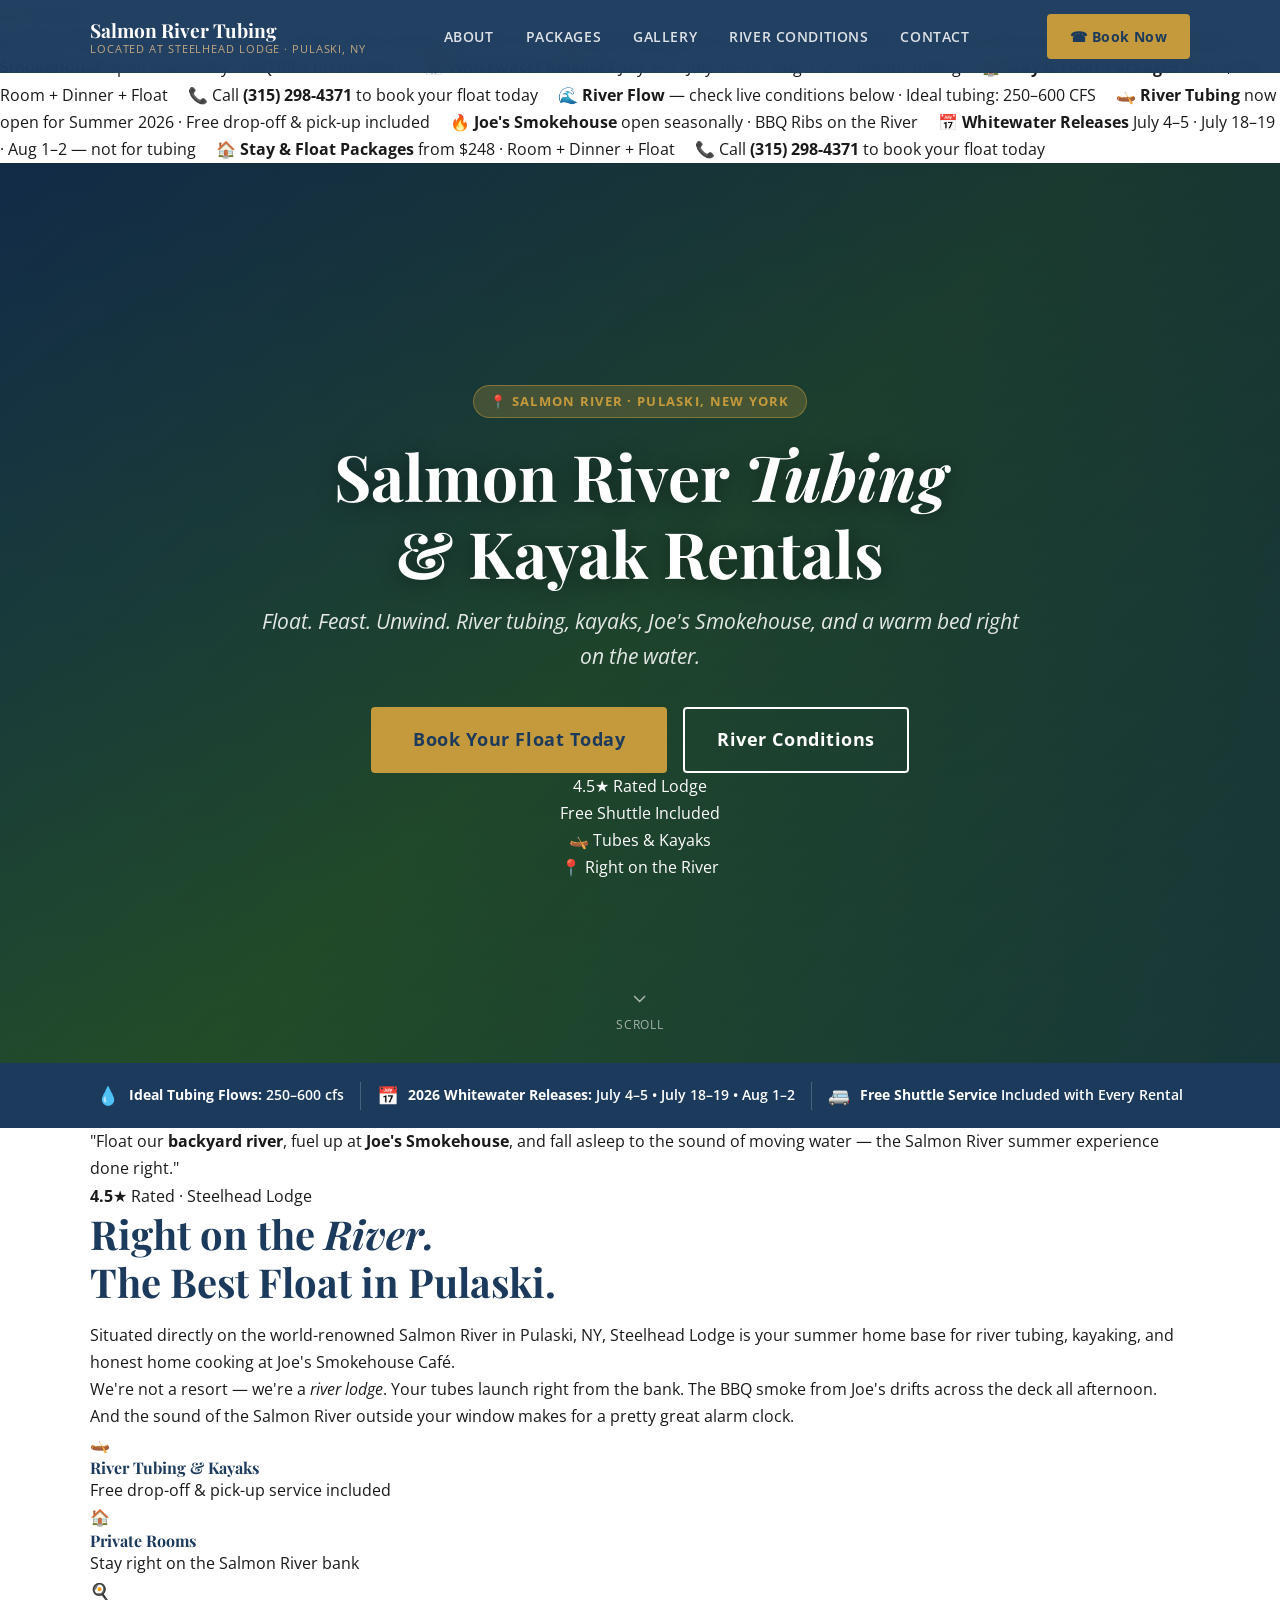
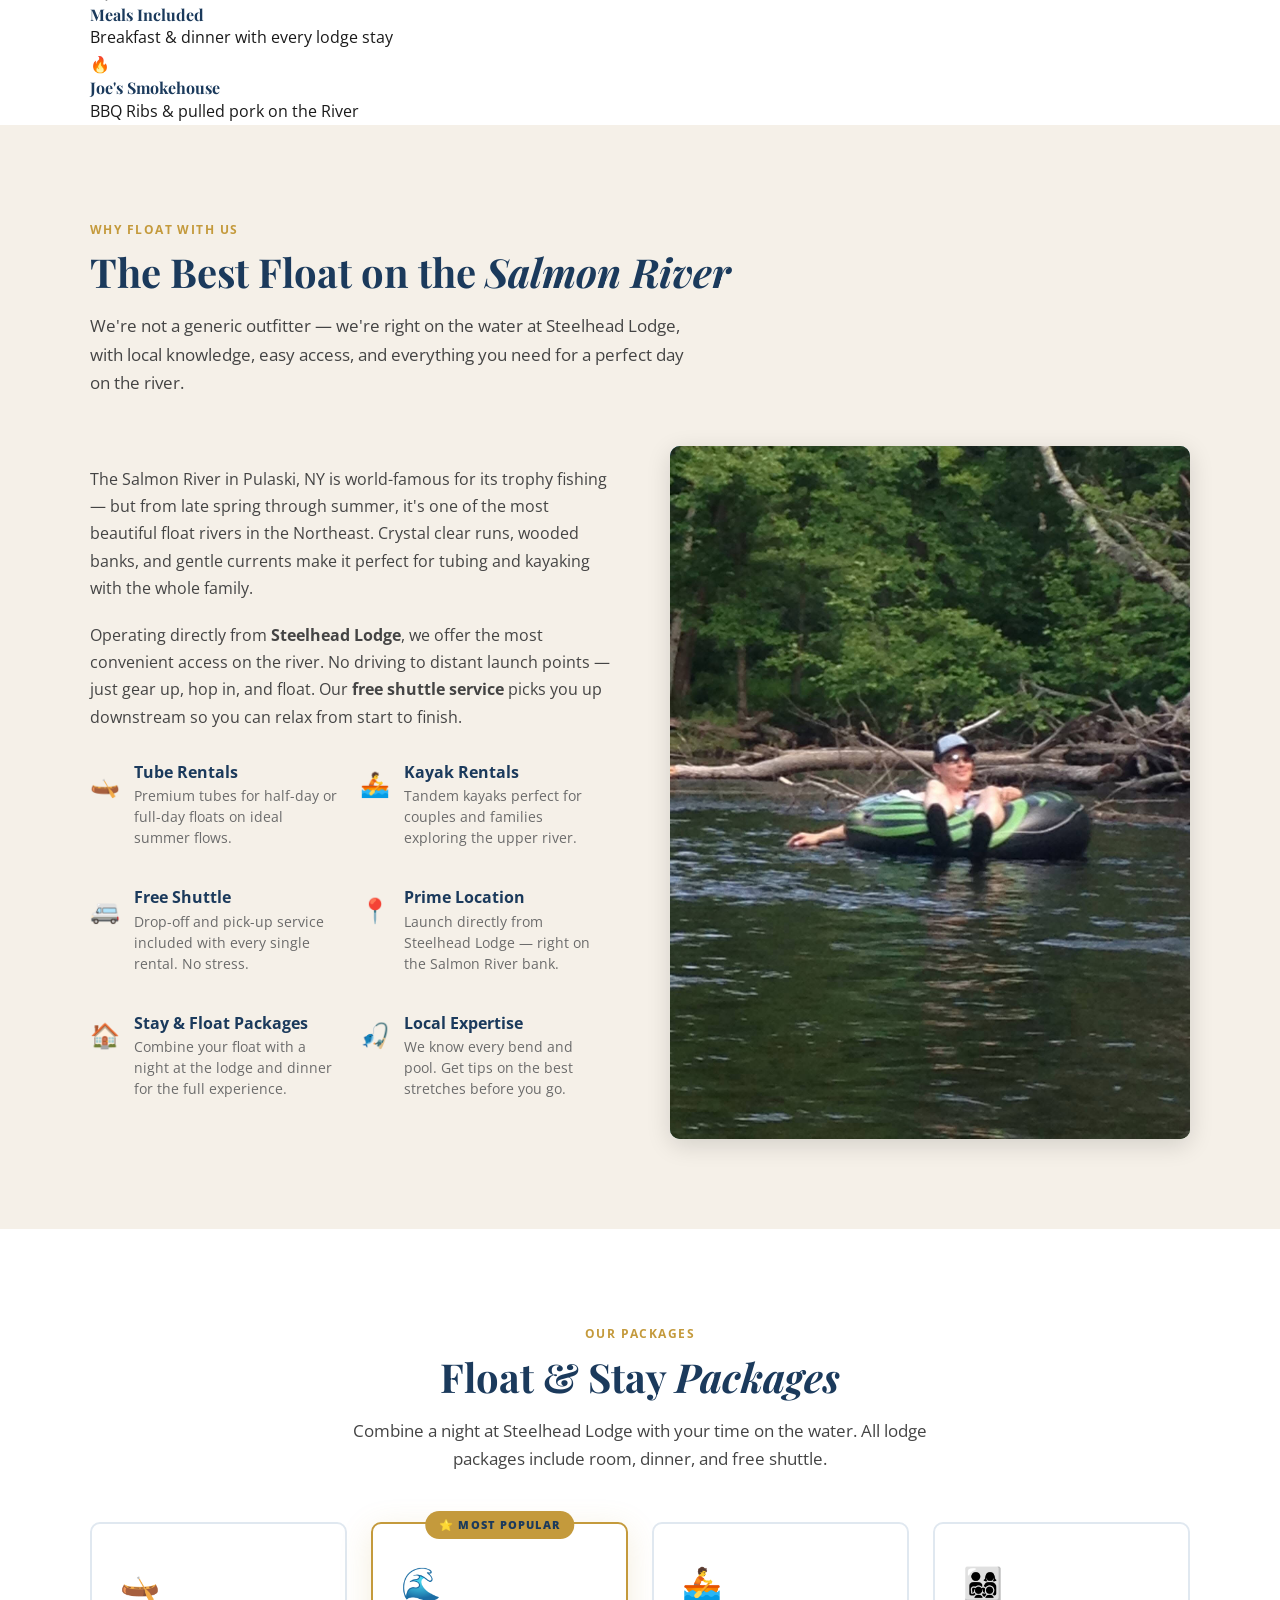
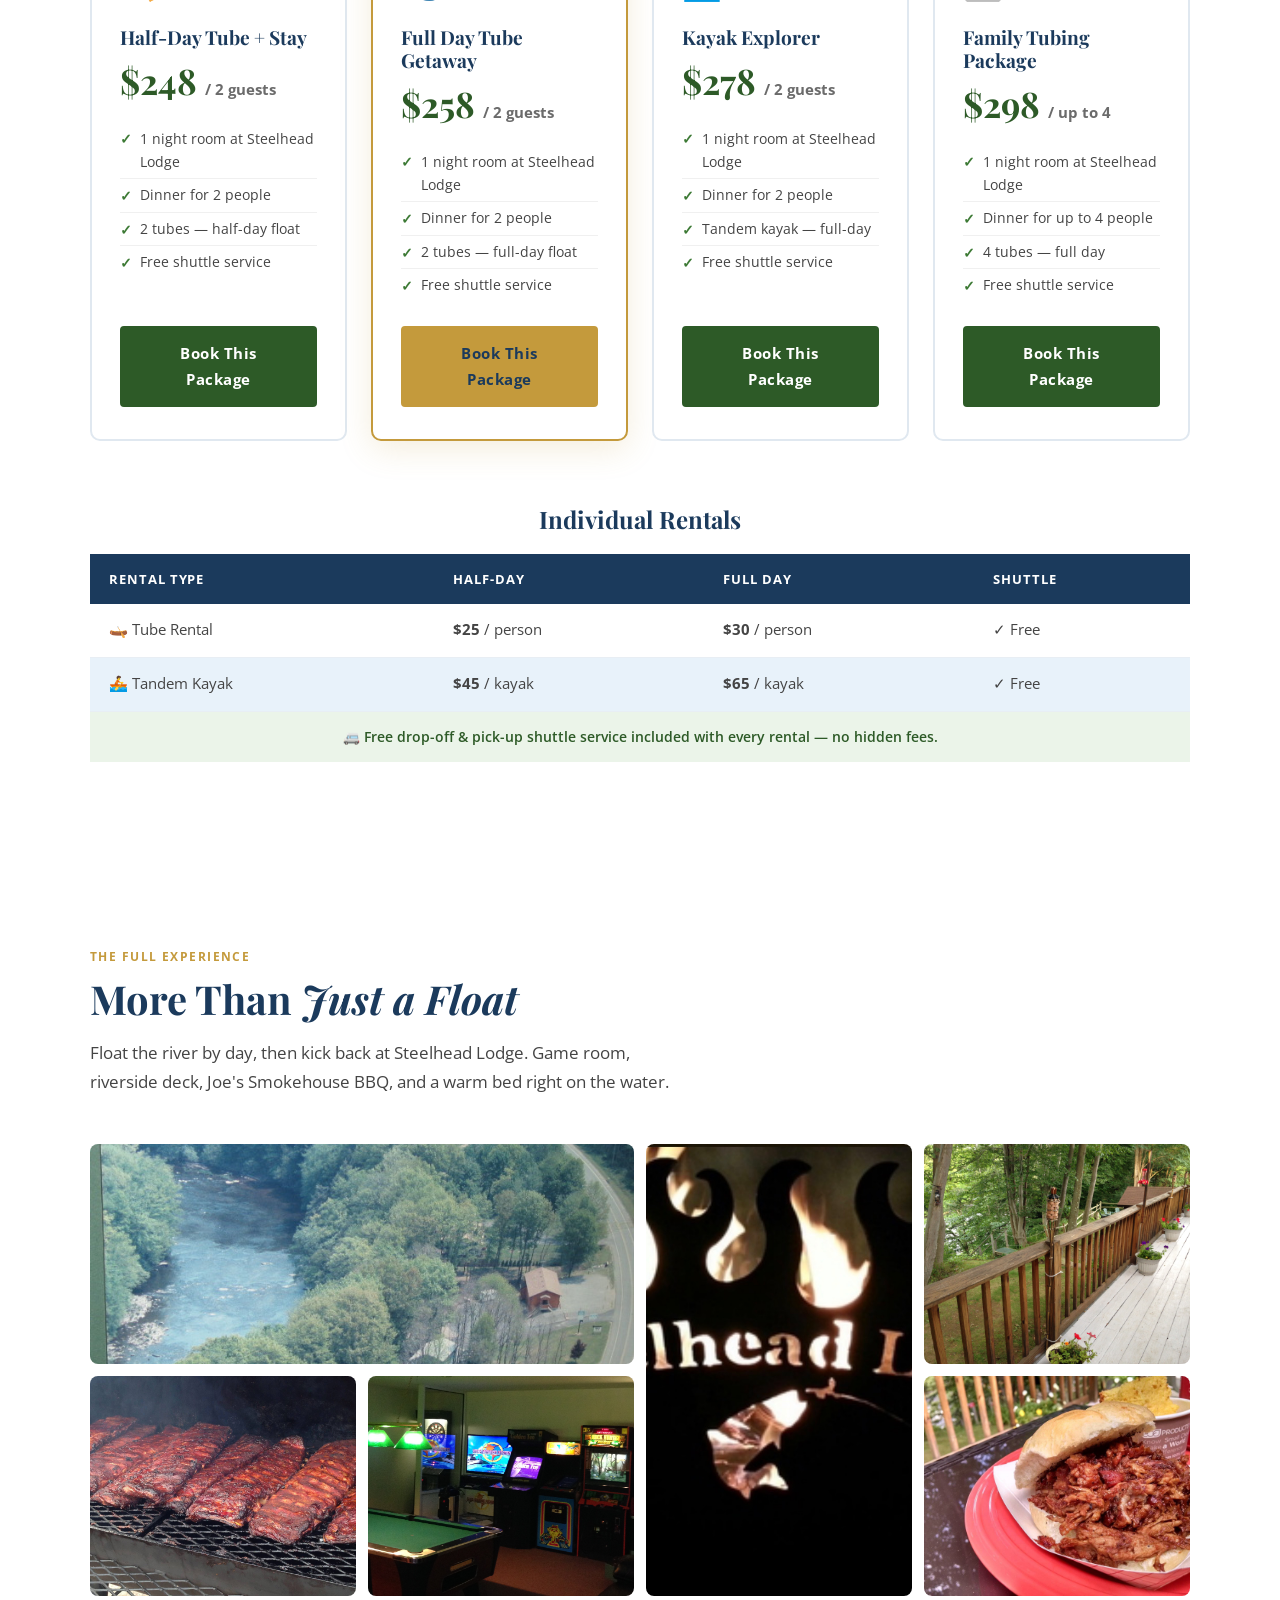
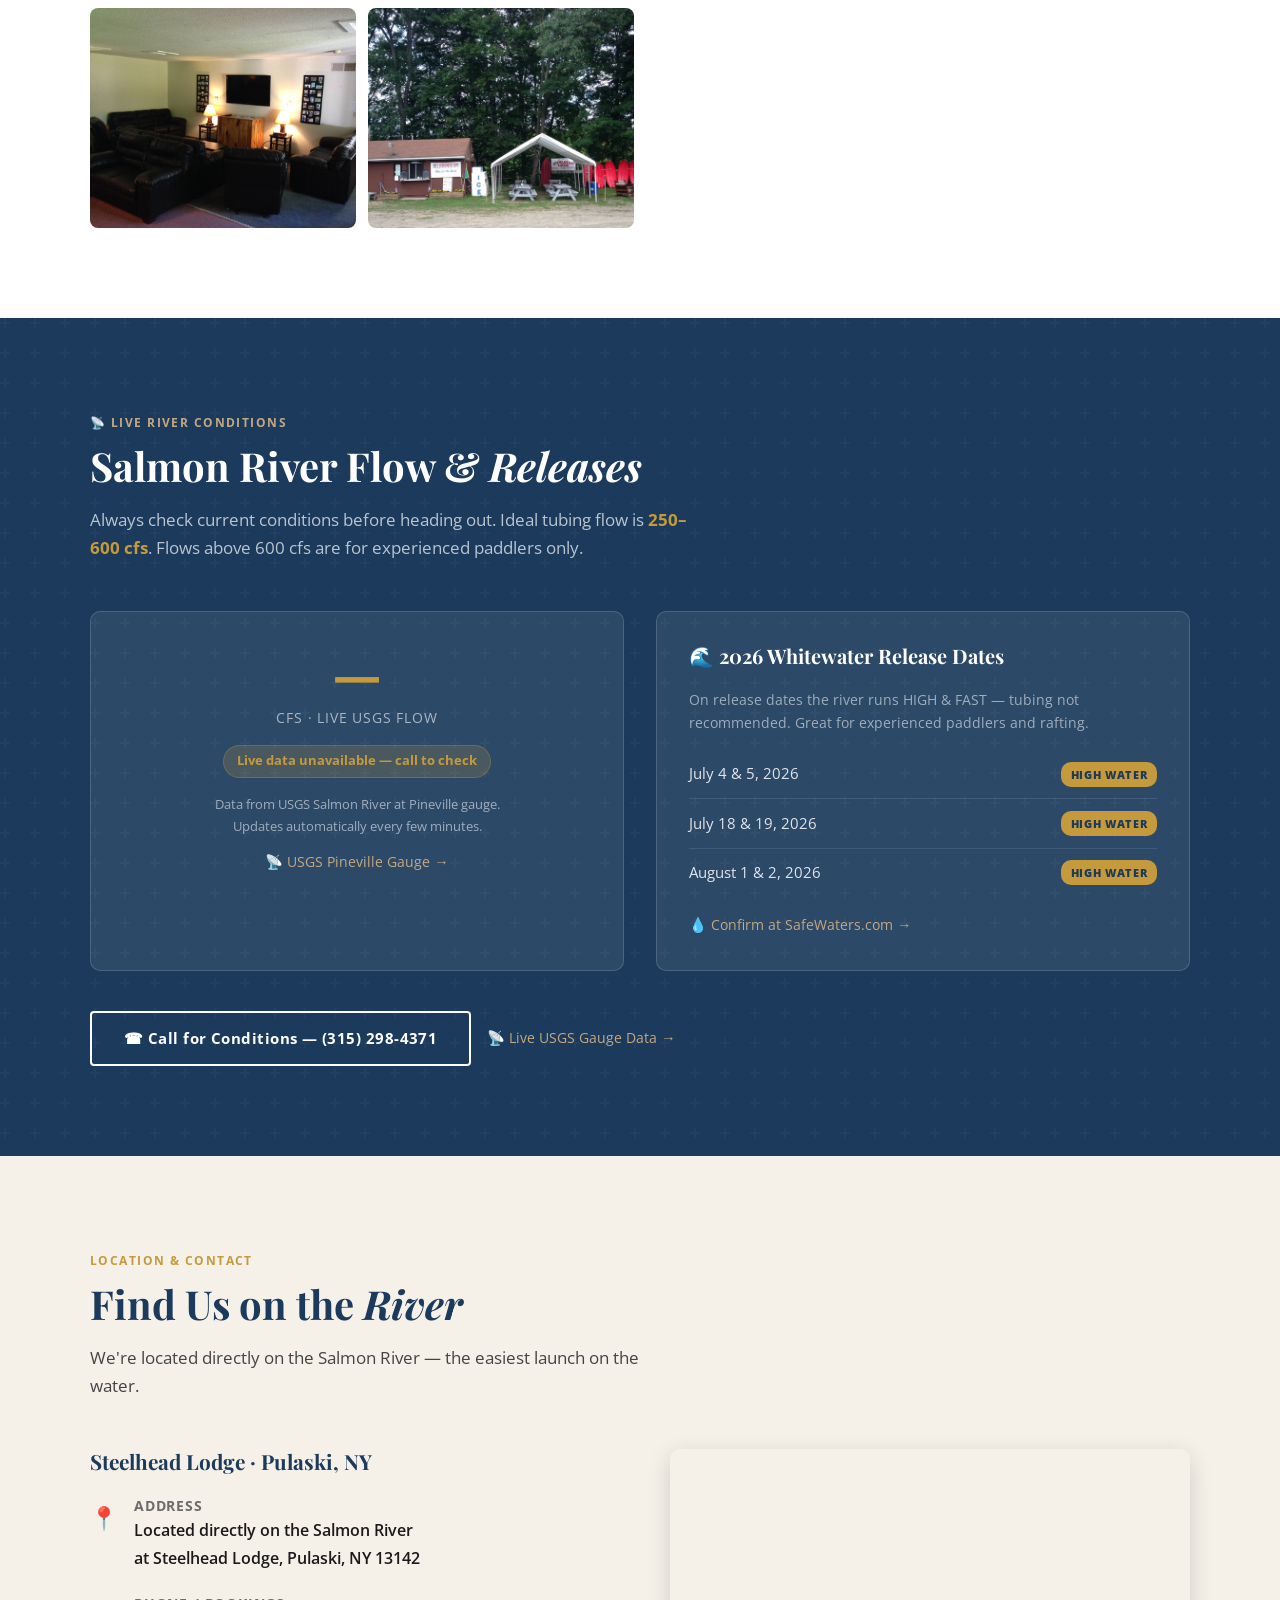
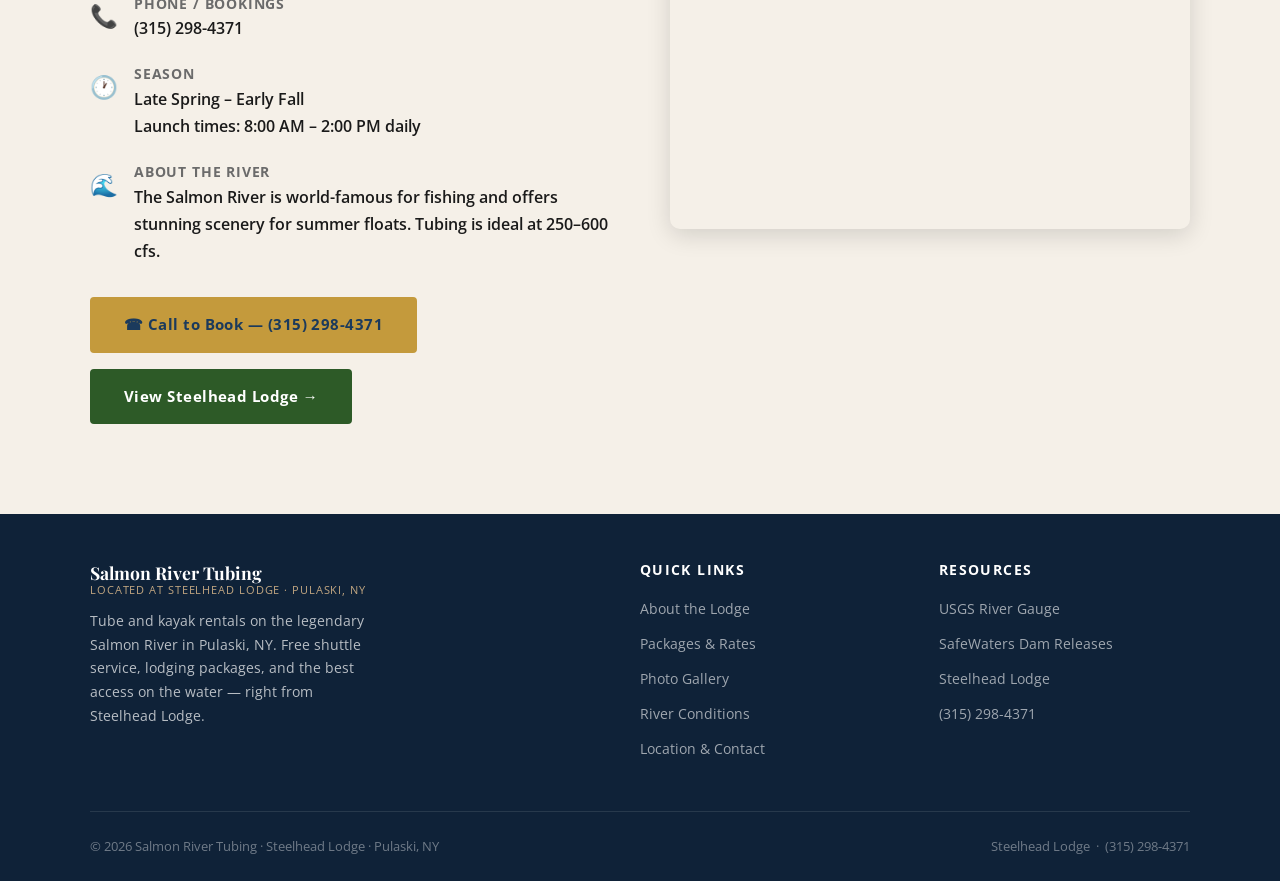
==== index.html @ e4cbaf10 "Add files via upload" ====
<!DOCTYPE html>
<html lang="en">
<head>
  <meta charset="UTF-8" />
  <meta name="viewport" content="width=device-width, initial-scale=1.0" />

  <!-- ====== SEO ====== -->
  <title>Salmon River Tubing & Kayak Rentals | Pulaski NY | Steelhead Lodge</title>
  <meta name="description" content="Salmon River tubing and kayak rentals in Pulaski, NY — located directly at Steelhead Lodge. Free shuttle service, lodging packages, and expert local knowledge. Book your float today!" />
  <meta name="keywords" content="Salmon River tubing Pulaski, tubing near Pulaski NY, Salmon River kayak rental, river tubing Pulaski NY, kayak rental Pulaski, Steelhead Lodge tubing, Salmon River float trip, Oswego County tubing" />
  <link rel="canonical" href="https://salmonrivertubing.com/" />

  <!-- Open Graph -->
  <meta property="og:type" content="website" />
  <meta property="og:url" content="https://salmonrivertubing.com/" />
  <meta property="og:title" content="Salmon River Tubing & Kayak Rentals | Pulaski NY" />
  <meta property="og:description" content="Float the legendary Salmon River from Steelhead Lodge. Tubes, kayaks, free shuttle, and lodging packages. Pulaski, NY." />
  <meta property="og:image" content="https://salmonrivertubing.com/images/og-hero.jpg" />

  <!-- Twitter Card -->
  <meta name="twitter:card" content="summary_large_image" />
  <meta name="twitter:title" content="Salmon River Tubing & Kayak Rentals | Pulaski NY" />
  <meta name="twitter:description" content="Float the legendary Salmon River from Steelhead Lodge. Tubes, kayaks, free shuttle, and lodging packages." />

  <!-- Fonts -->
  <link rel="preconnect" href="https://fonts.googleapis.com" />
  <link rel="preconnect" href="https://fonts.gstatic.com" crossorigin />
  <link href="https://fonts.googleapis.com/css2?family=Playfair+Display:ital,wght@0,700;0,800;1,700&family=Open+Sans:wght@400;600;700&display=swap" rel="stylesheet" />

  <!-- Stylesheet -->
  <link rel="stylesheet" href="css/styles.css" />

  <!-- Structured Data -->
  <script type="application/ld+json">
  {
    "@context": "https://schema.org",
    "@type": "LocalBusiness",
    "name": "Salmon River Tubing & Kayak Rentals",
    "description": "River tubing and kayak rentals on the Salmon River in Pulaski, NY. Located at Steelhead Lodge.",
    "url": "https://salmonrivertubing.com",
    "telephone": "+13152984371",
    "address": {
      "@type": "PostalAddress",
      "streetAddress": "Steelhead Lodge, Salmon River",
      "addressLocality": "Pulaski",
      "addressRegion": "NY",
      "addressCountry": "US"
    },
    "geo": {
      "@type": "GeoCoordinates",
      "latitude": "43.5345",
      "longitude": "-76.0709"
    },
    "openingHours": "Mo-Su 08:00-18:00",
    "priceRange": "$$",
    "sameAs": ["https://steelheadlodge.github.io/steelhead-lodge/"]
  }
  </script>
</head>
<body>

  <!-- ===================== NAV ===================== -->
  <nav class="site-nav" id="site-nav" aria-label="Main navigation">
    <div class="nav-inner">
      <a href="#home" class="nav-logo" aria-label="Salmon River Tubing home">
        Salmon River Tubing
        <span>Located at Steelhead Lodge · Pulaski, NY</span>
      </a>
      <button class="nav-toggle" id="nav-toggle" aria-label="Toggle navigation" aria-expanded="false">
        <span></span><span></span><span></span>
      </button>
      <ul class="nav-links" id="nav-links" role="list">
        <li><a href="#about">About</a></li>
        <li><a href="#packages">Packages</a></li>
        <li><a href="#experience">Gallery</a></li>
        <li><a href="#conditions">River Conditions</a></li>
        <li><a href="#contact">Contact</a></li>
      </ul>
      <div class="nav-cta">
        <a href="tel:3152984371" class="btn btn-primary">☎ Book Now</a>
      </div>
    </div>
  </nav>

  <!-- ===================== TICKER ===================== -->
  <div class="ticker-wrap" role="marquee" aria-label="Live updates">
    <div class="ticker-label">🛶 Updates</div>
    <div class="ticker-outer">
      <div class="ticker-inner">
        🌊 <strong>River Flow</strong> — check live conditions below · Ideal tubing: 250–600 CFS &nbsp;&nbsp;&nbsp; 🛶 <strong>River Tubing</strong> now open for Summer 2026 · Free drop-off &amp; pick-up included &nbsp;&nbsp;&nbsp; 🔥 <strong>Joe's Smokehouse</strong> open seasonally · BBQ Ribs on the River &nbsp;&nbsp;&nbsp; 📅 <strong>Whitewater Releases</strong> July 4–5 · July 18–19 · Aug 1–2 — not for tubing &nbsp;&nbsp;&nbsp; 🏠 <strong>Stay &amp; Float Packages</strong> from $248 · Room + Dinner + Float &nbsp;&nbsp;&nbsp; 📞 Call <strong>(315) 298-4371</strong> to book your float today &nbsp;&nbsp;&nbsp; 🌊 <strong>River Flow</strong> — check live conditions below · Ideal tubing: 250–600 CFS &nbsp;&nbsp;&nbsp; 🛶 <strong>River Tubing</strong> now open for Summer 2026 · Free drop-off &amp; pick-up included &nbsp;&nbsp;&nbsp; 🔥 <strong>Joe's Smokehouse</strong> open seasonally · BBQ Ribs on the River &nbsp;&nbsp;&nbsp; 📅 <strong>Whitewater Releases</strong> July 4–5 · July 18–19 · Aug 1–2 — not for tubing &nbsp;&nbsp;&nbsp; 🏠 <strong>Stay &amp; Float Packages</strong> from $248 · Room + Dinner + Float &nbsp;&nbsp;&nbsp; 📞 Call <strong>(315) 298-4371</strong> to book your float today &nbsp;&nbsp;&nbsp;
      </div>
    </div>
  </div>

  <!-- ===================== HERO ===================== -->
  <section class="hero" id="home" aria-label="Hero — Salmon River Tubing">
    <div class="hero-fallback" aria-hidden="true"></div>
    <div class="hero-content">
      <span class="hero-eyebrow">📍 Salmon River · Pulaski, New York</span>
      <h1>Salmon River <em>Tubing</em><br />&amp; Kayak Rentals</h1>
      <p class="hero-sub">Float. Feast. Unwind. River tubing, kayaks, Joe's Smokehouse, and a warm bed right on the water.</p>
      <a href="#packages" class="btn btn-primary" style="font-size:1.1rem;padding:1rem 2.5rem;">
        Book Your Float Today
      </a>
      <a href="#conditions" class="btn btn-outline" style="margin-left:.75rem;font-size:1.1rem;padding:1rem 2rem;">
        River Conditions
      </a>
      <div class="hero-stats" aria-label="Highlights">
        <div class="hero-stat">
          <span class="stat-num">4.5★</span>
          <span class="stat-label">Rated Lodge</span>
        </div>
        <div class="hero-stat">
          <span class="stat-num">Free</span>
          <span class="stat-label">Shuttle Included</span>
        </div>
        <div class="hero-stat">
          <span class="stat-num">🛶</span>
          <span class="stat-label">Tubes &amp; Kayaks</span>
        </div>
        <div class="hero-stat">
          <span class="stat-num">📍</span>
          <span class="stat-label">Right on the River</span>
        </div>
      </div>
    </div>
    <div class="hero-scroll" aria-hidden="true">
      <svg viewBox="0 0 24 24" fill="none" stroke="currentColor" stroke-width="2" stroke-linecap="round" stroke-linejoin="round"><polyline points="6 9 12 15 18 9"></polyline></svg>
      Scroll
    </div>
  </section>

  <!-- ===================== QUICK INFO BAR ===================== -->
  <div class="info-bar" role="complementary" aria-label="Quick information">
    <div class="info-bar-inner">
      <div class="info-item">
        <span class="icon">💧</span>
        <span><strong>Ideal Tubing Flows:</strong> 250–600 cfs</span>
      </div>
      <div class="info-divider" aria-hidden="true"></div>
      <div class="info-item">
        <span class="icon">📅</span>
        <span><strong>2026 Whitewater Releases:</strong> July 4–5 &bull; July 18–19 &bull; Aug 1–2</span>
      </div>
      <div class="info-divider" aria-hidden="true"></div>
      <div class="info-item">
        <span class="icon">🚐</span>
        <span><strong>Free Shuttle Service</strong> Included with Every Rental</span>
      </div>
    </div>
  </div>

  <!-- ===================== PULL QUOTE ===================== -->
  <div class="pull-quote-section">
    <div class="container">
      <blockquote class="pull-quote">"Float our <strong>backyard river</strong>, fuel up at <strong>Joe's Smokehouse</strong>, and fall asleep to the sound of moving water — the Salmon River summer experience done right."</blockquote>
    </div>
  </div>

  <!-- ===================== ABOUT (Right on the River) ===================== -->
  <section class="about-lodge" id="about" aria-labelledby="about-title">
    <div class="container">
      <div class="about-rating"><strong>4.5</strong>★ Rated · Steelhead Lodge</div>
      <h2 class="section-title" id="about-title">Right on the <em>River.</em><br />The Best Float in Pulaski.</h2>
      <div class="about-body">
        <p>Situated directly on the world-renowned Salmon River in Pulaski, NY, Steelhead Lodge is your summer home base for river tubing, kayaking, and honest home cooking at Joe's Smokehouse Café.</p>
        <p>We're not a resort — we're a <em>river lodge</em>. Your tubes launch right from the bank. The BBQ smoke from Joe's drifts across the deck all afternoon. And the sound of the Salmon River outside your window makes for a pretty great alarm clock.</p>
      </div>
      <div class="about-features">
        <div class="about-feature">
          <span class="about-icon">🛶</span>
          <h4>River Tubing &amp; Kayaks</h4>
          <p>Free drop-off &amp; pick-up service included</p>
        </div>
        <div class="about-feature">
          <span class="about-icon">🏠</span>
          <h4>Private Rooms</h4>
          <p>Stay right on the Salmon River bank</p>
        </div>
        <div class="about-feature">
          <span class="about-icon">🍳</span>
          <h4>Meals Included</h4>
          <p>Breakfast &amp; dinner with every lodge stay</p>
        </div>
        <div class="about-feature">
          <span class="about-icon">🔥</span>
          <h4>Joe's Smokehouse</h4>
          <p>BBQ Ribs &amp; pulled pork on the River</p>
        </div>
      </div>
    </div>
  </section>

  <!-- ===================== WHY FLOAT WITH US ===================== -->
  <section class="why-float" id="why-float" aria-labelledby="why-float-title">
    <div class="container">
      <span class="section-label">Why Float With Us</span>
      <h2 class="section-title" id="why-float-title">The Best Float on the <em>Salmon River</em></h2>
      <p class="section-sub">We're not a generic outfitter — we're right on the water at Steelhead Lodge, with local knowledge, easy access, and everything you need for a perfect day on the river.</p>
      <div class="why-float-grid">
        <div class="why-float-text">
          <p>The Salmon River in Pulaski, NY is world-famous for its trophy fishing — but from late spring through summer, it's one of the most beautiful float rivers in the Northeast. Crystal clear runs, wooded banks, and gentle currents make it perfect for tubing and kayaking with the whole family.</p>
          <p>Operating directly from <strong>Steelhead Lodge</strong>, we offer the most convenient access on the river. No driving to distant launch points — just gear up, hop in, and float. Our <strong>free shuttle service</strong> picks you up downstream so you can relax from start to finish.</p>
          <div class="why-perks" role="list">
            <div class="perk" role="listitem">
              <span class="perk-icon">🛶</span>
              <div>
                <h4>Tube Rentals</h4>
                <p>Premium tubes for half-day or full-day floats on ideal summer flows.</p>
              </div>
            </div>
            <div class="perk" role="listitem">
              <span class="perk-icon">🚣</span>
              <div>
                <h4>Kayak Rentals</h4>
                <p>Tandem kayaks perfect for couples and families exploring the upper river.</p>
              </div>
            </div>
            <div class="perk" role="listitem">
              <span class="perk-icon">🚐</span>
              <div>
                <h4>Free Shuttle</h4>
                <p>Drop-off and pick-up service included with every single rental. No stress.</p>
              </div>
            </div>
            <div class="perk" role="listitem">
              <span class="perk-icon">📍</span>
              <div>
                <h4>Prime Location</h4>
                <p>Launch directly from Steelhead Lodge — right on the Salmon River bank.</p>
              </div>
            </div>
            <div class="perk" role="listitem">
              <span class="perk-icon">🏠</span>
              <div>
                <h4>Stay &amp; Float Packages</h4>
                <p>Combine your float with a night at the lodge and dinner for the full experience.</p>
              </div>
            </div>
            <div class="perk" role="listitem">
              <span class="perk-icon">🎣</span>
              <div>
                <h4>Local Expertise</h4>
                <p>We know every bend and pool. Get tips on the best stretches before you go.</p>
              </div>
            </div>
          </div>
        </div>
        <div class="why-float-image" role="img" aria-label="River tubing photo">
          <img src="images/tubing-action.JPG" alt="Person relaxing on a tube floating down the Salmon River in Pulaski NY" />
        </div>
      </div>
    </div>
  </section>

  <!-- ===================== PACKAGES ===================== -->
  <section class="packages" id="packages" aria-labelledby="packages-title">
    <div class="container">
      <div class="packages-header">
        <span class="section-label">Our Packages</span>
        <h2 class="section-title" id="packages-title">Float &amp; Stay <em>Packages</em></h2>
        <p class="section-sub">Combine a night at Steelhead Lodge with your time on the water. All lodge packages include room, dinner, and free shuttle.</p>
      </div>

      <div class="cards-grid" role="list">

        <article class="card" role="listitem" aria-label="Half-Day Tube + Stay package">
          <div class="card-icon" aria-hidden="true">🛶</div>
          <h3>Half-Day Tube + Stay</h3>
          <div class="card-price">$248 <span>/ 2 guests</span></div>
          <ul class="card-includes" aria-label="Package includes">
            <li>1 night room at Steelhead Lodge</li>
            <li>Dinner for 2 people</li>
            <li>2 tubes — half-day float</li>
            <li>Free shuttle service</li>
          </ul>
          <a href="tel:3152984371" class="btn btn-green">Book This Package</a>
        </article>

        <article class="card featured" role="listitem" aria-label="Full Day Tube Getaway — Most Popular">
          <span class="card-badge">⭐ Most Popular</span>
          <div class="card-icon" aria-hidden="true">🌊</div>
          <h3>Full Day Tube Getaway</h3>
          <div class="card-price">$258 <span>/ 2 guests</span></div>
          <ul class="card-includes" aria-label="Package includes">
            <li>1 night room at Steelhead Lodge</li>
            <li>Dinner for 2 people</li>
            <li>2 tubes — full-day float</li>
            <li>Free shuttle service</li>
          </ul>
          <a href="tel:3152984371" class="btn btn-primary">Book This Package</a>
        </article>

        <article class="card" role="listitem" aria-label="Kayak Explorer package">
          <div class="card-icon" aria-hidden="true">🚣</div>
          <h3>Kayak Explorer</h3>
          <div class="card-price">$278 <span>/ 2 guests</span></div>
          <ul class="card-includes" aria-label="Package includes">
            <li>1 night room at Steelhead Lodge</li>
            <li>Dinner for 2 people</li>
            <li>Tandem kayak — full-day</li>
            <li>Free shuttle service</li>
          </ul>
          <a href="tel:3152984371" class="btn btn-green">Book This Package</a>
        </article>

        <article class="card" role="listitem" aria-label="Family Tubing Package">
          <div class="card-icon" aria-hidden="true">👨‍👩‍👧‍👦</div>
          <h3>Family Tubing Package</h3>
          <div class="card-price">$298 <span>/ up to 4</span></div>
          <ul class="card-includes" aria-label="Package includes">
            <li>1 night room at Steelhead Lodge</li>
            <li>Dinner for up to 4 people</li>
            <li>4 tubes — full day</li>
            <li>Free shuttle service</li>
          </ul>
          <a href="tel:3152984371" class="btn btn-green">Book This Package</a>
        </article>

      </div>

      <div class="rentals-section">
        <h3>Individual Rentals</h3>
        <div class="rentals-table-wrap" role="region" aria-label="Individual rental prices" tabindex="0">
          <table class="rentals-table">
            <thead>
              <tr>
                <th scope="col">Rental Type</th>
                <th scope="col">Half-Day</th>
                <th scope="col">Full Day</th>
                <th scope="col">Shuttle</th>
              </tr>
            </thead>
            <tbody>
              <tr>
                <td>🛶 Tube Rental</td>
                <td><strong>$25</strong> / person</td>
                <td><strong>$30</strong> / person</td>
                <td>✓ Free</td>
              </tr>
              <tr>
                <td>🚣 Tandem Kayak</td>
                <td><strong>$45</strong> / kayak</td>
                <td><strong>$65</strong> / kayak</td>
                <td>✓ Free</td>
              </tr>
              <tr>
                <td colspan="4" class="shuttle-note">
                  🚐 Free drop-off &amp; pick-up shuttle service included with every rental — no hidden fees.
                </td>
              </tr>
            </tbody>
          </table>
        </div>
      </div>

    </div>
  </section>

  <!-- ===================== LODGE EXPERIENCE GALLERY ===================== -->
  <section class="lodge-experience" id="experience" aria-labelledby="experience-title">
    <div class="container">
      <span class="section-label">The Full Experience</span>
      <h2 class="section-title" id="experience-title">More Than <em>Just a Float</em></h2>
      <p class="section-sub">Float the river by day, then kick back at Steelhead Lodge. Game room, riverside deck, Joe's Smokehouse BBQ, and a warm bed right on the water.</p>

      <div class="gallery-grid" role="list" aria-label="Lodge photo gallery">

        <div class="gallery-item gallery-wide" role="listitem"
             style="background-image:url('images/river aerial.JPG')"
             aria-label="Aerial view of the Salmon River and Steelhead Lodge">
          <div class="gallery-caption">📍 Right on the Salmon River</div>
        </div>

        <div class="gallery-item gallery-tall" role="listitem"
             style="background-image:url('images/z.jpg')"
             aria-label="Steelhead Lodge custom fire pit at night">
          <div class="gallery-caption">🔥 Evening Fire Pit</div>
        </div>

        <div class="gallery-item" role="listitem"
             style="background-image:url('images/IMG_1796.JPG')"
             aria-label="Riverside deck with flowers and tiki torches">
          <div class="gallery-caption">🌿 Riverside Deck</div>
        </div>

        <div class="gallery-item" role="listitem"
             style="background-image:url('images/IMG_9979.JPG')"
             aria-label="Ribs smoking at Joe's Smokehouse">
          <div class="gallery-caption">🔥 Joe's Smokehouse Ribs</div>
        </div>

        <div class="gallery-item" role="listitem"
             style="background-image:url('images/game room.jpg')"
             aria-label="Game room with pool table and arcade games">
          <div class="gallery-caption">🎱 Game Room</div>
        </div>

        <div class="gallery-item" role="listitem"
             style="background-image:url('images/IMG_9976.JPG')"
             aria-label="Pulled pork sandwich from Joe's Smokehouse">
          <div class="gallery-caption">🥩 BBQ on the River</div>
        </div>

        <div class="gallery-item" role="listitem"
             style="background-image:url('images/IMG_1695.JPG')"
             aria-label="Common lounge with leather sofas and big screen TV">
          <div class="gallery-caption">📺 Common Lounge</div>
        </div>

        <div class="gallery-item" role="listitem"
             style="background-image:url('images/032.jpg')"
             aria-label="Joe's Smokehouse Café and Steelhead Lodge exterior">
          <div class="gallery-caption">🏠 Joe's Smokehouse &amp; The Lodge</div>
        </div>

      </div>
    </div>
  </section>

  <!-- ===================== RIVER CONDITIONS ===================== -->
  <section class="conditions" id="conditions" aria-labelledby="conditions-title">
    <div class="container conditions-inner">
      <div class="conditions-header">
        <span class="section-label" style="color:var(--wood-light);">📡 Live River Conditions</span>
        <h2 class="section-title" id="conditions-title">Salmon River Flow &amp; <em>Releases</em></h2>
        <p class="section-sub">Always check current conditions before heading out. Ideal tubing flow is <strong style="color:var(--gold);">250–600 cfs</strong>. Flows above 600 cfs are for experienced paddlers only.</p>
      </div>

      <div class="conditions-grid">

        <div class="flow-card" aria-label="Current river flow">
          <div class="flow-number" id="flow-cfs" aria-live="polite">—</div>
          <div class="flow-label">CFS · Live USGS Flow</div>
          <div class="flow-status status-check" id="flow-status" aria-live="polite">⏳ Loading…</div>
          <p style="color:rgba(255,255,255,.55);font-size:.8rem;margin-top:1rem;">
            Data from USGS Salmon River at Pineville gauge.<br/>
            Updates automatically every few minutes.
          </p>
          <a href="https://waterdata.usgs.gov/monitoring-location/USGS-04250200/" target="_blank" rel="noopener" class="gauge-link" style="margin-top:.75rem;display:inline-flex;" aria-label="View USGS Pineville gauge data">
            📡 USGS Pineville Gauge →
          </a>
        </div>

        <div class="releases-card">
          <h3>🌊 2026 Whitewater Release Dates</h3>
          <p style="color:rgba(255,255,255,.55);font-size:.85rem;margin-bottom:1rem;">
            On release dates the river runs HIGH &amp; FAST — tubing not recommended. Great for experienced paddlers and rafting.
          </p>
          <ul class="release-dates" aria-label="2026 whitewater release dates">
            <li>
              <span>July 4 &amp; 5, 2026</span>
              <span class="release-tag">High Water</span>
            </li>
            <li>
              <span>July 18 &amp; 19, 2026</span>
              <span class="release-tag">High Water</span>
            </li>
            <li>
              <span>August 1 &amp; 2, 2026</span>
              <span class="release-tag">High Water</span>
            </li>
          </ul>
          <a href="https://www.safewaters.com/facility/lighthouse-hill" target="_blank" rel="noopener" class="gauge-link" style="margin-top:1rem;display:inline-flex;">
            💧 Confirm at SafeWaters.com →
          </a>
        </div>

      </div>

      <div class="conditions-links">
        <a href="tel:3152984371" class="btn btn-outline">☎ Call for Conditions — (315) 298-4371</a>
        <a href="https://waterdata.usgs.gov/monitoring-location/USGS-04250200/" target="_blank" rel="noopener" class="gauge-link">
          📡 Live USGS Gauge Data →
        </a>
      </div>

    </div>
  </section>

  <!-- ===================== LOCATION & CONTACT ===================== -->
  <section class="contact" id="contact" aria-labelledby="contact-title">
    <div class="container">
      <span class="section-label">Location &amp; Contact</span>
      <h2 class="section-title" id="contact-title">Find Us on the <em>River</em></h2>
      <p class="section-sub">We're located directly on the Salmon River — the easiest launch on the water.</p>

      <div class="contact-grid">

        <div class="contact-details">
          <h3>Steelhead Lodge · Pulaski, NY</h3>

          <div class="contact-item">
            <span class="ci-icon" aria-hidden="true">📍</span>
            <div>
              <h4>Address</h4>
              <p>Located directly on the Salmon River<br />at Steelhead Lodge, Pulaski, NY 13142</p>
            </div>
          </div>

          <div class="contact-item">
            <span class="ci-icon" aria-hidden="true">📞</span>
            <div>
              <h4>Phone / Bookings</h4>
              <a href="tel:3152984371">(315) 298-4371</a>
            </div>
          </div>

          <div class="contact-item">
            <span class="ci-icon" aria-hidden="true">🕐</span>
            <div>
              <h4>Season</h4>
              <p>Late Spring – Early Fall<br />Launch times: 8:00 AM – 2:00 PM daily</p>
            </div>
          </div>

          <div class="contact-item">
            <span class="ci-icon" aria-hidden="true">🌊</span>
            <div>
              <h4>About the River</h4>
              <p>The Salmon River is world-famous for fishing and offers stunning scenery for summer floats. Tubing is ideal at 250–600 cfs.</p>
            </div>
          </div>

          <div class="contact-ctas">
            <a href="tel:3152984371" class="btn btn-primary">☎ Call to Book — (315) 298-4371</a>
            <a href="https://steelheadlodge.github.io/steelhead-lodge/" target="_blank" rel="noopener" class="btn btn-green">View Steelhead Lodge →</a>
          </div>
        </div>

        <!-- Real Google Maps embed for Steelhead Lodge -->
        <div class="map-embed" style="padding:0;background:none;">
          <iframe
            src="https://www.google.com/maps/embed?pb=!1m18!1m12!1m3!1d2892.4577984654816!2d-76.07085282351501!3d43.53449817110803!2m3!1f0!2f0!3f0!3m2!1i1024!2i768!4f13.1!3m3!1m2!1s0x89d9b54615f62527%3A0xcdc07bd663bc68b1!2sSteelhead%20Lodge%20and%20Joe&#39;s%20Smokehouse!5e0!3m2!1sen!2sus!4v1778632967261!5m2!1sen!2sus"
            width="100%"
            height="400"
            style="border:0;border-radius:10px;display:block;"
            allowfullscreen=""
            loading="lazy"
            referrerpolicy="no-referrer-when-downgrade"
            title="Steelhead Lodge on Google Maps"
          ></iframe>
        </div>

      </div>
    </div>
  </section>

  <!-- ===================== FOOTER ===================== -->
  <footer class="footer" role="contentinfo">
    <div class="container">
      <div class="footer-inner">
        <div class="footer-brand">
          <div class="nav-logo">
            Salmon River Tubing
            <span>Located at Steelhead Lodge · Pulaski, NY</span>
          </div>
          <p>Tube and kayak rentals on the legendary Salmon River in Pulaski, NY. Free shuttle service, lodging packages, and the best access on the water — right from Steelhead Lodge.</p>
        </div>
        <div class="footer-col">
          <h4>Quick Links</h4>
          <ul>
            <li><a href="#about">About the Lodge</a></li>
            <li><a href="#packages">Packages &amp; Rates</a></li>
            <li><a href="#experience">Photo Gallery</a></li>
            <li><a href="#conditions">River Conditions</a></li>
            <li><a href="#contact">Location &amp; Contact</a></li>
          </ul>
        </div>
        <div class="footer-col">
          <h4>Resources</h4>
          <ul>
            <li><a href="https://waterdata.usgs.gov/monitoring-location/USGS-04250200/" target="_blank" rel="noopener">USGS River Gauge</a></li>
            <li><a href="https://www.safewaters.com/facility/lighthouse-hill" target="_blank" rel="noopener">SafeWaters Dam Releases</a></li>
            <li><a href="https://steelheadlodge.github.io/steelhead-lodge/" target="_blank" rel="noopener">Steelhead Lodge</a></li>
            <li><a href="tel:3152984371">(315) 298-4371</a></li>
          </ul>
        </div>
      </div>
      <div class="footer-bottom">
        <span>&copy; 2026 Salmon River Tubing · Steelhead Lodge · Pulaski, NY</span>
        <span>
          <a href="https://steelheadlodge.github.io/steelhead-lodge/" target="_blank" rel="noopener">Steelhead Lodge</a>
          &nbsp;·&nbsp;
          <a href="tel:3152984371">(315) 298-4371</a>
        </span>
      </div>
    </div>
  </footer>

  <!-- ===================== SCRIPTS ===================== -->
  <script>
    // ── Mobile nav toggle ──
    const toggle = document.getElementById('nav-toggle');
    const navLinks = document.getElementById('nav-links');
    toggle.addEventListener('click', () => {
      const open = navLinks.classList.toggle('open');
      toggle.setAttribute('aria-expanded', open);
    });
    navLinks.querySelectorAll('a').forEach(a => {
      a.addEventListener('click', () => {
        navLinks.classList.remove('open');
        toggle.setAttribute('aria-expanded', 'false');
      });
    });

    // ── Sticky nav shadow ──
    window.addEventListener('scroll', () => {
      document.getElementById('site-nav').classList.toggle('scrolled', window.scrollY > 50);
    });

    // ── Live USGS River Flow ──
    async function fetchFlow() {
      const el  = document.getElementById('flow-cfs');
      const st  = document.getElementById('flow-status');
      const url = 'https://waterservices.usgs.gov/nwis/iv/?sites=04250200&parameterCd=00060&format=json';
      try {
        const res  = await fetch(url);
        const data = await res.json();
        const val  = data.value.timeSeries[0].values[0].value[0].value;
        const cfs  = Math.round(parseFloat(val));
        el.textContent = cfs.toLocaleString();
        if (cfs < 150) {
          st.textContent = '⚠ Low — May be too shallow';
          st.className = 'flow-status status-check';
        } else if (cfs <= 600) {
          st.textContent = '✅ Great Tubing Conditions!';
          st.className = 'flow-status status-good';
        } else {
          st.textContent = '⚠ High Flow — Use Caution';
          st.className = 'flow-status status-check';
        }
      } catch {
        el.textContent = '—';
        st.textContent = 'Live data unavailable — call to check';
        st.className = 'flow-status status-check';
      }
    }
    fetchFlow();
    setInterval(fetchFlow, 5 * 60 * 1000);
  </script>

</body>
</html>
---- css/styles.css ----
/* ============================================================
   Salmon River Tubing — styles.css
   Palette: River Blue | Forest Green | Wood Tone | Cream
   ============================================================ */

/* ---------- CSS Custom Properties ---------- */
:root {
  --blue-dark:   #1B3A5C;
  --blue-mid:    #2E6FA3;
  --blue-light:  #E8F2FA;
  --green-dark:  #2D5A27;
  --green-mid:   #3D7A35;
  --green-light: #EBF4E9;
  --wood:        #8B6F47;
  --wood-light:  #C4A882;
  --gold:        #C49A3C;
  --cream:       #F5F0E8;
  --white:       #FFFFFF;
  --text-dark:   #1A1A1A;
  --text-mid:    #444444;
  --text-light:  #6B6B6B;
  --shadow-sm:   0 2px 8px rgba(0,0,0,.10);
  --shadow-md:   0 6px 24px rgba(0,0,0,.14);
  --radius:      10px;
  --transition:  .25s ease;
}

/* ---------- Reset & Base ---------- */
*, *::before, *::after { box-sizing: border-box; margin: 0; padding: 0; }

html { scroll-behavior: smooth; }

body {
  font-family: 'Open Sans', 'Helvetica Neue', Arial, sans-serif;
  font-size: 16px;
  line-height: 1.7;
  color: var(--text-dark);
  background: var(--white);
}

img { max-width: 100%; height: auto; display: block; }

a { color: var(--blue-mid); text-decoration: none; transition: color var(--transition); }
a:hover { color: var(--blue-dark); }

h1, h2, h3, h4 {
  font-family: 'Playfair Display', Georgia, serif;
  line-height: 1.2;
  color: var(--blue-dark);
}

/* ---------- Utility ---------- */
.container { max-width: 1140px; margin: 0 auto; padding: 0 20px; }
.section-label {
  display: inline-block;
  font-size: .75rem;
  font-weight: 700;
  letter-spacing: .12em;
  text-transform: uppercase;
  color: var(--gold);
  margin-bottom: .5rem;
}
.section-title { font-size: clamp(1.75rem, 3.5vw, 2.5rem); margin-bottom: 1rem; }
.section-sub  { font-size: 1.05rem; color: var(--text-mid); max-width: 600px; }

/* ---------- Buttons ---------- */
.btn {
  display: inline-block;
  padding: .8rem 2rem;
  border-radius: 4px;
  font-weight: 700;
  font-size: .95rem;
  letter-spacing: .03em;
  cursor: pointer;
  transition: all var(--transition);
  border: 2px solid transparent;
  text-align: center;
}
.btn-primary {
  background: var(--gold);
  color: var(--blue-dark);
  border-color: var(--gold);
}
.btn-primary:hover {
  background: #a8832e;
  border-color: #a8832e;
  color: var(--white);
  transform: translateY(-2px);
  box-shadow: 0 6px 20px rgba(196,154,60,.35);
}
.btn-outline {
  background: transparent;
  color: var(--white);
  border-color: var(--white);
}
.btn-outline:hover {
  background: var(--white);
  color: var(--blue-dark);
  transform: translateY(-2px);
}
.btn-green {
  background: var(--green-dark);
  color: var(--white);
  border-color: var(--green-dark);
}
.btn-green:hover {
  background: var(--green-mid);
  border-color: var(--green-mid);
  transform: translateY(-2px);
  box-shadow: 0 6px 20px rgba(45,90,39,.3);
}

/* ---------- Navigation ---------- */
.site-nav {
  position: fixed;
  top: 0; left: 0; right: 0;
  z-index: 1000;
  background: rgba(27, 58, 92, .97);
  backdrop-filter: blur(8px);
  padding: .9rem 0;
  transition: box-shadow var(--transition);
}
.site-nav.scrolled { box-shadow: 0 2px 20px rgba(0,0,0,.25); }
.nav-inner {
  display: flex;
  align-items: center;
  justify-content: space-between;
  max-width: 1140px;
  margin: 0 auto;
  padding: 0 20px;
}
.nav-logo {
  font-family: 'Playfair Display', Georgia, serif;
  font-size: 1.2rem;
  color: var(--white);
  font-weight: 700;
  line-height: 1.2;
}
.nav-logo span { display: block; font-size: .7rem; font-weight: 400; color: var(--wood-light); letter-spacing: .08em; text-transform: uppercase; font-family: 'Open Sans', sans-serif; }
.nav-links { display: flex; gap: 2rem; list-style: none; align-items: center; }
.nav-links a { color: rgba(255,255,255,.85); font-size: .9rem; font-weight: 600; letter-spacing: .04em; text-transform: uppercase; }
.nav-links a:hover { color: var(--gold); }
.nav-cta .btn { padding: .55rem 1.3rem; font-size: .85rem; }
.nav-toggle { display: none; flex-direction: column; gap: 5px; cursor: pointer; background: none; border: none; padding: 4px; }
.nav-toggle span { display: block; width: 24px; height: 2px; background: var(--white); border-radius: 2px; transition: all var(--transition); }

/* ---------- Hero ---------- */
.hero {
  position: relative;
  min-height: 100vh;
  display: flex;
  align-items: center;
  overflow: hidden;
  background:
    linear-gradient(to bottom, rgba(10,30,55,.55) 0%, rgba(20,60,40,.45) 100%),
    url('images/hero.jpg') center center / cover no-repeat;
}
.hero-fallback {
  position: absolute; inset: 0; z-index: -1;
  background: linear-gradient(135deg, #1B3A5C 0%, #2D5A27 50%, #1a3347 100%);
}
.hero-content {
  position: relative;
  text-align: center;
  color: var(--white);
  max-width: 800px;
  margin: 0 auto;
  padding: 120px 20px 80px;
}
.hero-eyebrow {
  display: inline-block;
  background: rgba(196,154,60,.25);
  border: 1px solid rgba(196,154,60,.5);
  color: var(--gold);
  padding: .3rem 1rem;
  border-radius: 20px;
  font-size: .8rem;
  letter-spacing: .1em;
  text-transform: uppercase;
  font-weight: 700;
  margin-bottom: 1.25rem;
}
.hero h1 {
  font-size: clamp(2.2rem, 5.5vw, 4rem);
  color: var(--white);
  text-shadow: 0 2px 20px rgba(0,0,0,.4);
  margin-bottom: .75rem;
}
.hero-sub {
  font-size: clamp(1rem, 2.5vw, 1.3rem);
  color: rgba(255,255,255,.88);
  margin-bottom: 2rem;
  font-style: italic;
}
.hero-badges {
  display: flex;
  flex-wrap: wrap;
  gap: .6rem;
  justify-content: center;
  margin-top: 1.75rem;
}
.hero-badge {
  background: rgba(255,255,255,.15);
  border: 1px solid rgba(255,255,255,.3);
  color: var(--white);
  padding: .35rem .9rem;
  border-radius: 20px;
  font-size: .82rem;
  font-weight: 600;
}
.hero-scroll {
  position: absolute;
  bottom: 28px; left: 50%;
  transform: translateX(-50%);
  display: flex;
  flex-direction: column;
  align-items: center;
  gap: 6px;
  color: rgba(255,255,255,.6);
  font-size: .75rem;
  letter-spacing: .08em;
  text-transform: uppercase;
  animation: bounce 2s infinite;
}
.hero-scroll svg { width: 20px; height: 20px; }
@keyframes bounce { 0%,100%{transform:translateX(-50%) translateY(0)} 50%{transform:translateX(-50%) translateY(6px)} }

/* ---------- Quick Info Bar ---------- */
.info-bar {
  background: var(--blue-dark);
  padding: 1.1rem 0;
}
.info-bar-inner {
  display: flex;
  flex-wrap: wrap;
  gap: 1rem;
  justify-content: center;
  align-items: center;
  max-width: 1140px;
  margin: 0 auto;
  padding: 0 20px;
}
.info-item {
  display: flex;
  align-items: center;
  gap: .6rem;
  color: var(--white);
  font-size: .9rem;
  font-weight: 600;
}
.info-item .icon {
  font-size: 1.1rem;
  color: var(--gold);
}
.info-divider {
  width: 1px;
  height: 28px;
  background: rgba(255,255,255,.2);
}

/* ---------- Why Float ---------- */
.why-float {
  padding: 90px 0;
  background: var(--cream);
}
.why-float-grid {
  display: grid;
  grid-template-columns: 1fr 1fr;
  gap: 60px;
  align-items: center;
  margin-top: 3rem;
}
.why-float-text { }
.why-float-text p { color: var(--text-mid); margin-bottom: 1.25rem; }
.why-perks {
  display: grid;
  grid-template-columns: 1fr 1fr;
  gap: 1.25rem;
  margin-top: 2rem;
}
.perk {
  display: flex;
  gap: .9rem;
  align-items: flex-start;
}
.perk-icon {
  font-size: 1.5rem;
  flex-shrink: 0;
  margin-top: .1rem;
}
.perk h4 { font-size: 1rem; color: var(--blue-dark); margin-bottom: .2rem; font-family: 'Open Sans', sans-serif; font-weight: 700; }
.perk p  { font-size: .875rem; color: var(--text-light); line-height: 1.5; }
.why-float-image {
  border-radius: var(--radius);
  overflow: hidden;
  box-shadow: var(--shadow-md);
  background: linear-gradient(135deg, #2E6FA3, #2D5A27);
  min-height: 400px;
  display: flex;
  align-items: center;
  justify-content: center;
  color: rgba(255,255,255,.4);
  font-size: .85rem;
  position: relative;
}
.why-float-image img { width: 100%; height: 100%; object-fit: cover; }
.img-placeholder {
  text-align: center;
  padding: 2rem;
}
.img-placeholder .ph-icon { font-size: 3rem; display: block; margin-bottom: .5rem; }

/* ---------- Packages ---------- */
.packages {
  padding: 90px 0;
  background: var(--white);
}
.packages-header { text-align: center; margin-bottom: 3rem; }
.packages-header .section-sub { margin: 0 auto; }
.cards-grid {
  display: grid;
  grid-template-columns: repeat(auto-fit, minmax(250px, 1fr));
  gap: 1.5rem;
}
.card {
  border: 2px solid #E0E8F0;
  border-radius: var(--radius);
  padding: 2rem 1.75rem;
  position: relative;
  transition: all var(--transition);
  background: var(--white);
  display: flex;
  flex-direction: column;
}
.card:hover {
  border-color: var(--blue-mid);
  box-shadow: var(--shadow-md);
  transform: translateY(-4px);
}
.card.featured {
  border-color: var(--gold);
  box-shadow: 0 8px 32px rgba(196,154,60,.18);
}
.card-badge {
  position: absolute;
  top: -13px; left: 50%;
  transform: translateX(-50%);
  background: var(--gold);
  color: var(--blue-dark);
  font-size: .7rem;
  font-weight: 800;
  letter-spacing: .1em;
  text-transform: uppercase;
  padding: .28rem .9rem;
  border-radius: 20px;
  white-space: nowrap;
}
.card-icon { font-size: 2rem; margin-bottom: 1rem; }
.card h3 { font-size: 1.2rem; color: var(--blue-dark); margin-bottom: .4rem; }
.card-price {
  font-size: 2.2rem;
  font-family: 'Playfair Display', Georgia, serif;
  color: var(--green-dark);
  font-weight: 700;
  margin: .5rem 0;
  line-height: 1;
}
.card-price span { font-size: .95rem; font-family: 'Open Sans', sans-serif; color: var(--text-light); }
.card-includes {
  list-style: none;
  margin: 1rem 0 1.5rem;
  flex: 1;
}
.card-includes li {
  display: flex;
  align-items: flex-start;
  gap: .5rem;
  font-size: .875rem;
  color: var(--text-mid);
  padding: .25rem 0;
  border-bottom: 1px solid #f0f0f0;
}
.card-includes li:last-child { border-bottom: none; }
.card-includes li::before { content: '✓'; color: var(--green-mid); font-weight: 700; flex-shrink: 0; margin-top: .05rem; }
.card .btn { margin-top: auto; width: 100%; }

/* Rentals Table */
.rentals-section { margin-top: 4rem; }
.rentals-section h3 {
  font-size: 1.5rem;
  color: var(--blue-dark);
  margin-bottom: 1.25rem;
  text-align: center;
}
.rentals-table-wrap { overflow-x: auto; }
.rentals-table {
  width: 100%;
  border-collapse: collapse;
  font-size: .95rem;
}
.rentals-table th {
  background: var(--blue-dark);
  color: var(--white);
  padding: .85rem 1.2rem;
  text-align: left;
  font-size: .82rem;
  text-transform: uppercase;
  letter-spacing: .07em;
}
.rentals-table td {
  padding: .85rem 1.2rem;
  border-bottom: 1px solid #E8EEF4;
  color: var(--text-mid);
}
.rentals-table tr:last-child td { border-bottom: none; }
.rentals-table tr:nth-child(even) td { background: var(--blue-light); }
.rentals-table .shuttle-note {
  background: var(--green-light);
  text-align: center;
  font-size: .85rem;
  color: var(--green-dark);
  font-weight: 600;
}

/* ---------- River Conditions ---------- */
.conditions {
  padding: 90px 0;
  background: var(--blue-dark);
  color: var(--white);
  position: relative;
  overflow: hidden;
}
.conditions::before {
  content: '';
  position: absolute;
  inset: 0;
  background: url("data:image/svg+xml,%3Csvg width='60' height='60' viewBox='0 0 60 60' xmlns='http://www.w3.org/2000/svg'%3E%3Cg fill='none' fill-rule='evenodd'%3E%3Cg fill='%23ffffff' fill-opacity='0.03'%3E%3Cpath d='M36 34v-4h-2v4h-4v2h4v4h2v-4h4v-2h-4zm0-30V0h-2v4h-4v2h4v4h2V6h4V4h-4zM6 34v-4H4v4H0v2h4v4h2v-4h4v-2H6zM6 4V0H4v4H0v2h4v4h2V6h4V4H6z'/%3E%3C/g%3E%3C/g%3E%3C/svg%3E");
}
.conditions-inner { position: relative; }
.conditions-header { margin-bottom: 3rem; }
.conditions-header .section-title { color: var(--white); }
.conditions-header .section-sub { color: rgba(255,255,255,.7); }
.conditions-grid {
  display: grid;
  grid-template-columns: 1fr 1fr;
  gap: 2rem;
}
.flow-card {
  background: rgba(255,255,255,.08);
  border: 1px solid rgba(255,255,255,.15);
  border-radius: var(--radius);
  padding: 2rem;
  text-align: center;
}
.flow-number {
  font-size: 3.5rem;
  font-family: 'Playfair Display', Georgia, serif;
  font-weight: 700;
  color: var(--gold);
  line-height: 1;
  margin-bottom: .35rem;
}
.flow-label { font-size: .85rem; color: rgba(255,255,255,.6); letter-spacing: .06em; text-transform: uppercase; margin-bottom: 1rem; }
.flow-status {
  display: inline-block;
  padding: .3rem .8rem;
  border-radius: 20px;
  font-size: .8rem;
  font-weight: 700;
}
.status-good { background: rgba(45,90,39,.4); color: #7DCC75; border: 1px solid rgba(125,204,117,.3); }
.status-check { background: rgba(196,154,60,.2); color: var(--gold); border: 1px solid rgba(196,154,60,.3); }
.releases-card {
  background: rgba(255,255,255,.08);
  border: 1px solid rgba(255,255,255,.15);
  border-radius: var(--radius);
  padding: 2rem;
}
.releases-card h3 { color: var(--white); font-size: 1.25rem; margin-bottom: 1.25rem; }
.release-dates { list-style: none; }
.release-dates li {
  display: flex;
  justify-content: space-between;
  align-items: center;
  padding: .7rem 0;
  border-bottom: 1px solid rgba(255,255,255,.1);
  font-size: .95rem;
  color: rgba(255,255,255,.85);
}
.release-dates li:last-child { border-bottom: none; }
.release-tag {
  background: var(--gold);
  color: var(--blue-dark);
  font-size: .7rem;
  font-weight: 800;
  padding: .2rem .6rem;
  border-radius: 10px;
  text-transform: uppercase;
  letter-spacing: .06em;
}
.conditions-links {
  margin-top: 2.5rem;
  display: flex;
  flex-wrap: wrap;
  gap: 1rem;
  align-items: center;
}
.conditions-links a.btn-outline:hover { color: var(--blue-dark); }
.gauge-link {
  color: var(--wood-light);
  font-size: .9rem;
  display: flex;
  align-items: center;
  gap: .4rem;
}
.gauge-link:hover { color: var(--gold); }

/* ---------- Location & Contact ---------- */
.contact {
  padding: 90px 0;
  background: var(--cream);
}
.contact-grid {
  display: grid;
  grid-template-columns: 1fr 1fr;
  gap: 60px;
  align-items: start;
  margin-top: 3rem;
}
.contact-details h3 { font-size: 1.3rem; margin-bottom: 1.5rem; }
.contact-item {
  display: flex;
  gap: 1rem;
  margin-bottom: 1.5rem;
  align-items: flex-start;
}
.contact-item .ci-icon {
  font-size: 1.4rem;
  color: var(--blue-mid);
  flex-shrink: 0;
  margin-top: .1rem;
}
.contact-item h4 { font-size: .85rem; text-transform: uppercase; letter-spacing: .06em; color: var(--text-light); font-family: 'Open Sans', sans-serif; margin-bottom: .2rem; }
.contact-item p, .contact-item a { font-size: 1rem; color: var(--text-dark); font-weight: 600; }
.contact-item a:hover { color: var(--blue-mid); }
.contact-ctas { display: flex; flex-wrap: wrap; gap: 1rem; margin-top: 2rem; }
.map-embed {
  border-radius: var(--radius);
  overflow: hidden;
  box-shadow: var(--shadow-md);
  background: #C8D8E8;
  min-height: 380px;
  display: flex;
  align-items: center;
  justify-content: center;
  flex-direction: column;
  gap: 1rem;
  color: var(--blue-dark);
  font-size: .9rem;
  text-align: center;
  padding: 2rem;
}
.map-embed iframe { width: 100%; height: 380px; border: none; }
.map-pin { font-size: 3rem; }

/* ---------- Footer ---------- */
.footer {
  background: #0F2238;
  color: rgba(255,255,255,.7);
  padding: 3rem 0 1.5rem;
}
.footer-inner {
  display: grid;
  grid-template-columns: 2fr 1fr 1fr;
  gap: 3rem;
  margin-bottom: 2.5rem;
}
.footer-brand .nav-logo { font-size: 1.1rem; margin-bottom: .75rem; color: var(--white); }
.footer-brand p { font-size: .875rem; line-height: 1.7; max-width: 280px; }
.footer-col h4 {
  color: var(--white);
  font-size: .85rem;
  text-transform: uppercase;
  letter-spacing: .1em;
  margin-bottom: 1rem;
  font-family: 'Open Sans', sans-serif;
  font-weight: 700;
}
.footer-col ul { list-style: none; }
.footer-col ul li { margin-bottom: .5rem; }
.footer-col ul a { font-size: .875rem; color: rgba(255,255,255,.6); }
.footer-col ul a:hover { color: var(--gold); }
.footer-bottom {
  border-top: 1px solid rgba(255,255,255,.1);
  padding-top: 1.5rem;
  display: flex;
  flex-wrap: wrap;
  gap: 1rem;
  justify-content: space-between;
  font-size: .8rem;
  color: rgba(255,255,255,.4);
}
.footer-bottom a { color: rgba(255,255,255,.4); }
.footer-bottom a:hover { color: var(--gold); }

/* ---------- Responsive ---------- */
@media (max-width: 900px) {
  .why-float-grid  { grid-template-columns: 1fr; }
  .why-float-image { order: -1; min-height: 280px; }
  .conditions-grid { grid-template-columns: 1fr; }
  .contact-grid    { grid-template-columns: 1fr; }
  .footer-inner    { grid-template-columns: 1fr 1fr; }
  .footer-brand    { grid-column: 1 / -1; }
  .why-perks       { grid-template-columns: 1fr; }
}

@media (max-width: 768px) {
  .nav-links { display: none; flex-direction: column; position: fixed; top: 60px; left: 0; right: 0; background: var(--blue-dark); padding: 1.5rem; gap: 1.25rem; }
  .nav-links.open { display: flex; }
  .nav-cta  { display: none; }
  .nav-toggle { display: flex; }
  .info-divider { display: none; }
  .info-bar-inner { gap: .75rem; }
  .hero-content { padding: 110px 20px 70px; }
  .cards-grid { grid-template-columns: 1fr; max-width: 420px; margin: 0 auto; }
  .footer-inner { grid-template-columns: 1fr; }
}

@media (max-width: 480px) {
  .hero h1 { font-size: 2rem; }
  .flow-number { font-size: 2.8rem; }
  .contact-ctas { flex-direction: column; }
  .contact-ctas .btn { text-align: center; }
}

/* ---------- Lodge Experience Gallery ---------- */
.lodge-experience {
  padding: 90px 0;
  background: var(--white);
}
.gallery-grid {
  display: grid;
  grid-template-columns: repeat(4, 1fr);
  grid-auto-rows: 220px;
  gap: 12px;
  margin-top: 3rem;
}
.gallery-item {
  border-radius: 8px;
  background-size: cover;
  background-position: center;
  position: relative;
  overflow: hidden;
  transition: transform var(--transition), box-shadow var(--transition);
}
.gallery-item.gallery-wide { grid-column: span 2; }
.gallery-item.gallery-tall { grid-row: span 2; }
.gallery-caption {
  position: absolute;
  bottom: 0; left: 0; right: 0;
  background: linear-gradient(transparent, rgba(0,0,0,.7));
  color: var(--white);
  padding: .75rem 1rem .6rem;
  font-size: .85rem;
  font-weight: 600;
  transform: translateY(100%);
  transition: transform var(--transition);
}
.gallery-item:hover { transform: scale(1.02); box-shadow: var(--shadow-md); z-index: 1; }
.gallery-item:hover .gallery-caption { transform: translateY(0); }

@media (max-width: 900px) {
  .gallery-grid { grid-template-columns: repeat(2, 1fr); grid-auto-rows: 180px; }
  .gallery-item.gallery-tall { grid-row: span 1; }
}
@media (max-width: 520px) {
  .gallery-grid { grid-template-columns: 1fr; grid-auto-rows: 200px; }
  .gallery-item.gallery-wide, .gallery-item.gallery-tall { grid-column: span 1; grid-row: span 1; }
}
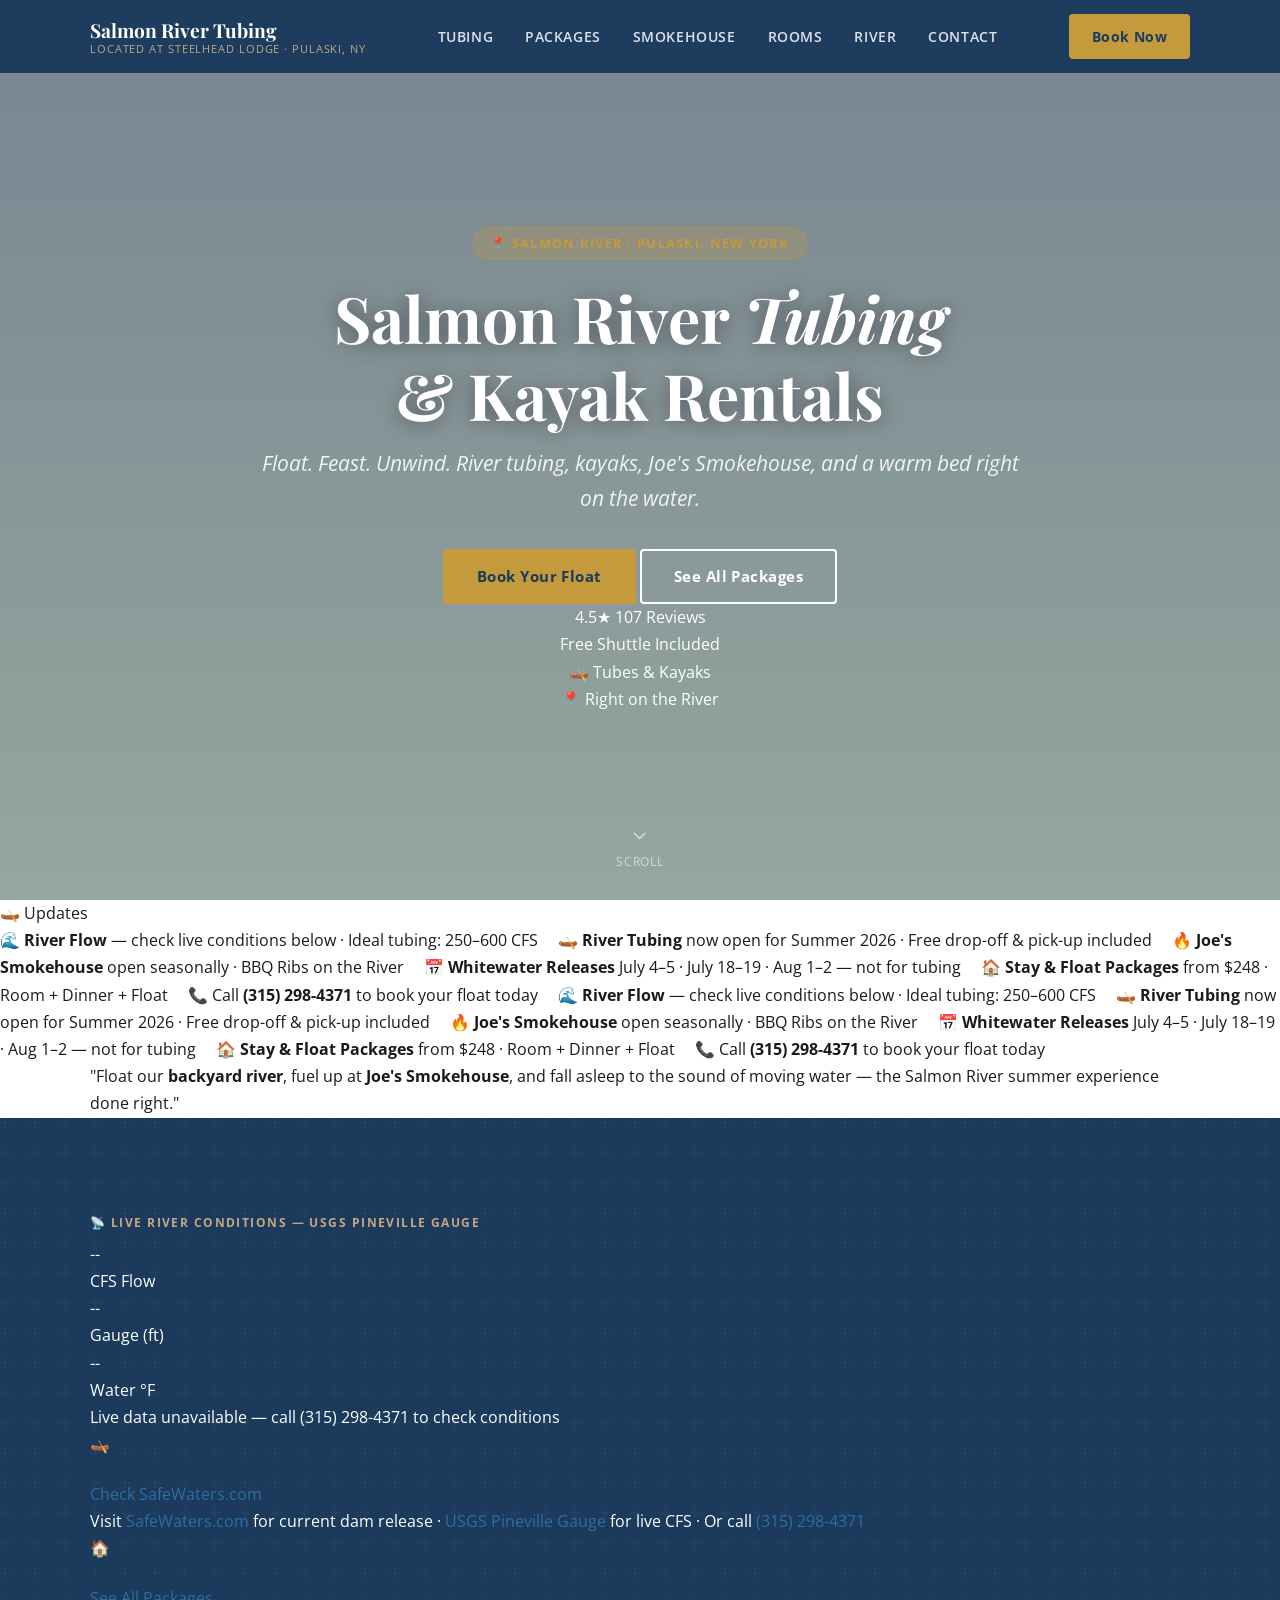
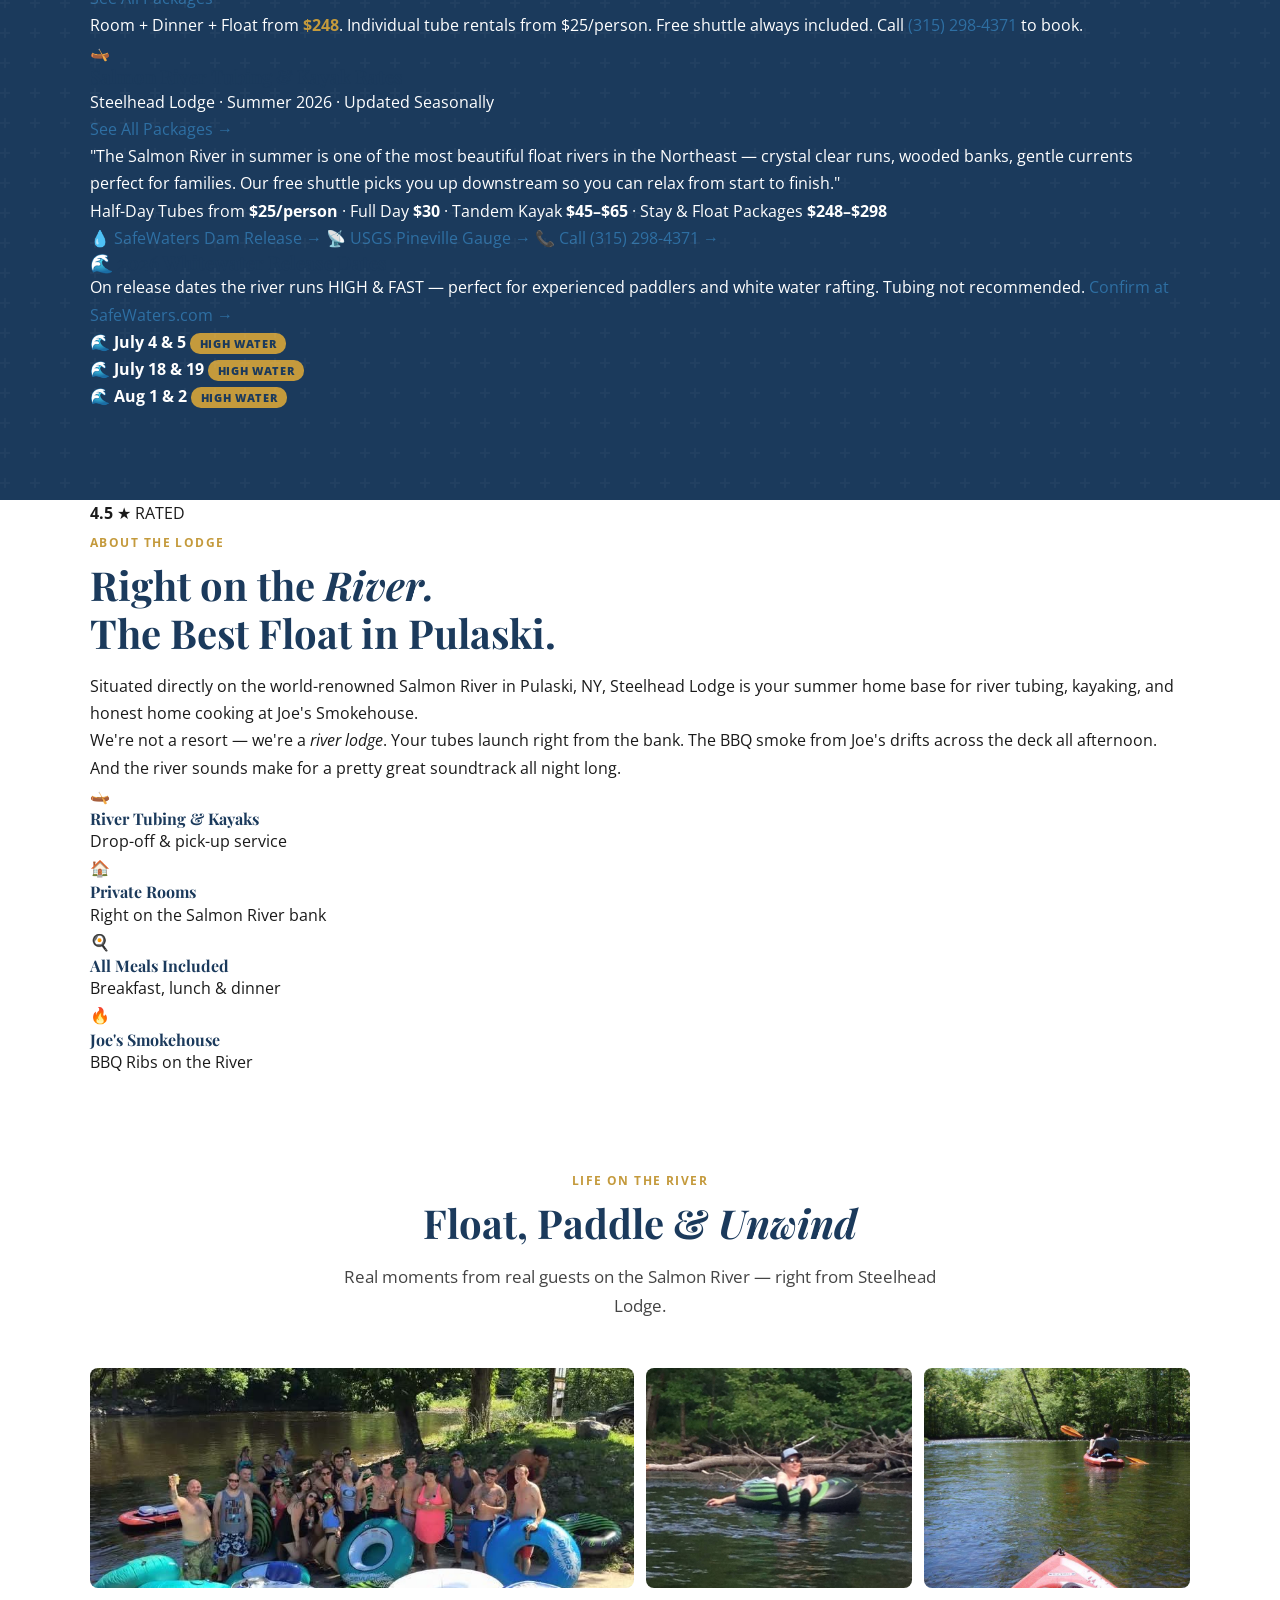
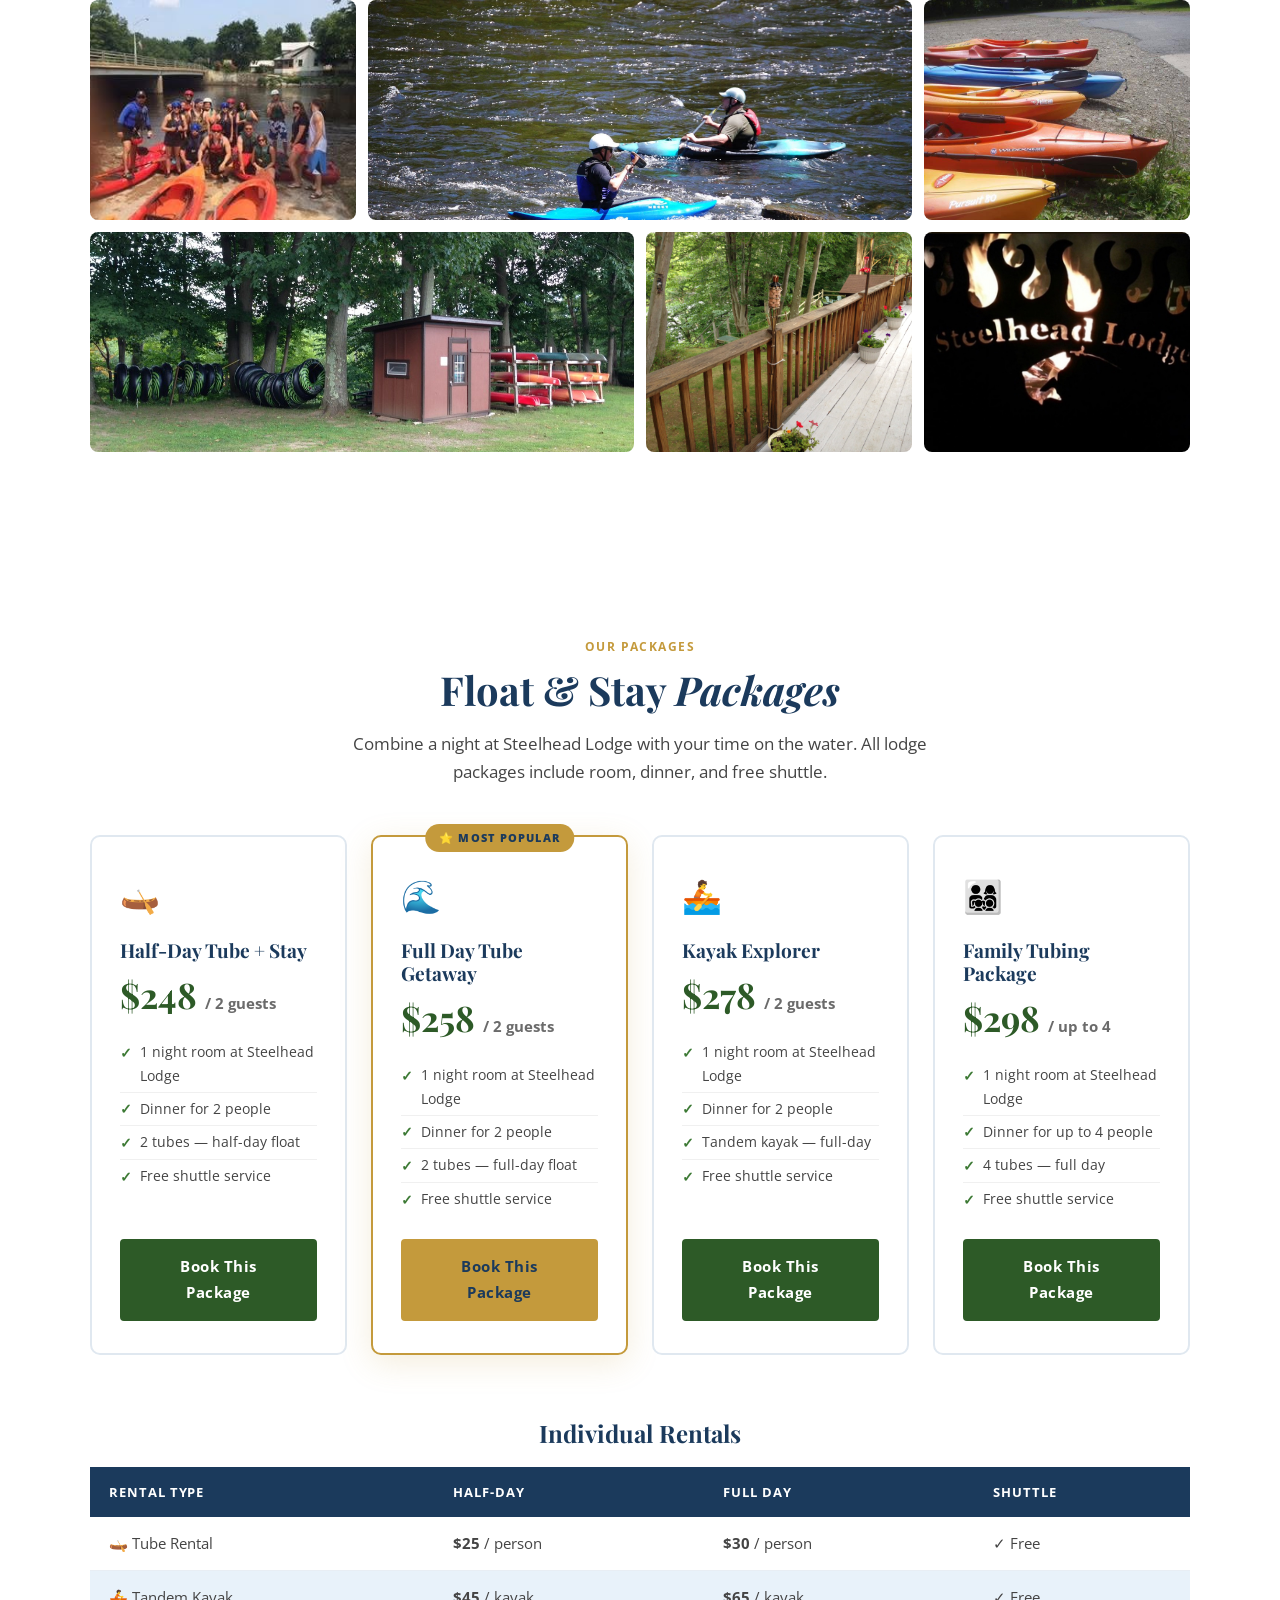
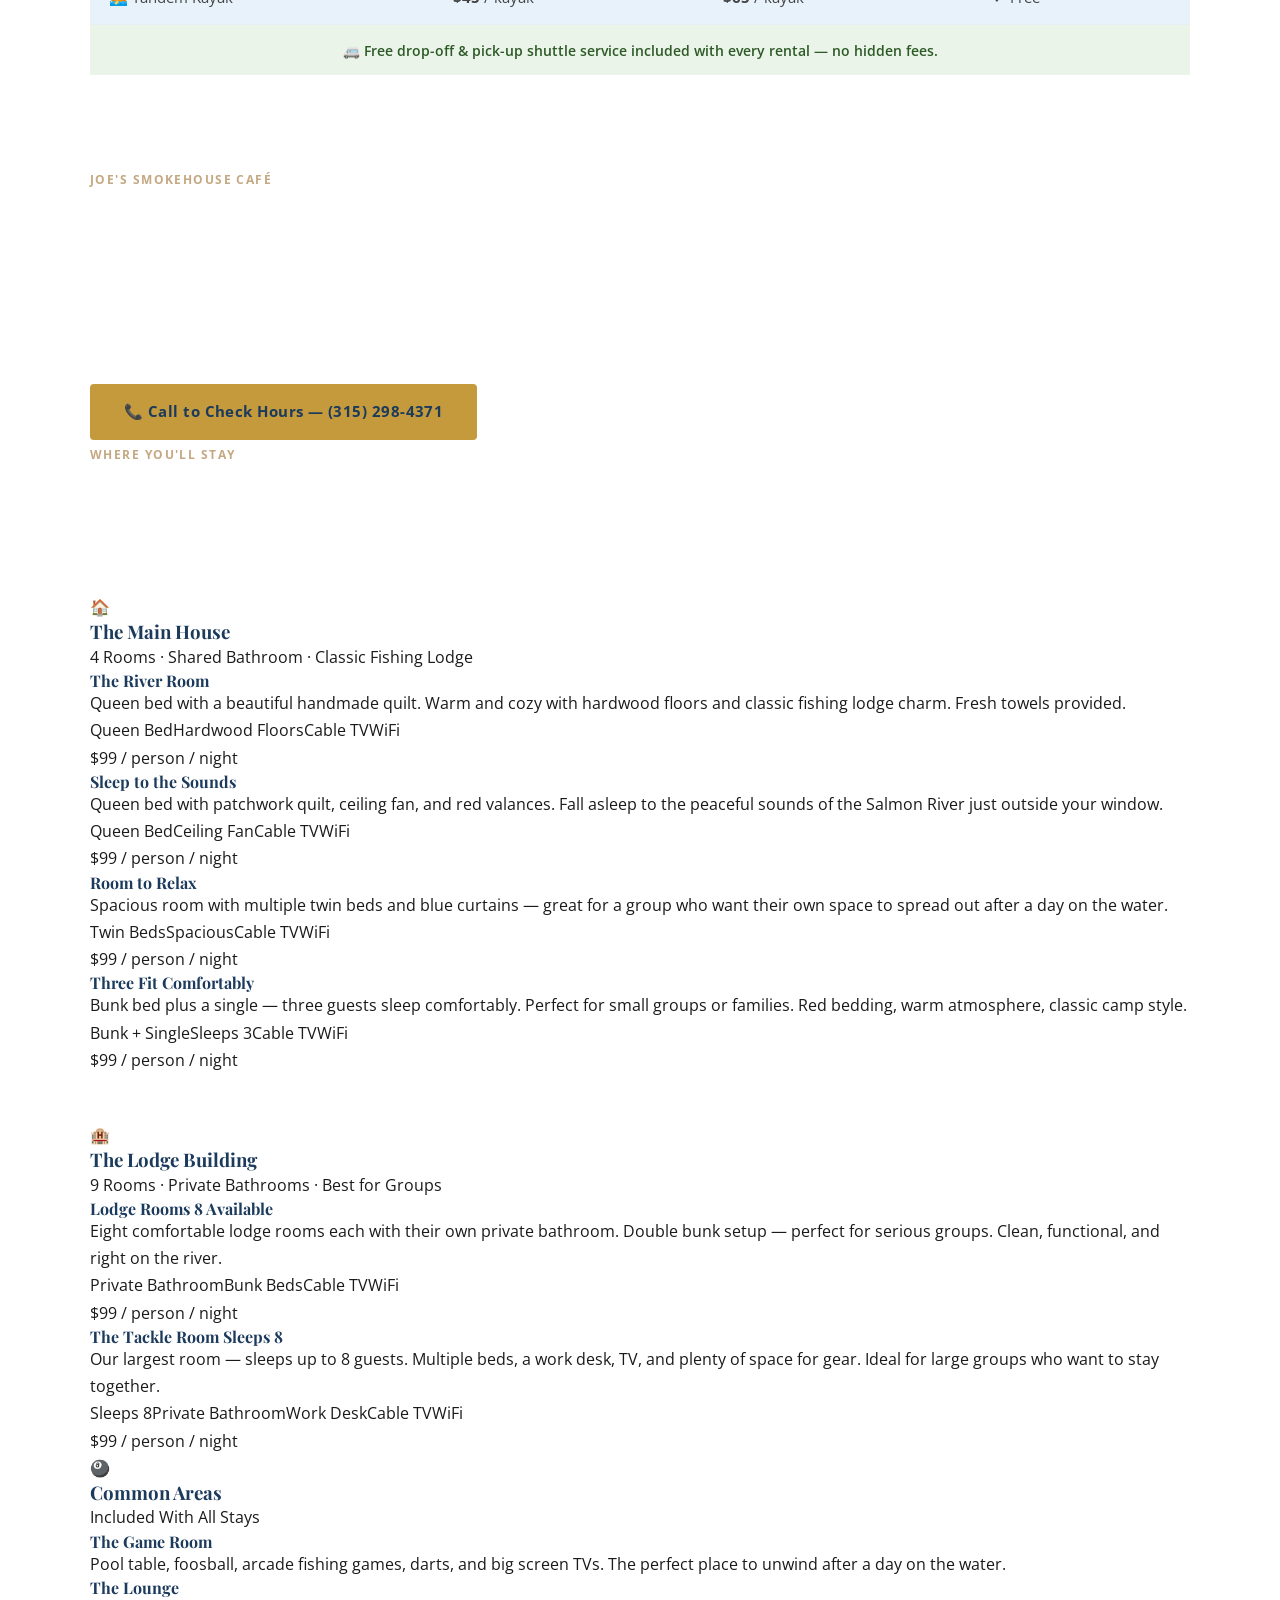
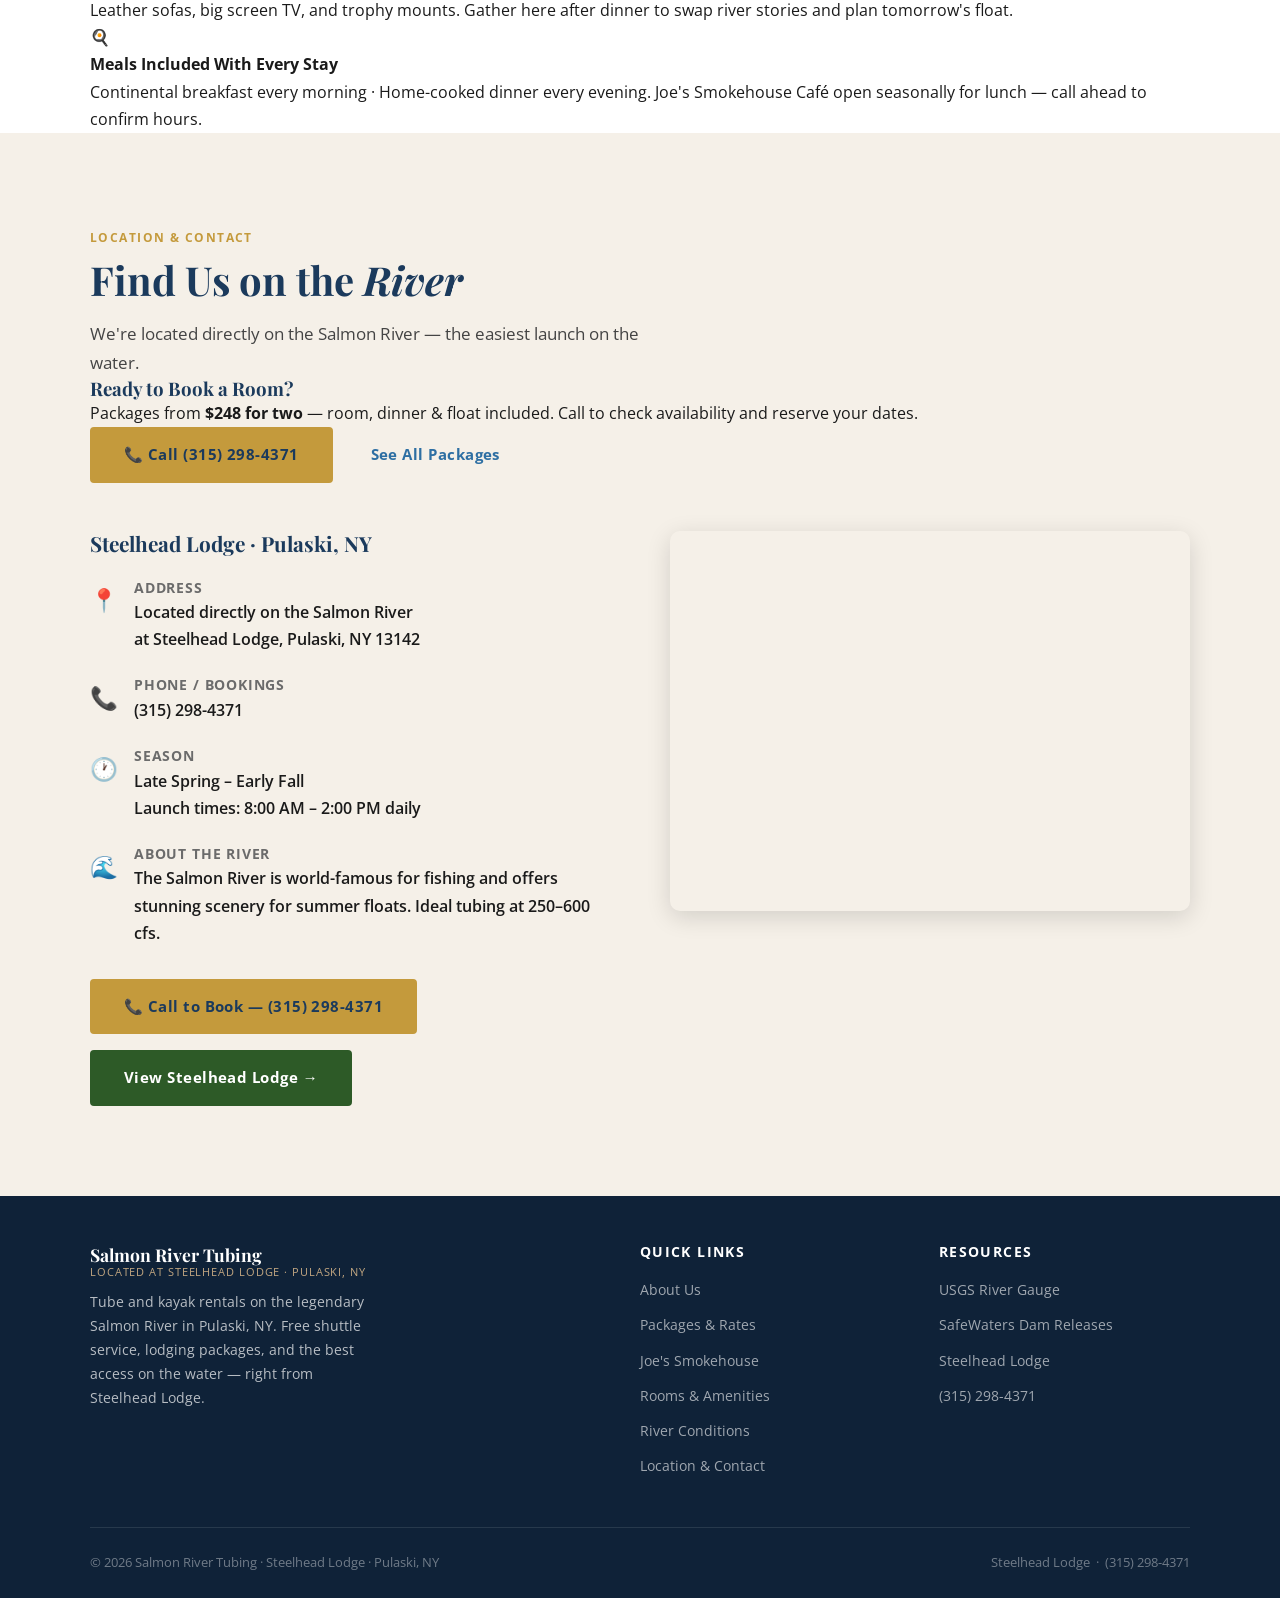
==== commit 68b23fd6: "Add files via upload" ====
--- a/index.html
+++ b/index.html
@@ -5,7 +5,7 @@
   <meta name="viewport" content="width=device-width, initial-scale=1.0" />
 
   <!-- ====== SEO ====== -->
-  <title>Salmon River Tubing & Kayak Rentals | Pulaski NY | Steelhead Lodge</title>
+  <title>Salmon River Tubing &amp; Kayak Rentals | Pulaski NY | Steelhead Lodge</title>
   <meta name="description" content="Salmon River tubing and kayak rentals in Pulaski, NY — located directly at Steelhead Lodge. Free shuttle service, lodging packages, and expert local knowledge. Book your float today!" />
   <meta name="keywords" content="Salmon River tubing Pulaski, tubing near Pulaski NY, Salmon River kayak rental, river tubing Pulaski NY, kayak rental Pulaski, Steelhead Lodge tubing, Salmon River float trip, Oswego County tubing" />
   <link rel="canonical" href="https://salmonrivertubing.com/" />
@@ -13,13 +13,13 @@
   <!-- Open Graph -->
   <meta property="og:type" content="website" />
   <meta property="og:url" content="https://salmonrivertubing.com/" />
-  <meta property="og:title" content="Salmon River Tubing & Kayak Rentals | Pulaski NY" />
+  <meta property="og:title" content="Salmon River Tubing &amp; Kayak Rentals | Pulaski NY" />
   <meta property="og:description" content="Float the legendary Salmon River from Steelhead Lodge. Tubes, kayaks, free shuttle, and lodging packages. Pulaski, NY." />
-  <meta property="og:image" content="https://salmonrivertubing.com/images/og-hero.jpg" />
+  <meta property="og:image" content="https://salmonrivertubing.com/images/og-hero.JPG" />
 
   <!-- Twitter Card -->
   <meta name="twitter:card" content="summary_large_image" />
-  <meta name="twitter:title" content="Salmon River Tubing & Kayak Rentals | Pulaski NY" />
+  <meta name="twitter:title" content="Salmon River Tubing &amp; Kayak Rentals | Pulaski NY" />
   <meta name="twitter:description" content="Float the legendary Salmon River from Steelhead Lodge. Tubes, kayaks, free shuttle, and lodging packages." />
 
   <!-- Fonts -->
@@ -46,13 +46,6 @@
       "addressRegion": "NY",
       "addressCountry": "US"
     },
-    "geo": {
-      "@type": "GeoCoordinates",
-      "latitude": "43.5345",
-      "longitude": "-76.0709"
-    },
-    "openingHours": "Mo-Su 08:00-18:00",
-    "priceRange": "$$",
     "sameAs": ["https://steelheadlodge.github.io/steelhead-lodge/"]
   }
   </script>
@@ -70,19 +63,55 @@
         <span></span><span></span><span></span>
       </button>
       <ul class="nav-links" id="nav-links" role="list">
-        <li><a href="#about">About</a></li>
+        <li><a href="#tubing">Tubing</a></li>
         <li><a href="#packages">Packages</a></li>
-        <li><a href="#experience">Gallery</a></li>
-        <li><a href="#conditions">River Conditions</a></li>
+        <li><a href="#smokehouse">Smokehouse</a></li>
+        <li><a href="#rooms">Rooms</a></li>
+        <li><a href="#conditions">River</a></li>
         <li><a href="#contact">Contact</a></li>
       </ul>
       <div class="nav-cta">
-        <a href="tel:3152984371" class="btn btn-primary">☎ Book Now</a>
+        <a href="#contact" class="btn btn-primary">Book Now</a>
       </div>
     </div>
   </nav>
 
-  <!-- ===================== TICKER ===================== -->
+  <!-- ===================== HERO ===================== -->
+  <section class="hero" id="home" aria-label="Hero — Salmon River Tubing">
+    <div class="hero-content">
+      <span class="hero-eyebrow">📍 Salmon River · Pulaski, New York</span>
+      <h1>Salmon River <em>Tubing</em><br />&amp; Kayak Rentals</h1>
+      <p class="hero-sub">Float. Feast. Unwind. River tubing, kayaks, Joe's Smokehouse, and a warm bed right on the water.</p>
+      <div class="hero-ctas">
+        <a href="#contact" class="btn btn-primary">Book Your Float</a>
+        <a href="#packages" class="btn btn-outline">See All Packages</a>
+      </div>
+      <div class="hero-stats" aria-label="Highlights">
+        <div class="hero-stat">
+          <span class="stat-num">4.5★</span>
+          <span class="stat-label">107 Reviews</span>
+        </div>
+        <div class="hero-stat">
+          <span class="stat-num">Free</span>
+          <span class="stat-label">Shuttle Included</span>
+        </div>
+        <div class="hero-stat">
+          <span class="stat-num">🛶</span>
+          <span class="stat-label">Tubes &amp; Kayaks</span>
+        </div>
+        <div class="hero-stat">
+          <span class="stat-num">📍</span>
+          <span class="stat-label">Right on the River</span>
+        </div>
+      </div>
+    </div>
+    <div class="hero-scroll" aria-hidden="true">
+      <svg viewBox="0 0 24 24" fill="none" stroke="currentColor" stroke-width="2" stroke-linecap="round" stroke-linejoin="round"><polyline points="6 9 12 15 18 9"></polyline></svg>
+      Scroll
+    </div>
+  </section>
+
+  <!-- ===================== TICKER (after hero, matches fishing site) ===================== -->
   <div class="ticker-wrap" role="marquee" aria-label="Live updates">
     <div class="ticker-label">🛶 Updates</div>
     <div class="ticker-outer">
@@ -92,64 +121,6 @@
     </div>
   </div>
 
-  <!-- ===================== HERO ===================== -->
-  <section class="hero" id="home" aria-label="Hero — Salmon River Tubing">
-    <div class="hero-fallback" aria-hidden="true"></div>
-    <div class="hero-content">
-      <span class="hero-eyebrow">📍 Salmon River · Pulaski, New York</span>
-      <h1>Salmon River <em>Tubing</em><br />&amp; Kayak Rentals</h1>
-      <p class="hero-sub">Float. Feast. Unwind. River tubing, kayaks, Joe's Smokehouse, and a warm bed right on the water.</p>
-      <a href="#packages" class="btn btn-primary" style="font-size:1.1rem;padding:1rem 2.5rem;">
-        Book Your Float Today
-      </a>
-      <a href="#conditions" class="btn btn-outline" style="margin-left:.75rem;font-size:1.1rem;padding:1rem 2rem;">
-        River Conditions
-      </a>
-      <div class="hero-stats" aria-label="Highlights">
-        <div class="hero-stat">
-          <span class="stat-num">4.5★</span>
-          <span class="stat-label">Rated Lodge</span>
-        </div>
-        <div class="hero-stat">
-          <span class="stat-num">Free</span>
-          <span class="stat-label">Shuttle Included</span>
-        </div>
-        <div class="hero-stat">
-          <span class="stat-num">🛶</span>
-          <span class="stat-label">Tubes &amp; Kayaks</span>
-        </div>
-        <div class="hero-stat">
-          <span class="stat-num">📍</span>
-          <span class="stat-label">Right on the River</span>
-        </div>
-      </div>
-    </div>
-    <div class="hero-scroll" aria-hidden="true">
-      <svg viewBox="0 0 24 24" fill="none" stroke="currentColor" stroke-width="2" stroke-linecap="round" stroke-linejoin="round"><polyline points="6 9 12 15 18 9"></polyline></svg>
-      Scroll
-    </div>
-  </section>
-
-  <!-- ===================== QUICK INFO BAR ===================== -->
-  <div class="info-bar" role="complementary" aria-label="Quick information">
-    <div class="info-bar-inner">
-      <div class="info-item">
-        <span class="icon">💧</span>
-        <span><strong>Ideal Tubing Flows:</strong> 250–600 cfs</span>
-      </div>
-      <div class="info-divider" aria-hidden="true"></div>
-      <div class="info-item">
-        <span class="icon">📅</span>
-        <span><strong>2026 Whitewater Releases:</strong> July 4–5 &bull; July 18–19 &bull; Aug 1–2</span>
-      </div>
-      <div class="info-divider" aria-hidden="true"></div>
-      <div class="info-item">
-        <span class="icon">🚐</span>
-        <span><strong>Free Shuttle Service</strong> Included with Every Rental</span>
-      </div>
-    </div>
-  </div>
-
   <!-- ===================== PULL QUOTE ===================== -->
   <div class="pull-quote-section">
     <div class="container">
@@ -157,98 +128,203 @@
     </div>
   </div>
 
-  <!-- ===================== ABOUT (Right on the River) ===================== -->
-  <section class="about-lodge" id="about" aria-labelledby="about-title">
+  <!-- ===================== RIVER CONDITIONS ===================== -->
+  <section class="conditions" id="conditions" aria-labelledby="conditions-title">
     <div class="container">
-      <div class="about-rating"><strong>4.5</strong>★ Rated · Steelhead Lodge</div>
-      <h2 class="section-title" id="about-title">Right on the <em>River.</em><br />The Best Float in Pulaski.</h2>
-      <div class="about-body">
-        <p>Situated directly on the world-renowned Salmon River in Pulaski, NY, Steelhead Lodge is your summer home base for river tubing, kayaking, and honest home cooking at Joe's Smokehouse Café.</p>
-        <p>We're not a resort — we're a <em>river lodge</em>. Your tubes launch right from the bank. The BBQ smoke from Joe's drifts across the deck all afternoon. And the sound of the Salmon River outside your window makes for a pretty great alarm clock.</p>
-      </div>
-      <div class="about-features">
-        <div class="about-feature">
-          <span class="about-icon">🛶</span>
-          <h4>River Tubing &amp; Kayaks</h4>
-          <p>Free drop-off &amp; pick-up service included</p>
-        </div>
-        <div class="about-feature">
-          <span class="about-icon">🏠</span>
-          <h4>Private Rooms</h4>
-          <p>Stay right on the Salmon River bank</p>
-        </div>
-        <div class="about-feature">
-          <span class="about-icon">🍳</span>
-          <h4>Meals Included</h4>
-          <p>Breakfast &amp; dinner with every lodge stay</p>
-        </div>
-        <div class="about-feature">
-          <span class="about-icon">🔥</span>
-          <h4>Joe's Smokehouse</h4>
-          <p>BBQ Ribs &amp; pulled pork on the River</p>
-        </div>
-      </div>
+
+      <span class="section-label" style="color:var(--wood-light);">📡 Live River Conditions — USGS Pineville Gauge</span>
+
+      <!-- 3 live stats -->
+      <div class="live-stats-row">
+        <div class="live-stat-box">
+          <div class="live-num" id="flow-cfs">--</div>
+          <div class="live-label">CFS Flow</div>
+        </div>
+        <div class="live-stat-box">
+          <div class="live-num" id="flow-gauge">--</div>
+          <div class="live-label">Gauge (ft)</div>
+        </div>
+        <div class="live-stat-box">
+          <div class="live-num" id="flow-temp">--</div>
+          <div class="live-label">Water °F</div>
+        </div>
+      </div>
+      <div class="live-loading" id="flow-status" aria-live="polite">⏳ Loading live data from USGS…</div>
+
+      <!-- 2 condition cards -->
+      <div class="cond-cards">
+        <div class="cond-card">
+          <span class="cond-icon">🛶</span>
+          <h3>Tubing Conditions</h3>
+          <a href="https://www.safewaters.com/facility/lighthouse-hill" target="_blank" rel="noopener" class="cond-link">Check SafeWaters.com</a>
+          <p>Visit <a href="https://www.safewaters.com/facility/lighthouse-hill" target="_blank" rel="noopener">SafeWaters.com</a> for current dam release · <a href="https://waterdata.usgs.gov/monitoring-location/USGS-04250200/" target="_blank" rel="noopener">USGS Pineville Gauge</a> for live CFS · Or call <a href="tel:3152984371">(315) 298-4371</a></p>
+        </div>
+        <div class="cond-card">
+          <span class="cond-icon">🏠</span>
+          <h3>Float &amp; Stay Packages</h3>
+          <a href="#packages" class="cond-link">See All Packages</a>
+          <p>Room + Dinner + Float from <strong style="color:var(--gold);">$248</strong>. Individual tube rentals from $25/person. Free shuttle always included. Call <a href="tel:3152984371">(315) 298-4371</a> to book.</p>
+        </div>
+      </div>
+
+      <!-- Rates card (replaces fishing report) -->
+      <div class="report-card">
+        <div class="report-header">
+          <span class="report-icon">🛶</span>
+          <div>
+            <h3>Salmon River Tubing &amp; Kayak Rates</h3>
+            <p class="report-byline">Steelhead Lodge · Summer 2026 · Updated Seasonally</p>
+          </div>
+          <a href="#packages" class="report-link">See All Packages →</a>
+        </div>
+        <blockquote class="report-quote">"The Salmon River in summer is one of the most beautiful float rivers in the Northeast — crystal clear runs, wooded banks, gentle currents perfect for families. Our free shuttle picks you up downstream so you can relax from start to finish."</blockquote>
+        <p class="report-meta">Half-Day Tubes from <strong>$25/person</strong> · Full Day <strong>$30</strong> · Tandem Kayak <strong>$45–$65</strong> · Stay &amp; Float Packages <strong>$248–$298</strong></p>
+      </div>
+
+      <!-- More resources -->
+      <div class="conditions-resources">
+        <a href="https://www.safewaters.com/facility/lighthouse-hill" target="_blank" rel="noopener">💧 SafeWaters Dam Release →</a>
+        <a href="https://waterdata.usgs.gov/monitoring-location/USGS-04250200/" target="_blank" rel="noopener">📡 USGS Pineville Gauge →</a>
+        <a href="tel:3152984371">📞 Call (315) 298-4371 →</a>
+      </div>
+
+      <!-- Whitewater release dates -->
+      <div class="releases-section">
+        <h3>🌊 2026 Whitewater Release Dates</h3>
+        <p class="releases-sub">On release dates the river runs HIGH &amp; FAST — perfect for experienced paddlers and white water rafting. Tubing not recommended. <a href="https://www.safewaters.com/" target="_blank" rel="noopener">Confirm at SafeWaters.com →</a></p>
+        <div class="release-boxes">
+          <div class="release-box">
+            <span>🌊</span>
+            <strong>July 4 &amp; 5</strong>
+            <span class="release-tag">High Water</span>
+          </div>
+          <div class="release-box">
+            <span>🌊</span>
+            <strong>July 18 &amp; 19</strong>
+            <span class="release-tag">High Water</span>
+          </div>
+          <div class="release-box">
+            <span>🌊</span>
+            <strong>Aug 1 &amp; 2</strong>
+            <span class="release-tag">High Water</span>
+          </div>
+        </div>
+      </div>
+
     </div>
   </section>
 
-  <!-- ===================== WHY FLOAT WITH US ===================== -->
-  <section class="why-float" id="why-float" aria-labelledby="why-float-title">
+  <!-- ===================== ABOUT ===================== -->
+  <section class="about-lodge" id="tubing" aria-labelledby="about-title">
     <div class="container">
-      <span class="section-label">Why Float With Us</span>
-      <h2 class="section-title" id="why-float-title">The Best Float on the <em>Salmon River</em></h2>
-      <p class="section-sub">We're not a generic outfitter — we're right on the water at Steelhead Lodge, with local knowledge, easy access, and everything you need for a perfect day on the river.</p>
-      <div class="why-float-grid">
-        <div class="why-float-text">
-          <p>The Salmon River in Pulaski, NY is world-famous for its trophy fishing — but from late spring through summer, it's one of the most beautiful float rivers in the Northeast. Crystal clear runs, wooded banks, and gentle currents make it perfect for tubing and kayaking with the whole family.</p>
-          <p>Operating directly from <strong>Steelhead Lodge</strong>, we offer the most convenient access on the river. No driving to distant launch points — just gear up, hop in, and float. Our <strong>free shuttle service</strong> picks you up downstream so you can relax from start to finish.</p>
-          <div class="why-perks" role="list">
-            <div class="perk" role="listitem">
-              <span class="perk-icon">🛶</span>
+      <div class="about-grid">
+
+        <!-- Photo stack (left) -->
+        <div class="about-photo-wrap" aria-hidden="true">
+          <div class="about-photo-main"   style="background-image:url('images/lodge2.jpg')"></div>
+          <div class="about-photo-second" style="background-image:url('images/tubing-action.JPG')"></div>
+          <div class="about-photo-badge">
+            <strong>4.5</strong>
+            <span>★ RATED</span>
+          </div>
+        </div>
+
+        <!-- Text (right) -->
+        <div class="about-text">
+          <span class="section-label">About the Lodge</span>
+          <h2 class="section-title" id="about-title">Right on the <em>River.</em><br />The Best Float in Pulaski.</h2>
+          <div class="about-body">
+            <p>Situated directly on the world-renowned Salmon River in Pulaski, NY, Steelhead Lodge is your summer home base for river tubing, kayaking, and honest home cooking at Joe's Smokehouse.</p>
+            <p>We're not a resort — we're a <em>river lodge</em>. Your tubes launch right from the bank. The BBQ smoke from Joe's drifts across the deck all afternoon. And the river sounds make for a pretty great soundtrack all night long.</p>
+          </div>
+          <div class="about-features">
+            <div class="about-feature">
+              <span class="about-icon">🛶</span>
               <div>
-                <h4>Tube Rentals</h4>
-                <p>Premium tubes for half-day or full-day floats on ideal summer flows.</p>
+                <h4>River Tubing &amp; Kayaks</h4>
+                <p>Drop-off &amp; pick-up service</p>
               </div>
             </div>
-            <div class="perk" role="listitem">
-              <span class="perk-icon">🚣</span>
+            <div class="about-feature">
+              <span class="about-icon">🏠</span>
               <div>
-                <h4>Kayak Rentals</h4>
-                <p>Tandem kayaks perfect for couples and families exploring the upper river.</p>
+                <h4>Private Rooms</h4>
+                <p>Right on the Salmon River bank</p>
               </div>
             </div>
-            <div class="perk" role="listitem">
-              <span class="perk-icon">🚐</span>
+            <div class="about-feature">
+              <span class="about-icon">🍳</span>
               <div>
-                <h4>Free Shuttle</h4>
-                <p>Drop-off and pick-up service included with every single rental. No stress.</p>
+                <h4>All Meals Included</h4>
+                <p>Breakfast, lunch &amp; dinner</p>
               </div>
             </div>
-            <div class="perk" role="listitem">
-              <span class="perk-icon">📍</span>
+            <div class="about-feature">
+              <span class="about-icon">🔥</span>
               <div>
-                <h4>Prime Location</h4>
-                <p>Launch directly from Steelhead Lodge — right on the Salmon River bank.</p>
+                <h4>Joe's Smokehouse</h4>
+                <p>BBQ Ribs on the River</p>
               </div>
             </div>
-            <div class="perk" role="listitem">
-              <span class="perk-icon">🏠</span>
-              <div>
-                <h4>Stay &amp; Float Packages</h4>
-                <p>Combine your float with a night at the lodge and dinner for the full experience.</p>
-              </div>
-            </div>
-            <div class="perk" role="listitem">
-              <span class="perk-icon">🎣</span>
-              <div>
-                <h4>Local Expertise</h4>
-                <p>We know every bend and pool. Get tips on the best stretches before you go.</p>
-              </div>
-            </div>
-          </div>
-        </div>
-        <div class="why-float-image" role="img" aria-label="River tubing photo">
-          <img src="images/tubing-action.JPG" alt="Person relaxing on a tube floating down the Salmon River in Pulaski NY" />
-        </div>
+          </div>
+        </div>
+
+      </div>
+    </div>
+  </section>
+
+  <!-- ===================== PHOTO GALLERY ===================== -->
+  <section class="lodge-experience" id="gallery" aria-label="Photo gallery">
+    <div class="container">
+      <div style="text-align:center;margin-bottom:2.5rem;">
+        <span class="section-label">Life on the River</span>
+        <h2 class="section-title">Float, Paddle &amp; <em>Unwind</em></h2>
+        <p class="section-sub" style="margin:0 auto;">Real moments from real guests on the Salmon River — right from Steelhead Lodge.</p>
+      </div>
+      <div class="gallery-grid">
+
+        <!-- Row 1 -->
+        <div class="gallery-item gallery-wide"
+             style="background-image:url('images/og-hero.JPG');background-position:center 35%;">
+          <div class="gallery-caption">A great day on the Salmon River</div>
+        </div>
+        <div class="gallery-item"
+             style="background-image:url('images/tubing-action.JPG');">
+          <div class="gallery-caption">Floating the river</div>
+        </div>
+        <div class="gallery-item"
+             style="background-image:url('images/tubing-action1.JPG');background-position:center 30%;">
+          <div class="gallery-caption">Kayaking the Salmon River</div>
+        </div>
+
+        <!-- Row 2 -->
+        <div class="gallery-item"
+             style="background-image:url('images/8.JPG');">
+          <div class="gallery-caption">Kayak group launch</div>
+        </div>
+        <div class="gallery-item gallery-wide"
+             style="background-image:url('images/7.JPG');background-position:center 30%;">
+          <div class="gallery-caption">Whitewater on release days</div>
+        </div>
+        <div class="gallery-item"
+             style="background-image:url('images/6.JPG');">
+          <div class="gallery-caption">Kayak fleet — ready to rent</div>
+        </div>
+
+        <!-- Row 3 -->
+        <div class="gallery-item gallery-wide"
+             style="background-image:url('images/11.jpeg');">
+          <div class="gallery-caption">Tubes &amp; kayaks — Steelhead Lodge</div>
+        </div>
+        <div class="gallery-item"
+             style="background-image:url('images/IMG_1796.JPG');">
+          <div class="gallery-caption">The deck overlooking the river</div>
+        </div>
+        <div class="gallery-item"
+             style="background-image:url('images/z.jpg');background-position:center;">
+          <div class="gallery-caption">Steelhead Lodge</div>
+        </div>
+
       </div>
     </div>
   </section>
@@ -357,134 +433,189 @@
     </div>
   </section>
 
-  <!-- ===================== LODGE EXPERIENCE GALLERY ===================== -->
-  <section class="lodge-experience" id="experience" aria-labelledby="experience-title">
+  <!-- ===================== SMOKEHOUSE ===================== -->
+  <section class="smokehouse" id="smokehouse" aria-labelledby="smokehouse-title">
     <div class="container">
-      <span class="section-label">The Full Experience</span>
-      <h2 class="section-title" id="experience-title">More Than <em>Just a Float</em></h2>
-      <p class="section-sub">Float the river by day, then kick back at Steelhead Lodge. Game room, riverside deck, Joe's Smokehouse BBQ, and a warm bed right on the water.</p>
-
-      <div class="gallery-grid" role="list" aria-label="Lodge photo gallery">
-
-        <div class="gallery-item gallery-wide" role="listitem"
-             style="background-image:url('images/river aerial.JPG')"
-             aria-label="Aerial view of the Salmon River and Steelhead Lodge">
-          <div class="gallery-caption">📍 Right on the Salmon River</div>
-        </div>
-
-        <div class="gallery-item gallery-tall" role="listitem"
-             style="background-image:url('images/z.jpg')"
-             aria-label="Steelhead Lodge custom fire pit at night">
-          <div class="gallery-caption">🔥 Evening Fire Pit</div>
-        </div>
-
-        <div class="gallery-item" role="listitem"
-             style="background-image:url('images/IMG_1796.JPG')"
-             aria-label="Riverside deck with flowers and tiki torches">
-          <div class="gallery-caption">🌿 Riverside Deck</div>
-        </div>
-
-        <div class="gallery-item" role="listitem"
-             style="background-image:url('images/IMG_9979.JPG')"
-             aria-label="Ribs smoking at Joe's Smokehouse">
-          <div class="gallery-caption">🔥 Joe's Smokehouse Ribs</div>
-        </div>
-
-        <div class="gallery-item" role="listitem"
-             style="background-image:url('images/game room.jpg')"
-             aria-label="Game room with pool table and arcade games">
-          <div class="gallery-caption">🎱 Game Room</div>
-        </div>
-
-        <div class="gallery-item" role="listitem"
-             style="background-image:url('images/IMG_9976.JPG')"
-             aria-label="Pulled pork sandwich from Joe's Smokehouse">
-          <div class="gallery-caption">🥩 BBQ on the River</div>
-        </div>
-
-        <div class="gallery-item" role="listitem"
-             style="background-image:url('images/IMG_1695.JPG')"
-             aria-label="Common lounge with leather sofas and big screen TV">
-          <div class="gallery-caption">📺 Common Lounge</div>
-        </div>
-
-        <div class="gallery-item" role="listitem"
-             style="background-image:url('images/032.jpg')"
-             aria-label="Joe's Smokehouse Café and Steelhead Lodge exterior">
-          <div class="gallery-caption">🏠 Joe's Smokehouse &amp; The Lodge</div>
-        </div>
-
+      <div class="smokehouse-inner">
+        <div class="smokehouse-text">
+          <span class="section-label" style="color:var(--wood-light);">Joe's Smokehouse Café</span>
+          <h2 class="section-title" id="smokehouse-title" style="color:var(--white);">BBQ on the <em>River</em></h2>
+          <p style="color:rgba(255,255,255,.75);margin-bottom:1rem;">Joe's Smokehouse is legendary in Pulaski — slow-smoked ribs, pulled pork sandwiches, and cold drinks right on the Salmon River. Open seasonally alongside the lodge.</p>
+          <p style="color:rgba(255,255,255,.75);margin-bottom:1.5rem;">Float the river in the morning, pull up to Joe's for lunch. It's that kind of place. Call ahead to confirm seasonal hours.</p>
+          <a href="tel:3152984371" class="btn btn-primary">📞 Call to Check Hours — (315) 298-4371</a>
+        </div>
+        <div class="smokehouse-gallery">
+          <div class="smoke-photo smoke-wide" style="background-image:url('images/IMG_9979.JPG')"></div>
+          <div class="smoke-photo" style="background-image:url('images/pork.jpg')"></div>
+          <div class="smoke-photo" style="background-image:url('images/IMG_1768.JPG')"></div>
+        </div>
       </div>
     </div>
   </section>
 
-  <!-- ===================== RIVER CONDITIONS ===================== -->
-  <section class="conditions" id="conditions" aria-labelledby="conditions-title">
-    <div class="container conditions-inner">
-      <div class="conditions-header">
-        <span class="section-label" style="color:var(--wood-light);">📡 Live River Conditions</span>
-        <h2 class="section-title" id="conditions-title">Salmon River Flow &amp; <em>Releases</em></h2>
-        <p class="section-sub">Always check current conditions before heading out. Ideal tubing flow is <strong style="color:var(--gold);">250–600 cfs</strong>. Flows above 600 cfs are for experienced paddlers only.</p>
-      </div>
-
-      <div class="conditions-grid">
-
-        <div class="flow-card" aria-label="Current river flow">
-          <div class="flow-number" id="flow-cfs" aria-live="polite">—</div>
-          <div class="flow-label">CFS · Live USGS Flow</div>
-          <div class="flow-status status-check" id="flow-status" aria-live="polite">⏳ Loading…</div>
-          <p style="color:rgba(255,255,255,.55);font-size:.8rem;margin-top:1rem;">
-            Data from USGS Salmon River at Pineville gauge.<br/>
-            Updates automatically every few minutes.
-          </p>
-          <a href="https://waterdata.usgs.gov/monitoring-location/USGS-04250200/" target="_blank" rel="noopener" class="gauge-link" style="margin-top:.75rem;display:inline-flex;" aria-label="View USGS Pineville gauge data">
-            📡 USGS Pineville Gauge →
-          </a>
-        </div>
-
-        <div class="releases-card">
-          <h3>🌊 2026 Whitewater Release Dates</h3>
-          <p style="color:rgba(255,255,255,.55);font-size:.85rem;margin-bottom:1rem;">
-            On release dates the river runs HIGH &amp; FAST — tubing not recommended. Great for experienced paddlers and rafting.
-          </p>
-          <ul class="release-dates" aria-label="2026 whitewater release dates">
-            <li>
-              <span>July 4 &amp; 5, 2026</span>
-              <span class="release-tag">High Water</span>
-            </li>
-            <li>
-              <span>July 18 &amp; 19, 2026</span>
-              <span class="release-tag">High Water</span>
-            </li>
-            <li>
-              <span>August 1 &amp; 2, 2026</span>
-              <span class="release-tag">High Water</span>
-            </li>
-          </ul>
-          <a href="https://www.safewaters.com/facility/lighthouse-hill" target="_blank" rel="noopener" class="gauge-link" style="margin-top:1rem;display:inline-flex;">
-            💧 Confirm at SafeWaters.com →
-          </a>
-        </div>
-
-      </div>
-
-      <div class="conditions-links">
-        <a href="tel:3152984371" class="btn btn-outline">☎ Call for Conditions — (315) 298-4371</a>
-        <a href="https://waterdata.usgs.gov/monitoring-location/USGS-04250200/" target="_blank" rel="noopener" class="gauge-link">
-          📡 Live USGS Gauge Data →
-        </a>
+  <!-- ===================== ROOMS ===================== -->
+  <section class="rooms" id="rooms" aria-labelledby="rooms-title">
+    <div class="container">
+      <span class="section-label" style="color:var(--wood-light);">Where You'll Stay</span>
+      <h2 class="section-title" id="rooms-title" style="color:var(--white);">The <em>Rooms</em></h2>
+      <p class="section-sub" style="color:rgba(255,255,255,.65);">Two buildings, six room types — all with genuine fishing lodge character. Continental breakfast and home-cooked dinner included with every stay.</p>
+
+      <!-- Main House -->
+      <div class="building-header">
+        <span class="building-icon">🏠</span>
+        <div>
+          <h3>The Main House</h3>
+          <p>4 Rooms · Shared Bathroom · Classic Fishing Lodge</p>
+        </div>
+      </div>
+
+      <div class="rooms-grid">
+
+        <article class="room-card">
+          <div class="room-photo" style="background-image:url('images/IMG_9973.JPG')"></div>
+          <div class="room-body">
+            <h4>The River Room</h4>
+            <p>Queen bed with a beautiful handmade quilt. Warm and cozy with hardwood floors and classic fishing lodge charm. Fresh towels provided.</p>
+            <div class="room-tags">
+              <span>Queen Bed</span><span>Hardwood Floors</span><span>Cable TV</span><span>WiFi</span>
+            </div>
+            <div class="room-price">$99 <span>/ person / night</span></div>
+          </div>
+        </article>
+
+        <article class="room-card">
+          <div class="room-photo" style="background-image:url('images/IMG_9974.JPG')"></div>
+          <div class="room-body">
+            <h4>Sleep to the Sounds</h4>
+            <p>Queen bed with patchwork quilt, ceiling fan, and red valances. Fall asleep to the peaceful sounds of the Salmon River just outside your window.</p>
+            <div class="room-tags">
+              <span>Queen Bed</span><span>Ceiling Fan</span><span>Cable TV</span><span>WiFi</span>
+            </div>
+            <div class="room-price">$99 <span>/ person / night</span></div>
+          </div>
+        </article>
+
+        <article class="room-card">
+          <div class="room-photo" style="background-image:url('images/IMG_9975.JPG')"></div>
+          <div class="room-body">
+            <h4>Room to Relax</h4>
+            <p>Spacious room with multiple twin beds and blue curtains — great for a group who want their own space to spread out after a day on the water.</p>
+            <div class="room-tags">
+              <span>Twin Beds</span><span>Spacious</span><span>Cable TV</span><span>WiFi</span>
+            </div>
+            <div class="room-price">$99 <span>/ person / night</span></div>
+          </div>
+        </article>
+
+        <article class="room-card">
+          <div class="room-photo" style="background-image:url('images/roomtorelax.jpeg')"></div>
+          <div class="room-body">
+            <h4>Three Fit Comfortably</h4>
+            <p>Bunk bed plus a single — three guests sleep comfortably. Perfect for small groups or families. Red bedding, warm atmosphere, classic camp style.</p>
+            <div class="room-tags">
+              <span>Bunk + Single</span><span>Sleeps 3</span><span>Cable TV</span><span>WiFi</span>
+            </div>
+            <div class="room-price">$99 <span>/ person / night</span></div>
+          </div>
+        </article>
+
+      </div>
+
+      <!-- Lodge Building -->
+      <div class="building-header" style="margin-top:3rem;">
+        <span class="building-icon">🏨</span>
+        <div>
+          <h3>The Lodge Building</h3>
+          <p>9 Rooms · Private Bathrooms · Best for Groups</p>
+        </div>
+      </div>
+
+      <div class="rooms-grid">
+
+        <article class="room-card room-card-wide">
+          <div class="room-photo" style="background-image:url('images/lodgerooms.jpeg')"></div>
+          <div class="room-body">
+            <h4>Lodge Rooms <span class="avail-badge">8 Available</span></h4>
+            <p>Eight comfortable lodge rooms each with their own private bathroom. Double bunk setup — perfect for serious groups. Clean, functional, and right on the river.</p>
+            <div class="room-tags">
+              <span>Private Bathroom</span><span>Bunk Beds</span><span>Cable TV</span><span>WiFi</span>
+            </div>
+            <div class="room-price">$99 <span>/ person / night</span></div>
+          </div>
+        </article>
+
+        <article class="room-card room-card-wide">
+          <div class="room-photo" style="background-image:url('images/tackleroom.jpeg')"></div>
+          <div class="room-body">
+            <h4>The Tackle Room <span class="avail-badge">Sleeps 8</span></h4>
+            <p>Our largest room — sleeps up to 8 guests. Multiple beds, a work desk, TV, and plenty of space for gear. Ideal for large groups who want to stay together.</p>
+            <div class="room-tags">
+              <span>Sleeps 8</span><span>Private Bathroom</span><span>Work Desk</span><span>Cable TV</span><span>WiFi</span>
+            </div>
+            <div class="room-price">$99 <span>/ person / night</span></div>
+          </div>
+        </article>
+
+      </div>
+
+      <!-- Common Areas -->
+      <div class="common-areas">
+        <div class="building-header">
+          <span class="building-icon">🎱</span>
+          <div>
+            <h3>Common Areas</h3>
+            <p>Included With All Stays</p>
+          </div>
+        </div>
+        <div class="common-grid">
+          <div class="common-card">
+            <div class="common-photo" style="background-image:url('images/gameroom.jpg')"></div>
+            <div class="common-body">
+              <h4>The Game Room</h4>
+              <p>Pool table, foosball, arcade fishing games, darts, and big screen TVs. The perfect place to unwind after a day on the water.</p>
+            </div>
+          </div>
+          <div class="common-card">
+            <div class="common-photo" style="background-image:url('images/IMG_1695.JPG')"></div>
+            <div class="common-body">
+              <h4>The Lounge</h4>
+              <p>Leather sofas, big screen TV, and trophy mounts. Gather here after dinner to swap river stories and plan tomorrow's float.</p>
+            </div>
+          </div>
+        </div>
+      </div>
+
+      <!-- Meals Callout -->
+      <div class="meals-callout">
+        <span>🍳</span>
+        <div>
+          <strong>Meals Included With Every Stay</strong>
+          <p>Continental breakfast every morning · Home-cooked dinner every evening. Joe's Smokehouse Café open seasonally for lunch — call ahead to confirm hours.</p>
+        </div>
       </div>
 
     </div>
   </section>
 
-  <!-- ===================== LOCATION & CONTACT ===================== -->
+  <!-- ===================== CONTACT ===================== -->
   <section class="contact" id="contact" aria-labelledby="contact-title">
     <div class="container">
       <span class="section-label">Location &amp; Contact</span>
       <h2 class="section-title" id="contact-title">Find Us on the <em>River</em></h2>
       <p class="section-sub">We're located directly on the Salmon River — the easiest launch on the water.</p>
 
+      <!-- Book a Room panel -->
+      <div class="book-panel">
+        <div class="book-panel-text">
+          <h3>Ready to Book a Room?</h3>
+          <p>Packages from <strong>$248 for two</strong> — room, dinner &amp; float included. Call to check availability and reserve your dates.</p>
+        </div>
+        <div class="book-panel-ctas">
+          <a href="tel:3152984371" class="btn btn-primary">📞 Call (315) 298-4371</a>
+          <a href="#packages" class="btn btn-outline-dark">See All Packages</a>
+        </div>
+      </div>
+
       <div class="contact-grid">
 
         <div class="contact-details">
@@ -518,25 +649,22 @@
             <span class="ci-icon" aria-hidden="true">🌊</span>
             <div>
               <h4>About the River</h4>
-              <p>The Salmon River is world-famous for fishing and offers stunning scenery for summer floats. Tubing is ideal at 250–600 cfs.</p>
+              <p>The Salmon River is world-famous for fishing and offers stunning scenery for summer floats. Ideal tubing at 250–600 cfs.</p>
             </div>
           </div>
 
           <div class="contact-ctas">
-            <a href="tel:3152984371" class="btn btn-primary">☎ Call to Book — (315) 298-4371</a>
+            <a href="tel:3152984371" class="btn btn-primary">📞 Call to Book — (315) 298-4371</a>
             <a href="https://steelheadlodge.github.io/steelhead-lodge/" target="_blank" rel="noopener" class="btn btn-green">View Steelhead Lodge →</a>
           </div>
         </div>
 
-        <!-- Real Google Maps embed for Steelhead Lodge -->
         <div class="map-embed" style="padding:0;background:none;">
           <iframe
             src="https://www.google.com/maps/embed?pb=!1m18!1m12!1m3!1d2892.4577984654816!2d-76.07085282351501!3d43.53449817110803!2m3!1f0!2f0!3f0!3m2!1i1024!2i768!4f13.1!3m3!1m2!1s0x89d9b54615f62527%3A0xcdc07bd663bc68b1!2sSteelhead%20Lodge%20and%20Joe&#39;s%20Smokehouse!5e0!3m2!1sen!2sus!4v1778632967261!5m2!1sen!2sus"
-            width="100%"
-            height="400"
+            width="100%" height="400"
             style="border:0;border-radius:10px;display:block;"
-            allowfullscreen=""
-            loading="lazy"
+            allowfullscreen="" loading="lazy"
             referrerpolicy="no-referrer-when-downgrade"
             title="Steelhead Lodge on Google Maps"
           ></iframe>
@@ -560,9 +688,10 @@
         <div class="footer-col">
           <h4>Quick Links</h4>
           <ul>
-            <li><a href="#about">About the Lodge</a></li>
+            <li><a href="#tubing">About Us</a></li>
             <li><a href="#packages">Packages &amp; Rates</a></li>
-            <li><a href="#experience">Photo Gallery</a></li>
+            <li><a href="#smokehouse">Joe's Smokehouse</a></li>
+            <li><a href="#rooms">Rooms &amp; Amenities</a></li>
             <li><a href="#conditions">River Conditions</a></li>
             <li><a href="#contact">Location &amp; Contact</a></li>
           </ul>
@@ -611,29 +740,65 @@
 
     // ── Live USGS River Flow ──
     async function fetchFlow() {
-      const el  = document.getElementById('flow-cfs');
-      const st  = document.getElementById('flow-status');
-      const url = 'https://waterservices.usgs.gov/nwis/iv/?sites=04250200&parameterCd=00060&format=json';
+      const elCfs   = document.getElementById('flow-cfs');
+      const elGauge = document.getElementById('flow-gauge');
+      const elTemp  = document.getElementById('flow-temp');
+      const elSt    = document.getElementById('flow-status');
+
+      // Helper: pull the most-recent non-missing value from a USGS IV response
+      function getLatest(data) {
+        try {
+          const vals = data.value.timeSeries[0].values[0].value;
+          // Walk from the end to find the first valid reading
+          for (let i = vals.length - 1; i >= 0; i--) {
+            const v = parseFloat(vals[i].value);
+            if (!isNaN(v) && v !== -999999) return v;
+          }
+        } catch { /* fall through */ }
+        return null;
+      }
+
+      const BASE = 'https://waterservices.usgs.gov/nwis/iv/?sites=04250200&period=PT2H&format=json&parameterCd=';
+
       try {
-        const res  = await fetch(url);
-        const data = await res.json();
-        const val  = data.value.timeSeries[0].values[0].value[0].value;
-        const cfs  = Math.round(parseFloat(val));
-        el.textContent = cfs.toLocaleString();
-        if (cfs < 150) {
-          st.textContent = '⚠ Low — May be too shallow';
-          st.className = 'flow-status status-check';
+        const [resCfs, resGauge, resTemp] = await Promise.all([
+          fetch(BASE + '00060'),   // discharge CFS
+          fetch(BASE + '00065'),   // gauge height ft
+          fetch(BASE + '00010')    // water temp °C
+        ]);
+
+        const [dataCfs, dataGauge, dataTemp] = await Promise.all([
+          resCfs.json(), resGauge.json(), resTemp.json()
+        ]);
+
+        const cfs   = getLatest(dataCfs);
+        const gauge = getLatest(dataGauge);
+        const tempC = getLatest(dataTemp);
+
+        elCfs.textContent   = cfs   !== null ? Math.round(cfs).toLocaleString() : '--';
+        elGauge.textContent = gauge !== null ? gauge.toFixed(1)                 : '--';
+        elTemp.textContent  = tempC !== null ? (tempC * 9/5 + 32).toFixed(0) + '°' : '--';
+
+        if (cfs === null) {
+          elSt.textContent = 'Live data unavailable — call (315) 298-4371 to check conditions';
+          elSt.className   = 'live-loading status-warn';
+        } else if (cfs < 150) {
+          elSt.textContent = '⚠ Low Flow — May be too shallow for tubing';
+          elSt.className   = 'live-loading status-warn';
         } else if (cfs <= 600) {
-          st.textContent = '✅ Great Tubing Conditions!';
-          st.className = 'flow-status status-good';
+          elSt.textContent = '✅ Great Tubing Conditions! (' + Math.round(cfs).toLocaleString() + ' CFS)';
+          elSt.className   = 'live-loading status-good';
         } else {
-          st.textContent = '⚠ High Flow — Use Caution';
-          st.className = 'flow-status status-check';
+          elSt.textContent = '⚠ High Flow — Use Caution · Check release schedule below';
+          elSt.className   = 'live-loading status-warn';
         }
+
       } catch {
-        el.textContent = '—';
-        st.textContent = 'Live data unavailable — call to check';
-        st.className = 'flow-status status-check';
+        elCfs.textContent   = '--';
+        elGauge.textContent = '--';
+        elTemp.textContent  = '--';
+        elSt.textContent    = 'Live data unavailable — call (315) 298-4371 to check conditions';
+        elSt.className      = 'live-loading status-warn';
       }
     }
     fetchFlow();
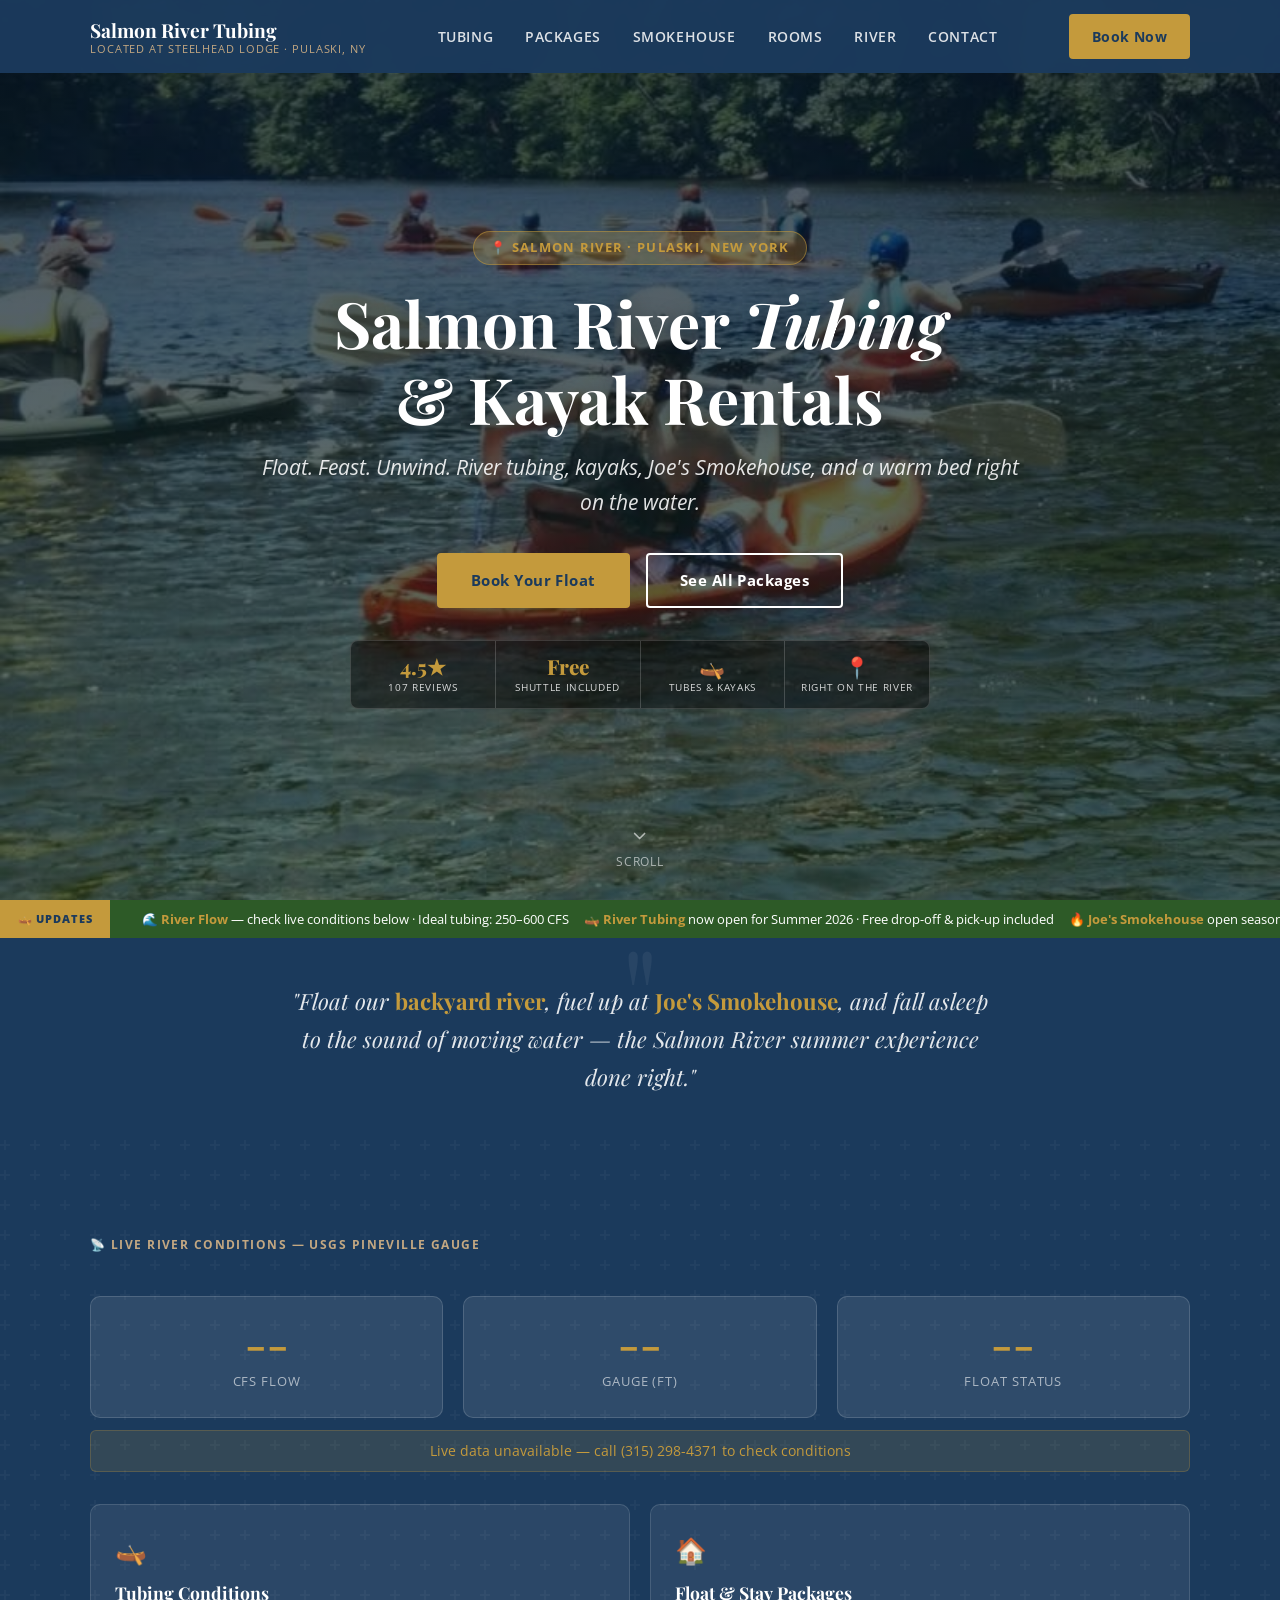
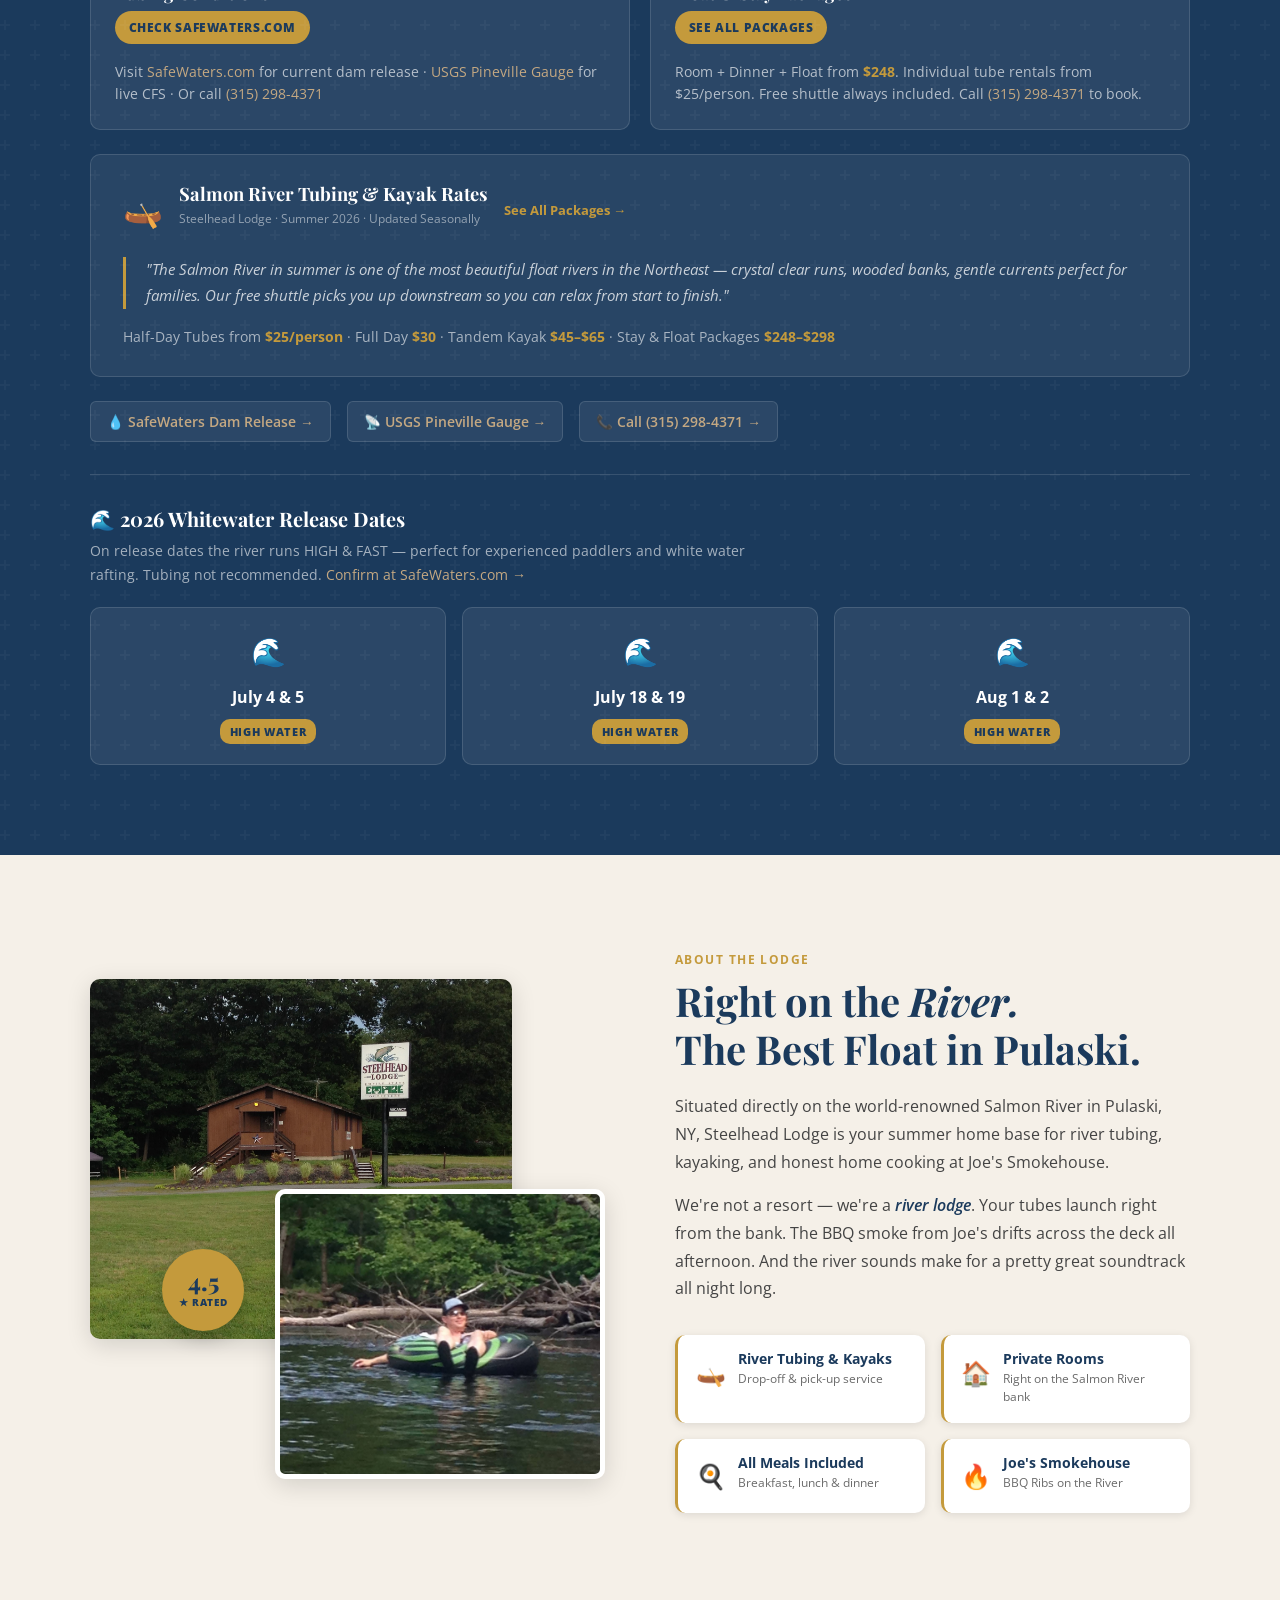
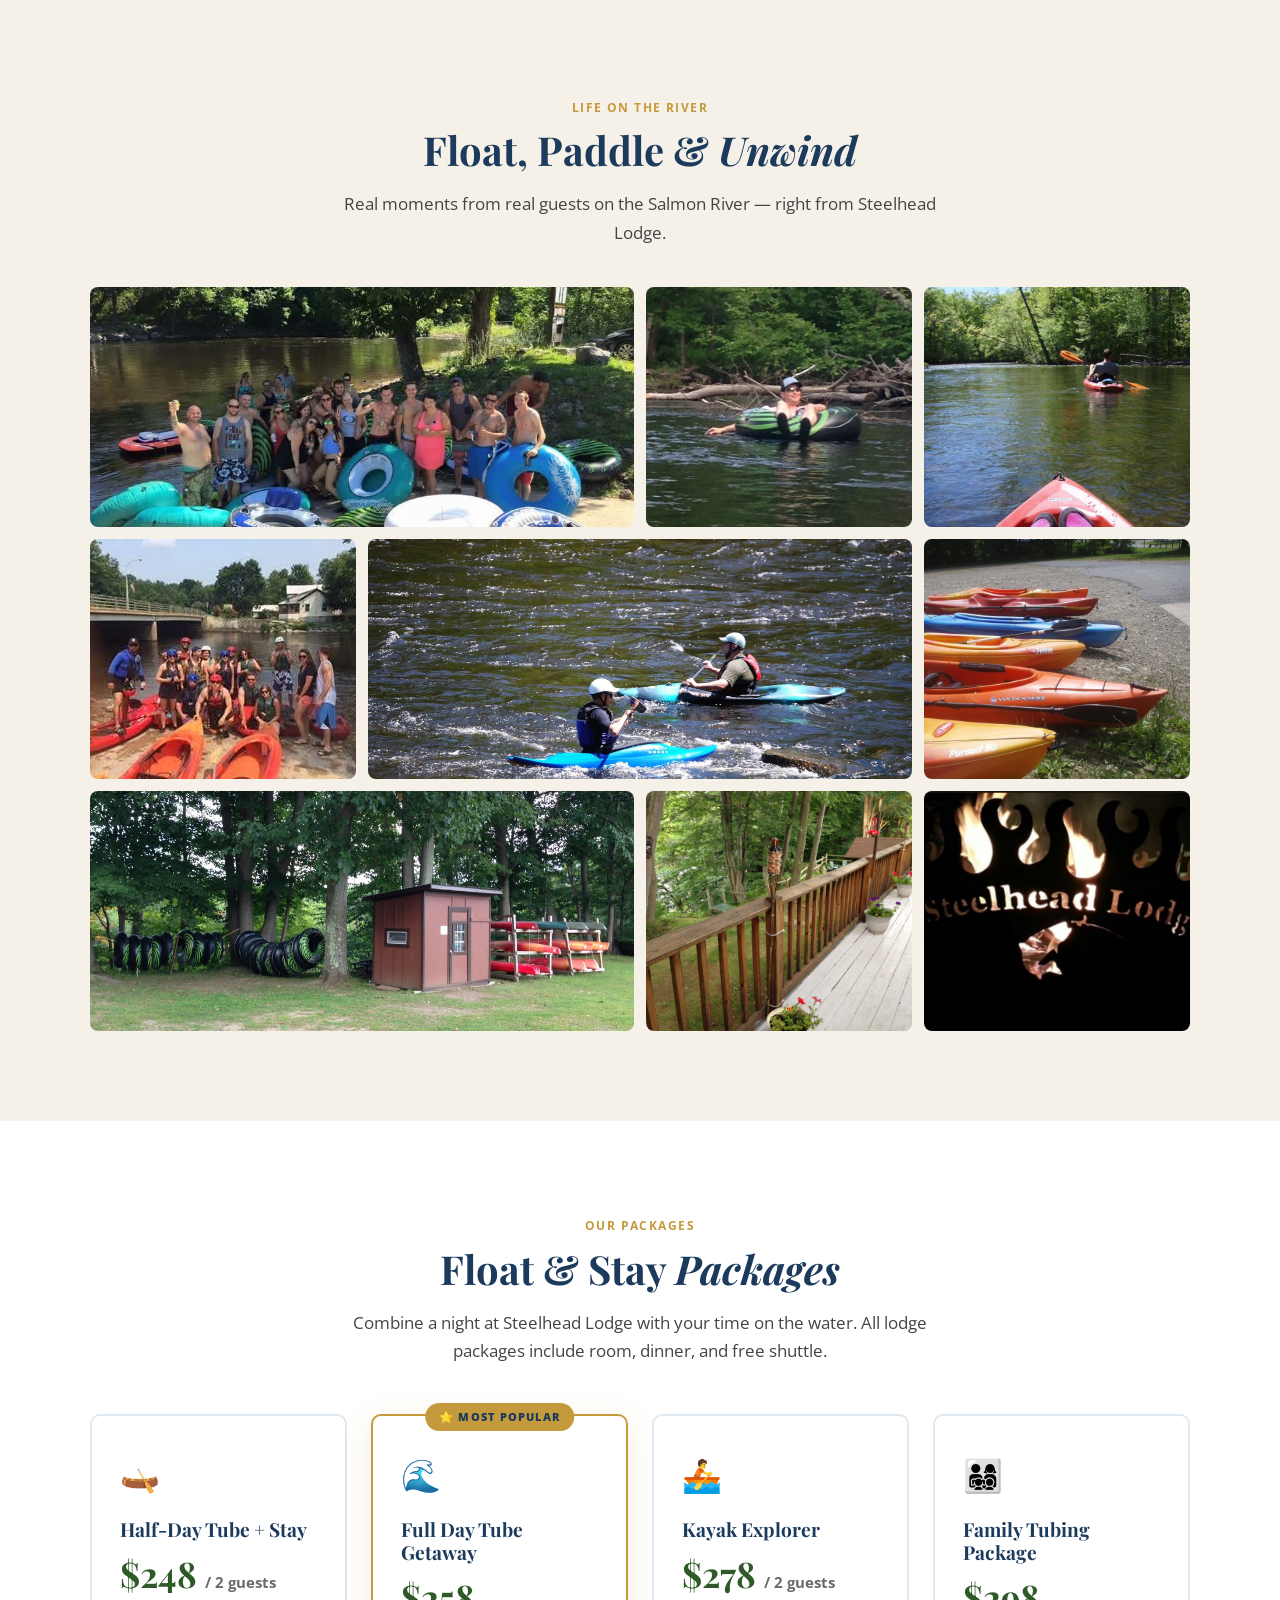
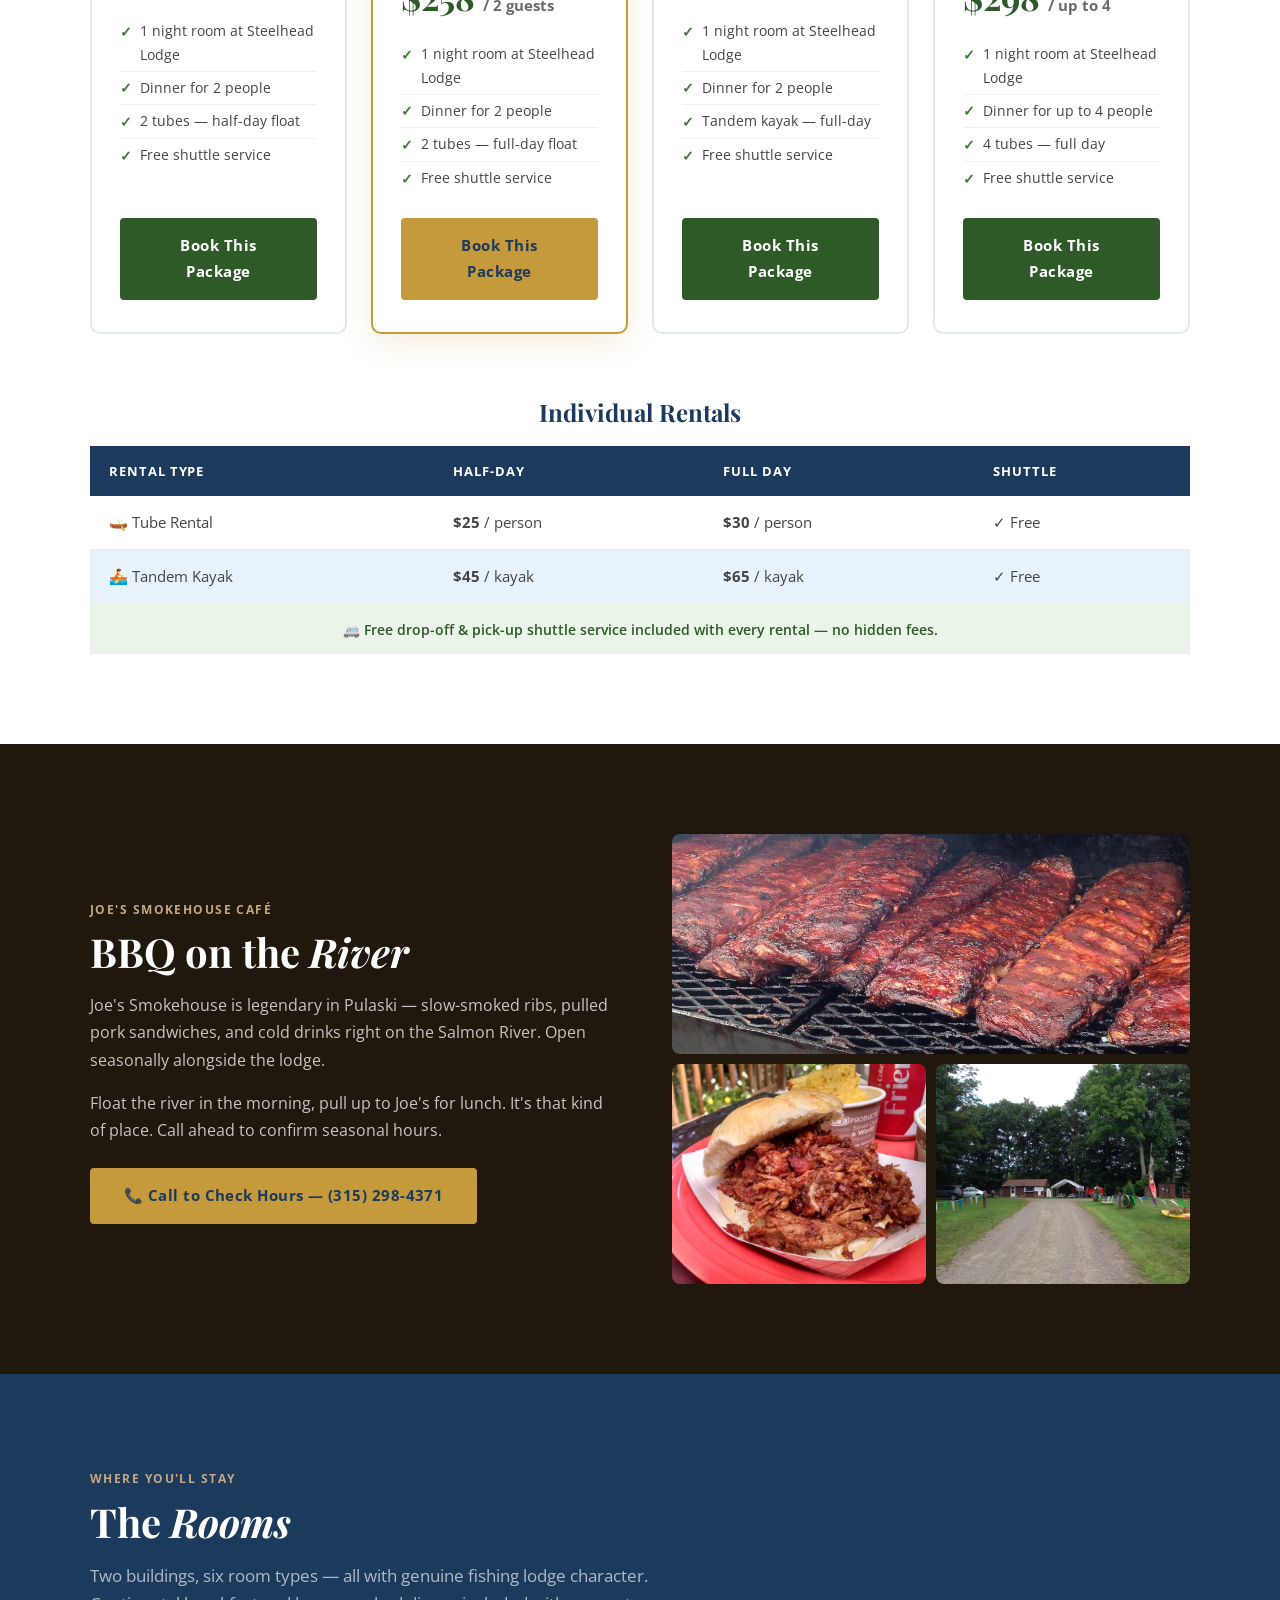
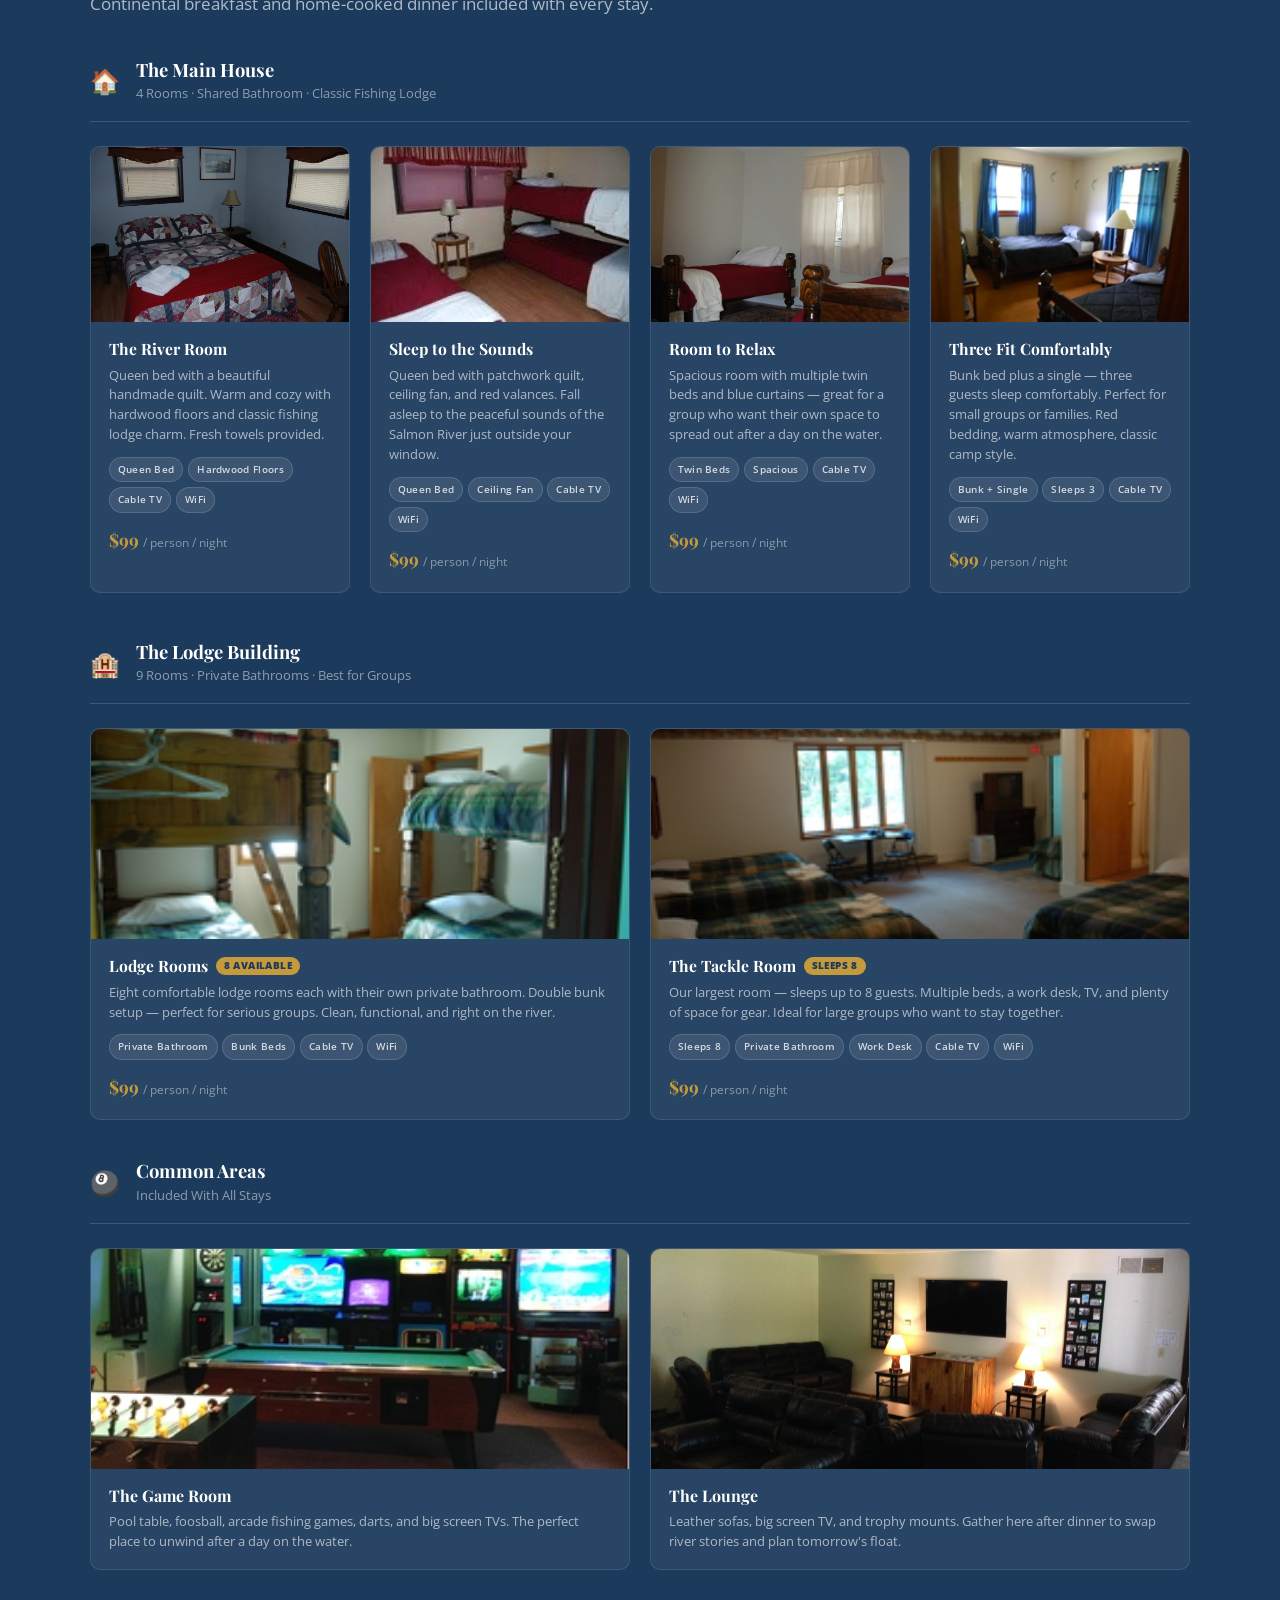
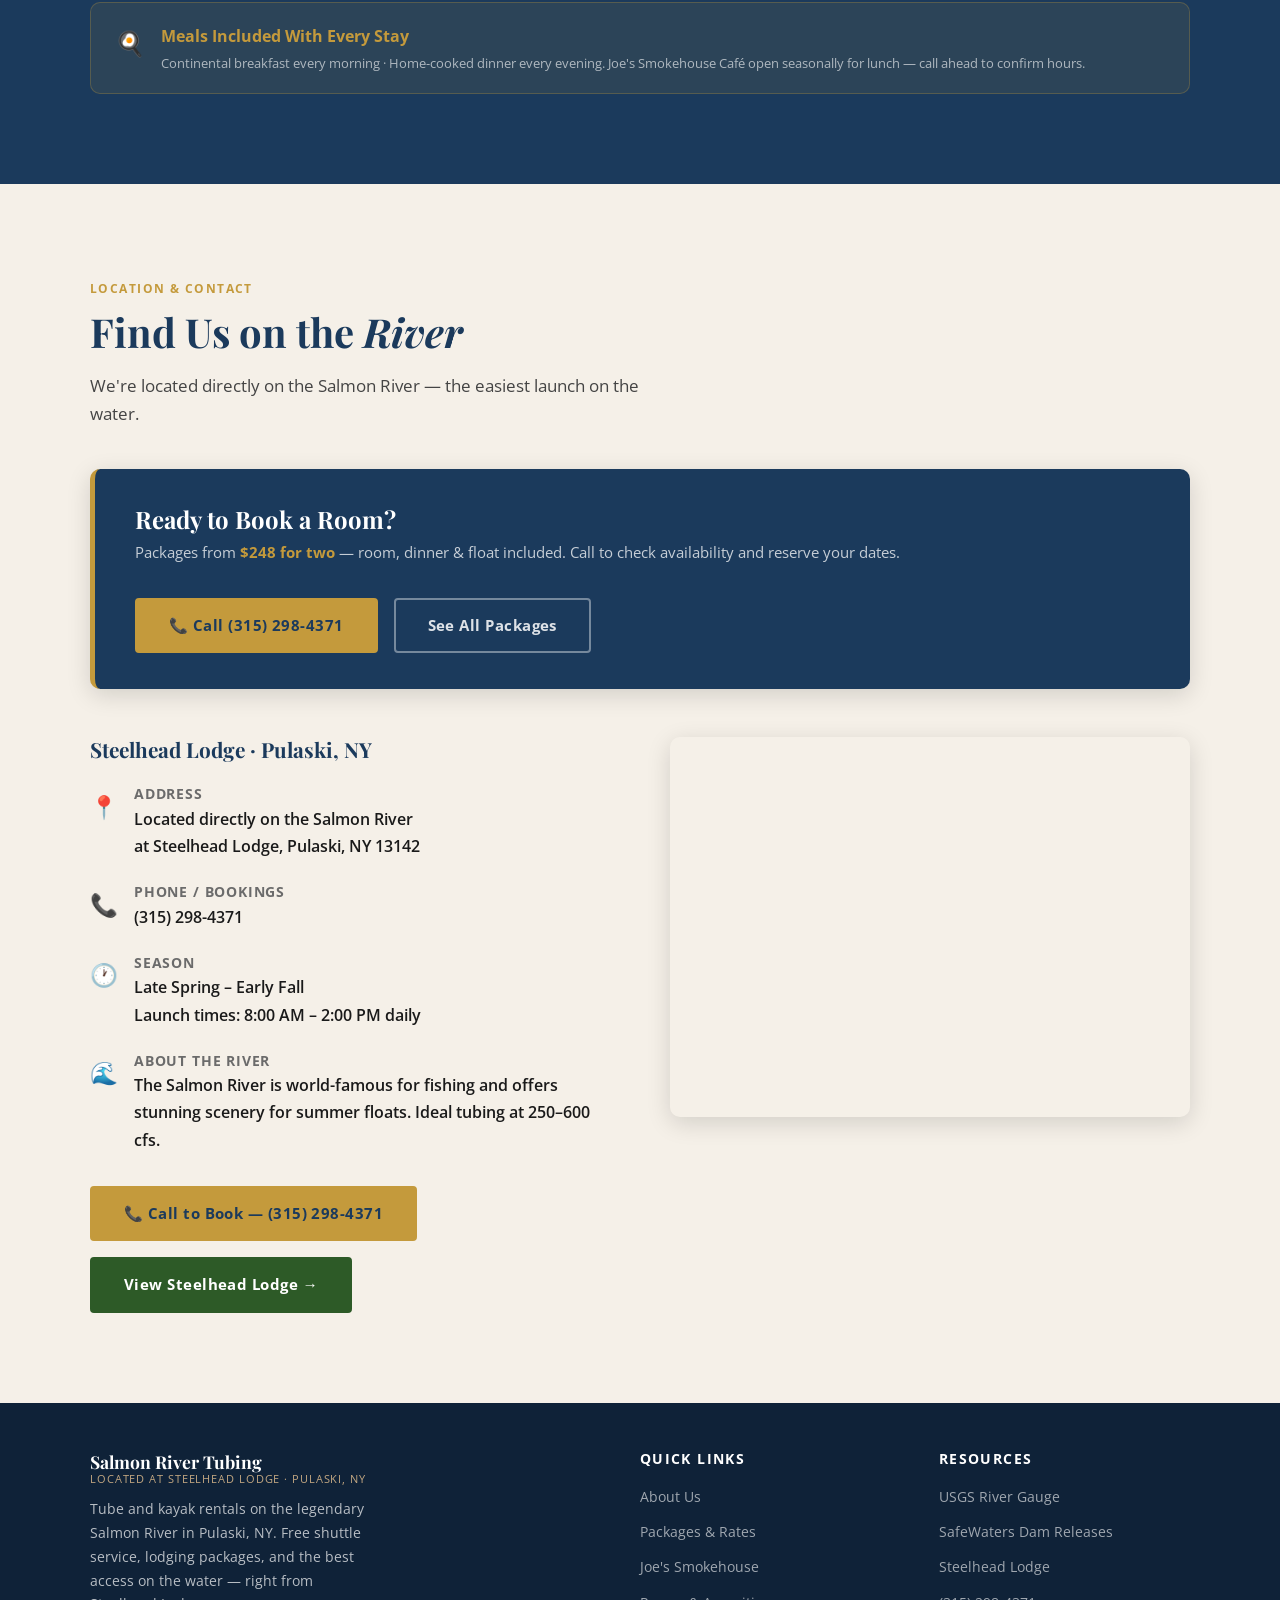
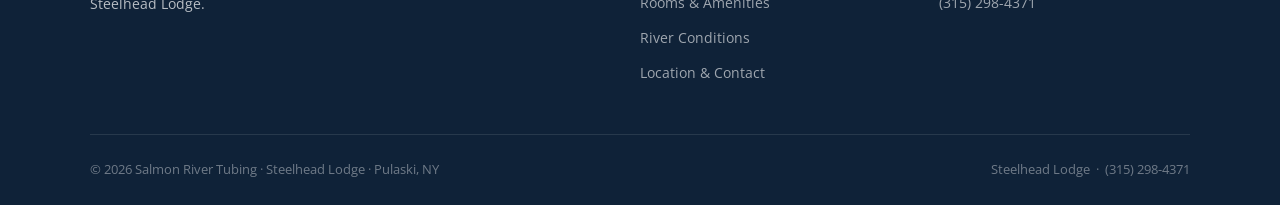
==== commit e3bff500: "Add files via upload" ====
--- a/index.html
+++ b/index.html
@@ -145,8 +145,8 @@
           <div class="live-label">Gauge (ft)</div>
         </div>
         <div class="live-stat-box">
-          <div class="live-num" id="flow-temp">--</div>
-          <div class="live-label">Water °F</div>
+          <div class="live-num" id="flow-status-badge">--</div>
+          <div class="live-label">Float Status</div>
         </div>
       </div>
       <div class="live-loading" id="flow-status" aria-live="polite">⏳ Loading live data from USGS…</div>
@@ -742,7 +742,7 @@
     async function fetchFlow() {
       const elCfs   = document.getElementById('flow-cfs');
       const elGauge = document.getElementById('flow-gauge');
-      const elTemp  = document.getElementById('flow-temp');
+      const elBadge = document.getElementById('flow-status-badge');
       const elSt    = document.getElementById('flow-status');
 
       // Helper: pull the most-recent non-missing value from a USGS IV response
@@ -761,34 +761,39 @@
       const BASE = 'https://waterservices.usgs.gov/nwis/iv/?sites=04250200&period=PT2H&format=json&parameterCd=';
 
       try {
-        const [resCfs, resGauge, resTemp] = await Promise.all([
+        const [resCfs, resGauge] = await Promise.all([
           fetch(BASE + '00060'),   // discharge CFS
-          fetch(BASE + '00065'),   // gauge height ft
-          fetch(BASE + '00010')    // water temp °C
+          fetch(BASE + '00065')    // gauge height ft
         ]);
 
-        const [dataCfs, dataGauge, dataTemp] = await Promise.all([
-          resCfs.json(), resGauge.json(), resTemp.json()
+        const [dataCfs, dataGauge] = await Promise.all([
+          resCfs.json(), resGauge.json()
         ]);
 
         const cfs   = getLatest(dataCfs);
         const gauge = getLatest(dataGauge);
-        const tempC = getLatest(dataTemp);
 
         elCfs.textContent   = cfs   !== null ? Math.round(cfs).toLocaleString() : '--';
         elGauge.textContent = gauge !== null ? gauge.toFixed(1)                 : '--';
-        elTemp.textContent  = tempC !== null ? (tempC * 9/5 + 32).toFixed(0) + '°' : '--';
 
         if (cfs === null) {
+          elBadge.textContent = '?';
+          elBadge.style.fontSize = '1.6rem';
           elSt.textContent = 'Live data unavailable — call (315) 298-4371 to check conditions';
           elSt.className   = 'live-loading status-warn';
         } else if (cfs < 150) {
+          elBadge.textContent = 'LOW';
+          elBadge.style.color = 'var(--gold)';
           elSt.textContent = '⚠ Low Flow — May be too shallow for tubing';
           elSt.className   = 'live-loading status-warn';
         } else if (cfs <= 600) {
+          elBadge.textContent = 'GOOD';
+          elBadge.style.color = '#4caf50';
           elSt.textContent = '✅ Great Tubing Conditions! (' + Math.round(cfs).toLocaleString() + ' CFS)';
           elSt.className   = 'live-loading status-good';
         } else {
+          elBadge.textContent = 'HIGH';
+          elBadge.style.color = '#e57373';
           elSt.textContent = '⚠ High Flow — Use Caution · Check release schedule below';
           elSt.className   = 'live-loading status-warn';
         }
@@ -796,7 +801,7 @@
       } catch {
         elCfs.textContent   = '--';
         elGauge.textContent = '--';
-        elTemp.textContent  = '--';
+        elBadge.textContent = '--';
         elSt.textContent    = 'Live data unavailable — call (315) 298-4371 to check conditions';
         elSt.className      = 'live-loading status-warn';
       }
--- a/css/styles.css
+++ b/css/styles.css
@@ -152,8 +152,8 @@
   align-items: center;
   overflow: hidden;
   background:
-    linear-gradient(to bottom, rgba(10,30,55,.55) 0%, rgba(20,60,40,.45) 100%),
-    url('images/hero.jpg') center center / cover no-repeat;
+    linear-gradient(to bottom, rgba(5,18,40,.72) 0%, rgba(10,38,20,.62) 100%),
+    url('../images/hero.JPG') center center / cover no-repeat;
 }
 .hero-fallback {
   position: absolute; inset: 0; z-index: -1;
@@ -515,6 +515,62 @@
 }
 .gauge-link:hover { color: var(--gold); }
 
+/* ---------- Book a Room Panel ---------- */
+.book-panel {
+  display: flex;
+  align-items: center;
+  justify-content: space-between;
+  gap: 2rem;
+  flex-wrap: wrap;
+  background: var(--blue-dark);
+  border-radius: var(--radius);
+  padding: 2.25rem 2.5rem;
+  margin: 2.5rem 0 3rem;
+  border-left: 5px solid var(--gold);
+  box-shadow: var(--shadow-md);
+}
+.book-panel-text h3 {
+  font-size: 1.5rem;
+  color: var(--white);
+  margin-bottom: .4rem;
+}
+.book-panel-text p {
+  font-size: .95rem;
+  color: rgba(255,255,255,.75);
+  margin: 0;
+}
+.book-panel-text strong { color: var(--gold); }
+.book-panel-ctas {
+  display: flex;
+  gap: 1rem;
+  flex-wrap: wrap;
+  flex-shrink: 0;
+}
+.btn-outline-dark {
+  display: inline-block;
+  padding: .8rem 2rem;
+  border-radius: 4px;
+  font-weight: 700;
+  font-size: .95rem;
+  letter-spacing: .03em;
+  cursor: pointer;
+  transition: all var(--transition);
+  border: 2px solid rgba(255,255,255,.4);
+  color: rgba(255,255,255,.85);
+  background: transparent;
+  text-align: center;
+}
+.btn-outline-dark:hover {
+  border-color: var(--gold);
+  color: var(--gold);
+  transform: translateY(-2px);
+}
+@media (max-width: 768px) {
+  .book-panel { flex-direction: column; align-items: flex-start; padding: 1.75rem; }
+  .book-panel-ctas { width: 100%; }
+  .book-panel-ctas .btn, .book-panel-ctas .btn-outline-dark { width: 100%; text-align: center; }
+}
+
 /* ---------- Location & Contact ---------- */
 .contact {
   padding: 90px 0;
@@ -636,14 +692,14 @@
 /* ---------- Lodge Experience Gallery ---------- */
 .lodge-experience {
   padding: 90px 0;
-  background: var(--white);
+  background: var(--cream);
 }
 .gallery-grid {
   display: grid;
   grid-template-columns: repeat(4, 1fr);
-  grid-auto-rows: 220px;
+  grid-auto-rows: 240px;
   gap: 12px;
-  margin-top: 3rem;
+  margin-top: 0;
 }
 .gallery-item {
   border-radius: 8px;
@@ -677,3 +733,710 @@
   .gallery-grid { grid-template-columns: 1fr; grid-auto-rows: 200px; }
   .gallery-item.gallery-wide, .gallery-item.gallery-tall { grid-column: span 1; grid-row: span 1; }
 }
+
+/* ---------- Rooms Section ---------- */
+.rooms {
+  padding: 90px 0;
+  background: var(--blue-dark);
+  color: var(--white);
+}
+.building-header {
+  display: flex;
+  align-items: center;
+  gap: 1rem;
+  margin: 2.5rem 0 1.5rem;
+  padding-bottom: 1rem;
+  border-bottom: 1px solid rgba(255,255,255,.15);
+}
+.building-icon { font-size: 1.5rem; flex-shrink: 0; }
+.building-header h3 {
+  font-size: 1.15rem;
+  color: var(--white);
+  margin-bottom: .15rem;
+  font-family: 'Playfair Display', Georgia, serif;
+}
+.building-header p {
+  font-size: .8rem;
+  color: rgba(255,255,255,.5);
+  margin: 0;
+}
+.rooms-grid {
+  display: grid;
+  grid-template-columns: repeat(4, 1fr);
+  gap: 1.25rem;
+}
+.room-card {
+  background: rgba(255,255,255,.06);
+  border-radius: var(--radius);
+  overflow: hidden;
+  border: 1px solid rgba(255,255,255,.1);
+  transition: transform var(--transition), box-shadow var(--transition);
+}
+.room-card:hover {
+  transform: translateY(-4px);
+  box-shadow: 0 14px 34px rgba(0,0,0,.35);
+}
+.room-card-wide { grid-column: span 2; }
+.room-photo {
+  height: 175px;
+  background-size: cover;
+  background-position: center;
+}
+.room-card-wide .room-photo { height: 210px; }
+.room-body { padding: 1.1rem; }
+.room-body h4 {
+  font-size: .98rem;
+  color: var(--white);
+  margin-bottom: .45rem;
+  display: flex;
+  align-items: center;
+  gap: .5rem;
+  flex-wrap: wrap;
+}
+.room-body p {
+  font-size: .8rem;
+  color: rgba(255,255,255,.62);
+  margin-bottom: .75rem;
+  line-height: 1.55;
+}
+.room-tags {
+  display: flex;
+  flex-wrap: wrap;
+  gap: .3rem;
+  margin-bottom: .75rem;
+}
+.room-tags span {
+  background: rgba(255,255,255,.09);
+  border: 1px solid rgba(255,255,255,.14);
+  color: rgba(255,255,255,.78);
+  font-size: .65rem;
+  padding: .18rem .5rem;
+  border-radius: 20px;
+  font-weight: 600;
+  letter-spacing: .03em;
+}
+.room-price {
+  font-family: 'Playfair Display', Georgia, serif;
+  font-size: 1.1rem;
+  font-weight: 700;
+  color: var(--gold);
+}
+.room-price span {
+  font-size: .72rem;
+  color: rgba(255,255,255,.45);
+  font-family: 'Open Sans', sans-serif;
+  font-weight: 400;
+}
+.avail-badge {
+  background: var(--gold);
+  color: var(--blue-dark);
+  font-size: .62rem;
+  padding: .18rem .5rem;
+  border-radius: 20px;
+  font-family: 'Open Sans', sans-serif;
+  font-weight: 800;
+  letter-spacing: .04em;
+  text-transform: uppercase;
+}
+
+/* Common Areas */
+.common-areas { margin-top: 1rem; }
+.common-grid {
+  display: grid;
+  grid-template-columns: 1fr 1fr;
+  gap: 1.25rem;
+}
+.common-card {
+  background: rgba(255,255,255,.06);
+  border-radius: var(--radius);
+  overflow: hidden;
+  border: 1px solid rgba(255,255,255,.1);
+}
+.common-photo {
+  height: 220px;
+  background-size: cover;
+  background-position: center;
+}
+.common-body { padding: 1.1rem; }
+.common-body h4 {
+  font-size: 1rem;
+  color: var(--white);
+  margin-bottom: .4rem;
+}
+.common-body p {
+  font-size: .8rem;
+  color: rgba(255,255,255,.62);
+  line-height: 1.55;
+  margin: 0;
+}
+
+/* Meals Callout */
+.meals-callout {
+  margin-top: 2rem;
+  background: rgba(196,154,60,.1);
+  border: 1px solid rgba(196,154,60,.28);
+  border-radius: var(--radius);
+  padding: 1.25rem 1.5rem;
+  display: flex;
+  align-items: flex-start;
+  gap: 1rem;
+  font-size: 1.5rem;
+}
+.meals-callout > div strong {
+  display: block;
+  color: var(--gold);
+  font-size: .98rem;
+  margin-bottom: .25rem;
+  font-family: 'Open Sans', sans-serif;
+}
+.meals-callout > div p {
+  font-size: .8rem;
+  color: rgba(255,255,255,.62);
+  margin: 0;
+  line-height: 1.55;
+}
+
+/* Rooms responsive */
+@media (max-width: 900px) {
+  .rooms-grid { grid-template-columns: repeat(2, 1fr); }
+  .room-card-wide { grid-column: span 1; }
+}
+@media (max-width: 560px) {
+  .rooms-grid { grid-template-columns: 1fr; }
+  .common-grid { grid-template-columns: 1fr; }
+}
+
+/* ---------- Scrolling Ticker ---------- */
+.ticker-wrap {
+  background: var(--green-dark);
+  color: var(--white);
+  display: flex;
+  align-items: stretch;
+  overflow: hidden;
+  height: 38px;
+}
+.ticker-label {
+  flex-shrink: 0;
+  background: var(--gold);
+  color: var(--blue-dark);
+  font-weight: 800;
+  font-size: .7rem;
+  text-transform: uppercase;
+  letter-spacing: .08em;
+  padding: 0 1.1rem;
+  display: flex;
+  align-items: center;
+  white-space: nowrap;
+}
+.ticker-outer {
+  flex: 1;
+  overflow: hidden;
+  display: flex;
+  align-items: center;
+}
+.ticker-inner {
+  display: inline-block;
+  white-space: nowrap;
+  font-size: .8rem;
+  line-height: 1;
+  animation: ticker-scroll 60s linear infinite;
+  padding-left: 2rem;
+}
+.ticker-inner strong { color: var(--gold); font-weight: 700; }
+@keyframes ticker-scroll {
+  0%   { transform: translateX(0); }
+  100% { transform: translateX(-50%); }
+}
+
+/* ---------- Hero Stats Bar (replaces badges) ---------- */
+.hero-stats {
+  display: flex;
+  justify-content: center;
+  margin: 2rem auto 0;
+  background: rgba(0,0,0,.45);
+  border: 1px solid rgba(255,255,255,.15);
+  border-radius: 8px;
+  overflow: hidden;
+  max-width: 580px;
+}
+.hero-stat {
+  flex: 1;
+  padding: .85rem .5rem;
+  text-align: center;
+  border-right: 1px solid rgba(255,255,255,.18);
+}
+.hero-stat:last-child { border-right: none; }
+.stat-num {
+  display: block;
+  font-size: 1.3rem;
+  font-weight: 800;
+  color: var(--gold);
+  font-family: 'Playfair Display', Georgia, serif;
+  line-height: 1.1;
+}
+.stat-label {
+  display: block;
+  font-size: .6rem;
+  color: rgba(255,255,255,.82);
+  text-transform: uppercase;
+  letter-spacing: .07em;
+  margin-top: .25rem;
+  line-height: 1.3;
+}
+
+/* ---------- Pull Quote ---------- */
+.pull-quote-section {
+  background: var(--blue-dark);
+  padding: 2.75rem 0;
+  text-align: center;
+  position: relative;
+}
+.pull-quote-section::before {
+  content: '"';
+  position: absolute;
+  top: -10px; left: 50%;
+  transform: translateX(-50%);
+  font-family: 'Playfair Display', Georgia, serif;
+  font-size: 8rem;
+  color: rgba(255,255,255,.06);
+  line-height: 1;
+  pointer-events: none;
+}
+.pull-quote {
+  font-family: 'Playfair Display', Georgia, serif;
+  font-size: clamp(1.05rem, 2.2vw, 1.4rem);
+  font-style: italic;
+  color: rgba(255,255,255,.88);
+  max-width: 760px;
+  margin: 0 auto;
+  line-height: 1.7;
+  border: none;
+  padding: 0 1.5rem;
+}
+.pull-quote strong { color: var(--gold); font-style: normal; font-weight: 700; }
+
+/* ---------- About Lodge ("Right on the River") ---------- */
+.about-lodge {
+  padding: 90px 0;
+  background: var(--cream);
+}
+.about-grid {
+  display: grid;
+  grid-template-columns: 1fr 1fr;
+  gap: 70px;
+  align-items: center;
+}
+
+/* Photo Stack */
+.about-photo-wrap {
+  position: relative;
+  height: 500px;
+}
+.about-photo-main {
+  position: absolute;
+  top: 0; left: 0;
+  width: 82%;
+  height: 72%;
+  border-radius: var(--radius);
+  background-size: cover;
+  background-position: center;
+  box-shadow: var(--shadow-md);
+}
+.about-photo-second {
+  position: absolute;
+  bottom: 0; right: 0;
+  width: 64%;
+  height: 58%;
+  border-radius: var(--radius);
+  background-size: cover;
+  background-position: center;
+  box-shadow: var(--shadow-md);
+  border: 5px solid var(--white);
+}
+.about-photo-badge {
+  position: absolute;
+  top: 54%; left: 14%;
+  background: var(--gold);
+  color: var(--blue-dark);
+  border-radius: 50%;
+  width: 82px;
+  height: 82px;
+  display: flex;
+  flex-direction: column;
+  align-items: center;
+  justify-content: center;
+  gap: 2px;
+  box-shadow: 0 6px 20px rgba(0,0,0,.25);
+  z-index: 2;
+  text-align: center;
+}
+.about-photo-badge strong {
+  font-family: 'Playfair Display', Georgia, serif;
+  font-size: 1.5rem;
+  font-weight: 800;
+  line-height: 1;
+  color: var(--blue-dark);
+}
+.about-photo-badge span {
+  font-size: .6rem;
+  font-weight: 800;
+  letter-spacing: .07em;
+  text-transform: uppercase;
+}
+
+/* About Text */
+.about-text .section-label { margin-bottom: .4rem; }
+.about-text .section-title { margin-bottom: 1.25rem; }
+.about-body {
+  margin-bottom: 2rem;
+}
+.about-body p {
+  color: var(--text-mid);
+  margin-bottom: 1rem;
+  font-size: 1.02rem;
+}
+.about-body em {
+  font-style: italic;
+  color: var(--blue-dark);
+  font-weight: 600;
+}
+.about-features {
+  display: grid;
+  grid-template-columns: 1fr 1fr;
+  gap: 1rem;
+}
+.about-feature {
+  display: flex;
+  align-items: flex-start;
+  gap: .75rem;
+  background: var(--white);
+  border-radius: var(--radius);
+  padding: 1rem 1.1rem;
+  box-shadow: var(--shadow-sm);
+  border-left: 3px solid var(--gold);
+}
+.about-icon { font-size: 1.5rem; flex-shrink: 0; margin-top: .1rem; }
+.about-feature h4 {
+  font-size: .88rem;
+  color: var(--blue-dark);
+  font-family: 'Open Sans', sans-serif;
+  font-weight: 700;
+  margin-bottom: .15rem;
+}
+.about-feature p {
+  font-size: .78rem;
+  color: var(--text-light);
+  line-height: 1.45;
+  margin: 0;
+}
+
+/* ---------- Additional Responsive ---------- */
+@media (max-width: 960px) {
+  .about-grid { grid-template-columns: 1fr; gap: 2.5rem; }
+  .about-photo-wrap { height: 360px; }
+}
+@media (max-width: 768px) {
+  .about-photo-wrap { height: 300px; }
+  .about-photo-badge { width: 68px; height: 68px; }
+  .about-photo-badge strong { font-size: 1.2rem; }
+}
+@media (max-width: 480px) {
+  .hero-stats { flex-wrap: wrap; border-radius: 6px; }
+  .hero-stat { flex: 0 0 50%; border-bottom: 1px solid rgba(255,255,255,.18); }
+  .hero-stat:nth-child(3), .hero-stat:nth-child(4) { border-bottom: none; }
+  .hero-stat:nth-child(2) { border-right: none; }
+  .about-features { grid-template-columns: 1fr; }
+  .about-photo-wrap { height: 260px; }
+}
+
+/* ---------- Hero CTAs ---------- */
+.hero-ctas {
+  display: flex;
+  flex-wrap: wrap;
+  gap: 1rem;
+  justify-content: center;
+  margin-bottom: .5rem;
+}
+
+/* ---------- Live River Conditions (new layout) ---------- */
+.live-stats-row {
+  display: grid;
+  grid-template-columns: repeat(3, 1fr);
+  gap: 1.25rem;
+  margin: 2rem 0 .75rem;
+}
+.live-stat-box {
+  background: rgba(255,255,255,.09);
+  border: 1px solid rgba(255,255,255,.15);
+  border-radius: var(--radius);
+  padding: 1.5rem 1rem;
+  text-align: center;
+}
+.live-num {
+  font-size: 2.8rem;
+  font-family: 'Playfair Display', Georgia, serif;
+  font-weight: 700;
+  color: var(--gold);
+  line-height: 1;
+  margin-bottom: .35rem;
+}
+.live-label {
+  font-size: .8rem;
+  color: rgba(255,255,255,.6);
+  text-transform: uppercase;
+  letter-spacing: .07em;
+}
+.live-loading {
+  text-align: center;
+  font-size: .9rem;
+  color: rgba(255,255,255,.65);
+  margin-bottom: 2rem;
+  padding: .5rem;
+  border-radius: 6px;
+}
+.live-loading.status-good {
+  background: rgba(45,90,39,.35);
+  color: #7DCC75;
+  border: 1px solid rgba(125,204,117,.25);
+}
+.live-loading.status-warn {
+  background: rgba(196,154,60,.15);
+  color: var(--gold);
+  border: 1px solid rgba(196,154,60,.25);
+}
+
+/* Condition Cards */
+.cond-cards {
+  display: grid;
+  grid-template-columns: 1fr 1fr;
+  gap: 1.25rem;
+  margin-bottom: 1.5rem;
+}
+.cond-card {
+  background: rgba(255,255,255,.07);
+  border: 1px solid rgba(255,255,255,.13);
+  border-radius: var(--radius);
+  padding: 1.5rem;
+}
+.cond-icon {
+  font-size: 1.6rem;
+  display: block;
+  margin-bottom: .6rem;
+}
+.cond-card h3 {
+  color: var(--white);
+  font-size: 1.1rem;
+  margin-bottom: .5rem;
+}
+.cond-card p {
+  font-size: .85rem;
+  color: rgba(255,255,255,.65);
+  line-height: 1.6;
+  margin: .5rem 0 0;
+}
+.cond-card p a { color: var(--wood-light); }
+.cond-card p a:hover { color: var(--gold); }
+.cond-link {
+  display: inline-block;
+  background: var(--gold);
+  color: var(--blue-dark);
+  font-size: .78rem;
+  font-weight: 800;
+  letter-spacing: .05em;
+  text-transform: uppercase;
+  padding: .35rem .85rem;
+  border-radius: 20px;
+  margin-bottom: .6rem;
+}
+.cond-link:hover { background: #a8832e; color: var(--white); }
+
+/* Report / Rates Card */
+.report-card {
+  background: rgba(255,255,255,.06);
+  border: 1px solid rgba(255,255,255,.13);
+  border-radius: var(--radius);
+  padding: 1.75rem 2rem;
+  margin-bottom: 1.5rem;
+}
+.report-header {
+  display: flex;
+  align-items: flex-start;
+  gap: 1rem;
+  flex-wrap: wrap;
+  margin-bottom: 1.25rem;
+}
+.report-icon { font-size: 2rem; flex-shrink: 0; }
+.report-header h3 {
+  color: var(--white);
+  font-size: 1.15rem;
+  margin-bottom: .2rem;
+  flex: 1;
+}
+.report-byline {
+  font-size: .78rem;
+  color: rgba(255,255,255,.5);
+  margin: 0;
+}
+.report-link {
+  flex-shrink: 0;
+  font-size: .82rem;
+  font-weight: 700;
+  color: var(--gold);
+  white-space: nowrap;
+  align-self: center;
+}
+.report-link:hover { color: var(--wood-light); }
+.report-quote {
+  border-left: 3px solid var(--gold);
+  padding-left: 1.25rem;
+  font-style: italic;
+  color: rgba(255,255,255,.75);
+  font-size: .95rem;
+  line-height: 1.7;
+  margin: 0 0 1rem;
+}
+.report-meta {
+  font-size: .85rem;
+  color: rgba(255,255,255,.6);
+}
+.report-meta strong { color: var(--gold); }
+
+/* River Flow Chart */
+.river-chart-wrap {
+  background: rgba(255,255,255,.05);
+  border: 1px solid rgba(255,255,255,.1);
+  border-radius: var(--radius);
+  padding: 1.5rem;
+  margin-bottom: 1.5rem;
+}
+.chart-title {
+  font-size: 1rem;
+  color: var(--white);
+  font-family: 'Playfair Display', Georgia, serif;
+  display: flex;
+  align-items: center;
+  gap: .75rem;
+  flex-wrap: wrap;
+}
+.chart-title .gauge-link { font-size: .82rem; }
+
+/* Conditions Resources */
+.conditions-resources {
+  display: flex;
+  flex-wrap: wrap;
+  gap: 1rem;
+  margin-bottom: 2rem;
+}
+.conditions-resources a {
+  background: rgba(255,255,255,.07);
+  border: 1px solid rgba(255,255,255,.13);
+  color: var(--wood-light);
+  padding: .5rem 1rem;
+  border-radius: 6px;
+  font-size: .85rem;
+  font-weight: 600;
+  transition: all var(--transition);
+}
+.conditions-resources a:hover {
+  background: rgba(196,154,60,.15);
+  border-color: var(--gold);
+  color: var(--gold);
+}
+
+/* Release Date Boxes */
+.releases-section {
+  border-top: 1px solid rgba(255,255,255,.12);
+  padding-top: 2rem;
+}
+.releases-section h3 {
+  color: var(--white);
+  font-size: 1.25rem;
+  margin-bottom: .5rem;
+}
+.releases-sub {
+  font-size: .88rem;
+  color: rgba(255,255,255,.6);
+  margin-bottom: 1.25rem;
+  max-width: 680px;
+}
+.releases-sub a { color: var(--wood-light); }
+.releases-sub a:hover { color: var(--gold); }
+.release-boxes {
+  display: grid;
+  grid-template-columns: repeat(3, 1fr);
+  gap: 1rem;
+}
+.release-box {
+  background: rgba(255,255,255,.07);
+  border: 1px solid rgba(255,255,255,.13);
+  border-radius: var(--radius);
+  padding: 1.25rem;
+  text-align: center;
+  display: flex;
+  flex-direction: column;
+  align-items: center;
+  gap: .5rem;
+}
+.release-box > span:first-child { font-size: 1.75rem; }
+.release-box strong { color: var(--white); font-size: 1rem; }
+
+/* ---------- Smokehouse ---------- */
+.smokehouse {
+  padding: 90px 0;
+  background: #1a120a;
+  color: var(--white);
+  position: relative;
+  overflow: hidden;
+}
+.smokehouse::before {
+  content: '';
+  position: absolute;
+  inset: 0;
+  background: url("data:image/svg+xml,%3Csvg width='80' height='80' viewBox='0 0 80 80' xmlns='http://www.w3.org/2000/svg'%3E%3Cg fill='%238B6F47' fill-opacity='0.05'%3E%3Cpath d='M0 0h80v80H0z'/%3E%3C/g%3E%3C/svg%3E");
+  pointer-events: none;
+}
+.smokehouse-inner {
+  position: relative;
+  display: grid;
+  grid-template-columns: 1fr 1fr;
+  gap: 4rem;
+  align-items: center;
+}
+.smokehouse-text .section-title { margin-bottom: 1rem; }
+.smokehouse-gallery {
+  display: grid;
+  grid-template-columns: 1fr 1fr;
+  grid-template-rows: 220px 220px;
+  gap: 10px;
+}
+.smoke-photo {
+  border-radius: 8px;
+  background-size: cover;
+  background-position: center;
+  transition: transform var(--transition);
+}
+.smoke-photo:hover { transform: scale(1.02); }
+.smoke-wide { grid-column: span 2; }
+
+/* Smokehouse responsive */
+@media (max-width: 900px) {
+  .smokehouse-inner { grid-template-columns: 1fr; gap: 2.5rem; }
+  .smokehouse-gallery { grid-template-rows: 200px 200px; }
+}
+@media (max-width: 560px) {
+  .smokehouse-gallery { grid-template-columns: 1fr; grid-template-rows: auto; }
+  .smoke-wide { grid-column: span 1; }
+  .smoke-photo { height: 200px; }
+}
+
+/* Conditions responsive */
+@media (max-width: 900px) {
+  .live-stats-row { grid-template-columns: repeat(3, 1fr); }
+  .cond-cards { grid-template-columns: 1fr; }
+  .release-boxes { grid-template-columns: 1fr; }
+}
+@media (max-width: 560px) {
+  .live-stats-row { grid-template-columns: 1fr; }
+  .report-header { flex-direction: column; }
+  .conditions-resources { flex-direction: column; }
+}
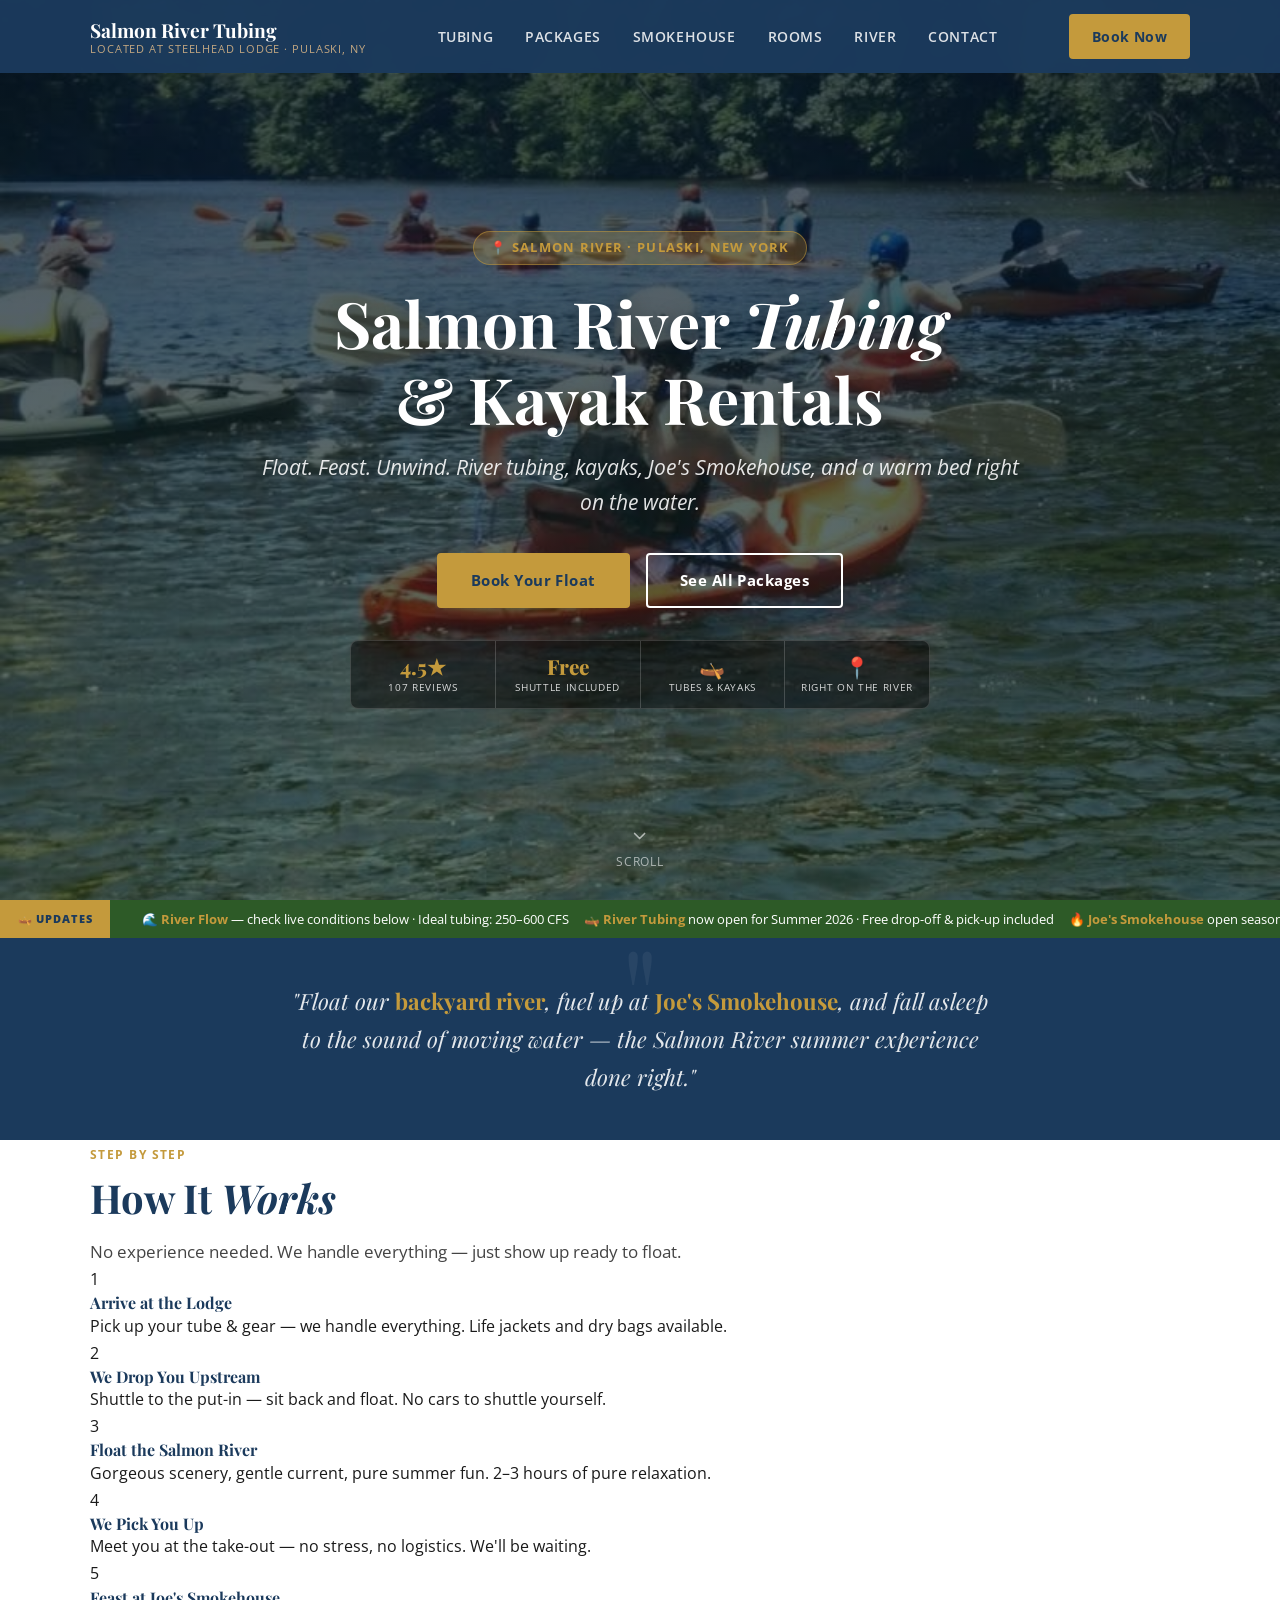
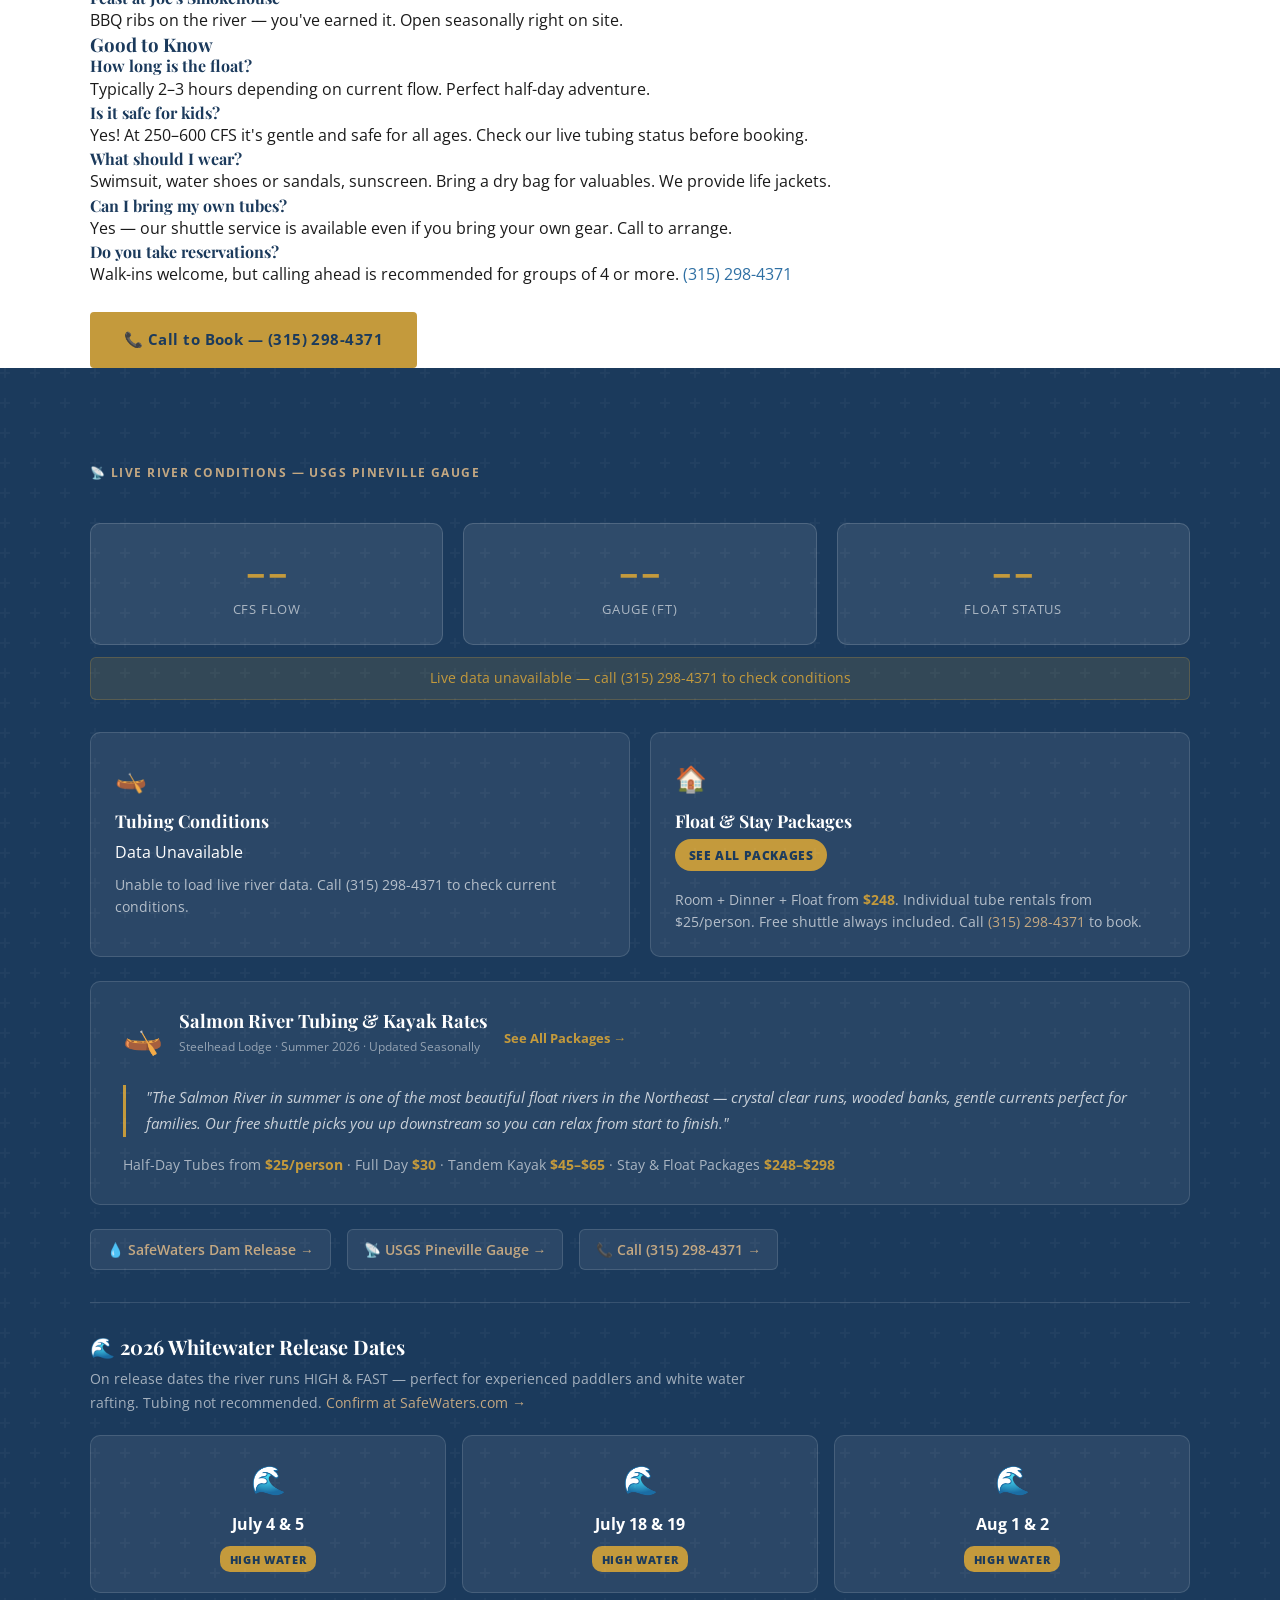
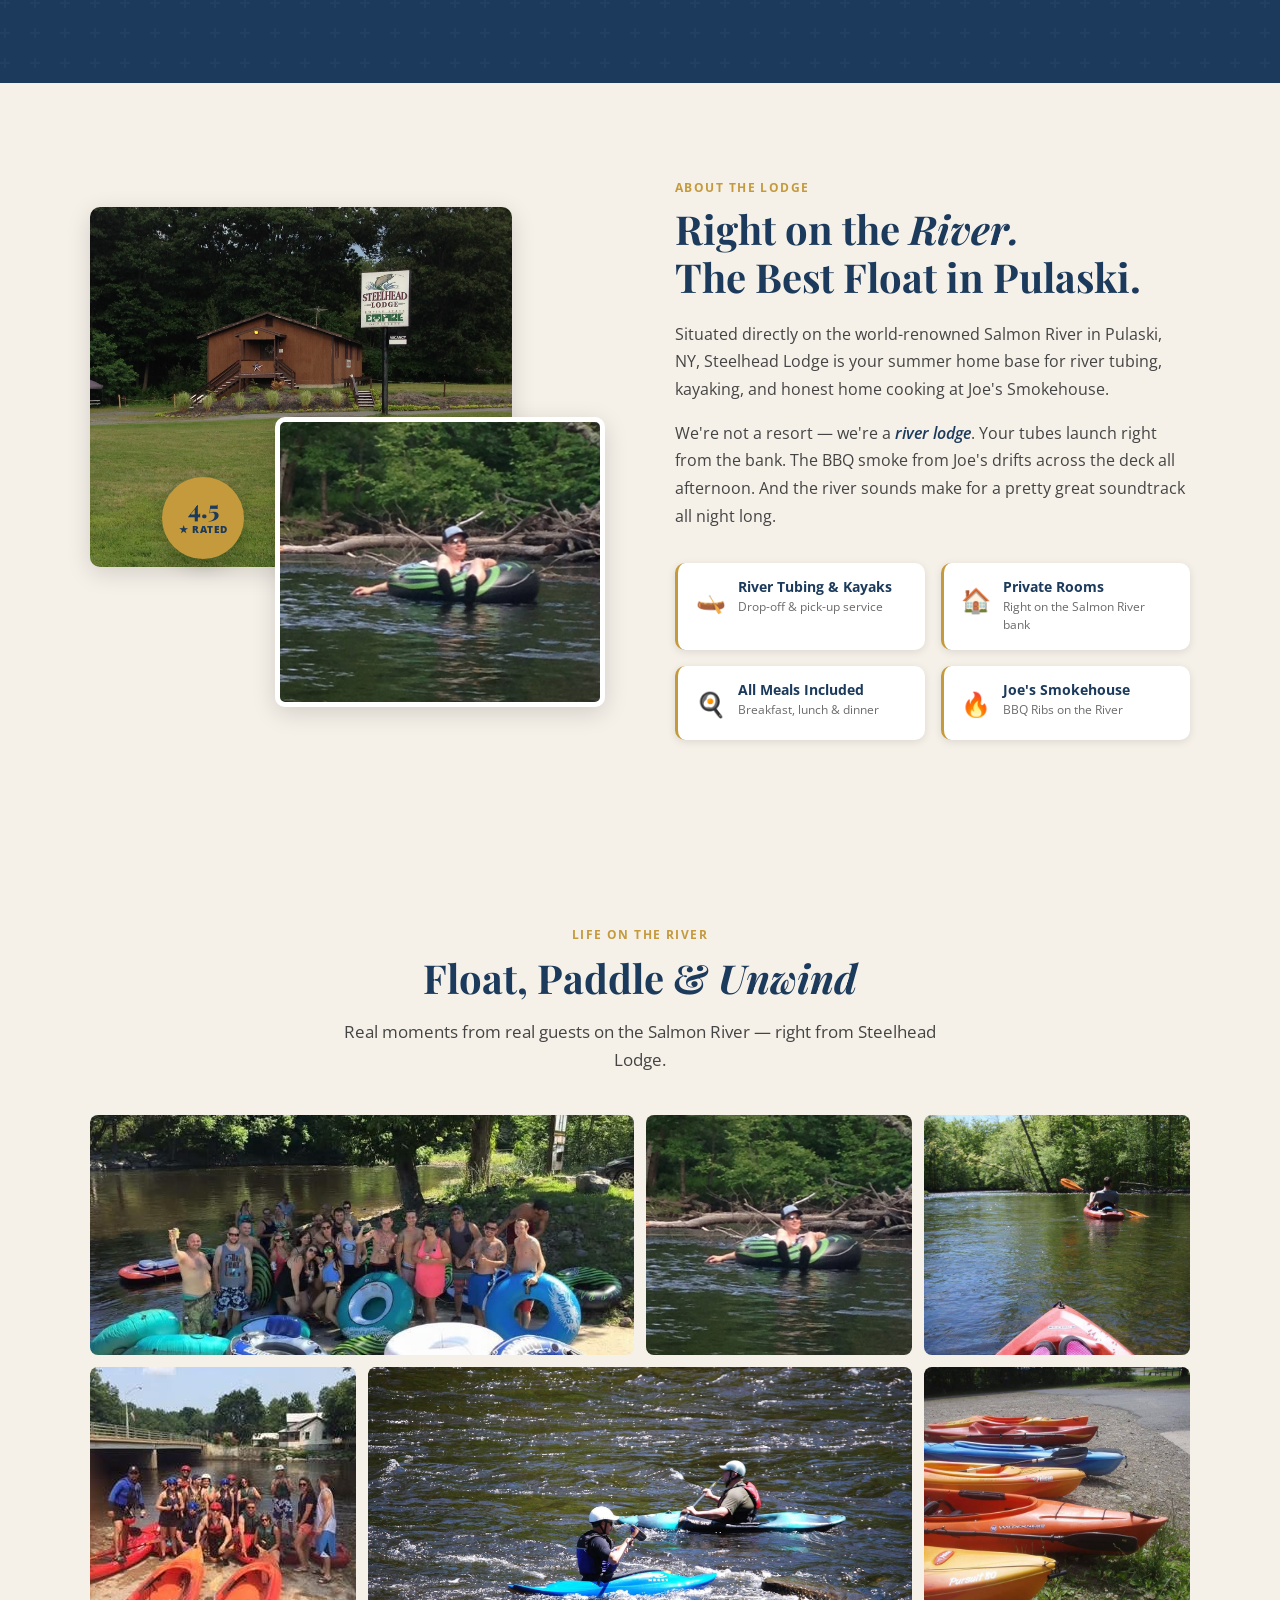
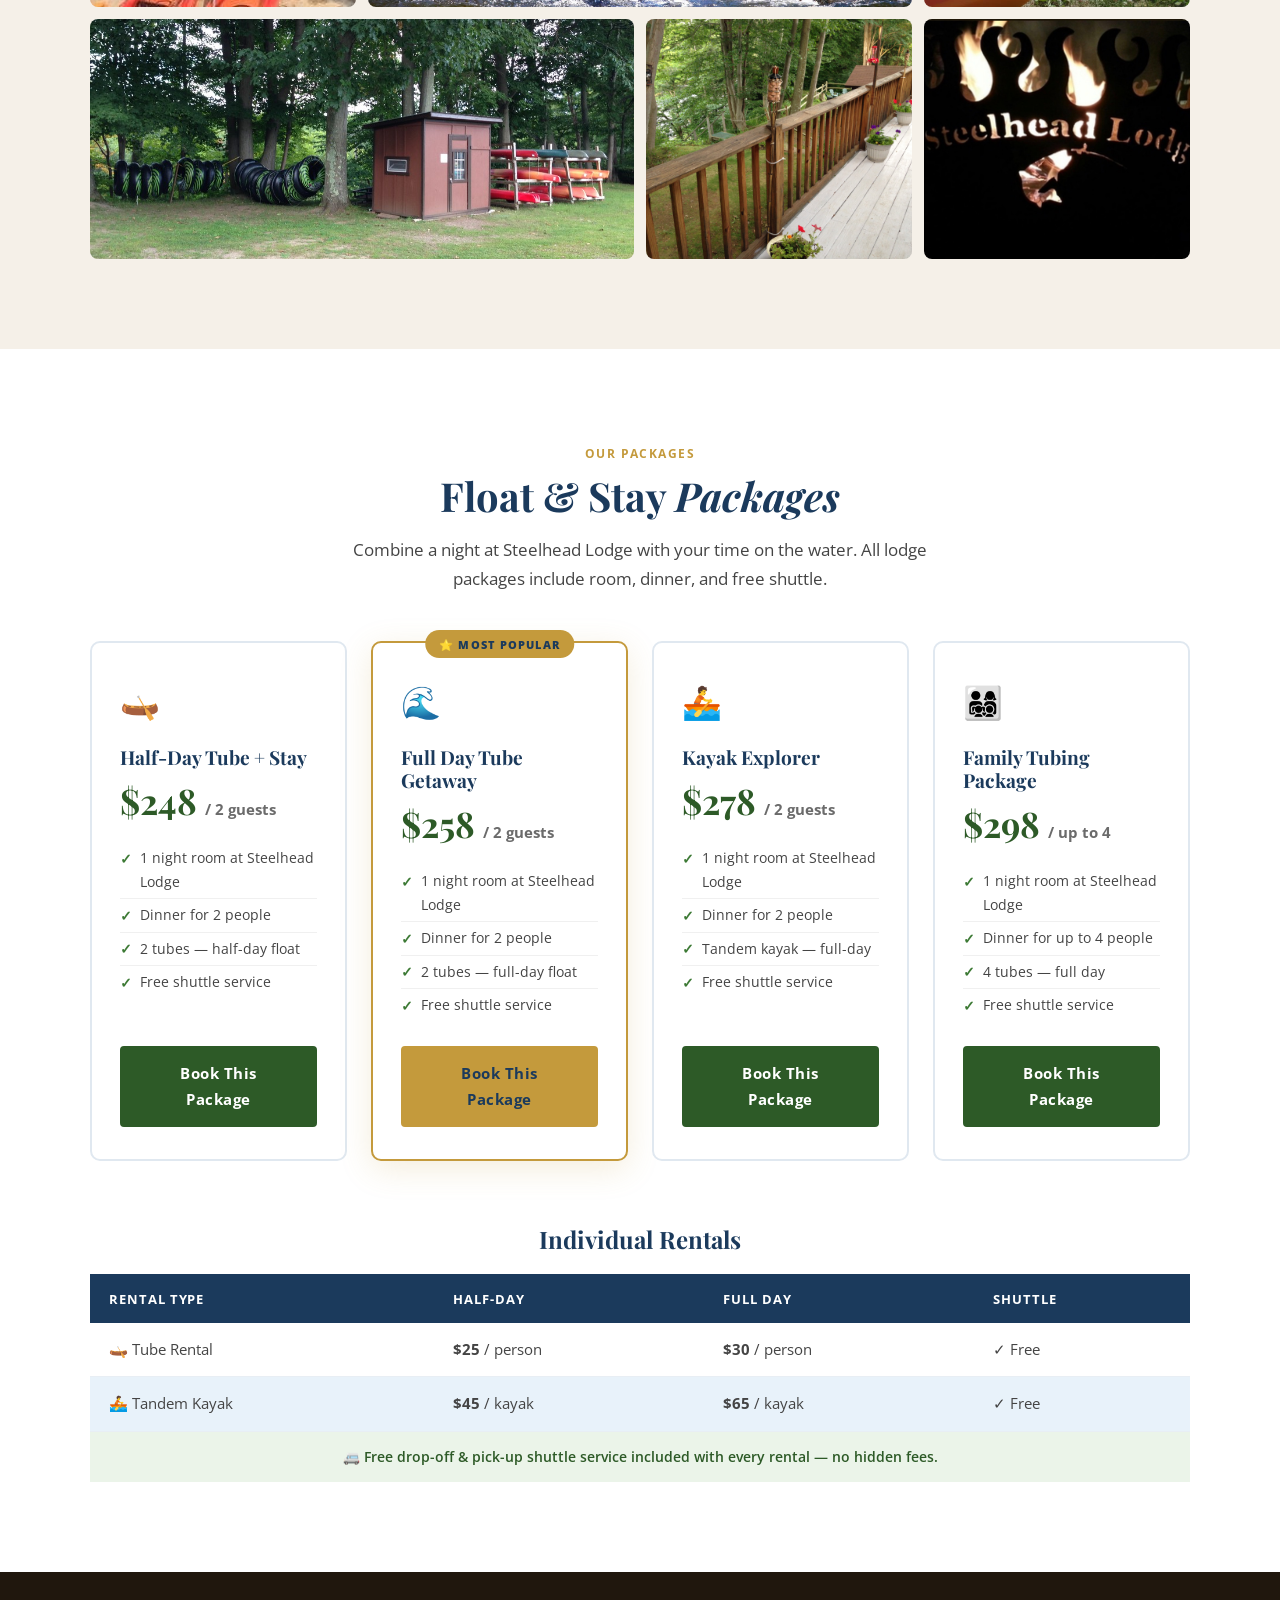
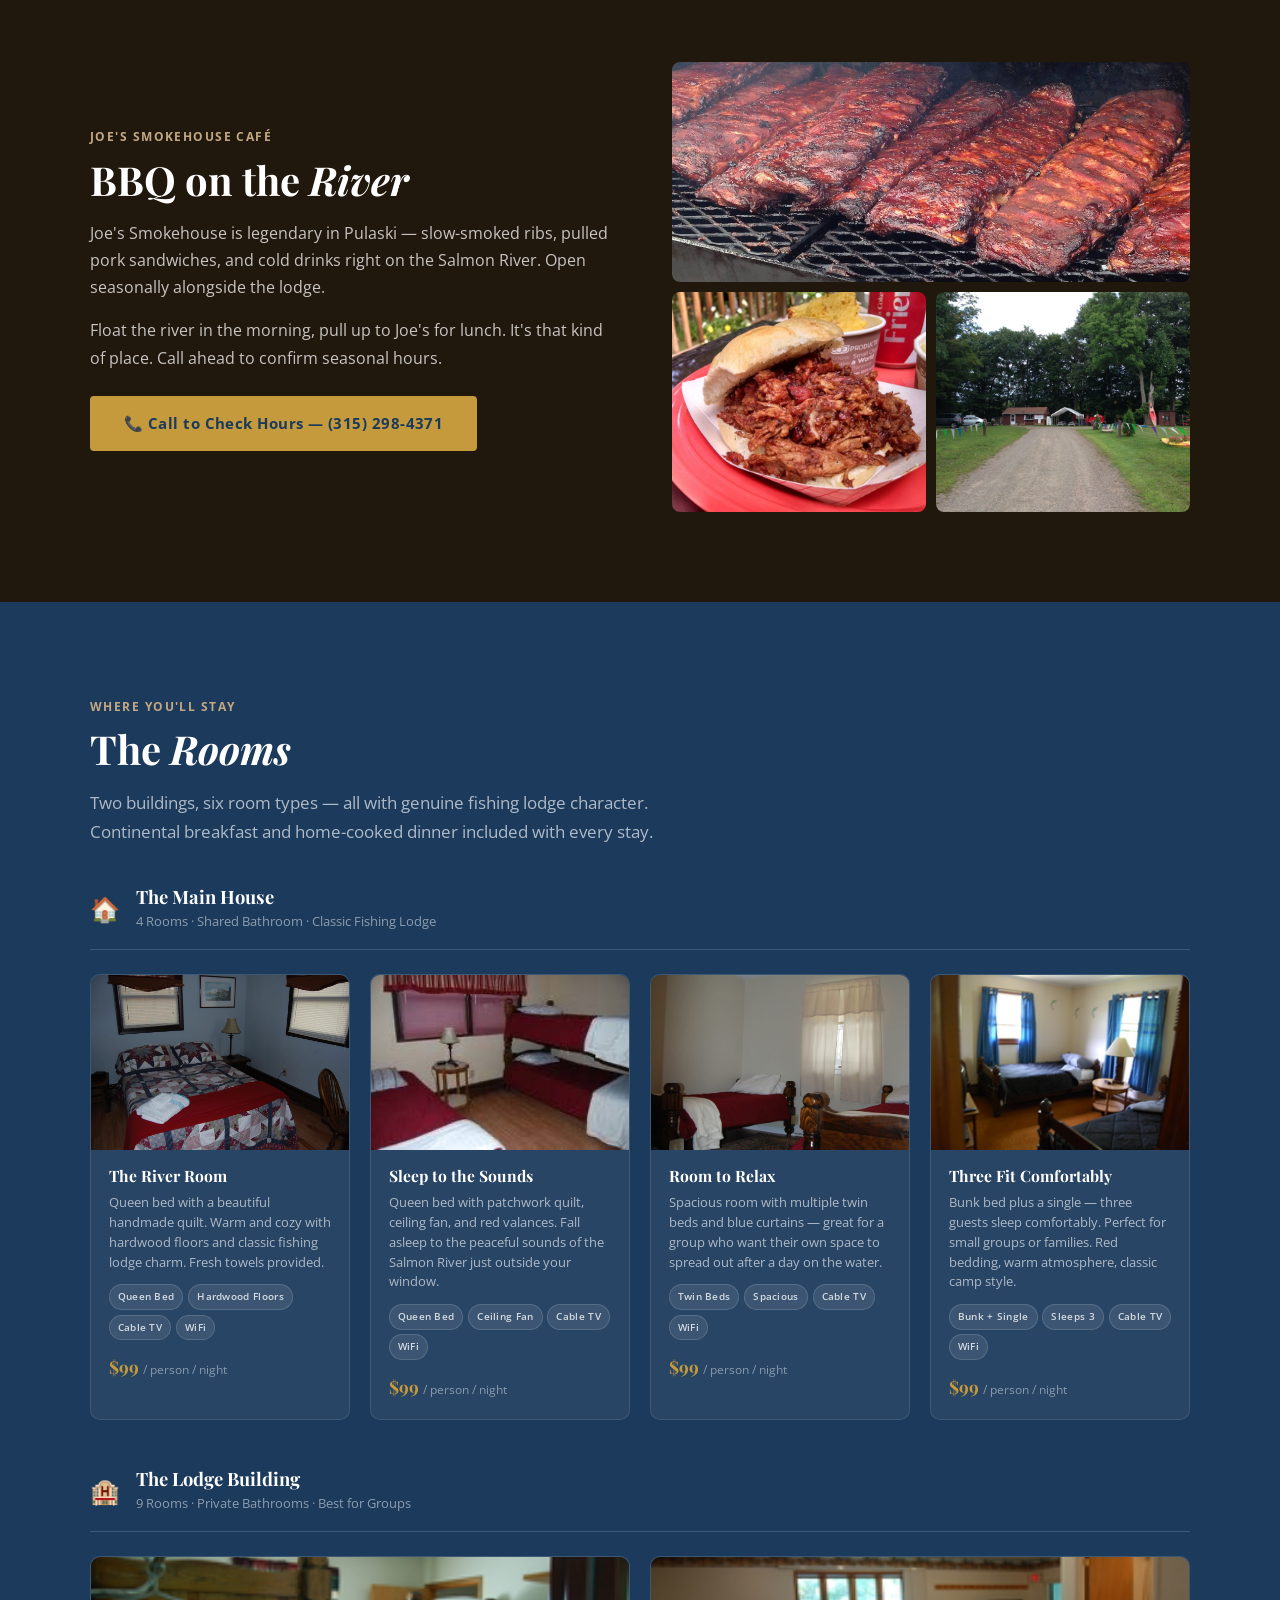
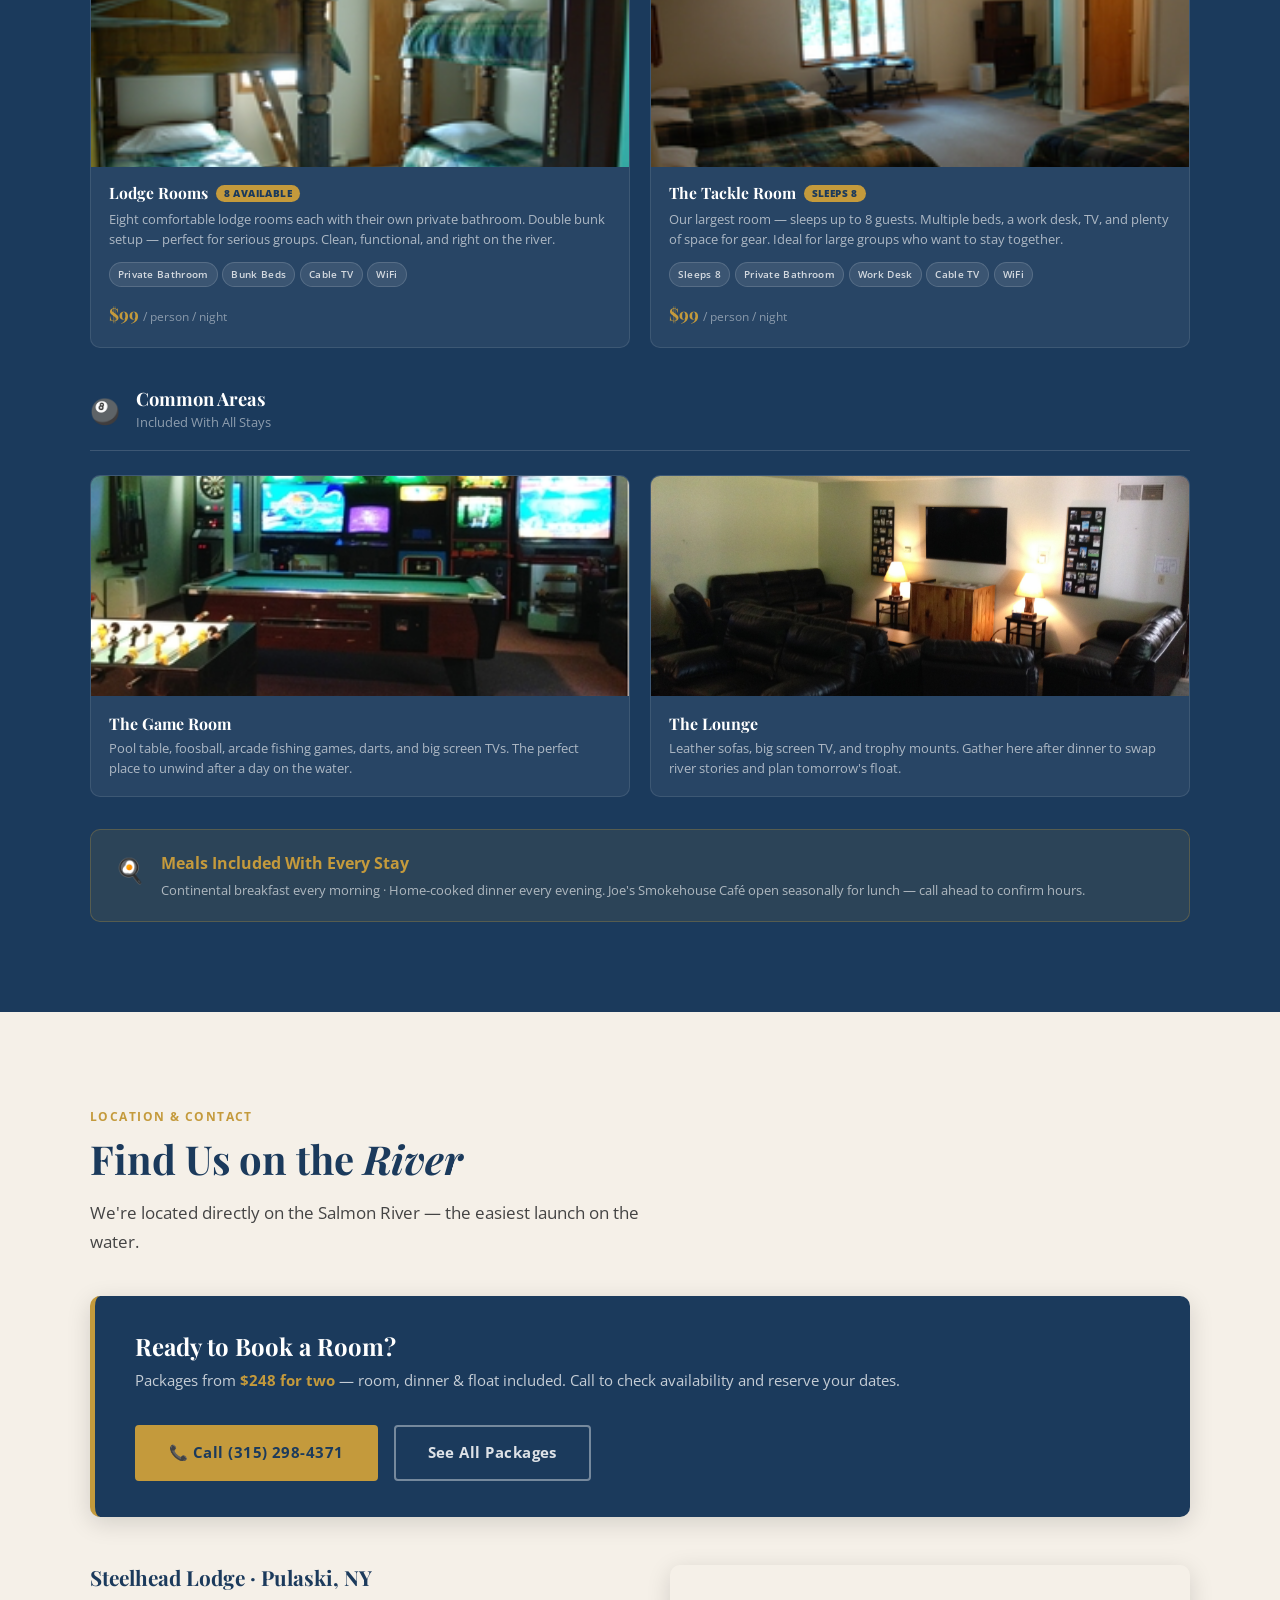
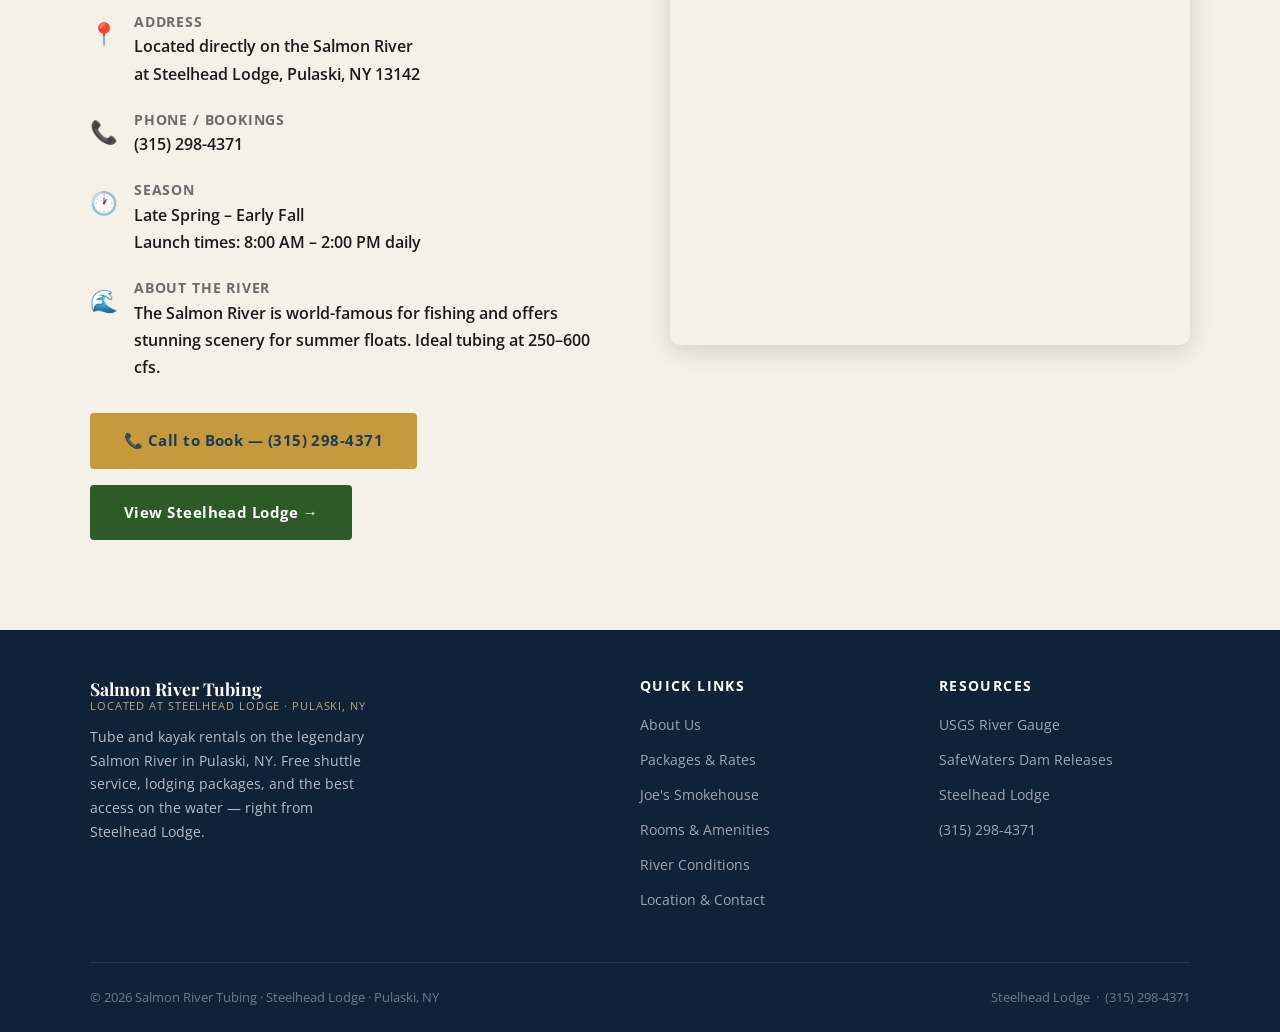
==== commit fd528f11: "Add files via upload" ====
--- a/index.html
+++ b/index.html
@@ -128,6 +128,80 @@
     </div>
   </div>
 
+  <!-- ===================== HOW IT WORKS ===================== -->
+  <section class="how-it-works" id="tubing" aria-labelledby="how-title">
+    <div class="container">
+      <span class="section-label">Step by Step</span>
+      <h2 class="section-title" id="how-title">How It <em>Works</em></h2>
+      <p class="section-sub">No experience needed. We handle everything — just show up ready to float.</p>
+
+      <div class="how-grid">
+        <div class="how-steps">
+          <div class="how-step">
+            <div class="step-num">1</div>
+            <div class="step-body">
+              <h4>Arrive at the Lodge</h4>
+              <p>Pick up your tube &amp; gear — we handle everything. Life jackets and dry bags available.</p>
+            </div>
+          </div>
+          <div class="how-step">
+            <div class="step-num">2</div>
+            <div class="step-body">
+              <h4>We Drop You Upstream</h4>
+              <p>Shuttle to the put-in — sit back and float. No cars to shuttle yourself.</p>
+            </div>
+          </div>
+          <div class="how-step">
+            <div class="step-num">3</div>
+            <div class="step-body">
+              <h4>Float the Salmon River</h4>
+              <p>Gorgeous scenery, gentle current, pure summer fun. 2–3 hours of pure relaxation.</p>
+            </div>
+          </div>
+          <div class="how-step">
+            <div class="step-num">4</div>
+            <div class="step-body">
+              <h4>We Pick You Up</h4>
+              <p>Meet you at the take-out — no stress, no logistics. We'll be waiting.</p>
+            </div>
+          </div>
+          <div class="how-step">
+            <div class="step-num">5</div>
+            <div class="step-body">
+              <h4>Feast at Joe's Smokehouse</h4>
+              <p>BBQ ribs on the river — you've earned it. Open seasonally right on site.</p>
+            </div>
+          </div>
+        </div>
+
+        <div class="good-to-know">
+          <h3>Good to Know</h3>
+          <div class="gtk-item">
+            <h4>How long is the float?</h4>
+            <p>Typically 2–3 hours depending on current flow. Perfect half-day adventure.</p>
+          </div>
+          <div class="gtk-item">
+            <h4>Is it safe for kids?</h4>
+            <p>Yes! At 250–600 CFS it's gentle and safe for all ages. Check our live tubing status before booking.</p>
+          </div>
+          <div class="gtk-item">
+            <h4>What should I wear?</h4>
+            <p>Swimsuit, water shoes or sandals, sunscreen. Bring a dry bag for valuables. We provide life jackets.</p>
+          </div>
+          <div class="gtk-item">
+            <h4>Can I bring my own tubes?</h4>
+            <p>Yes — our shuttle service is available even if you bring your own gear. Call to arrange.</p>
+          </div>
+          <div class="gtk-item">
+            <h4>Do you take reservations?</h4>
+            <p>Walk-ins welcome, but calling ahead is recommended for groups of 4 or more. <a href="tel:3152984371">(315) 298-4371</a></p>
+          </div>
+          <a href="tel:3152984371" class="btn btn-primary" style="margin-top:1.5rem;">📞 Call to Book — (315) 298-4371</a>
+        </div>
+      </div>
+    </div>
+  </section>
+
   <!-- ===================== RIVER CONDITIONS ===================== -->
   <section class="conditions" id="conditions" aria-labelledby="conditions-title">
     <div class="container">
@@ -153,11 +227,11 @@
 
       <!-- 2 condition cards -->
       <div class="cond-cards">
-        <div class="cond-card">
-          <span class="cond-icon">🛶</span>
+        <div class="cond-card" id="tubing-cond-card">
+          <span class="cond-icon" id="tubing-cond-icon">🛶</span>
           <h3>Tubing Conditions</h3>
-          <a href="https://www.safewaters.com/facility/lighthouse-hill" target="_blank" rel="noopener" class="cond-link">Check SafeWaters.com</a>
-          <p>Visit <a href="https://www.safewaters.com/facility/lighthouse-hill" target="_blank" rel="noopener">SafeWaters.com</a> for current dam release · <a href="https://waterdata.usgs.gov/monitoring-location/USGS-04250200/" target="_blank" rel="noopener">USGS Pineville Gauge</a> for live CFS · Or call <a href="tel:3152984371">(315) 298-4371</a></p>
+          <div id="tubing-cond-status" class="cond-status-label">Loading…</div>
+          <p id="tubing-cond-msg">Checking live river data…</p>
         </div>
         <div class="cond-card">
           <span class="cond-icon">🏠</span>
@@ -744,6 +818,10 @@
       const elGauge = document.getElementById('flow-gauge');
       const elBadge = document.getElementById('flow-status-badge');
       const elSt    = document.getElementById('flow-status');
+      const elCard  = document.getElementById('tubing-cond-card');
+      const elCardIcon = document.getElementById('tubing-cond-icon');
+      const elCardStatus = document.getElementById('tubing-cond-status');
+      const elCardMsg = document.getElementById('tubing-cond-msg');
 
       // Helper: pull the most-recent non-missing value from a USGS IV response
       function getLatest(data) {
@@ -781,21 +859,41 @@
           elBadge.style.fontSize = '1.6rem';
           elSt.textContent = 'Live data unavailable — call (315) 298-4371 to check conditions';
           elSt.className   = 'live-loading status-warn';
+          elCardIcon.textContent = '❓';
+          elCardStatus.textContent = 'Data Unavailable';
+          elCardStatus.style.color = 'var(--gold)';
+          elCardMsg.textContent = 'Unable to load live river data. Call us at (315) 298-4371 to check current conditions.';
+          elCard.style.borderColor = 'rgba(196,154,60,.4)';
         } else if (cfs < 150) {
           elBadge.textContent = 'LOW';
           elBadge.style.color = 'var(--gold)';
           elSt.textContent = '⚠ Low Flow — May be too shallow for tubing';
           elSt.className   = 'live-loading status-warn';
+          elCardIcon.textContent = '⚠️';
+          elCardStatus.textContent = 'Low Water — May Be Too Shallow';
+          elCardStatus.style.color = 'var(--gold)';
+          elCardMsg.textContent = 'Flow at ' + Math.round(cfs).toLocaleString() + ' CFS. River is running low — tubing may not be possible in some sections. Call us to check: (315) 298-4371.';
+          elCard.style.borderColor = 'rgba(196,154,60,.4)';
         } else if (cfs <= 600) {
           elBadge.textContent = 'GOOD';
           elBadge.style.color = '#4caf50';
           elSt.textContent = '✅ Great Tubing Conditions! (' + Math.round(cfs).toLocaleString() + ' CFS)';
           elSt.className   = 'live-loading status-good';
+          elCardIcon.textContent = '✅';
+          elCardStatus.textContent = 'Great Conditions — Float Day!';
+          elCardStatus.style.color = '#4caf50';
+          elCardMsg.textContent = 'Flow at ' + Math.round(cfs).toLocaleString() + ' CFS. River is running at ideal levels for tubing and kayaking. Book your float today — call (315) 298-4371.';
+          elCard.style.borderColor = 'rgba(76,175,80,.4)';
         } else {
           elBadge.textContent = 'HIGH';
           elBadge.style.color = '#e57373';
           elSt.textContent = '⚠ High Flow — Use Caution · Check release schedule below';
           elSt.className   = 'live-loading status-warn';
+          elCardIcon.textContent = '🚫';
+          elCardStatus.textContent = 'High Water — Not Recommended';
+          elCardStatus.style.color = '#e57373';
+          elCardMsg.textContent = 'Flow at ' + Math.round(cfs).toLocaleString() + ' CFS. River running high and fast. Tubing not recommended. Better suited for white water rafting with experienced guides. Call us for alternatives: (315) 298-4371.';
+          elCard.style.borderColor = 'rgba(229,115,115,.4)';
         }
 
       } catch {
@@ -804,6 +902,8 @@
         elBadge.textContent = '--';
         elSt.textContent    = 'Live data unavailable — call (315) 298-4371 to check conditions';
         elSt.className      = 'live-loading status-warn';
+        elCardStatus.textContent = 'Data Unavailable';
+        elCardMsg.textContent = 'Unable to load live river data. Call (315) 298-4371 to check current conditions.';
       }
     }
     fetchFlow();
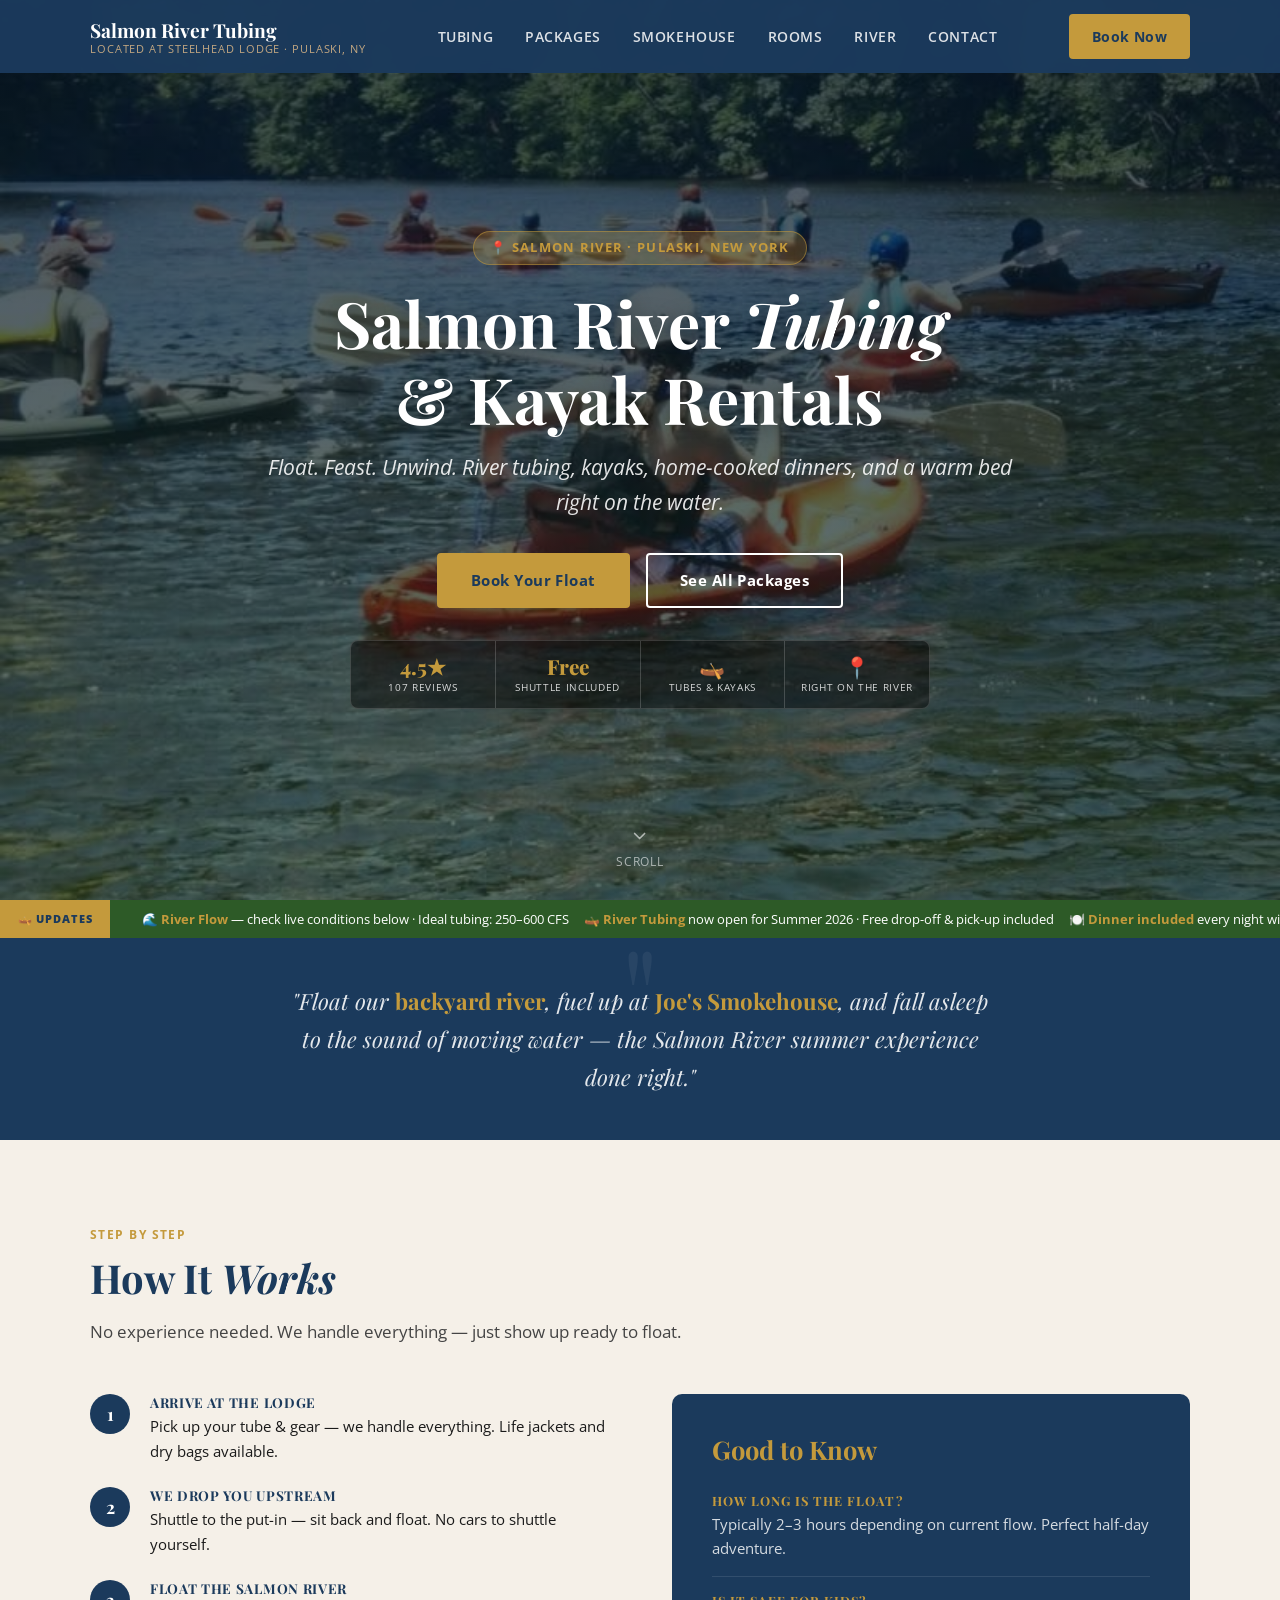
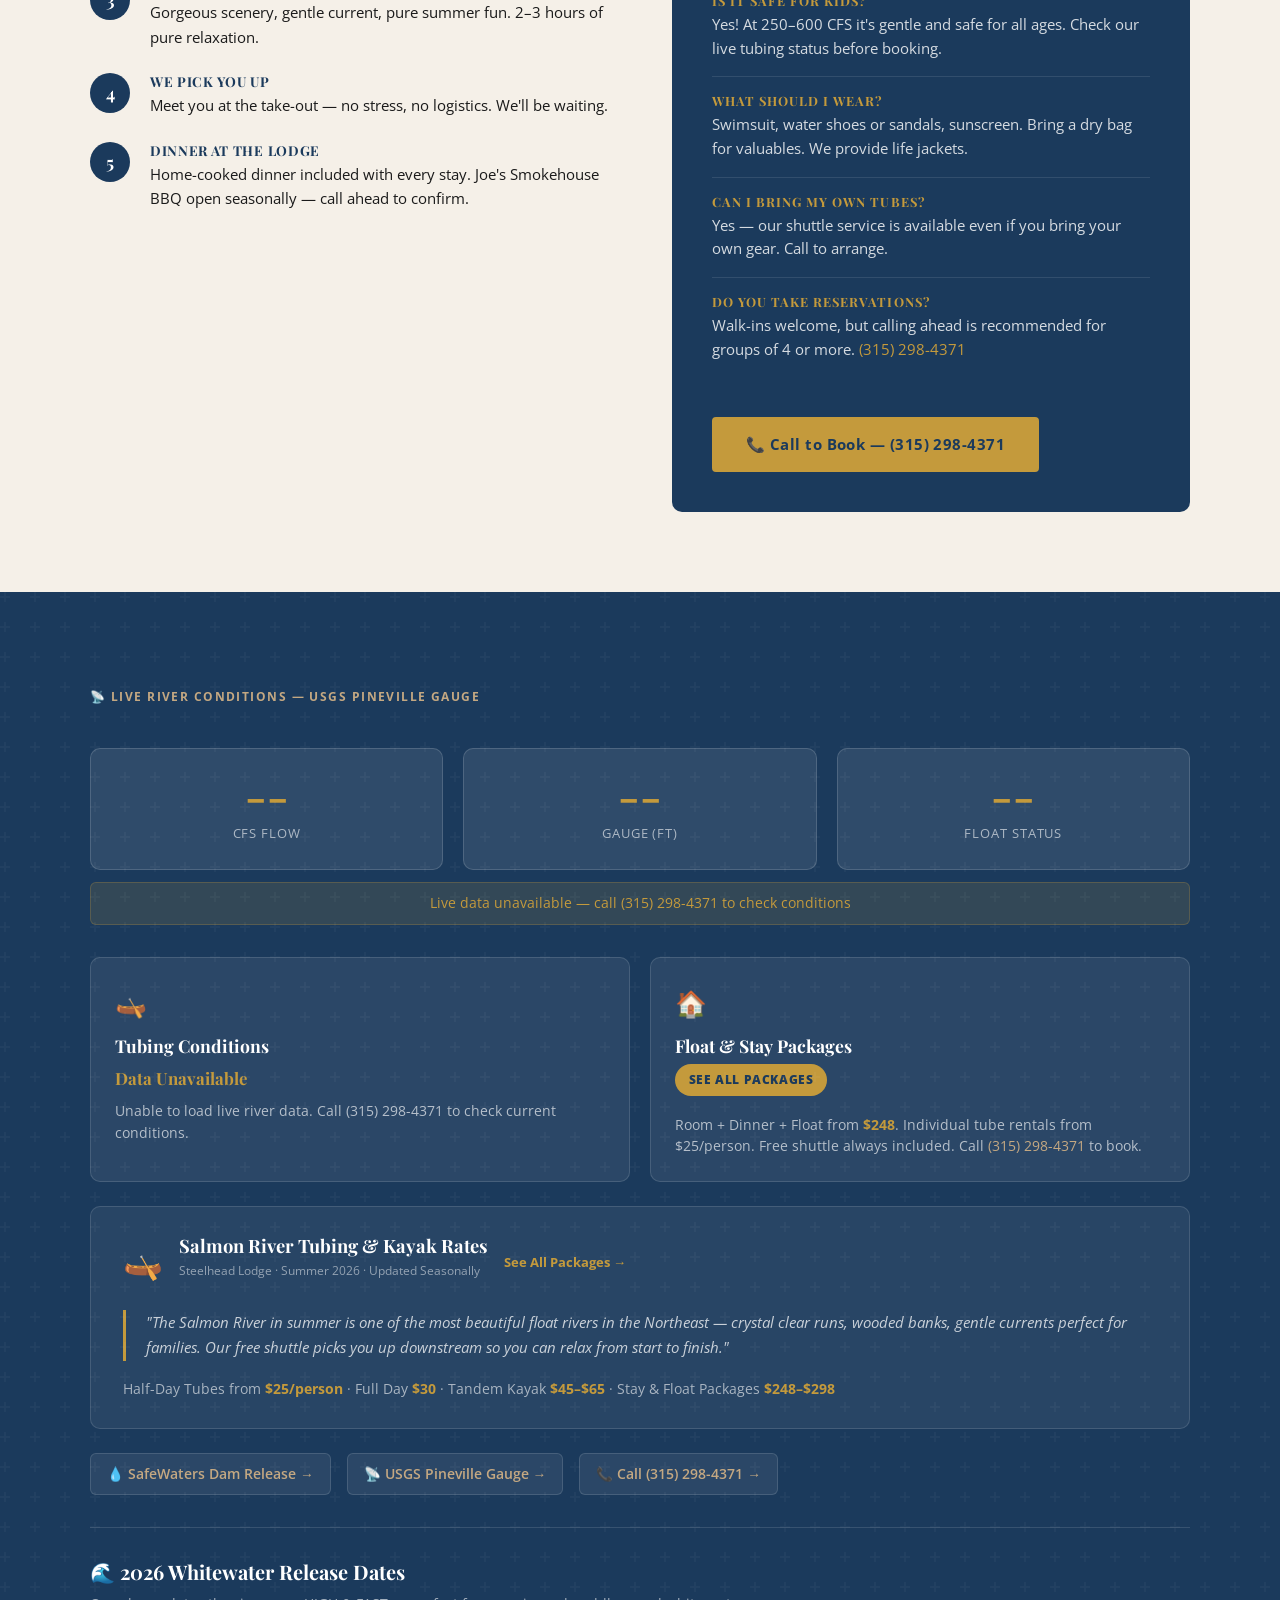
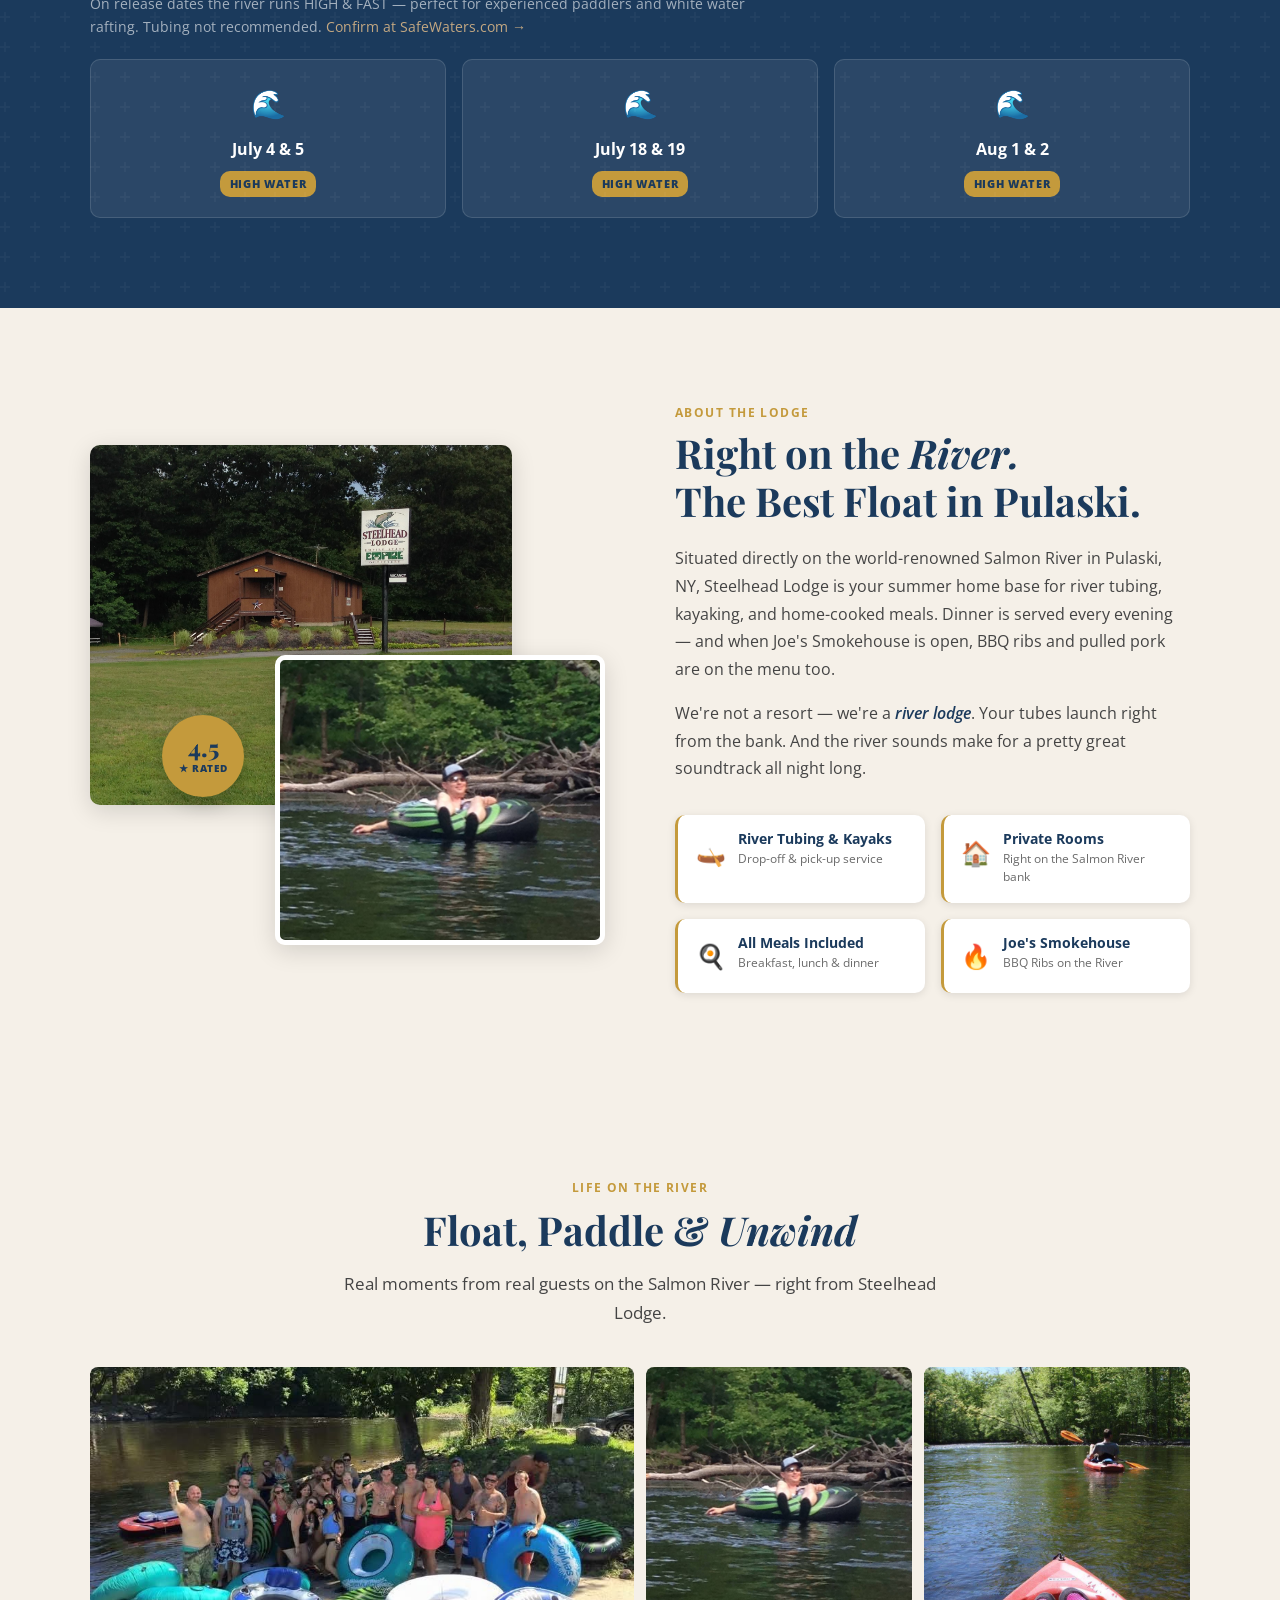
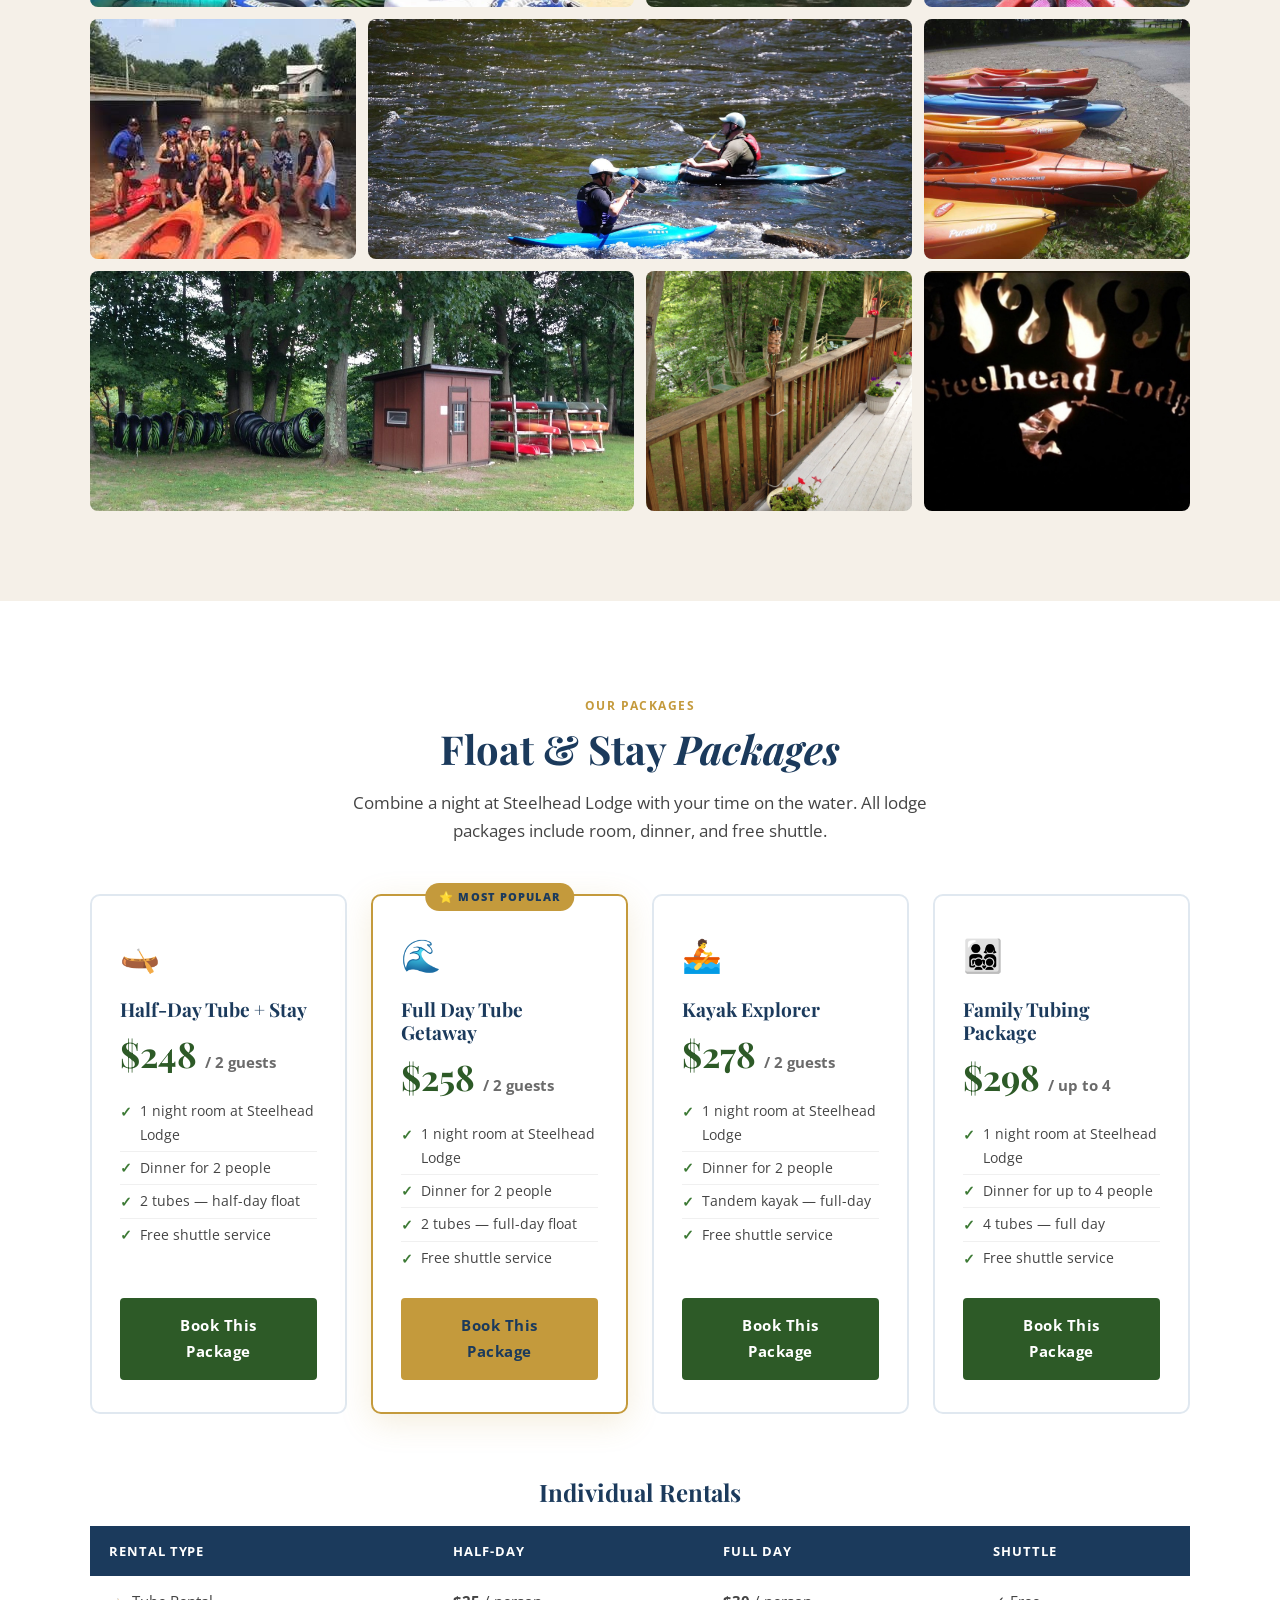
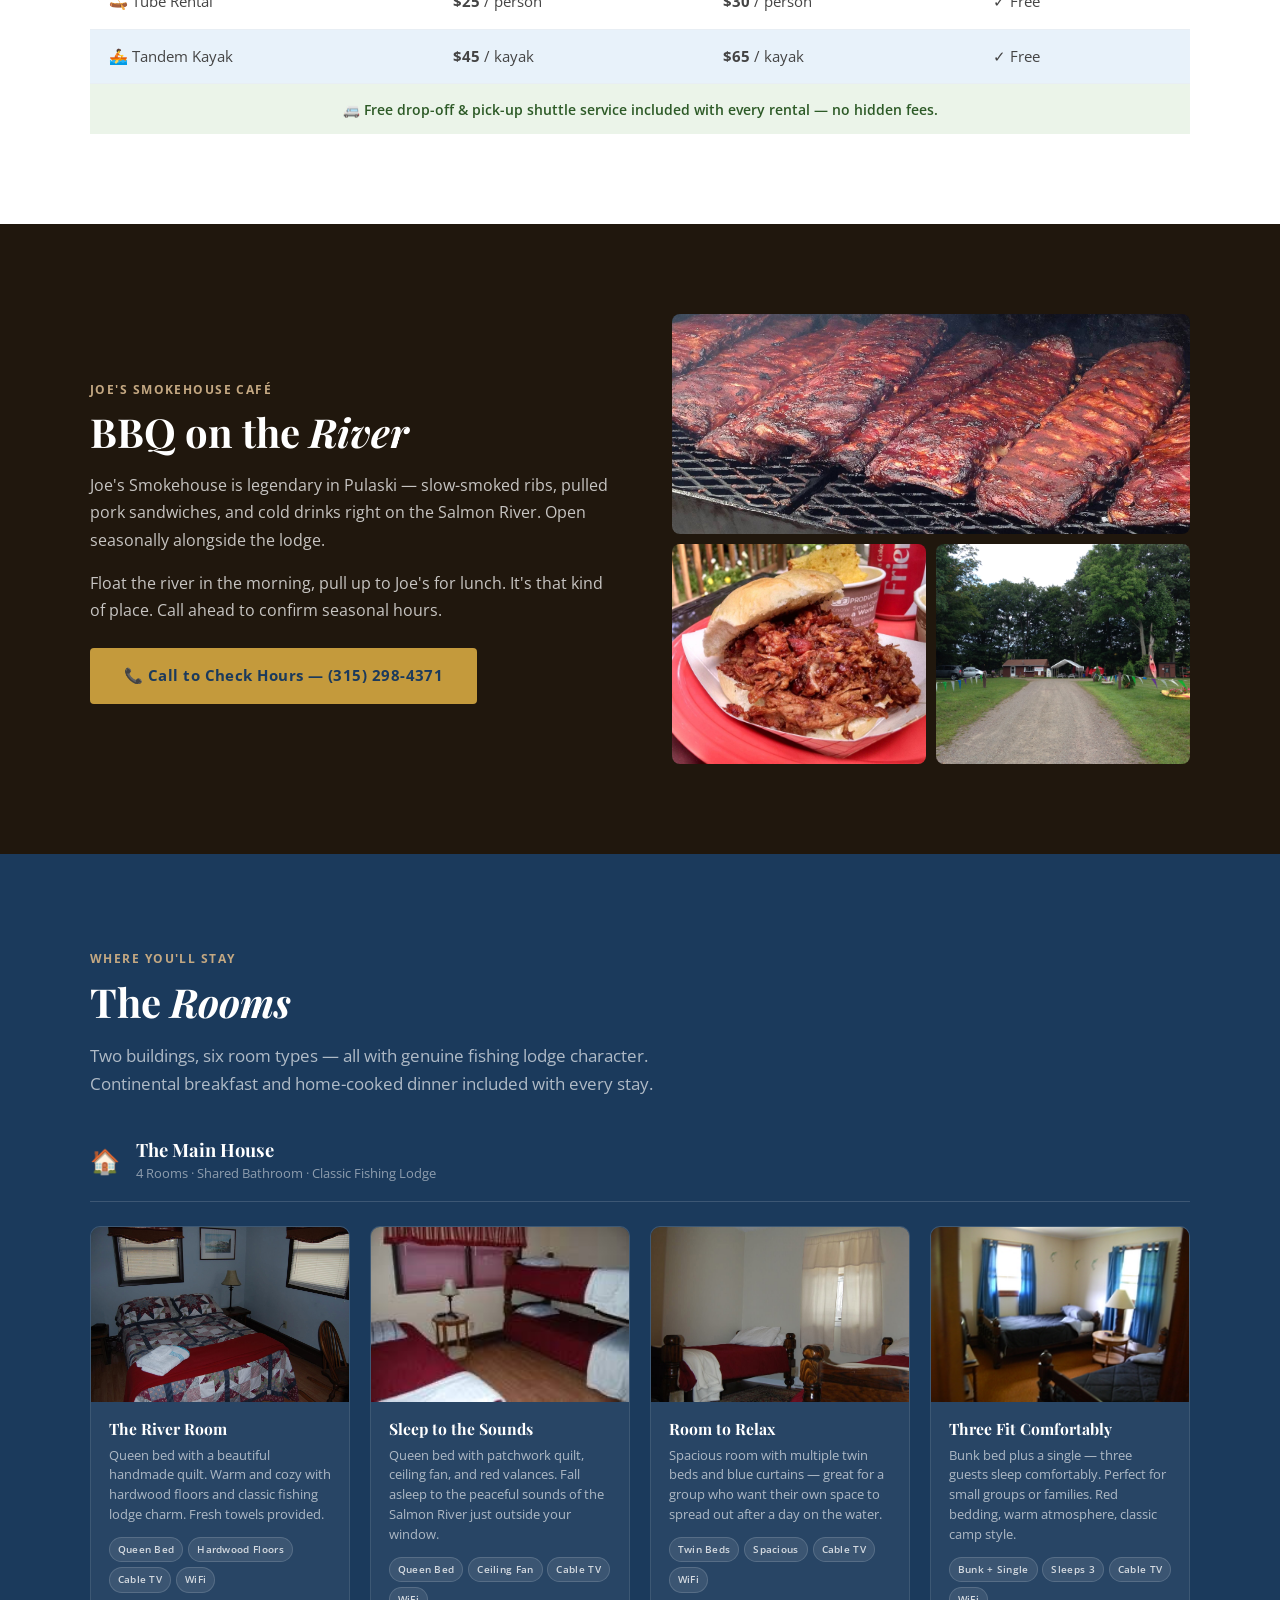
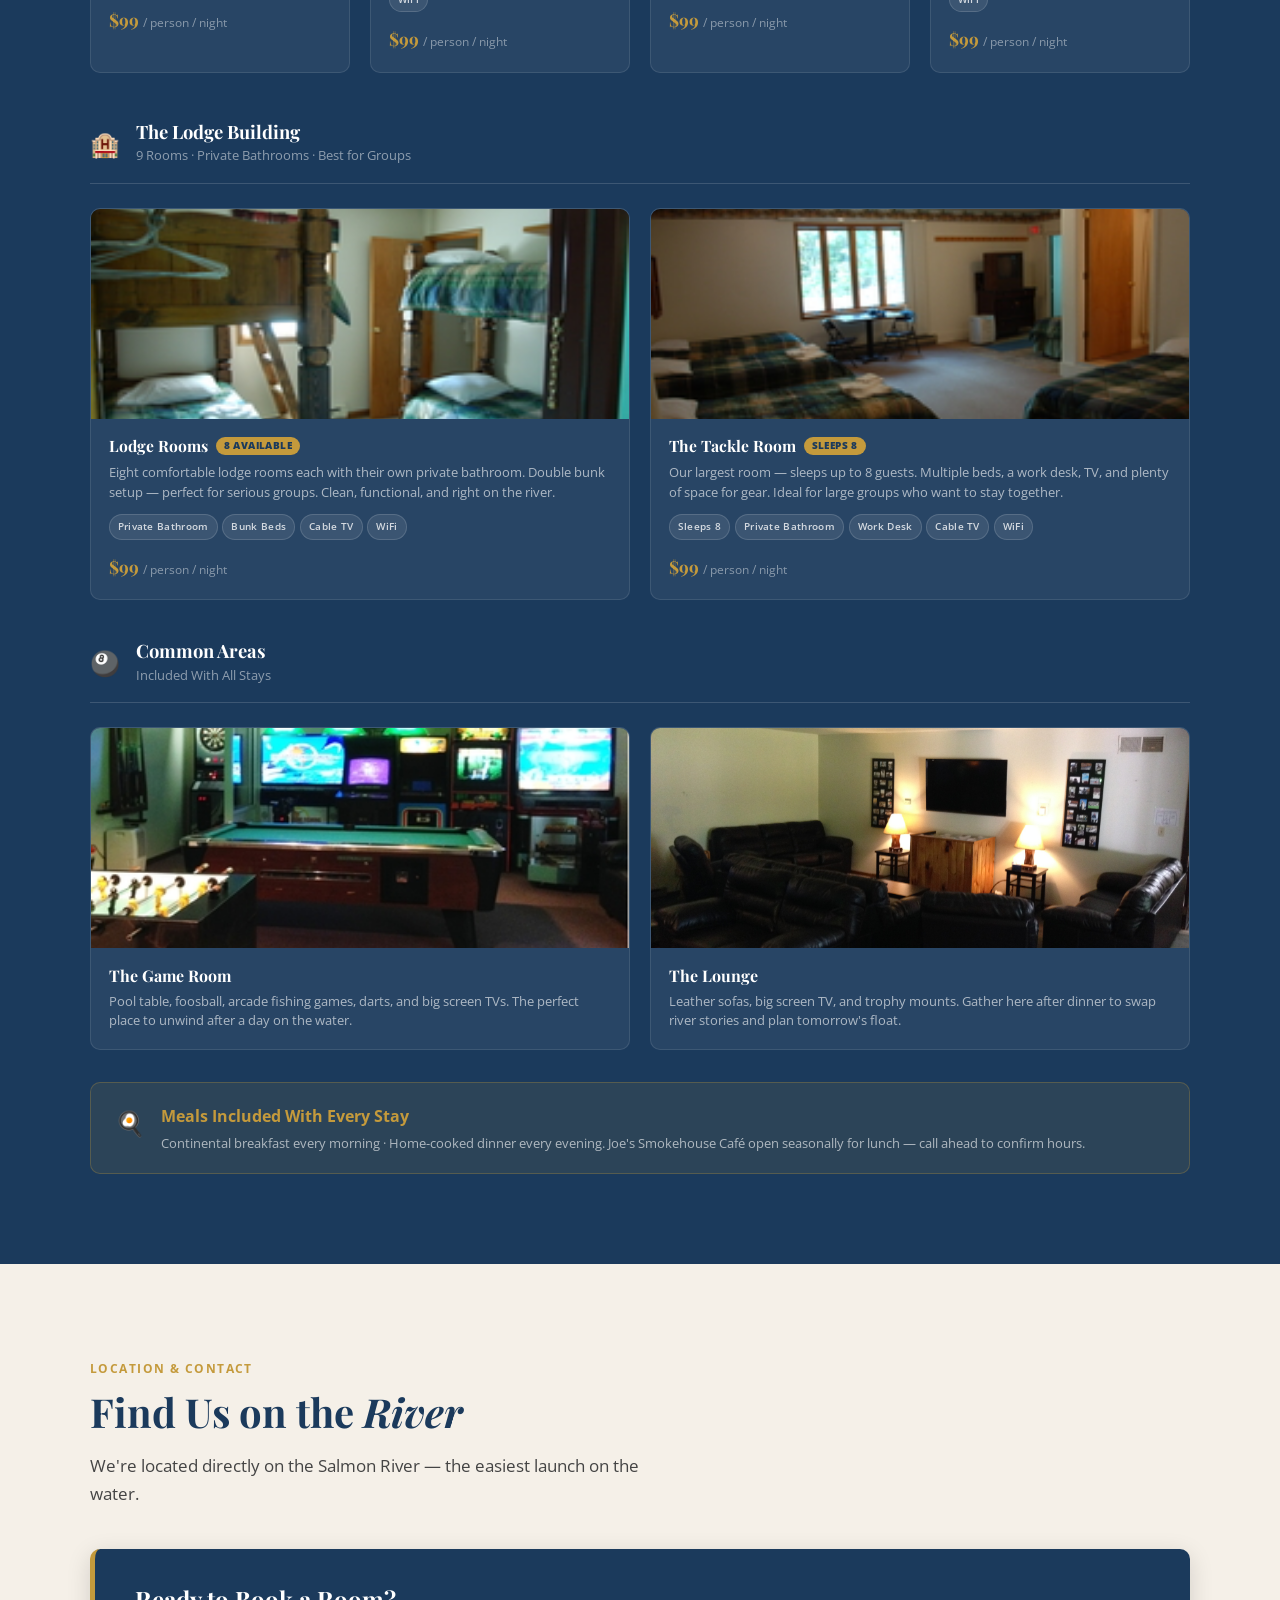
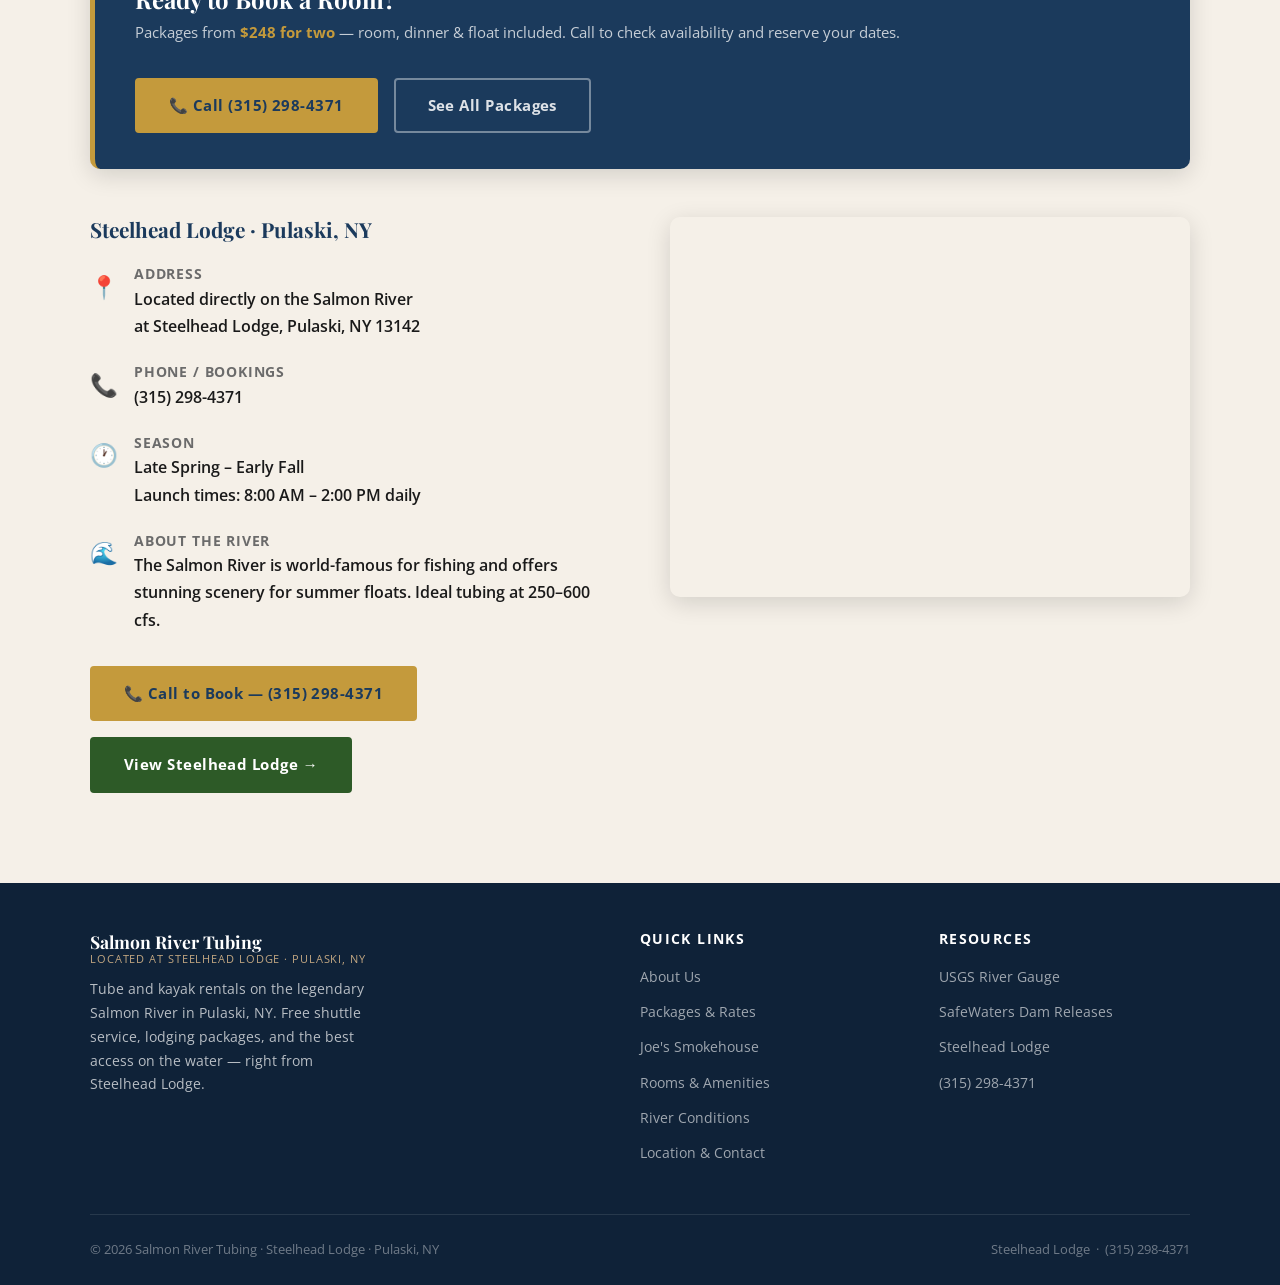
==== commit 560b885b: "Add files via upload" ====
--- a/index.html
+++ b/index.html
@@ -81,7 +81,7 @@
     <div class="hero-content">
       <span class="hero-eyebrow">📍 Salmon River · Pulaski, New York</span>
       <h1>Salmon River <em>Tubing</em><br />&amp; Kayak Rentals</h1>
-      <p class="hero-sub">Float. Feast. Unwind. River tubing, kayaks, Joe's Smokehouse, and a warm bed right on the water.</p>
+      <p class="hero-sub">Float. Feast. Unwind. River tubing, kayaks, home-cooked dinners, and a warm bed right on the water.</p>
       <div class="hero-ctas">
         <a href="#contact" class="btn btn-primary">Book Your Float</a>
         <a href="#packages" class="btn btn-outline">See All Packages</a>
@@ -116,7 +116,7 @@
     <div class="ticker-label">🛶 Updates</div>
     <div class="ticker-outer">
       <div class="ticker-inner">
-        🌊 <strong>River Flow</strong> — check live conditions below · Ideal tubing: 250–600 CFS &nbsp;&nbsp;&nbsp; 🛶 <strong>River Tubing</strong> now open for Summer 2026 · Free drop-off &amp; pick-up included &nbsp;&nbsp;&nbsp; 🔥 <strong>Joe's Smokehouse</strong> open seasonally · BBQ Ribs on the River &nbsp;&nbsp;&nbsp; 📅 <strong>Whitewater Releases</strong> July 4–5 · July 18–19 · Aug 1–2 — not for tubing &nbsp;&nbsp;&nbsp; 🏠 <strong>Stay &amp; Float Packages</strong> from $248 · Room + Dinner + Float &nbsp;&nbsp;&nbsp; 📞 Call <strong>(315) 298-4371</strong> to book your float today &nbsp;&nbsp;&nbsp; 🌊 <strong>River Flow</strong> — check live conditions below · Ideal tubing: 250–600 CFS &nbsp;&nbsp;&nbsp; 🛶 <strong>River Tubing</strong> now open for Summer 2026 · Free drop-off &amp; pick-up included &nbsp;&nbsp;&nbsp; 🔥 <strong>Joe's Smokehouse</strong> open seasonally · BBQ Ribs on the River &nbsp;&nbsp;&nbsp; 📅 <strong>Whitewater Releases</strong> July 4–5 · July 18–19 · Aug 1–2 — not for tubing &nbsp;&nbsp;&nbsp; 🏠 <strong>Stay &amp; Float Packages</strong> from $248 · Room + Dinner + Float &nbsp;&nbsp;&nbsp; 📞 Call <strong>(315) 298-4371</strong> to book your float today &nbsp;&nbsp;&nbsp;
+        🌊 <strong>River Flow</strong> — check live conditions below · Ideal tubing: 250–600 CFS &nbsp;&nbsp;&nbsp; 🛶 <strong>River Tubing</strong> now open for Summer 2026 · Free drop-off &amp; pick-up included &nbsp;&nbsp;&nbsp; 🍽️ <strong>Dinner included</strong> every night with lodge stays · Joe's Smokehouse BBQ open seasonally &nbsp;&nbsp;&nbsp; 📅 <strong>Whitewater Releases</strong> July 4–5 · July 18–19 · Aug 1–2 — not for tubing &nbsp;&nbsp;&nbsp; 🏠 <strong>Stay &amp; Float Packages</strong> from $248 · Room + Dinner + Float &nbsp;&nbsp;&nbsp; 📞 Call <strong>(315) 298-4371</strong> to book your float today &nbsp;&nbsp;&nbsp; 🌊 <strong>River Flow</strong> — check live conditions below · Ideal tubing: 250–600 CFS &nbsp;&nbsp;&nbsp; 🛶 <strong>River Tubing</strong> now open for Summer 2026 · Free drop-off &amp; pick-up included &nbsp;&nbsp;&nbsp; 🍽️ <strong>Dinner included</strong> every night with lodge stays · Joe's Smokehouse BBQ open seasonally &nbsp;&nbsp;&nbsp; 📅 <strong>Whitewater Releases</strong> July 4–5 · July 18–19 · Aug 1–2 — not for tubing &nbsp;&nbsp;&nbsp; 🏠 <strong>Stay &amp; Float Packages</strong> from $248 · Room + Dinner + Float &nbsp;&nbsp;&nbsp; 📞 Call <strong>(315) 298-4371</strong> to book your float today &nbsp;&nbsp;&nbsp;
       </div>
     </div>
   </div>
@@ -168,8 +168,8 @@
           <div class="how-step">
             <div class="step-num">5</div>
             <div class="step-body">
-              <h4>Feast at Joe's Smokehouse</h4>
-              <p>BBQ ribs on the river — you've earned it. Open seasonally right on site.</p>
+              <h4>Dinner at the Lodge</h4>
+              <p>Home-cooked dinner included with every stay. Joe's Smokehouse BBQ open seasonally — call ahead to confirm.</p>
             </div>
           </div>
         </div>
@@ -308,8 +308,8 @@
           <span class="section-label">About the Lodge</span>
           <h2 class="section-title" id="about-title">Right on the <em>River.</em><br />The Best Float in Pulaski.</h2>
           <div class="about-body">
-            <p>Situated directly on the world-renowned Salmon River in Pulaski, NY, Steelhead Lodge is your summer home base for river tubing, kayaking, and honest home cooking at Joe's Smokehouse.</p>
-            <p>We're not a resort — we're a <em>river lodge</em>. Your tubes launch right from the bank. The BBQ smoke from Joe's drifts across the deck all afternoon. And the river sounds make for a pretty great soundtrack all night long.</p>
+            <p>Situated directly on the world-renowned Salmon River in Pulaski, NY, Steelhead Lodge is your summer home base for river tubing, kayaking, and home-cooked meals. Dinner is served every evening — and when Joe's Smokehouse is open, BBQ ribs and pulled pork are on the menu too.</p>
+            <p>We're not a resort — we're a <em>river lodge</em>. Your tubes launch right from the bank. And the river sounds make for a pretty great soundtrack all night long.</p>
           </div>
           <div class="about-features">
             <div class="about-feature">
--- a/css/styles.css
+++ b/css/styles.css
@@ -435,6 +435,7 @@
   position: absolute;
   inset: 0;
   background: url("data:image/svg+xml,%3Csvg width='60' height='60' viewBox='0 0 60 60' xmlns='http://www.w3.org/2000/svg'%3E%3Cg fill='none' fill-rule='evenodd'%3E%3Cg fill='%23ffffff' fill-opacity='0.03'%3E%3Cpath d='M36 34v-4h-2v4h-4v2h4v4h2v-4h4v-2h-4zm0-30V0h-2v4h-4v2h4v4h2V6h4V4h-4zM6 34v-4H4v4H0v2h4v4h2v-4h4v-2H6zM6 4V0H4v4H0v2h4v4h2V6h4V4H6z'/%3E%3C/g%3E%3C/g%3E%3C/svg%3E");
+  pointer-events: none;
 }
 .conditions-inner { position: relative; }
 .conditions-header { margin-bottom: 3rem; }
@@ -984,6 +985,93 @@
   line-height: 1.3;
 }
 
+/* ---------- How It Works ---------- */
+.how-it-works {
+  background: var(--cream);
+  padding: 5rem 0;
+}
+.how-grid {
+  display: grid;
+  grid-template-columns: 1fr 1fr;
+  gap: 4rem;
+  margin-top: 3rem;
+  align-items: start;
+}
+.how-steps {
+  display: flex;
+  flex-direction: column;
+  gap: 1.5rem;
+}
+.how-step {
+  display: flex;
+  align-items: flex-start;
+  gap: 1.25rem;
+}
+.step-num {
+  flex-shrink: 0;
+  width: 2.5rem;
+  height: 2.5rem;
+  background: var(--blue-dark);
+  color: var(--white);
+  border-radius: 50%;
+  display: flex;
+  align-items: center;
+  justify-content: center;
+  font-family: 'Playfair Display', Georgia, serif;
+  font-weight: 700;
+  font-size: 1.1rem;
+}
+.step-body h4 {
+  font-family: 'Playfair Display', Georgia, serif;
+  font-size: 1rem;
+  color: var(--blue-dark);
+  margin-bottom: .25rem;
+  text-transform: uppercase;
+  letter-spacing: .05em;
+  font-size: .85rem;
+}
+.step-body p {
+  color: var(--text);
+  font-size: .95rem;
+  line-height: 1.6;
+}
+.good-to-know {
+  background: var(--blue-dark);
+  color: var(--white);
+  border-radius: var(--radius);
+  padding: 2.5rem;
+}
+.good-to-know h3 {
+  font-family: 'Playfair Display', Georgia, serif;
+  font-size: 1.6rem;
+  color: var(--gold);
+  margin-bottom: 1.75rem;
+}
+.gtk-item {
+  border-bottom: 1px solid rgba(255,255,255,.1);
+  padding-bottom: 1rem;
+  margin-bottom: 1rem;
+}
+.gtk-item:last-of-type {
+  border-bottom: none;
+}
+.gtk-item h4 {
+  font-size: .8rem;
+  text-transform: uppercase;
+  letter-spacing: .08em;
+  color: var(--gold);
+  margin-bottom: .3rem;
+}
+.gtk-item p {
+  font-size: .92rem;
+  color: rgba(255,255,255,.82);
+  line-height: 1.6;
+}
+.gtk-item p a { color: var(--gold); }
+@media (max-width: 768px) {
+  .how-grid { grid-template-columns: 1fr; gap: 2rem; }
+}
+
 /* ---------- Pull Quote ---------- */
 .pull-quote-section {
   background: var(--blue-dark);
@@ -1249,6 +1337,13 @@
   margin-bottom: .6rem;
 }
 .cond-link:hover { background: #a8832e; color: var(--white); }
+.cond-status-label {
+  font-size: 1.05rem;
+  font-weight: 700;
+  font-family: 'Playfair Display', Georgia, serif;
+  margin-bottom: .5rem;
+  color: var(--gold);
+}
 
 /* Report / Rates Card */
 .report-card {
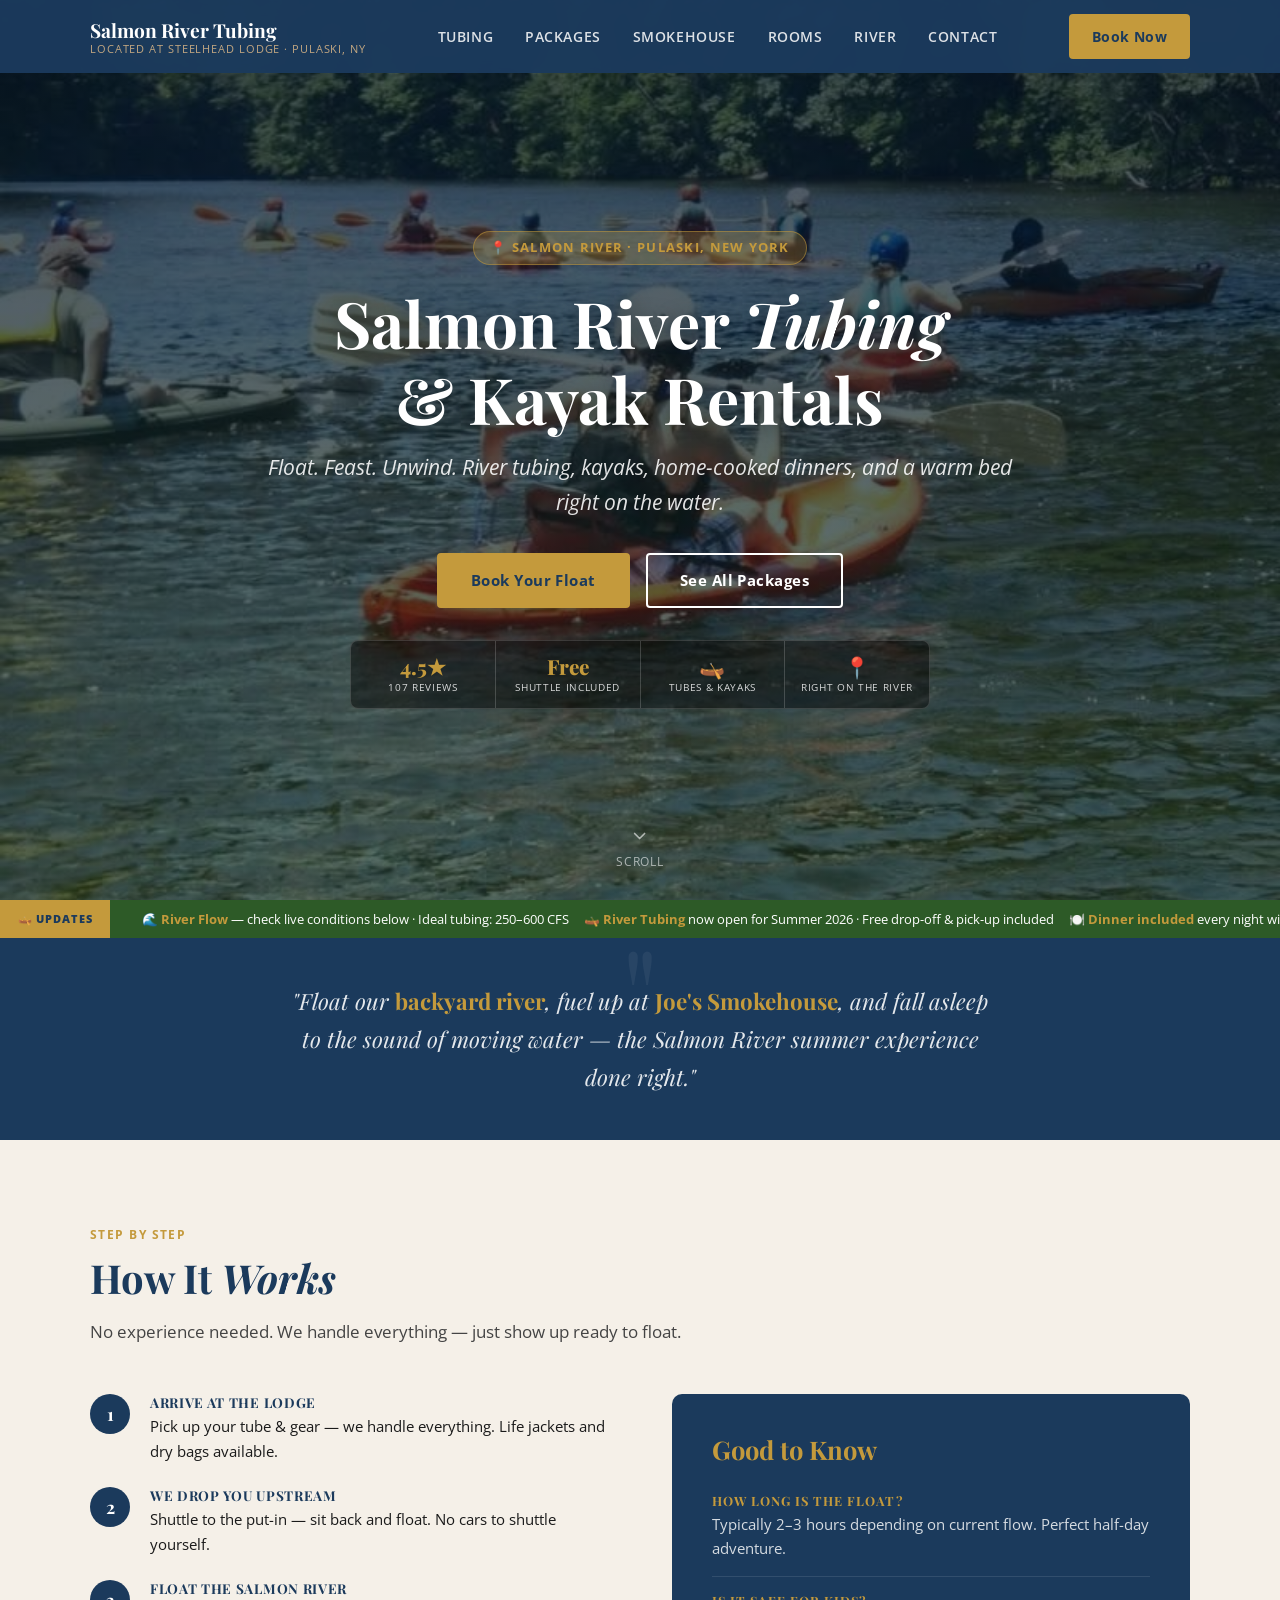
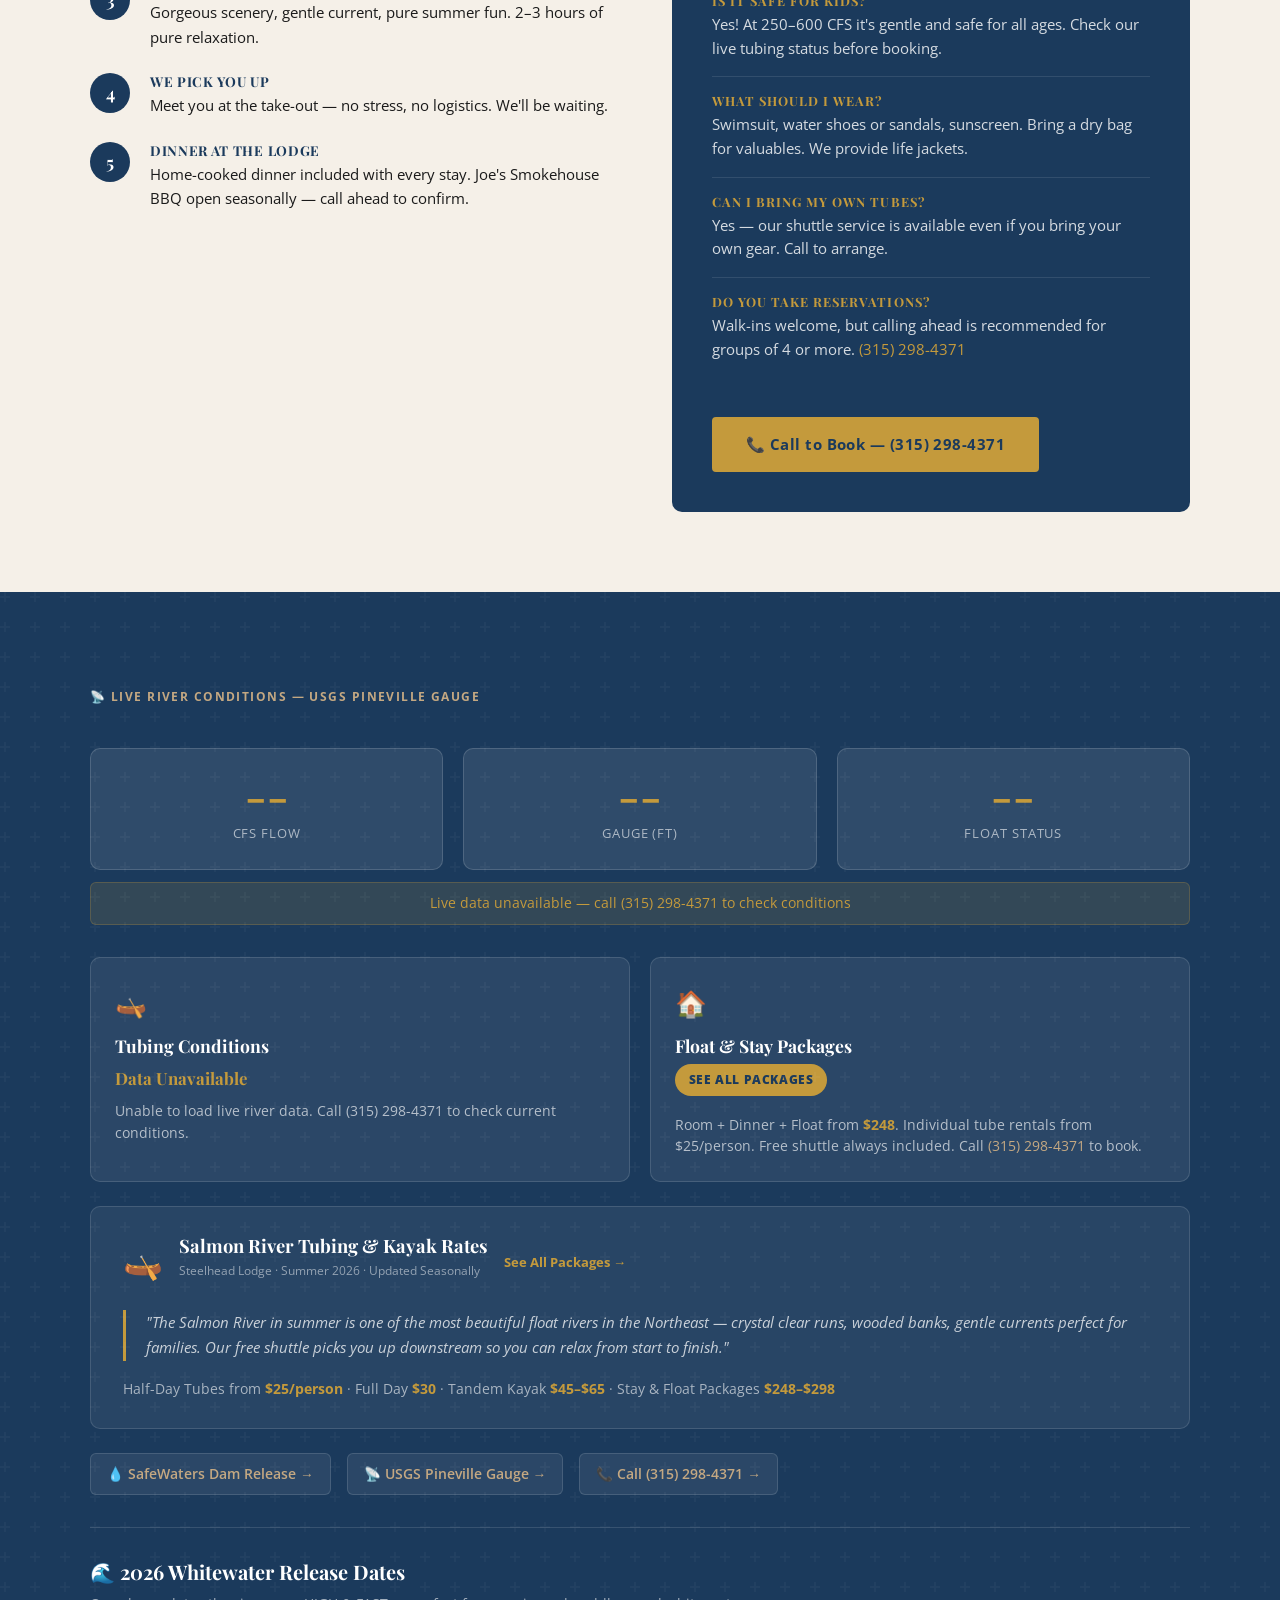
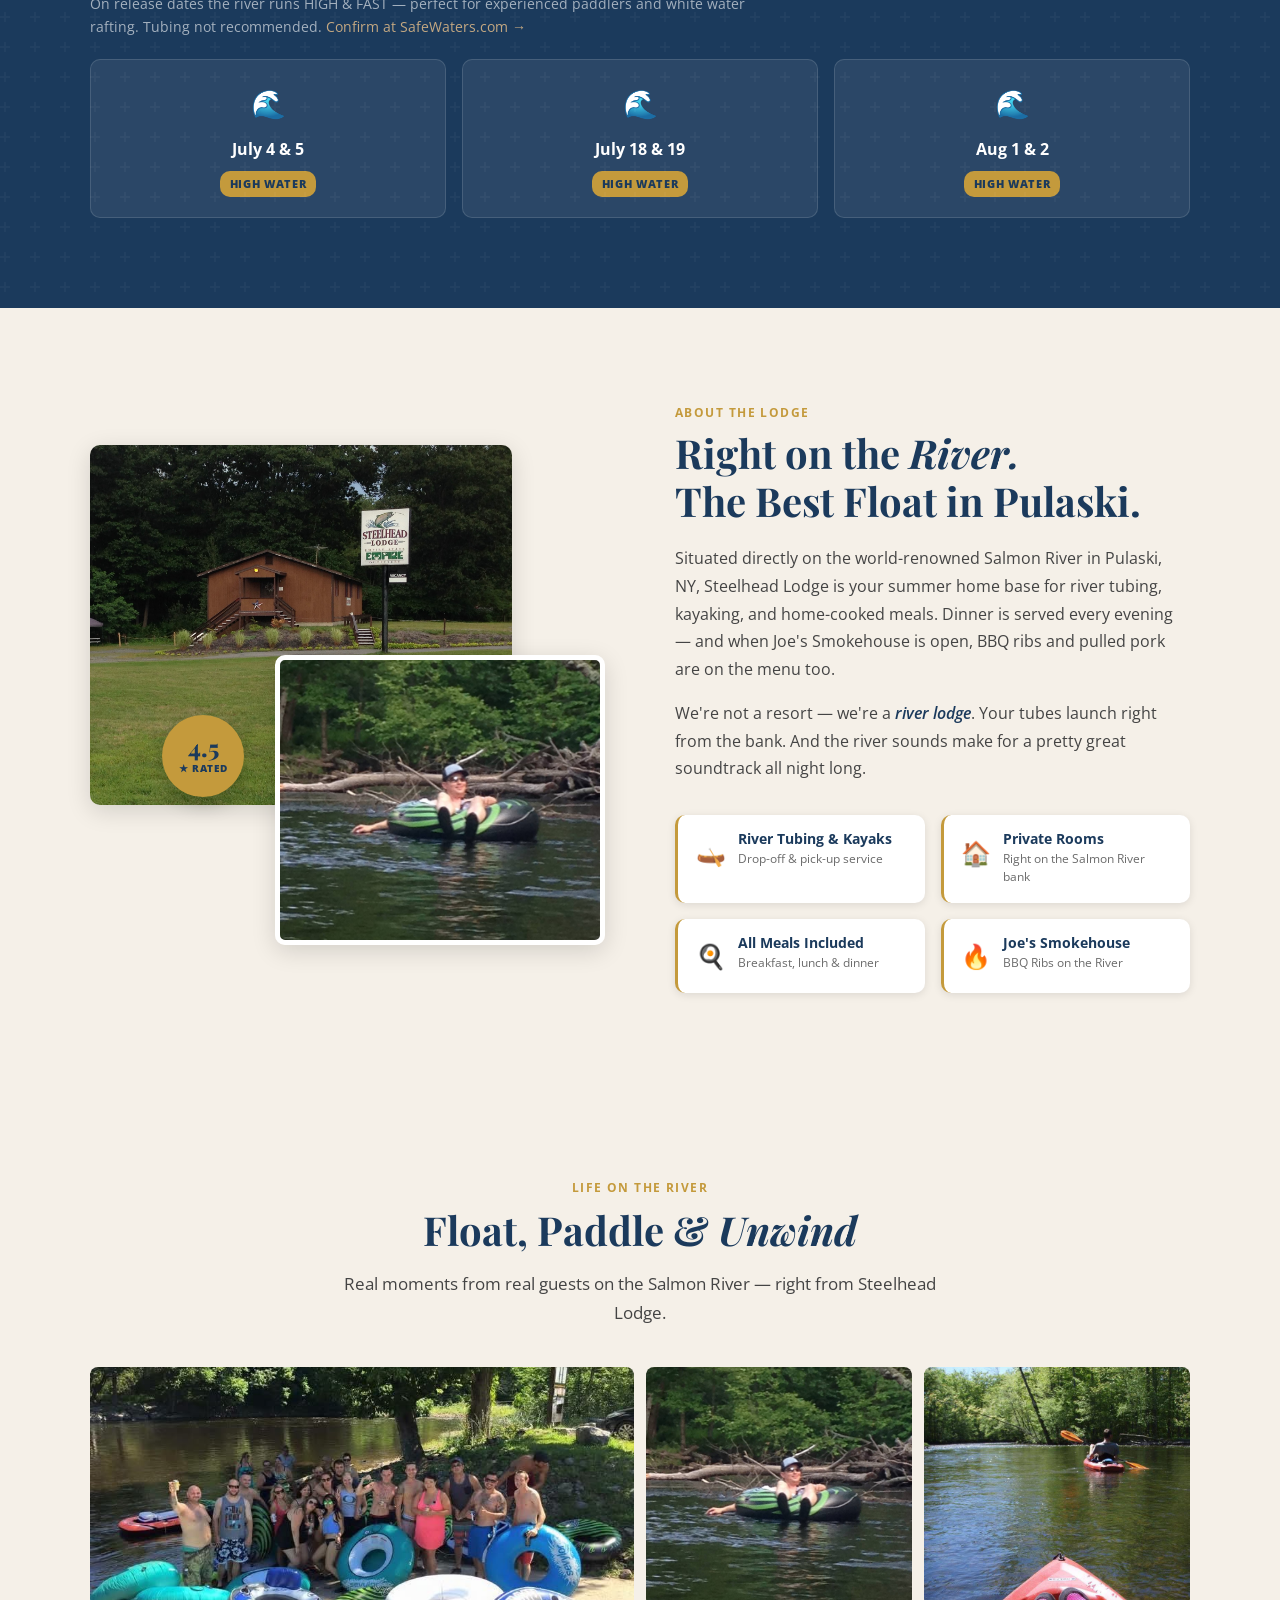
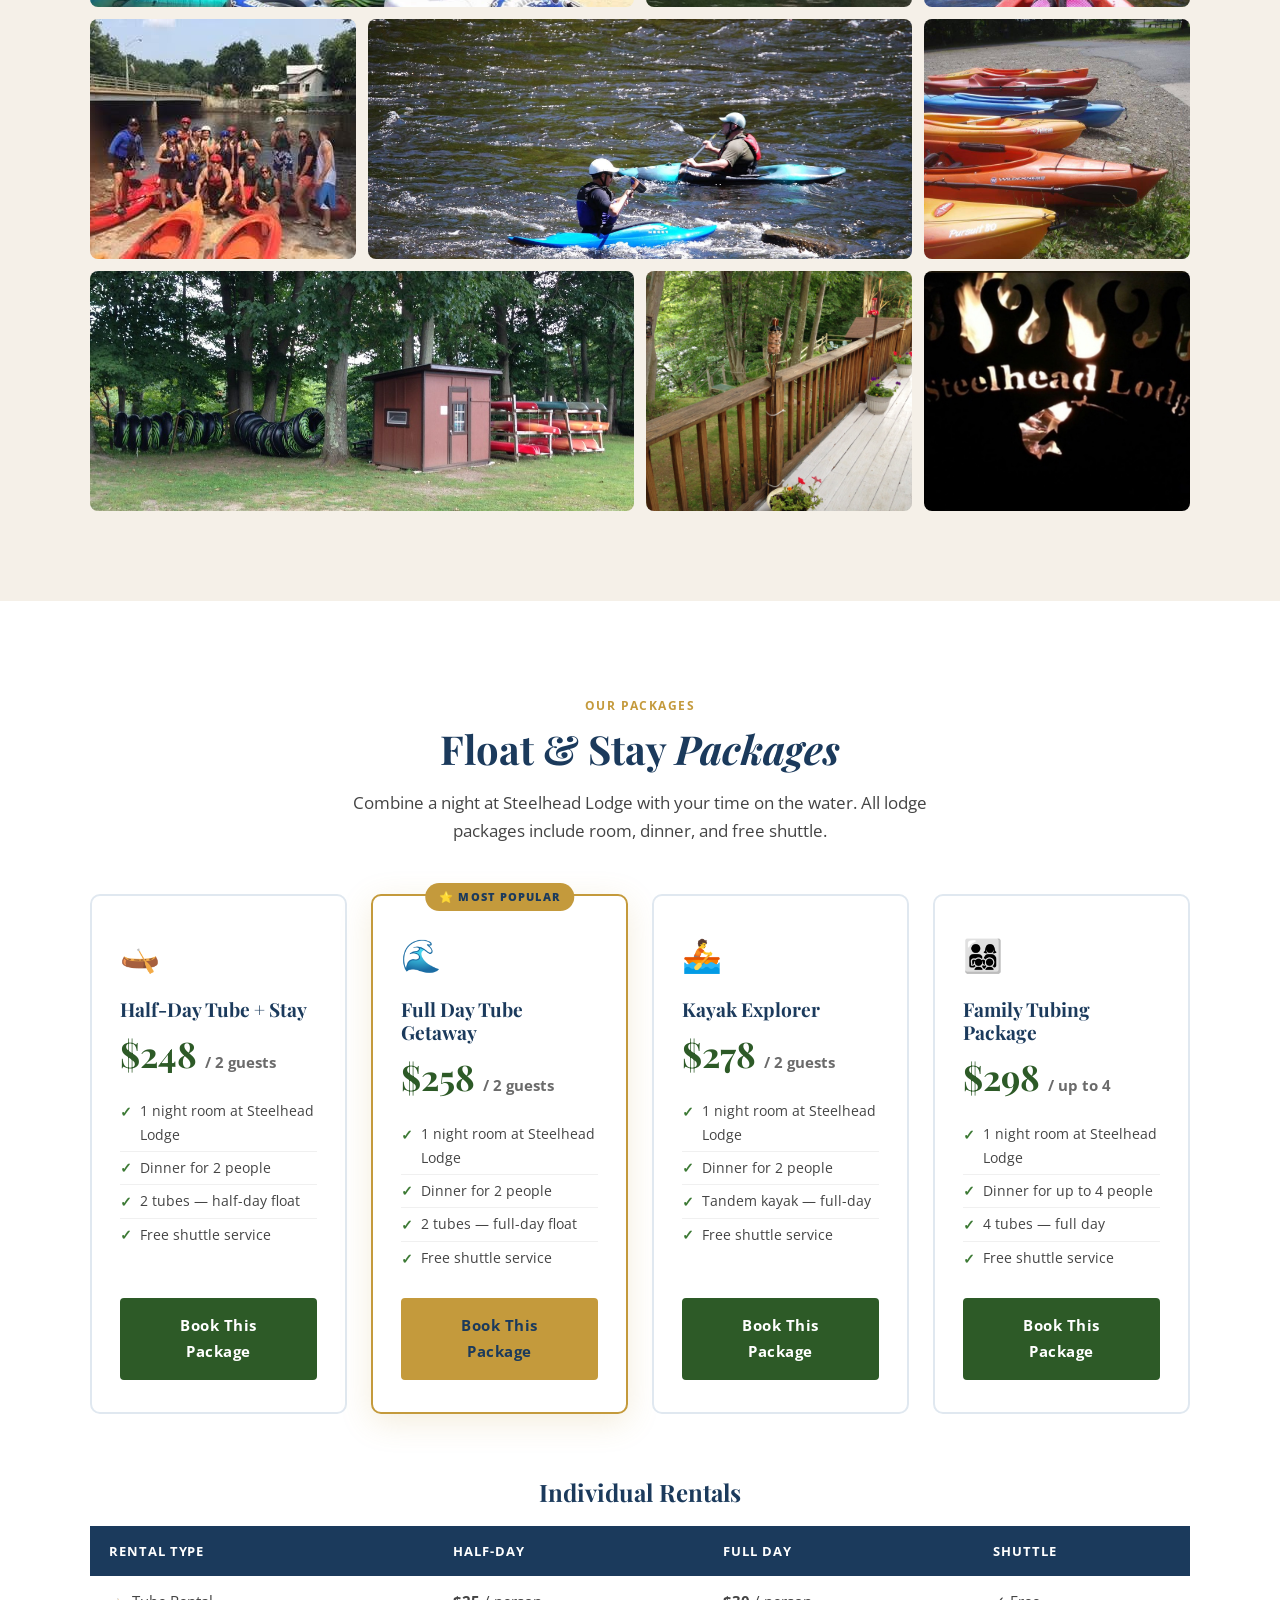
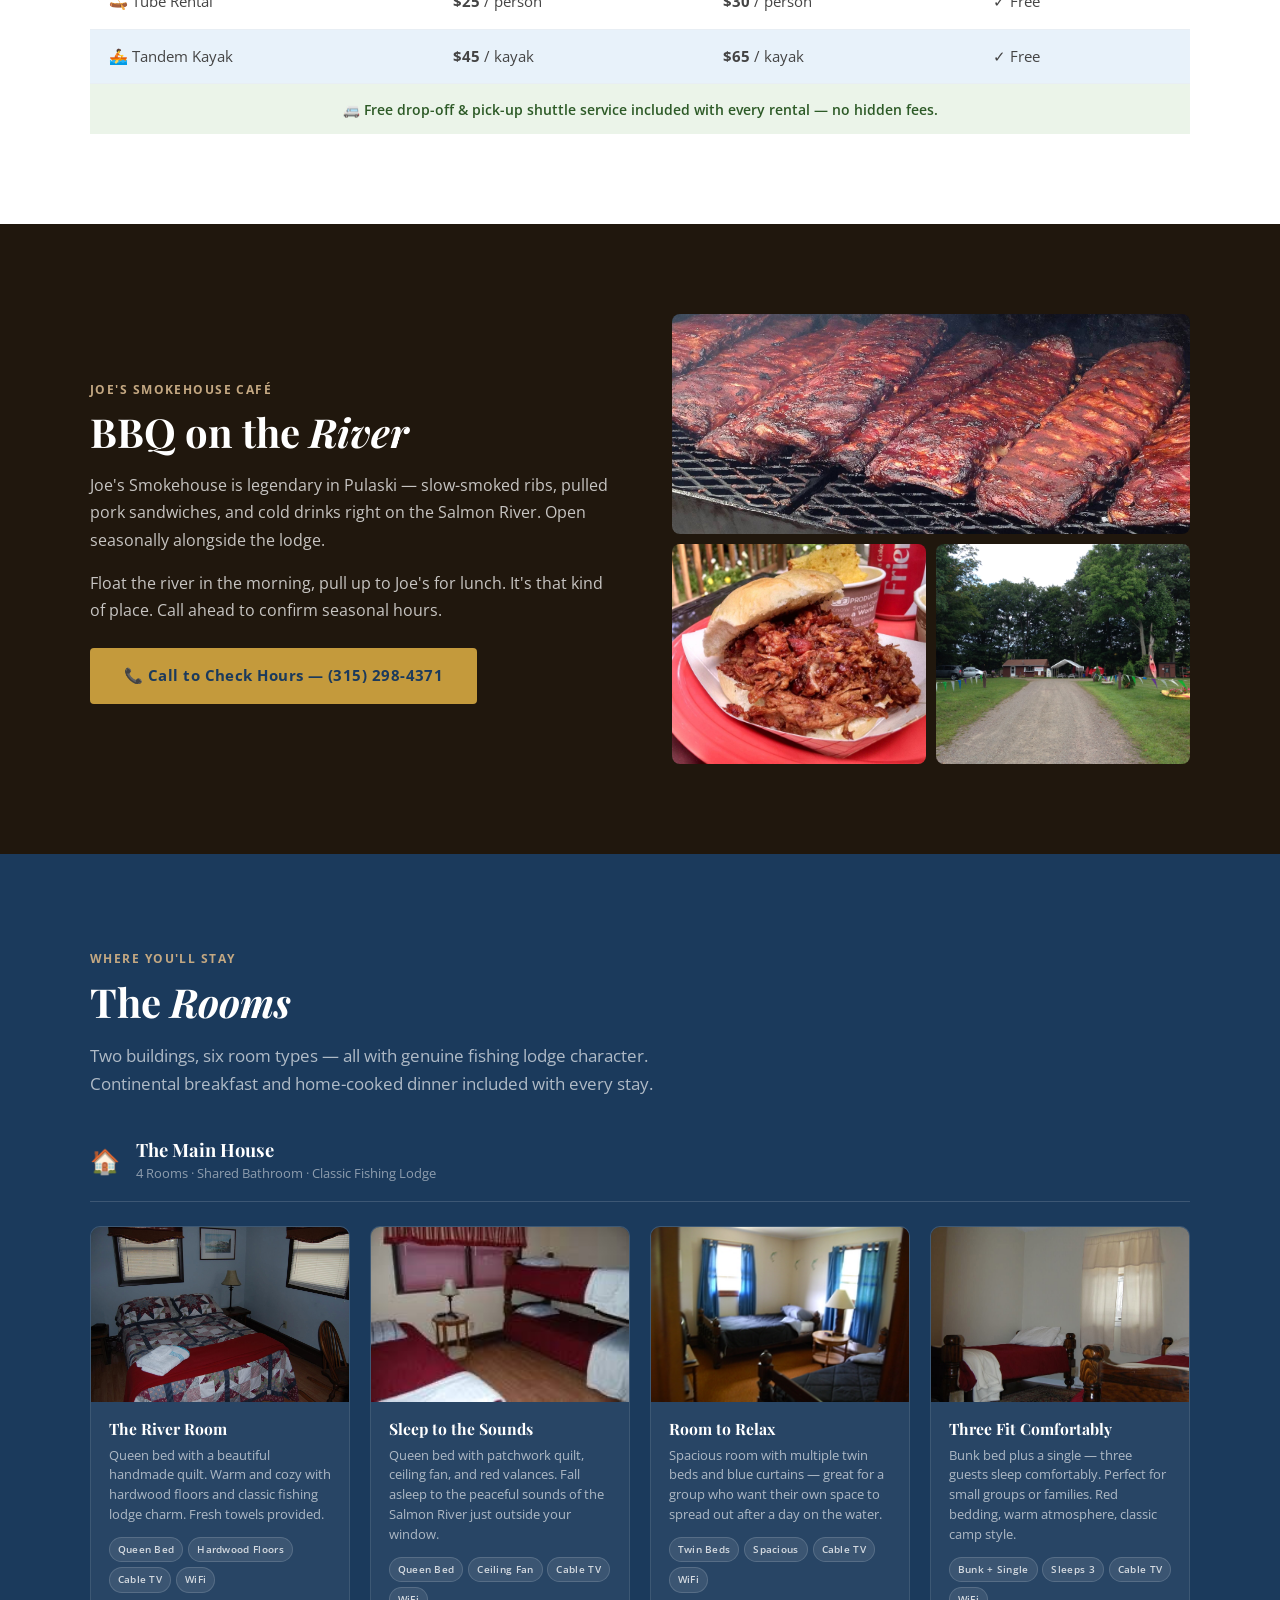
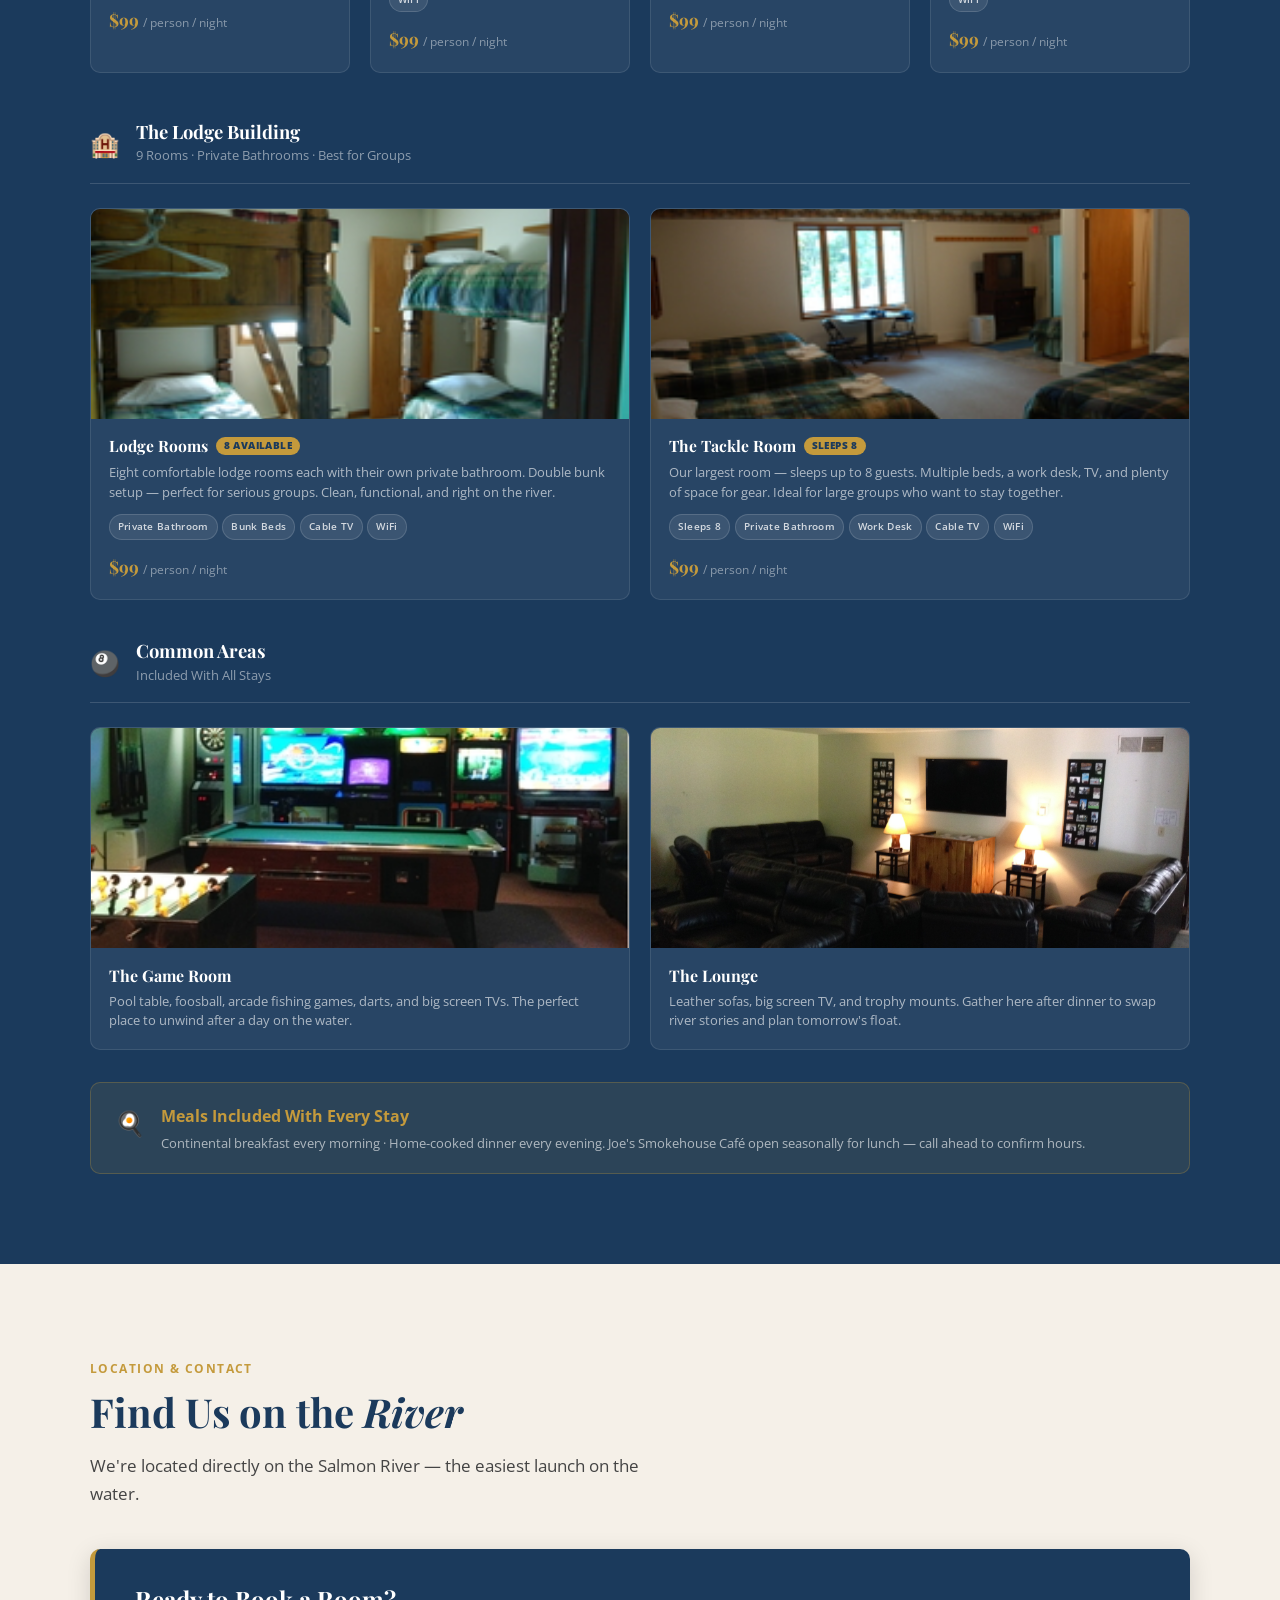
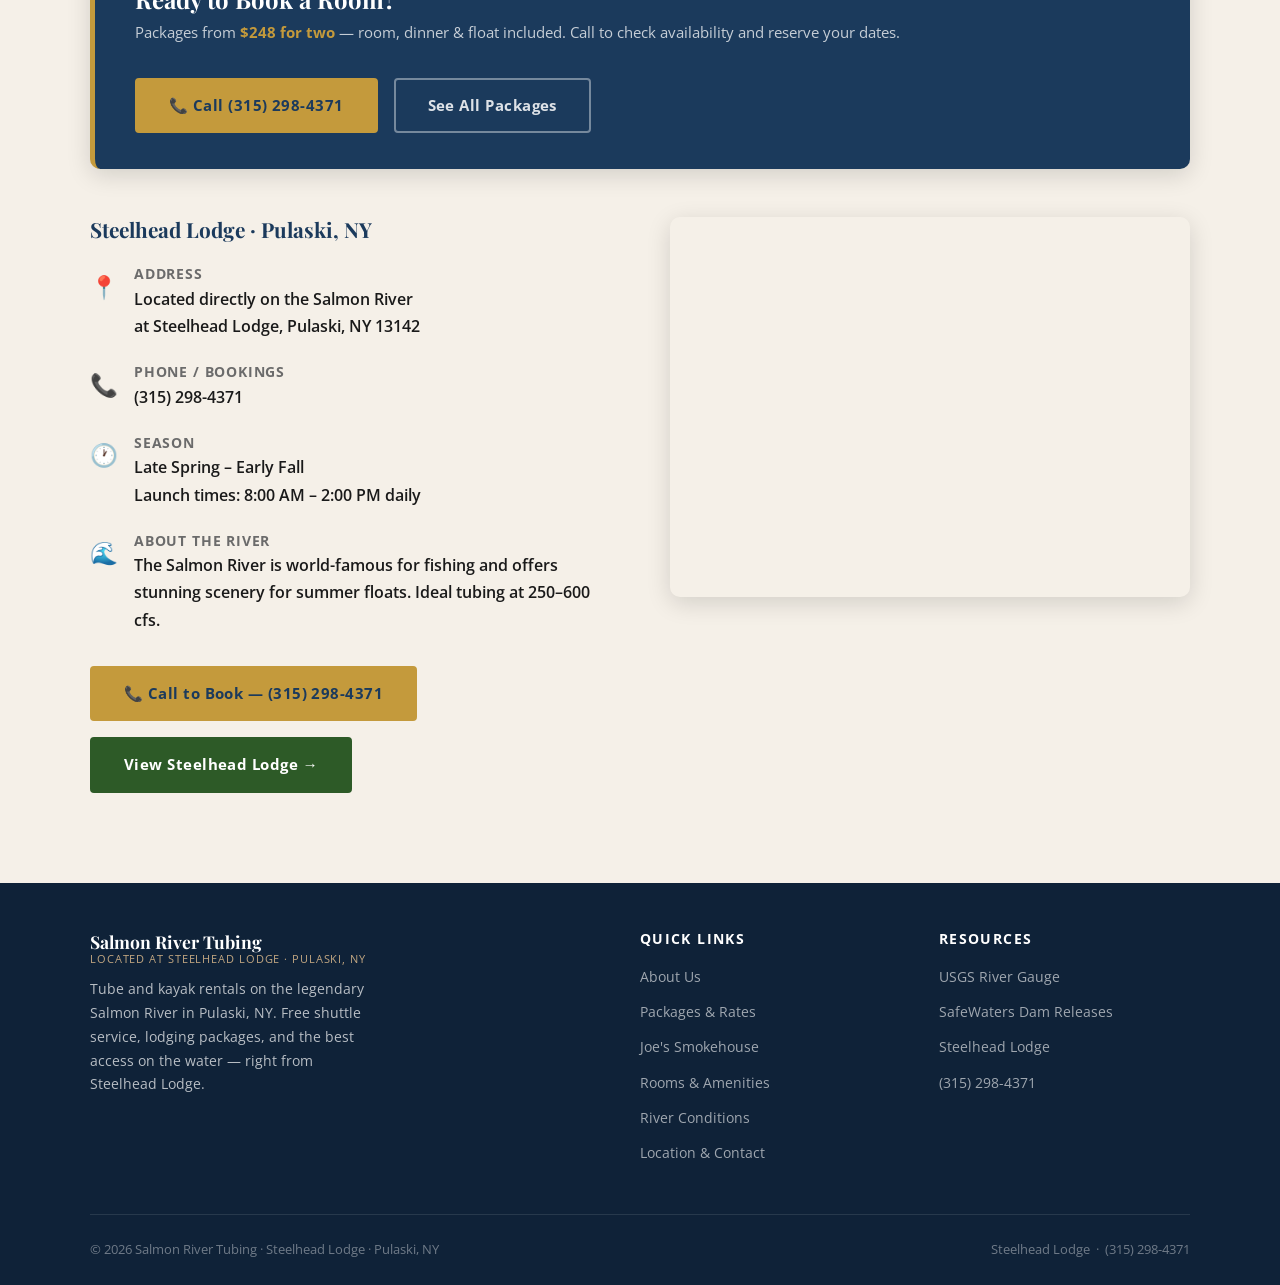
==== commit edf2404f: "Add files via upload" ====
--- a/index.html
+++ b/index.html
@@ -570,7 +570,7 @@
         </article>
 
         <article class="room-card">
-          <div class="room-photo" style="background-image:url('images/IMG_9975.JPG')"></div>
+          <div class="room-photo" style="background-image:url('images/roomtorelax.jpeg')"></div>
           <div class="room-body">
             <h4>Room to Relax</h4>
             <p>Spacious room with multiple twin beds and blue curtains — great for a group who want their own space to spread out after a day on the water.</p>
@@ -582,7 +582,7 @@
         </article>
 
         <article class="room-card">
-          <div class="room-photo" style="background-image:url('images/roomtorelax.jpeg')"></div>
+          <div class="room-photo" style="background-image:url('images/IMG_9975.JPG')"></div>
           <div class="room-body">
             <h4>Three Fit Comfortably</h4>
             <p>Bunk bed plus a single — three guests sleep comfortably. Perfect for small groups or families. Red bedding, warm atmosphere, classic camp style.</p>
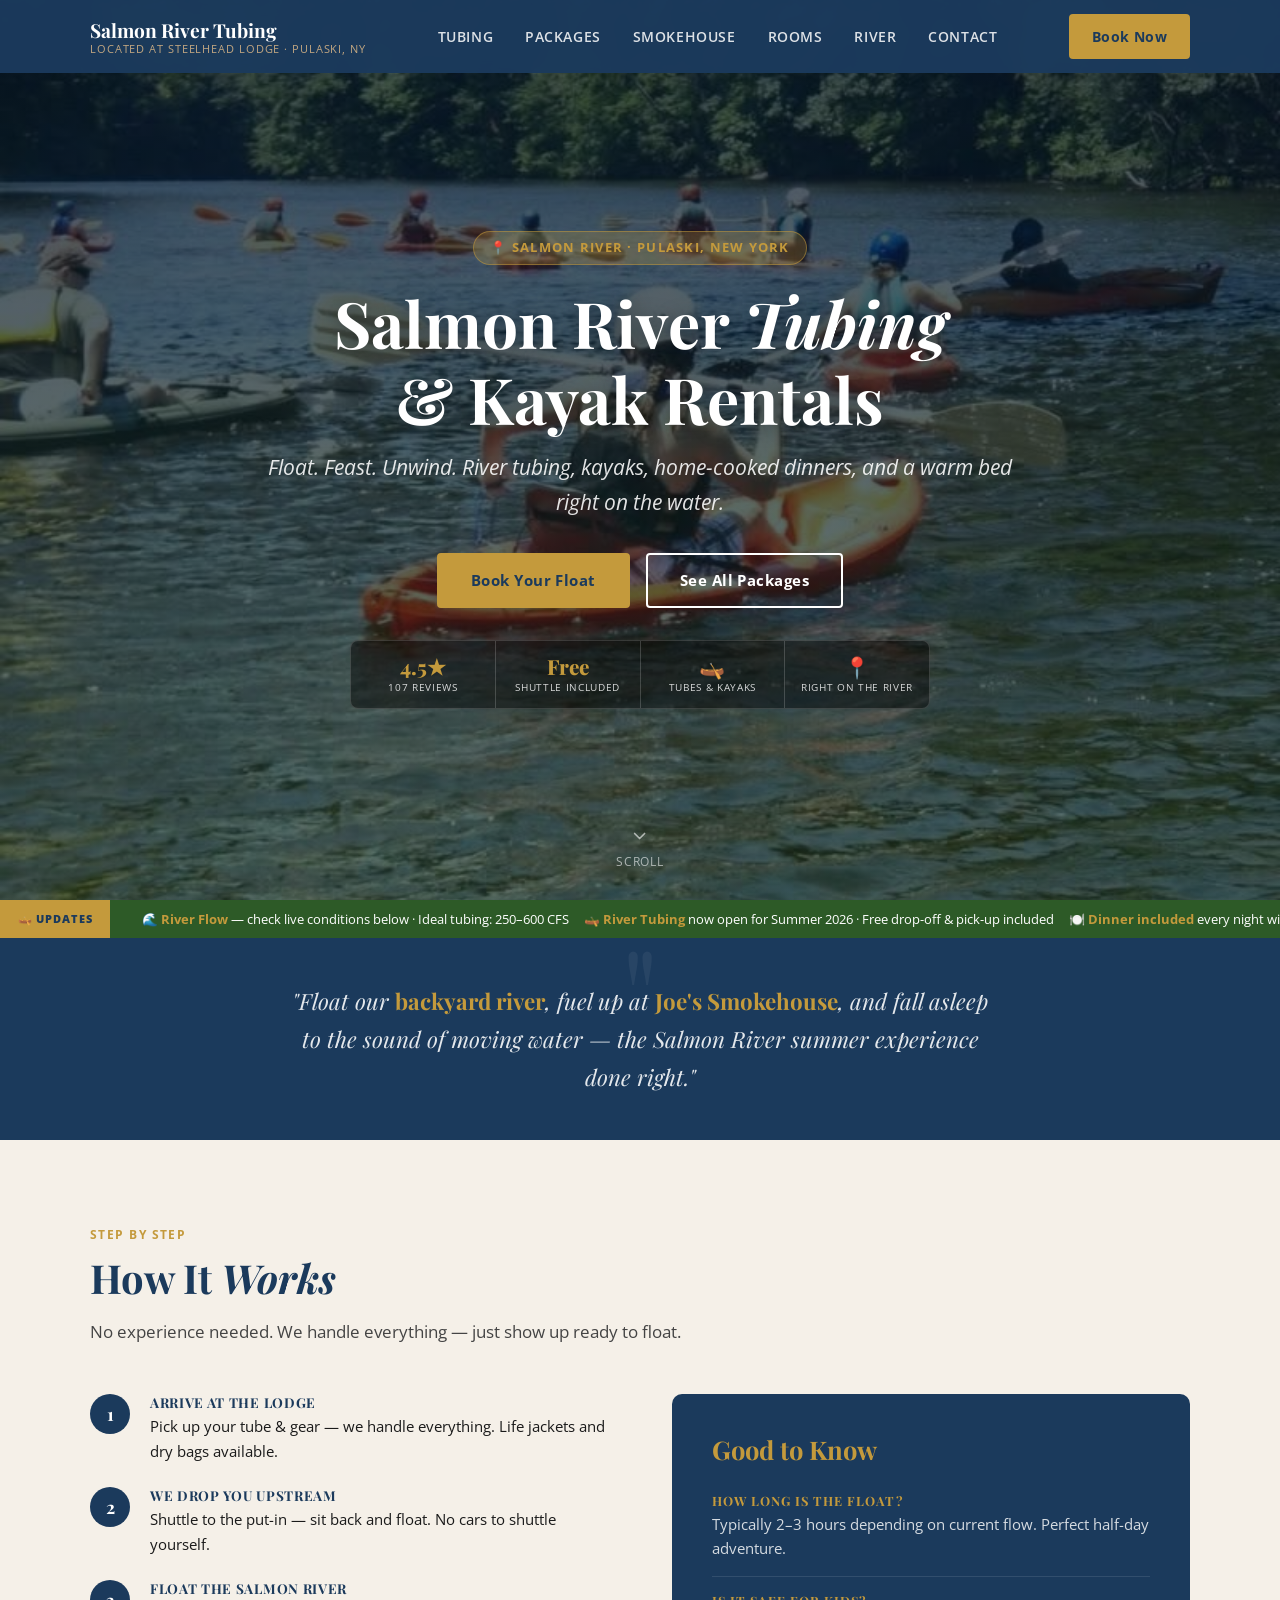
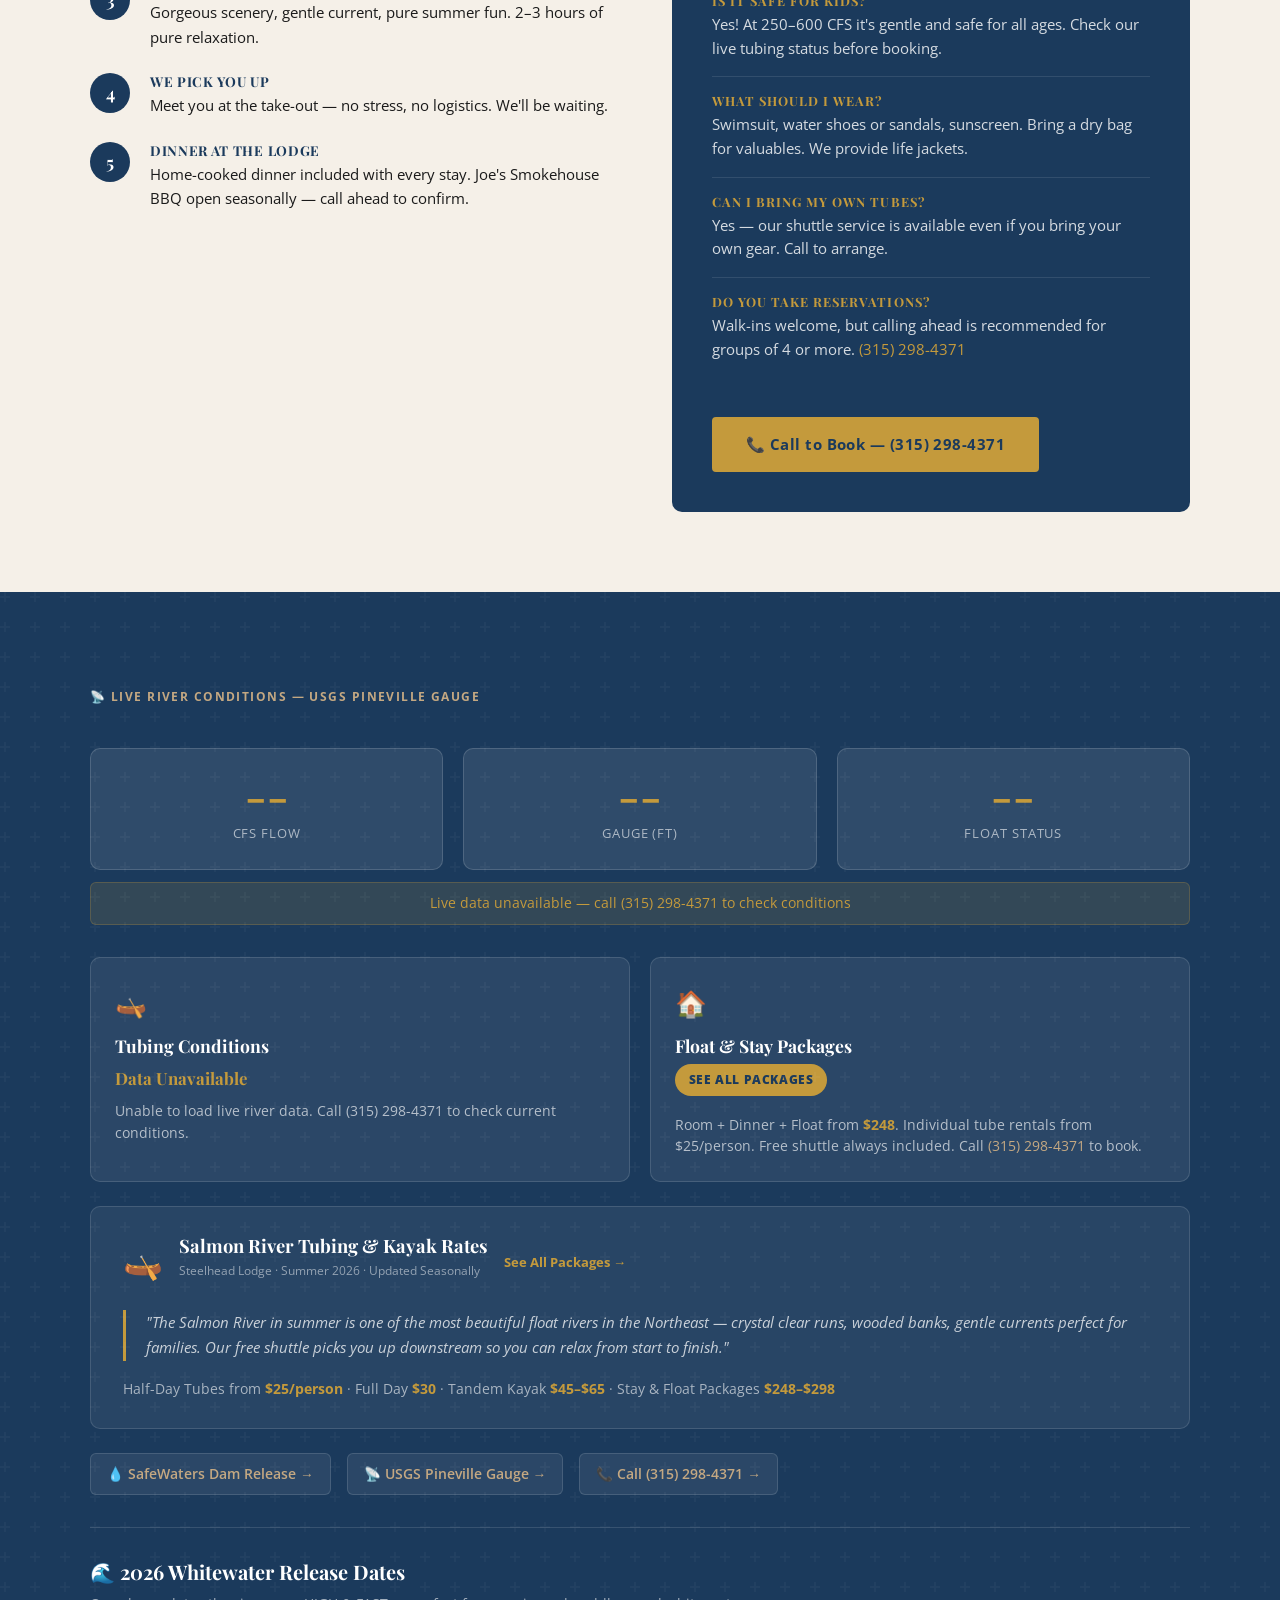
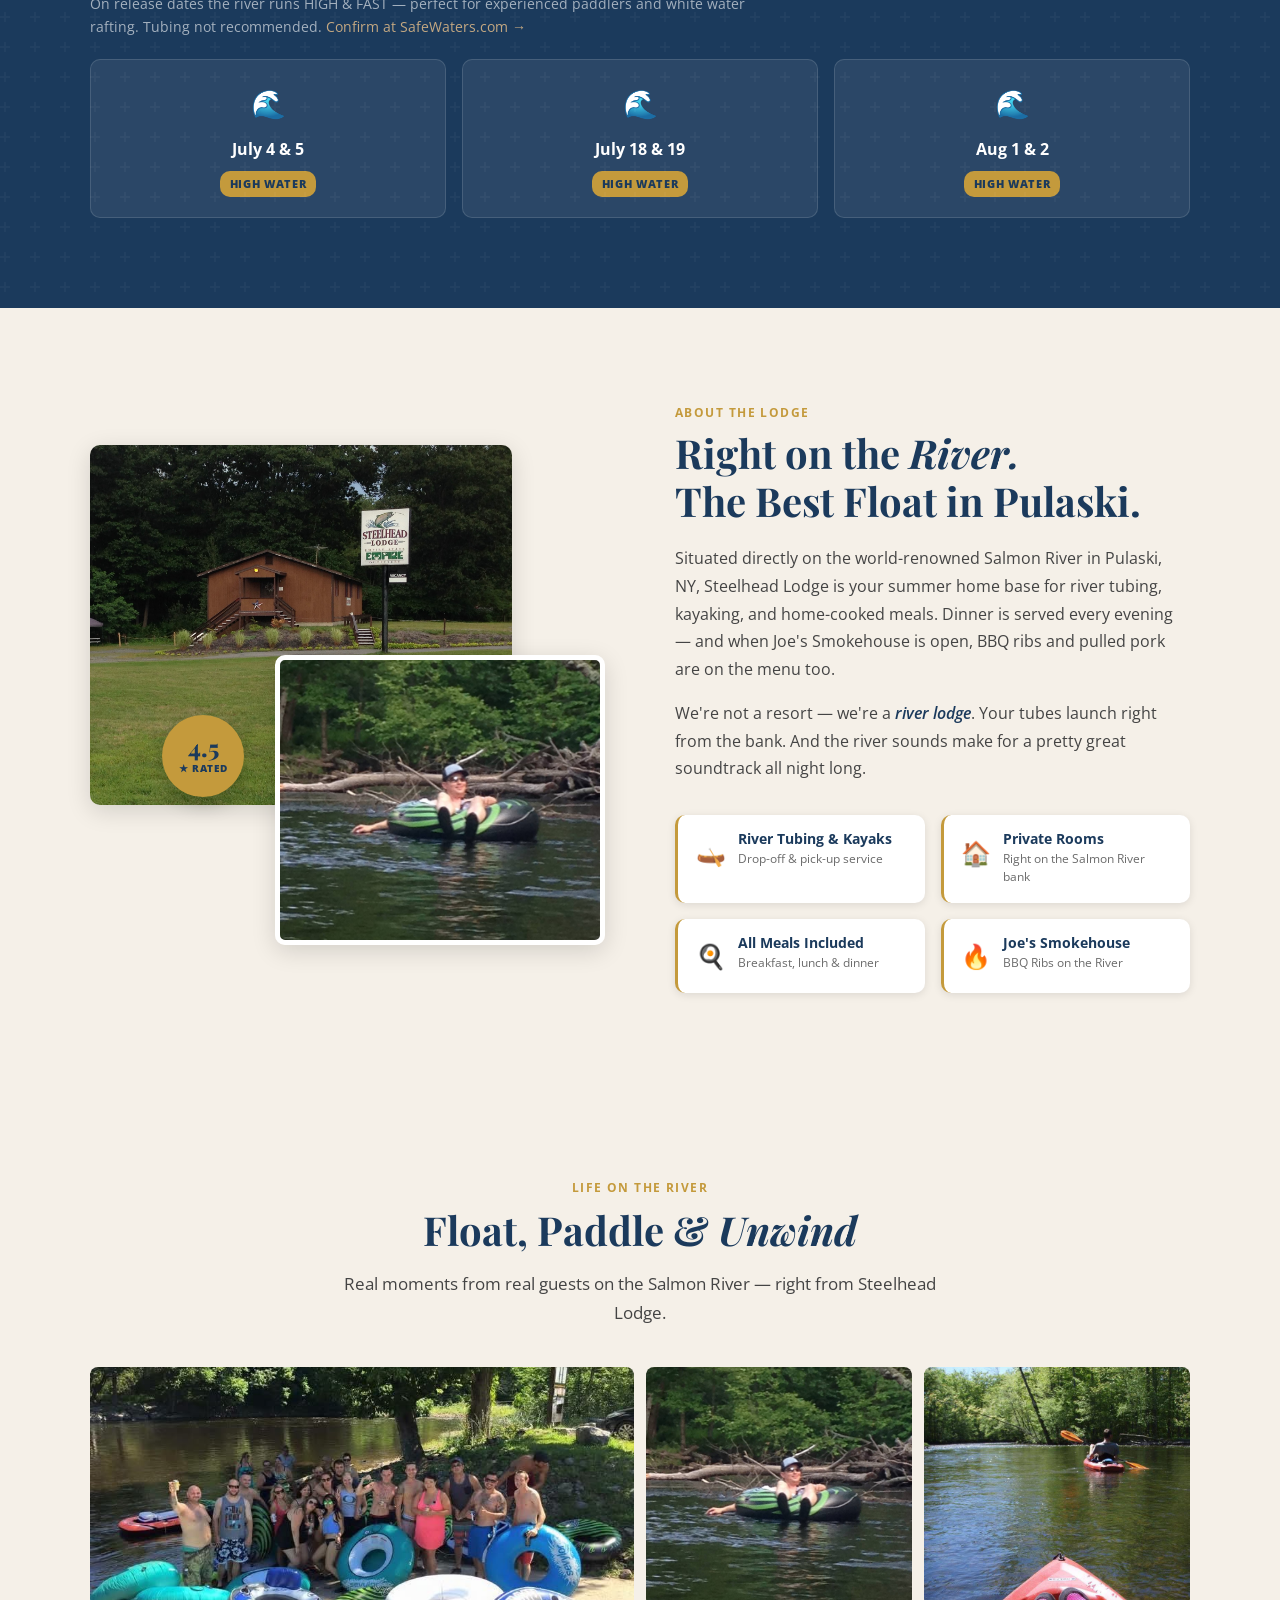
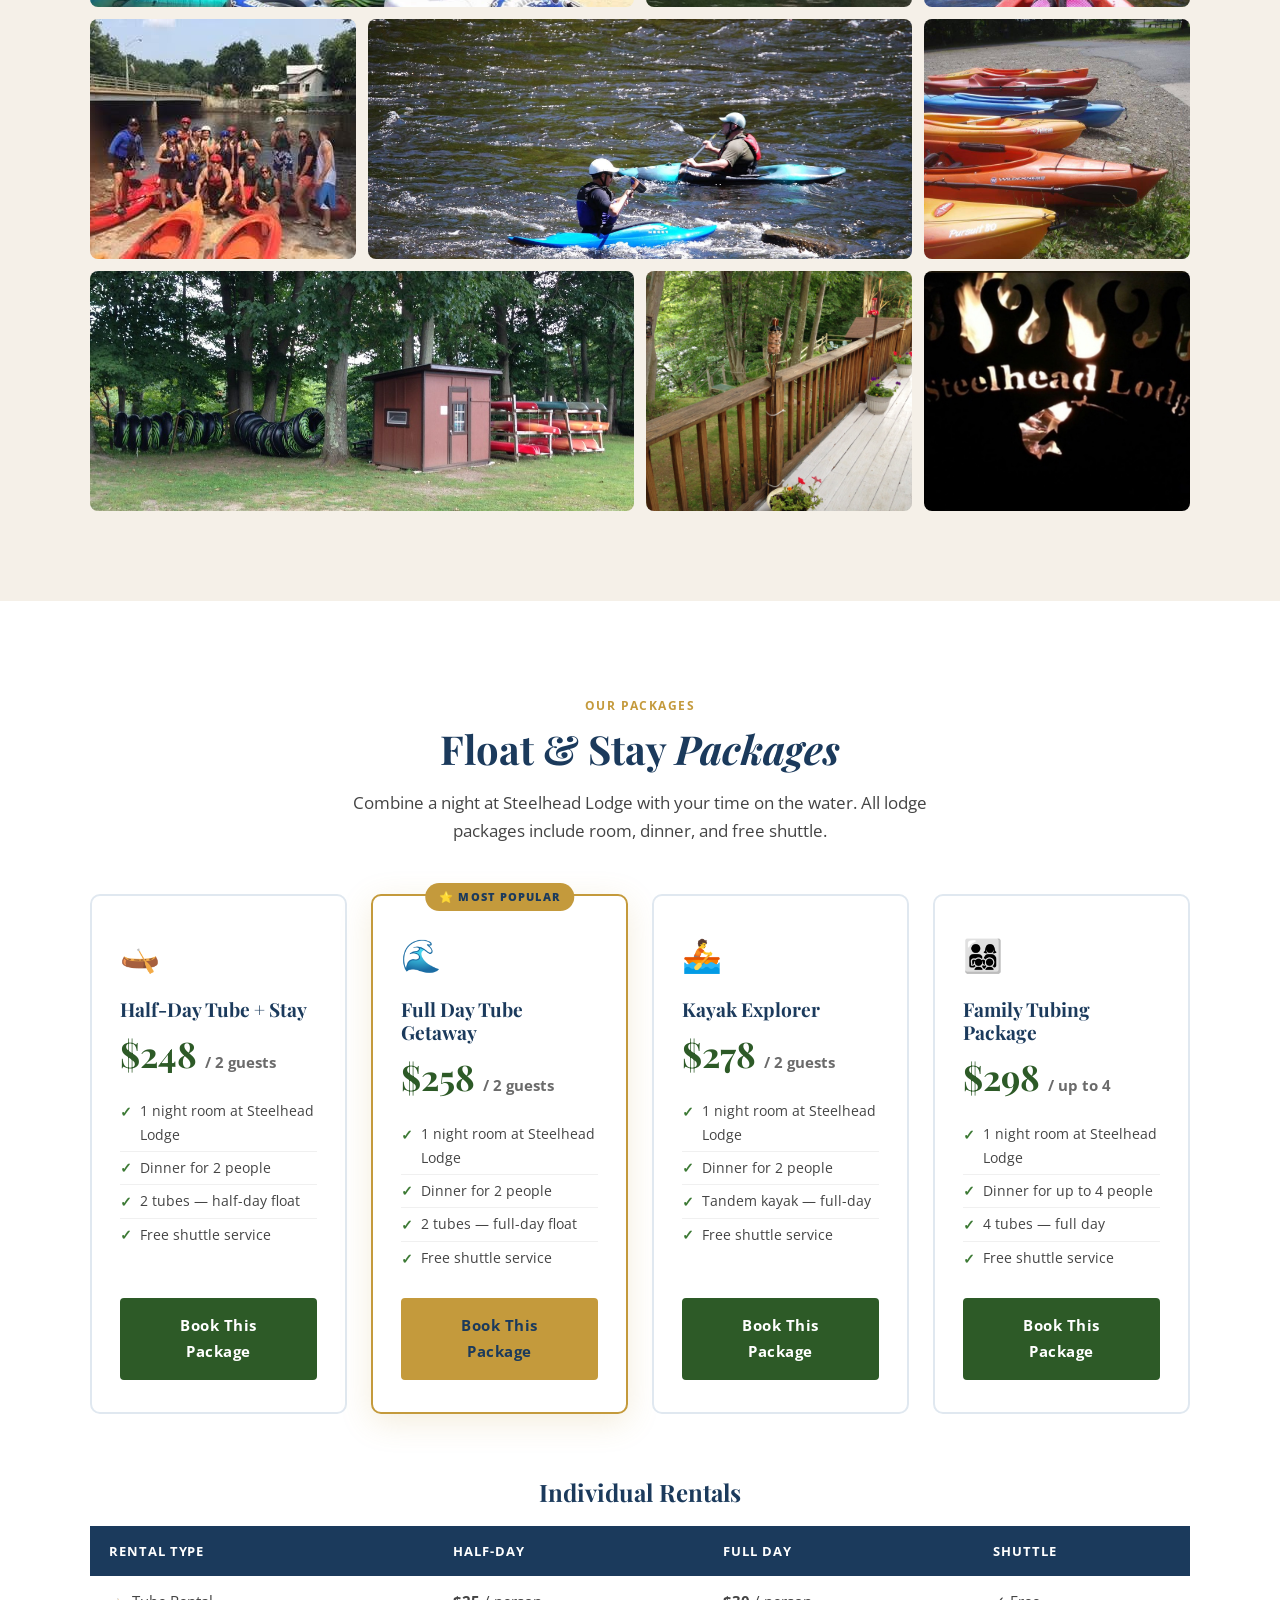
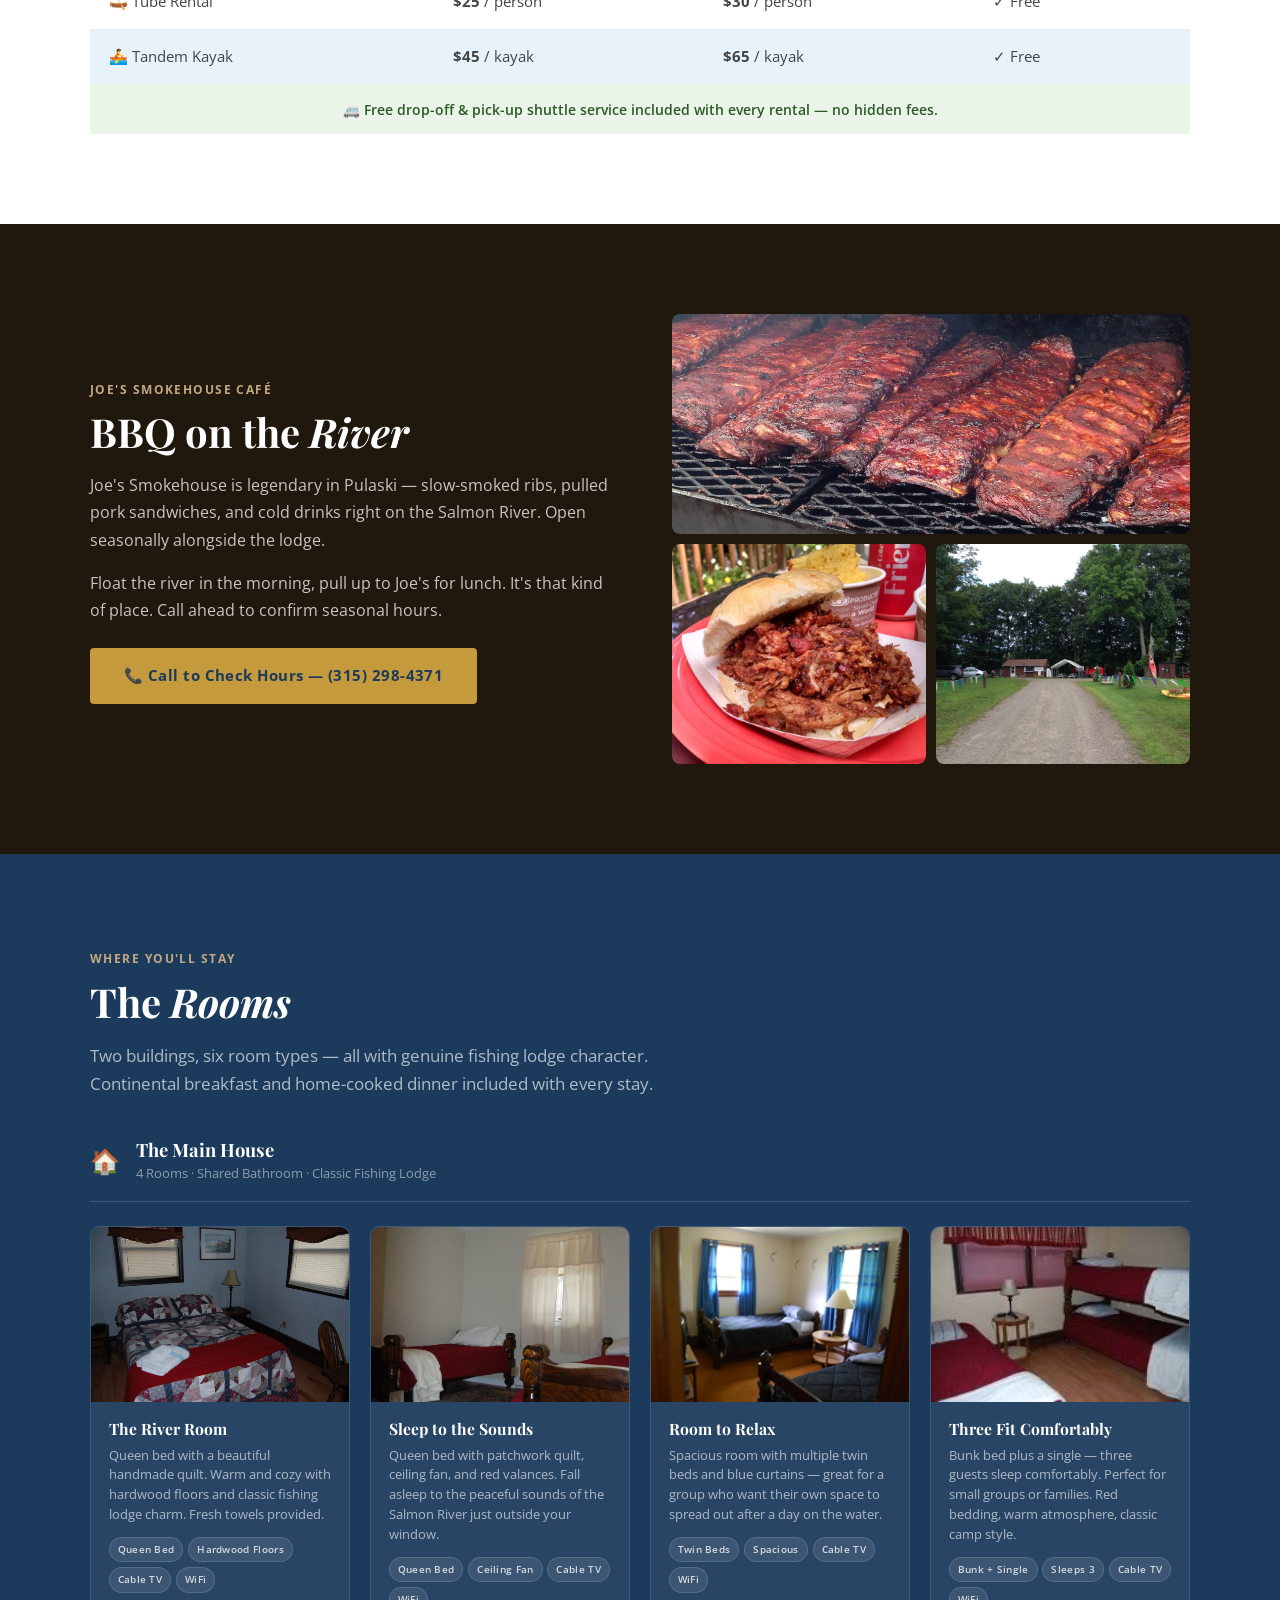
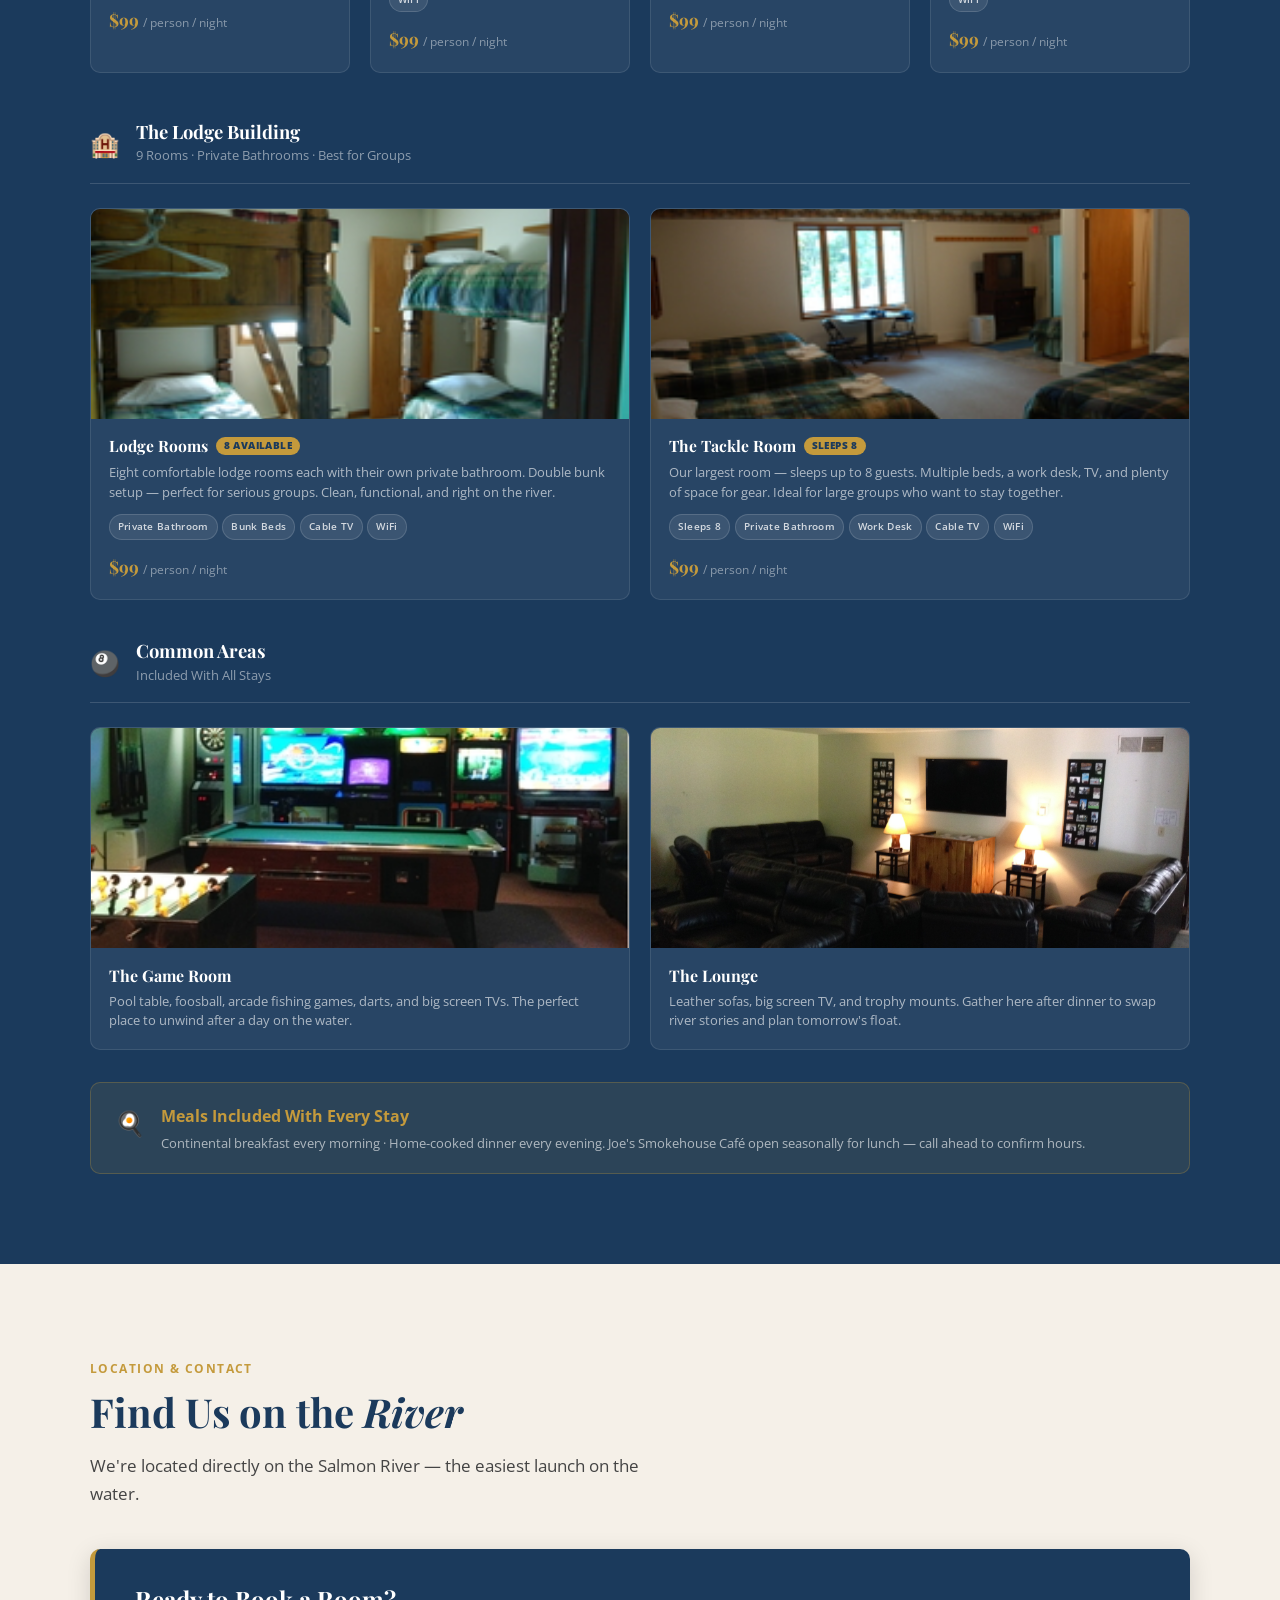
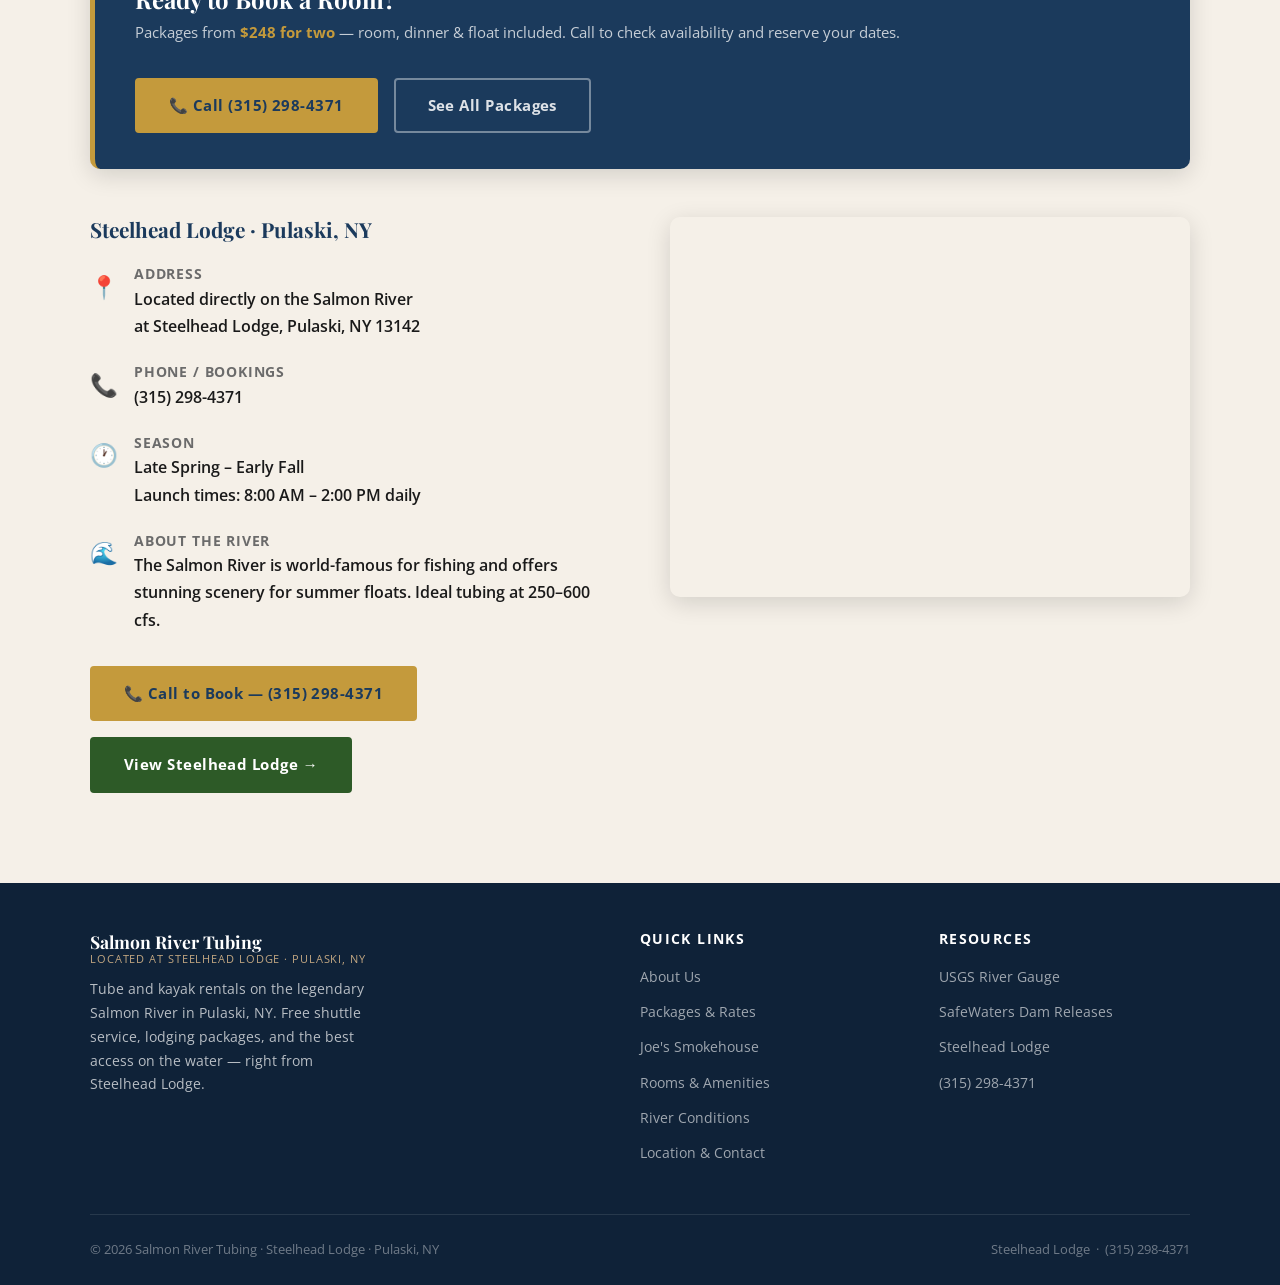
==== commit 4c95ebbc: "Add files via upload" ====
--- a/index.html
+++ b/index.html
@@ -558,7 +558,7 @@
         </article>
 
         <article class="room-card">
-          <div class="room-photo" style="background-image:url('images/IMG_9974.JPG')"></div>
+          <div class="room-photo" style="background-image:url('images/IMG_9975.JPG')"></div>
           <div class="room-body">
             <h4>Sleep to the Sounds</h4>
             <p>Queen bed with patchwork quilt, ceiling fan, and red valances. Fall asleep to the peaceful sounds of the Salmon River just outside your window.</p>
@@ -582,7 +582,7 @@
         </article>
 
         <article class="room-card">
-          <div class="room-photo" style="background-image:url('images/IMG_9975.JPG')"></div>
+          <div class="room-photo" style="background-image:url('images/IMG_9974.JPG')"></div>
           <div class="room-body">
             <h4>Three Fit Comfortably</h4>
             <p>Bunk bed plus a single — three guests sleep comfortably. Perfect for small groups or families. Red bedding, warm atmosphere, classic camp style.</p>
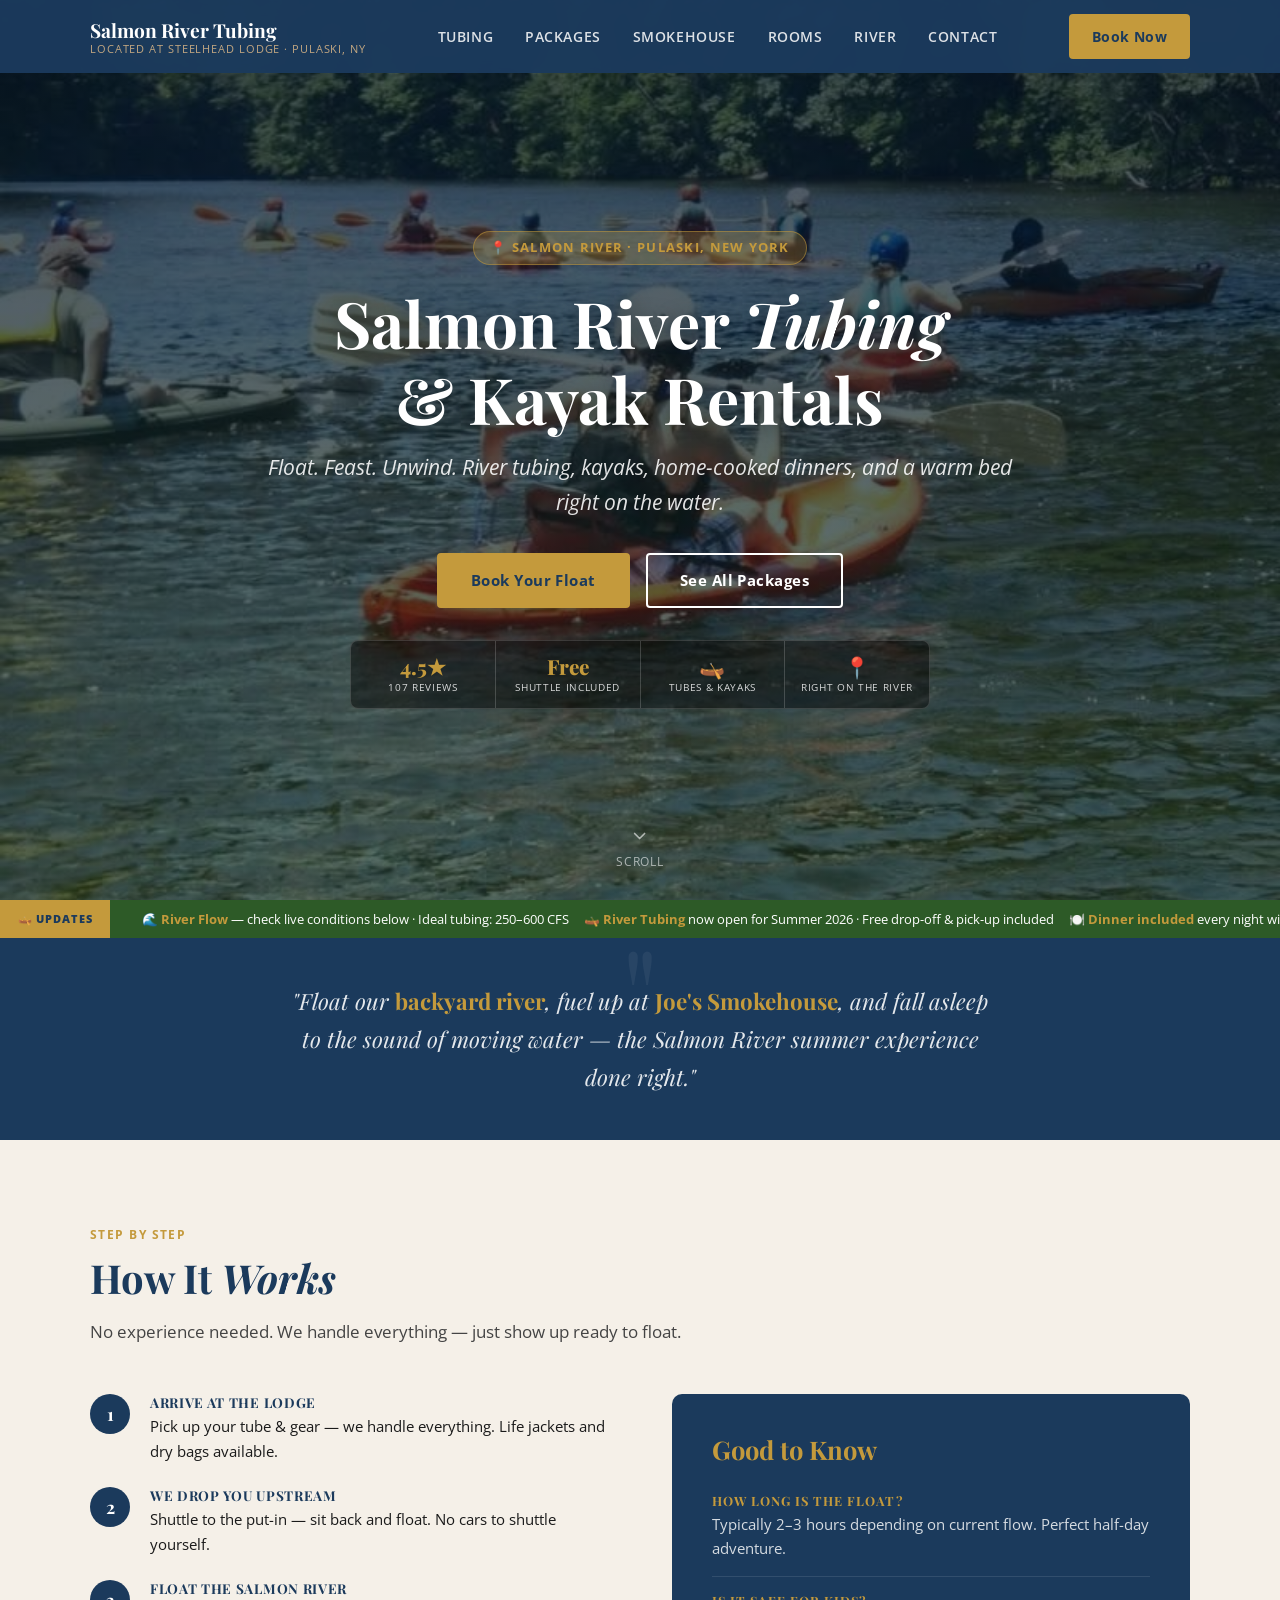
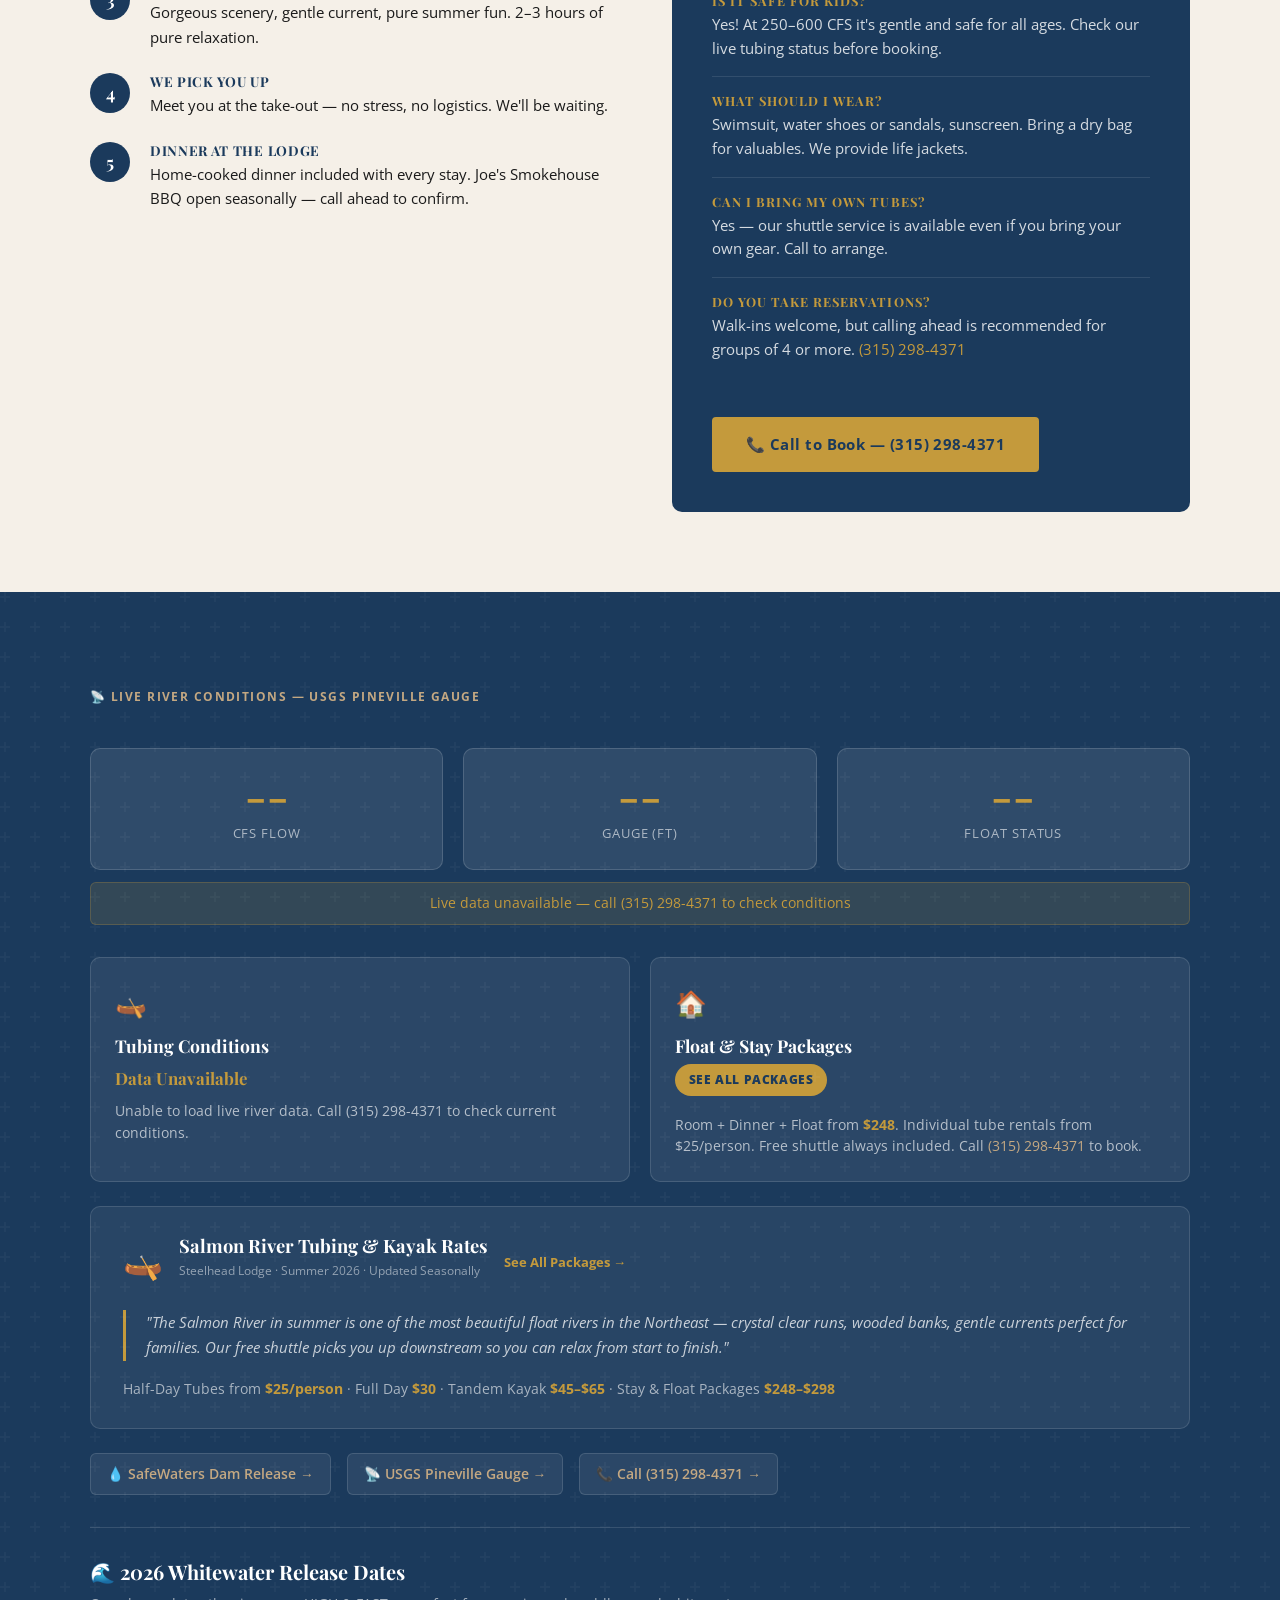
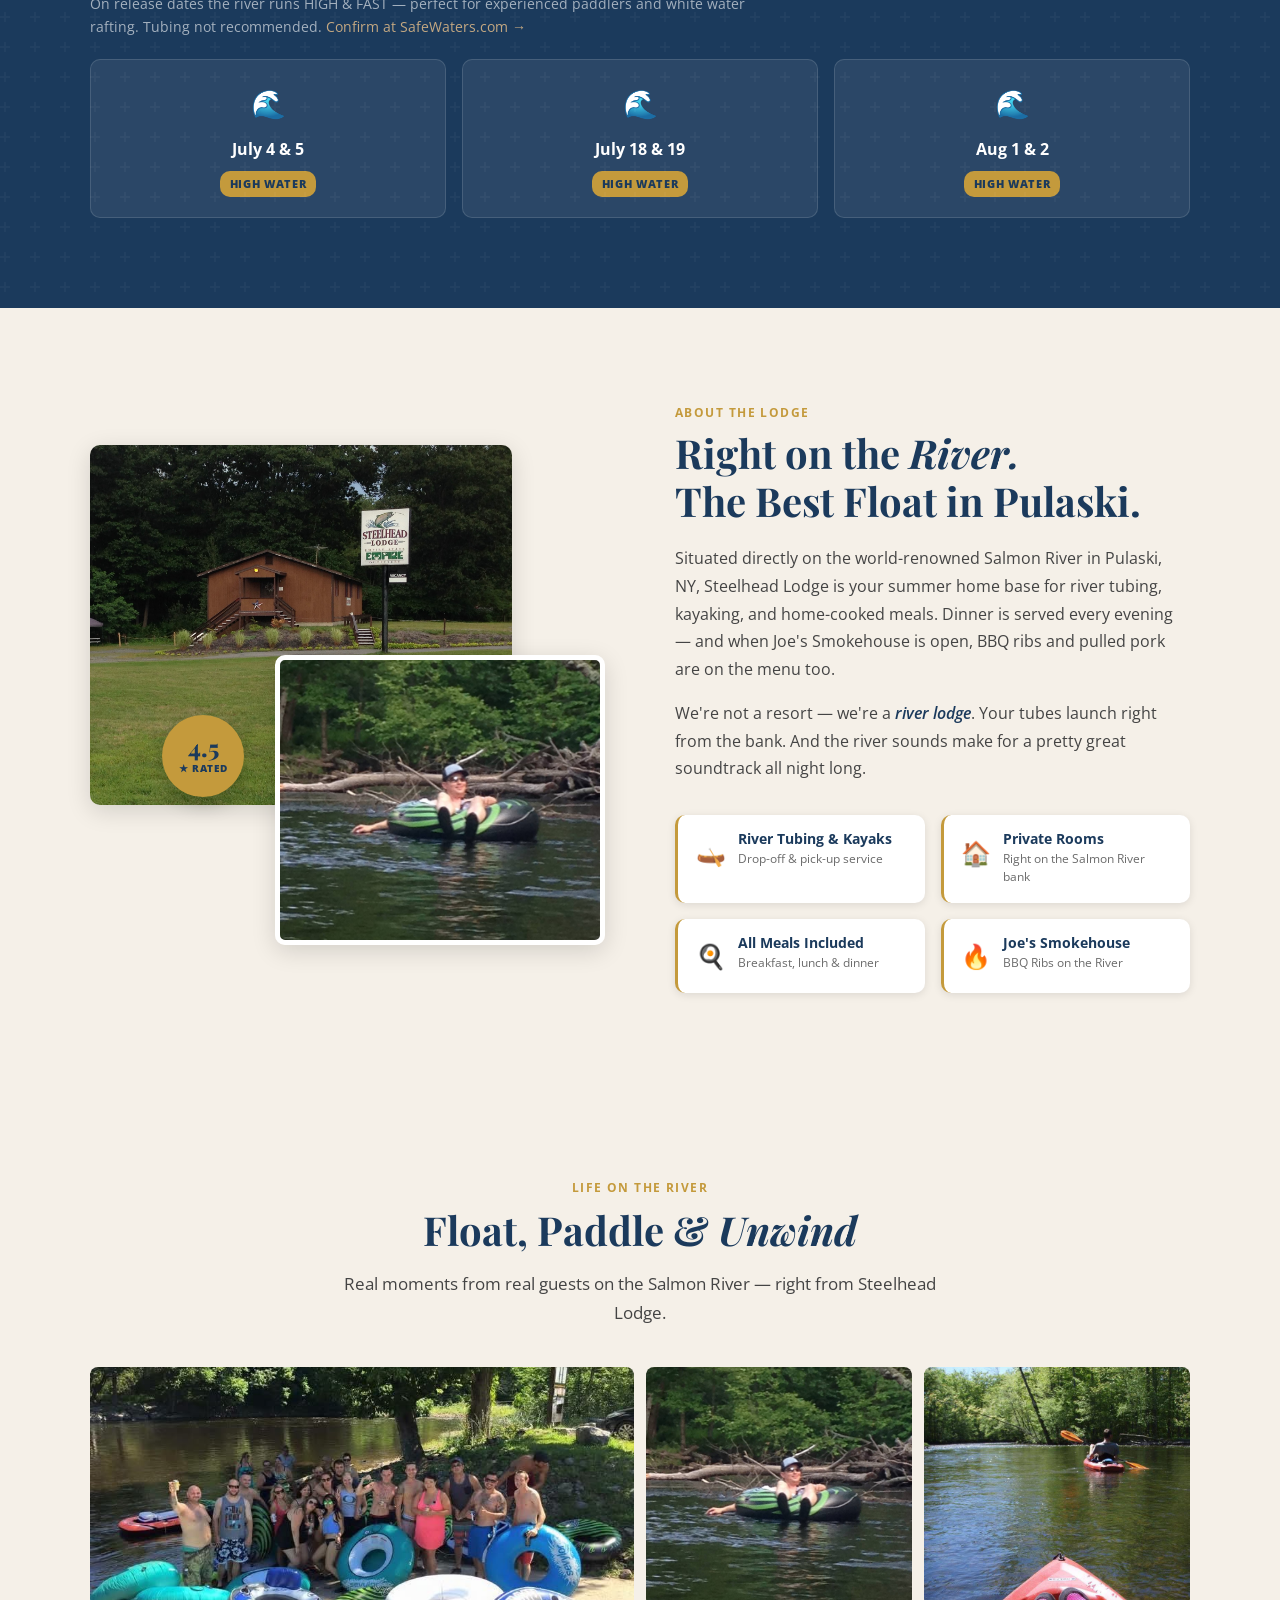
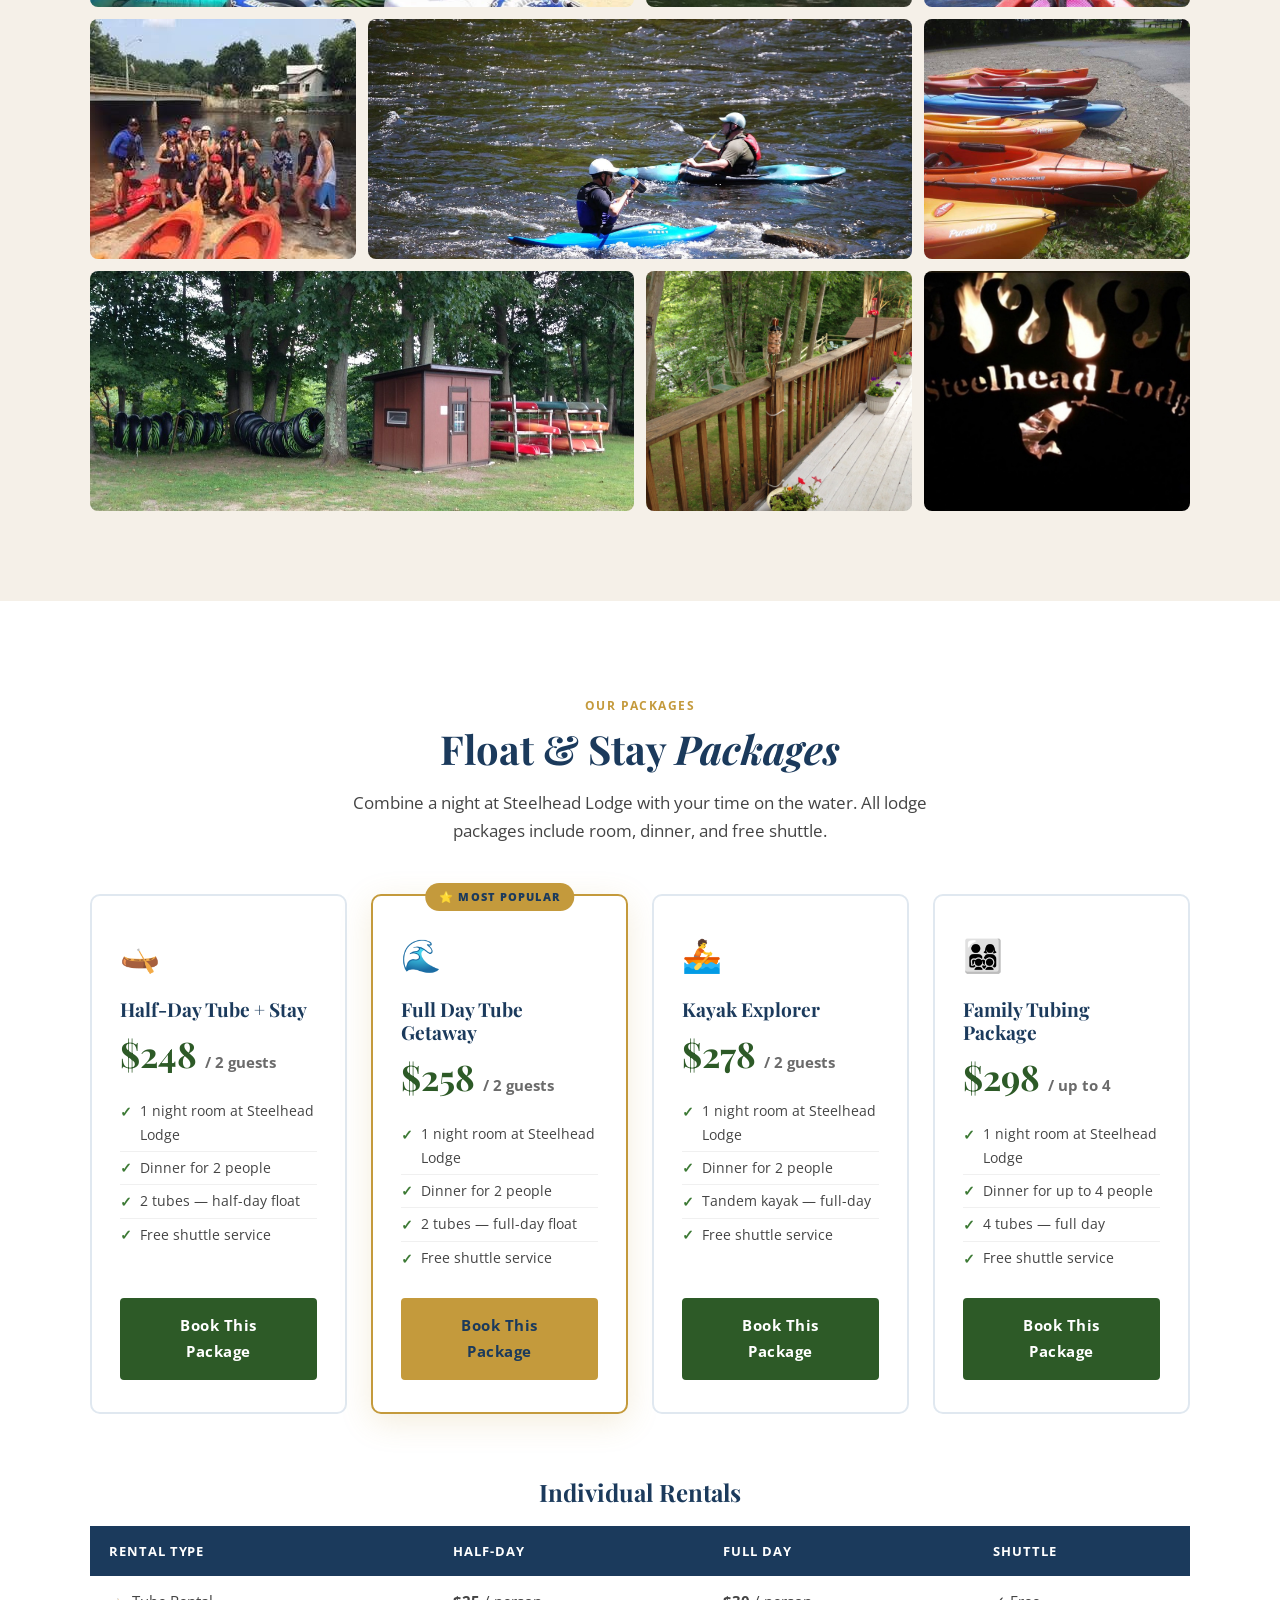
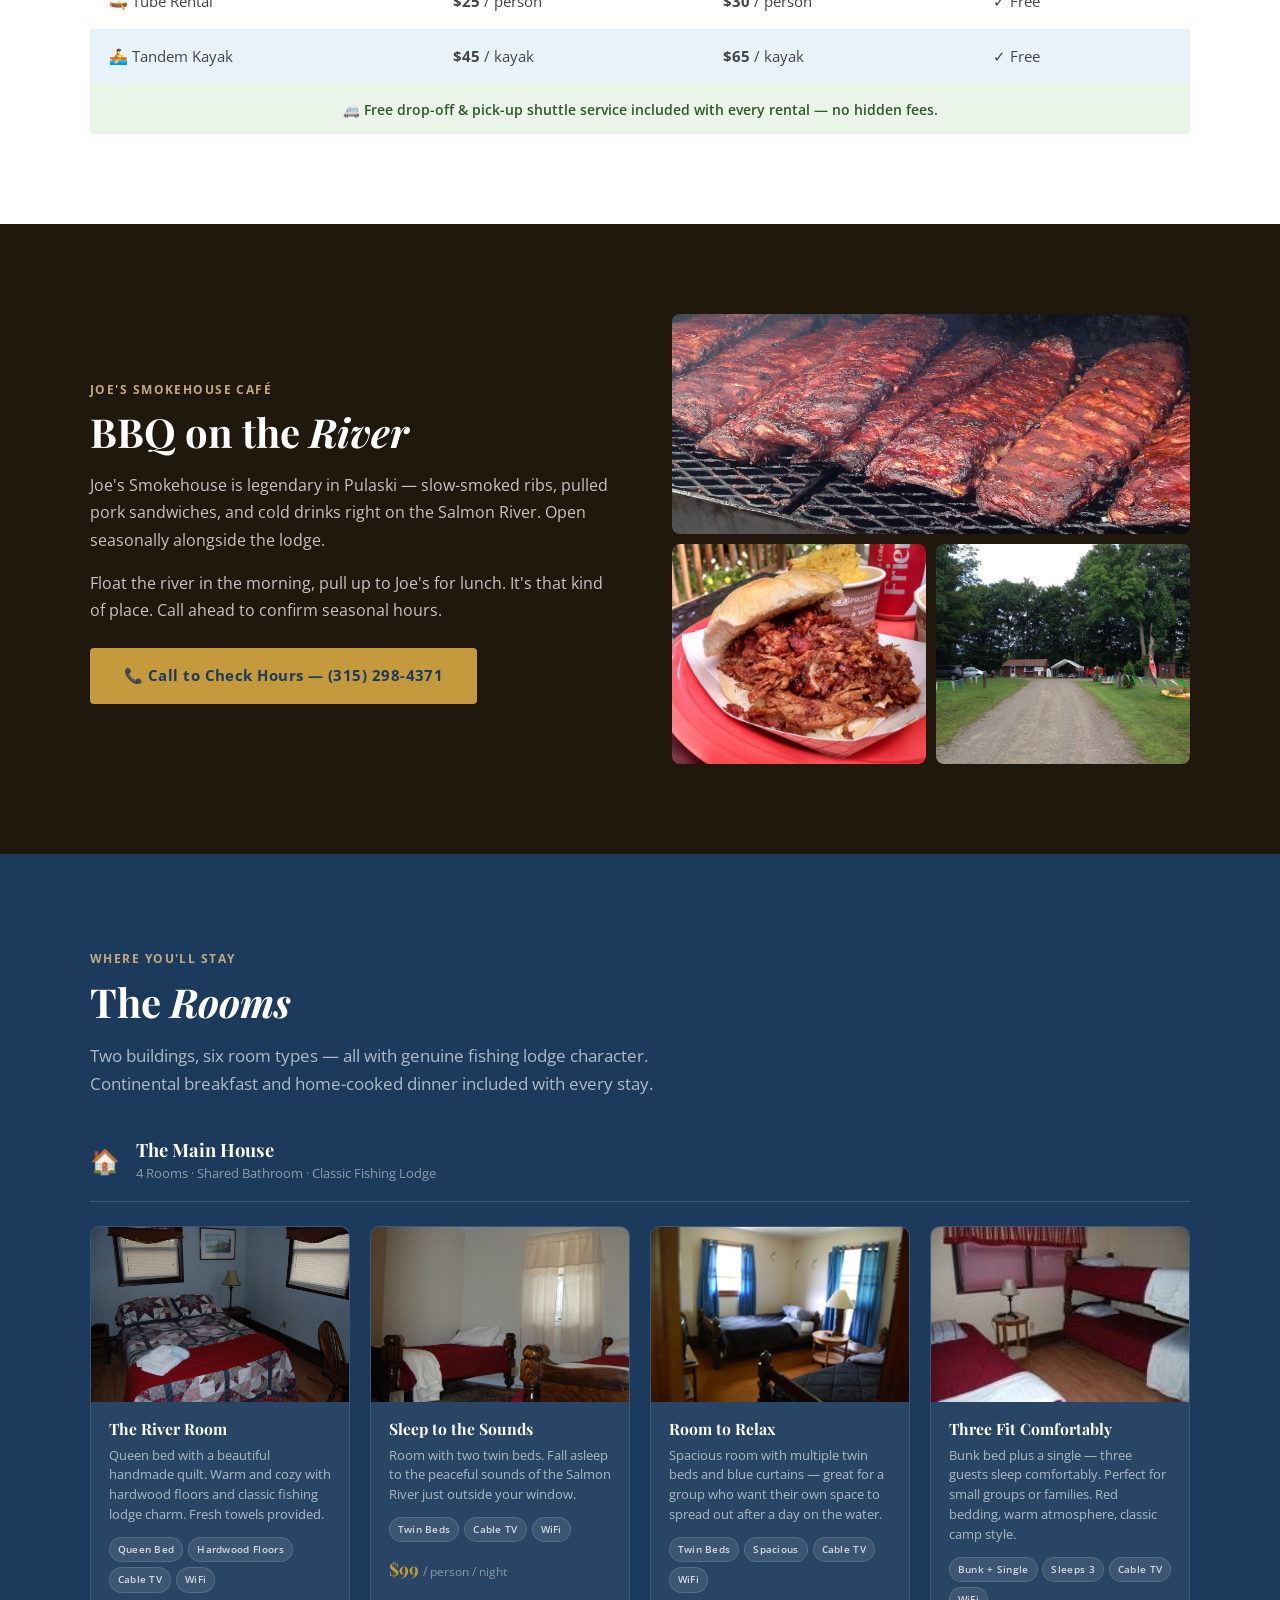
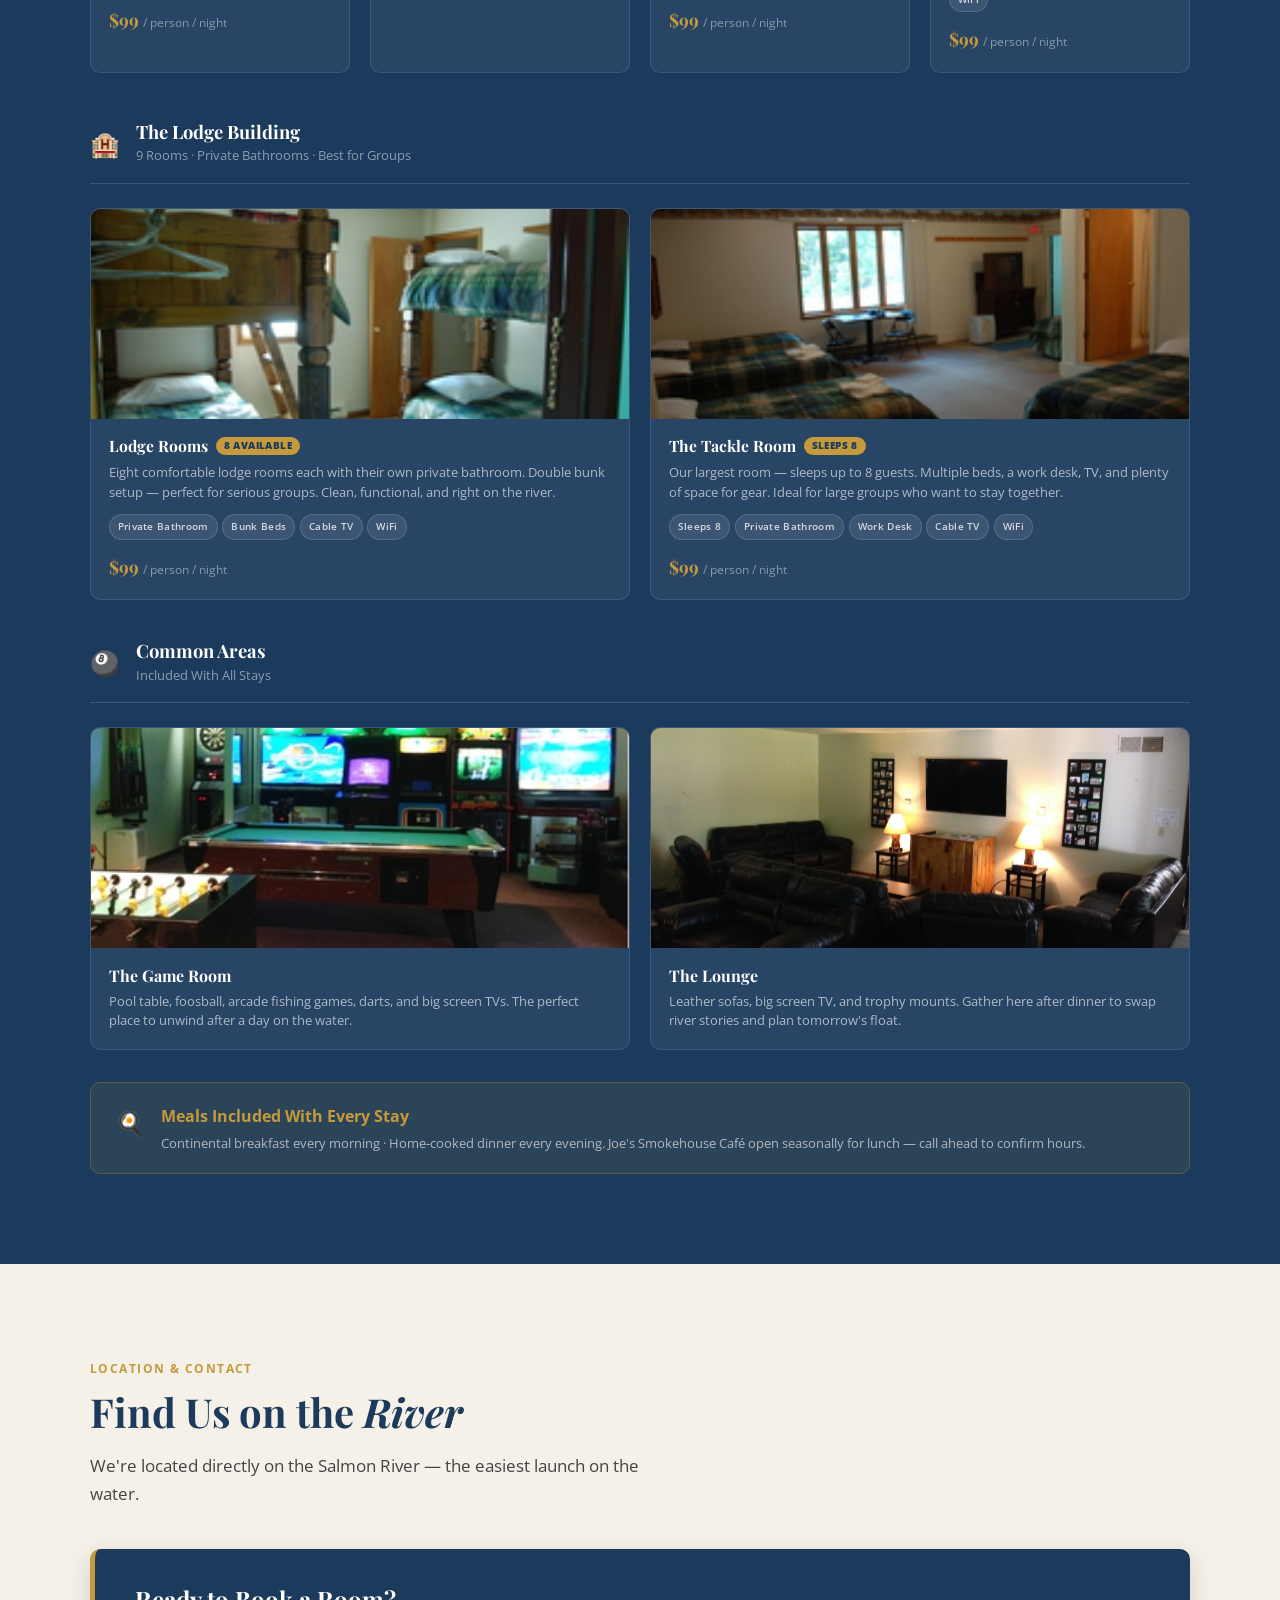
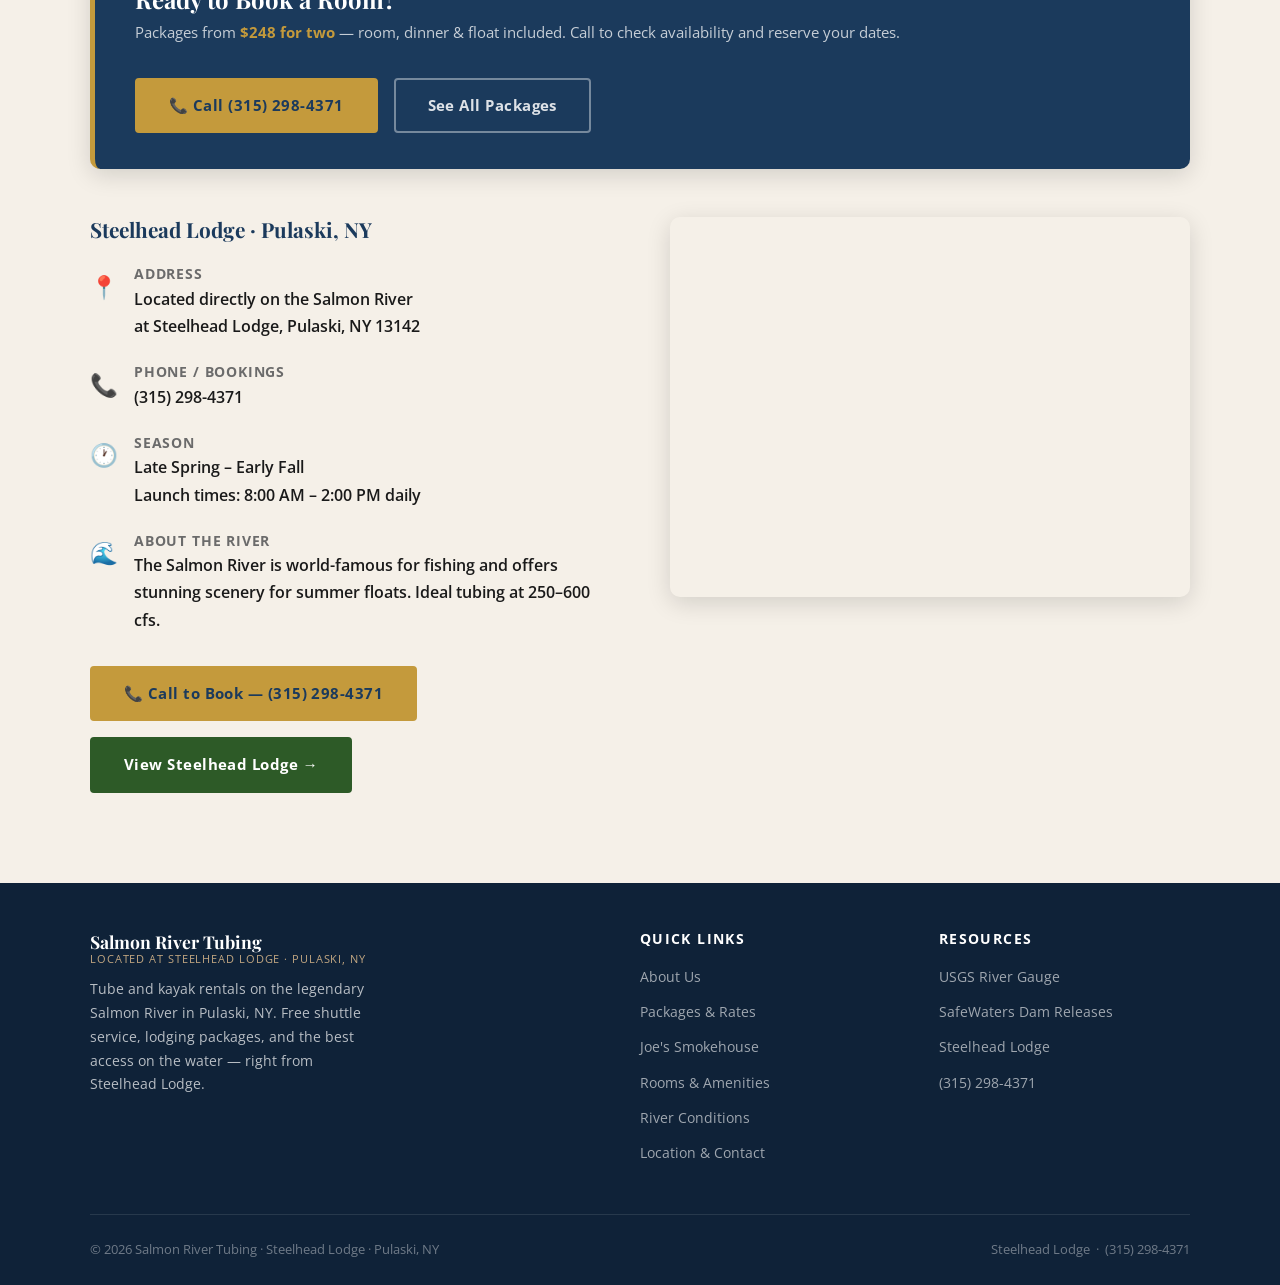
==== commit 6f246a21: "Add files via upload" ====
--- a/index.html
+++ b/index.html
@@ -561,9 +561,9 @@
           <div class="room-photo" style="background-image:url('images/IMG_9975.JPG')"></div>
           <div class="room-body">
             <h4>Sleep to the Sounds</h4>
-            <p>Queen bed with patchwork quilt, ceiling fan, and red valances. Fall asleep to the peaceful sounds of the Salmon River just outside your window.</p>
+            <p>Room with two twin beds. Fall asleep to the peaceful sounds of the Salmon River just outside your window.</p>
             <div class="room-tags">
-              <span>Queen Bed</span><span>Ceiling Fan</span><span>Cable TV</span><span>WiFi</span>
+              <span>Twin Beds</span><span>Cable TV</span><span>WiFi</span>
             </div>
             <div class="room-price">$99 <span>/ person / night</span></div>
           </div>
